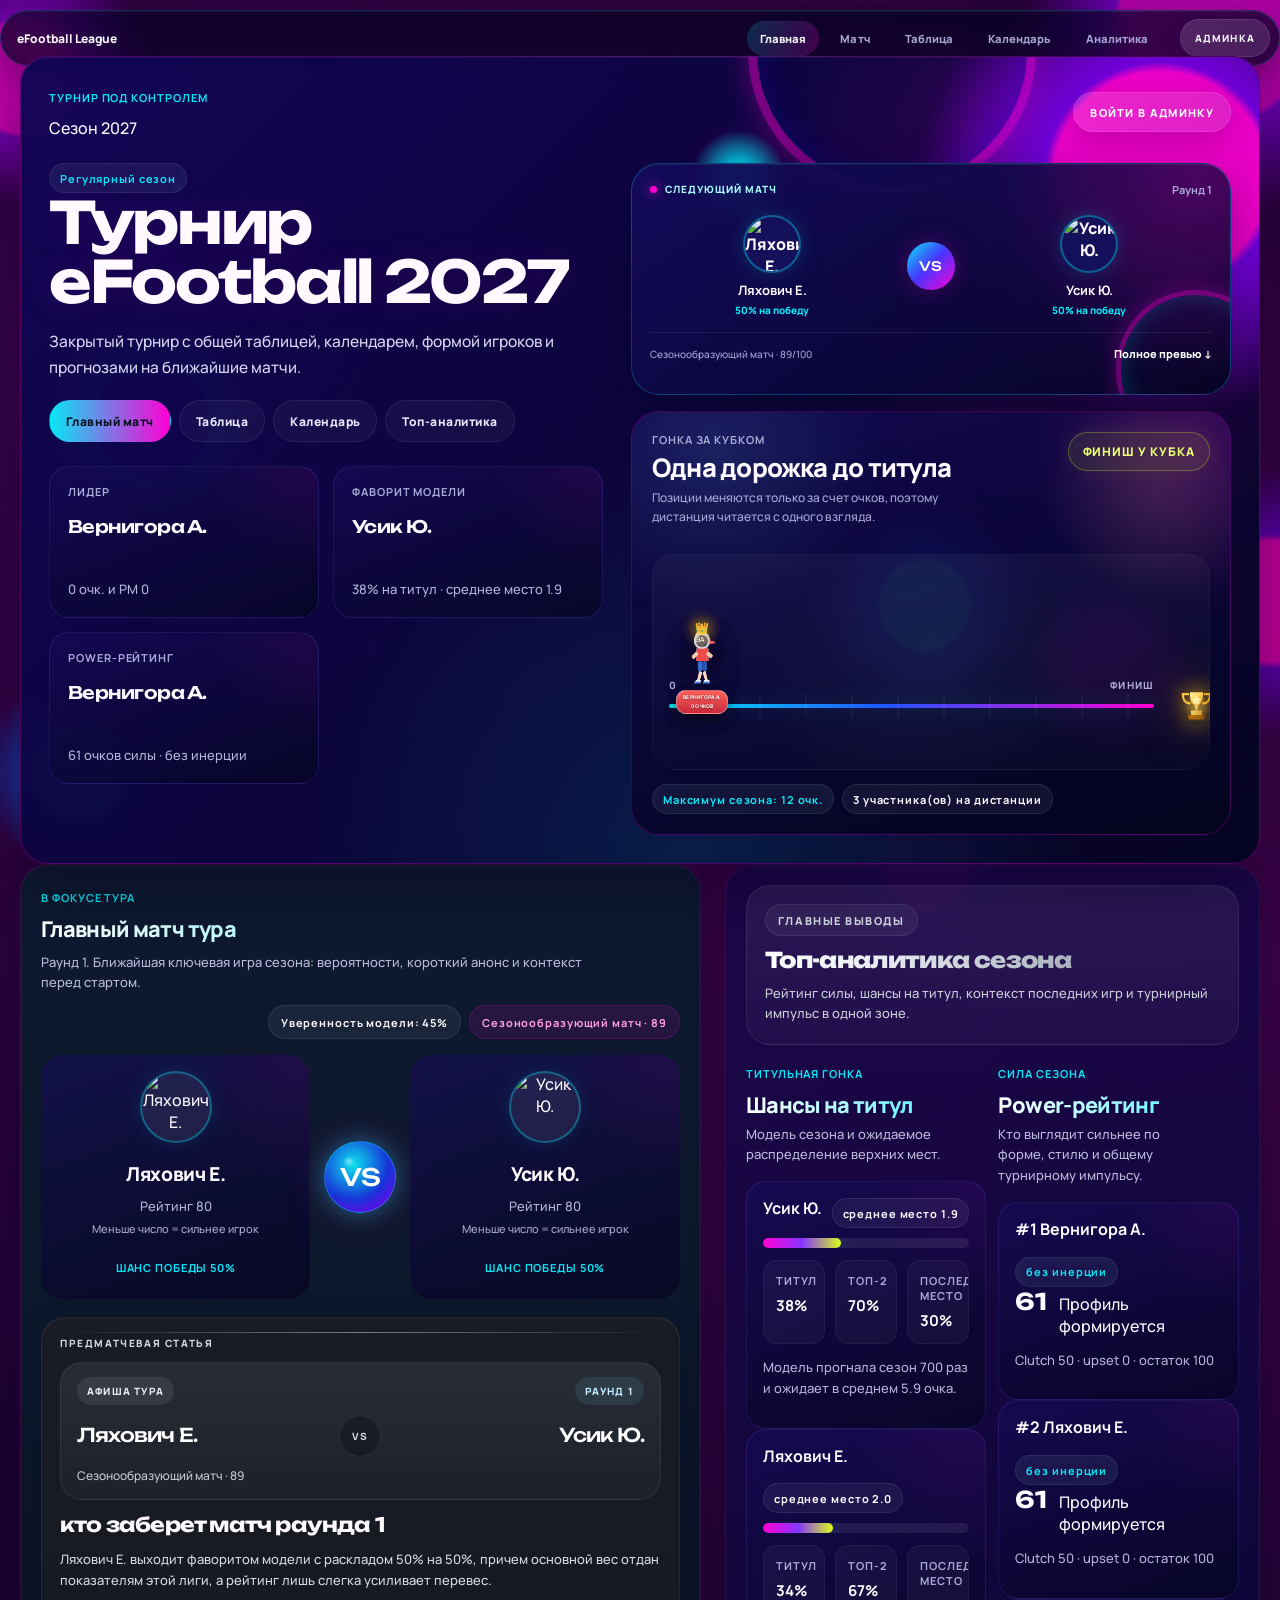
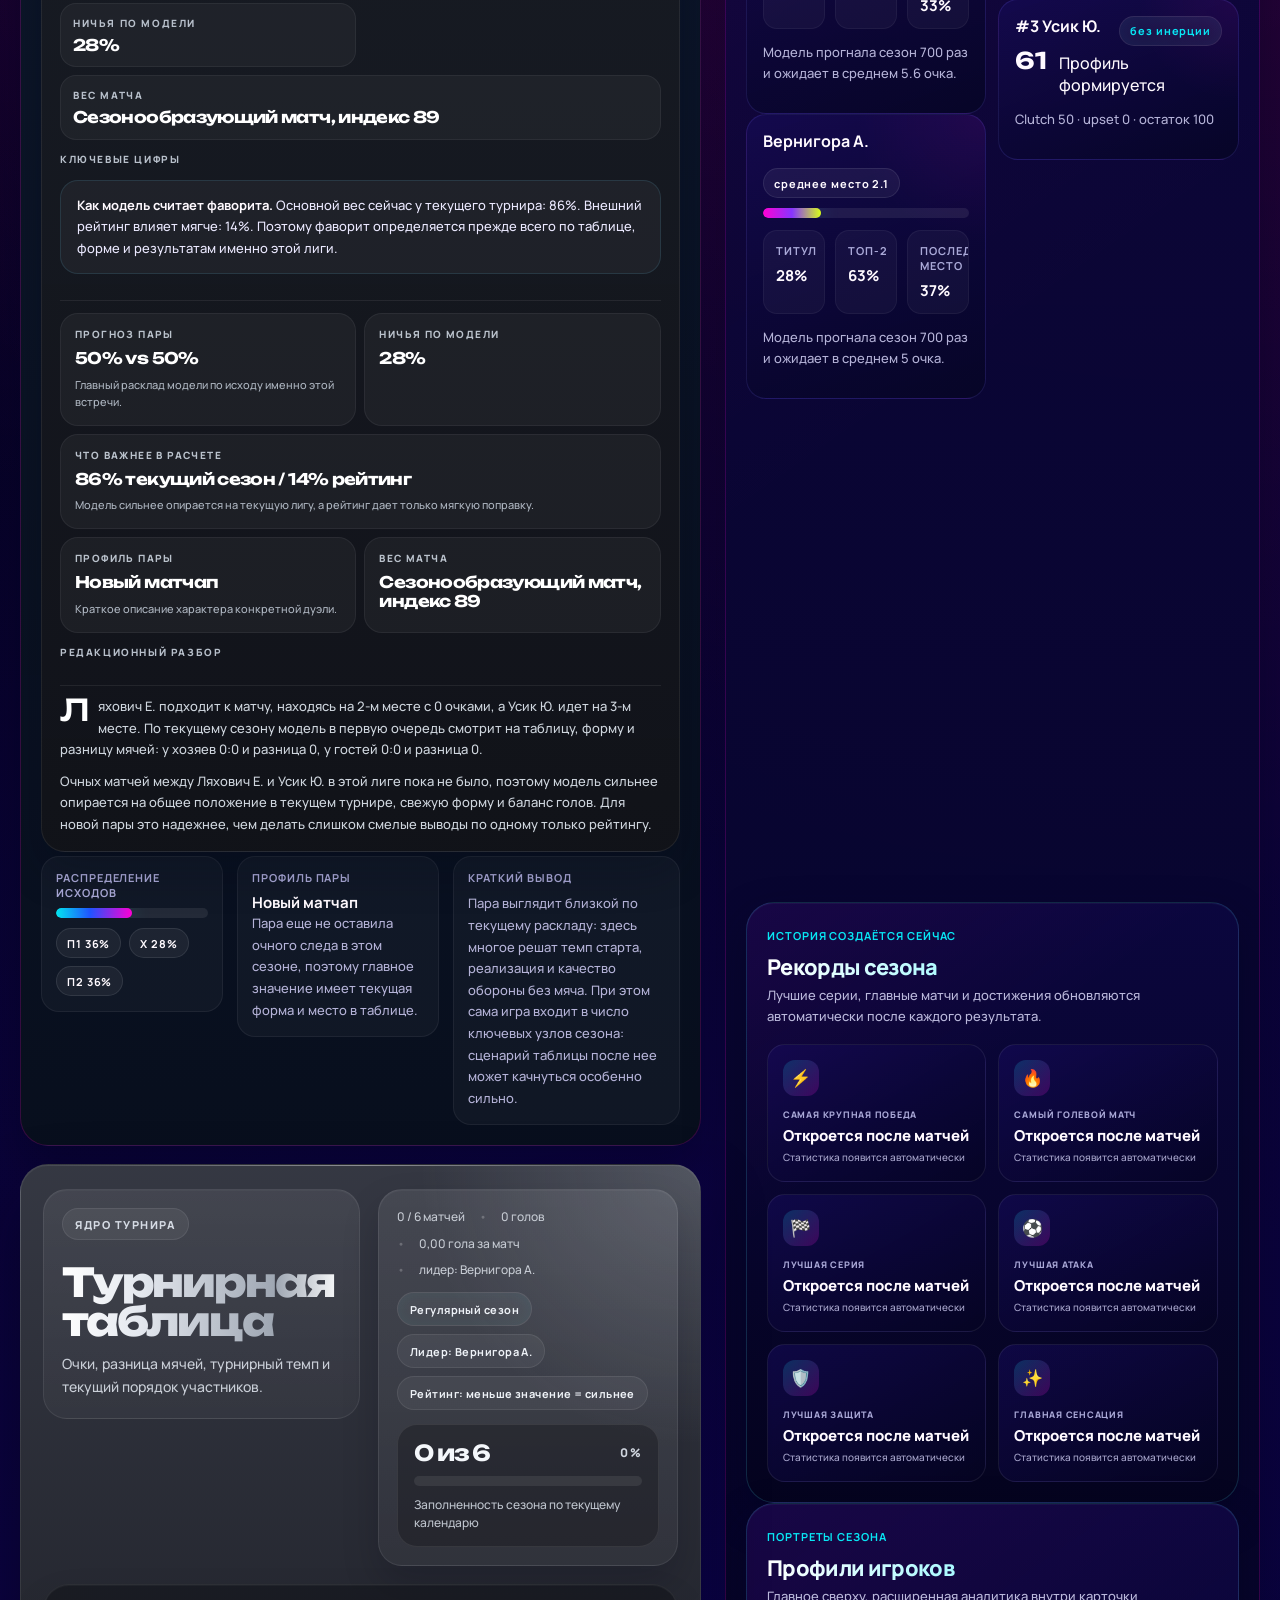
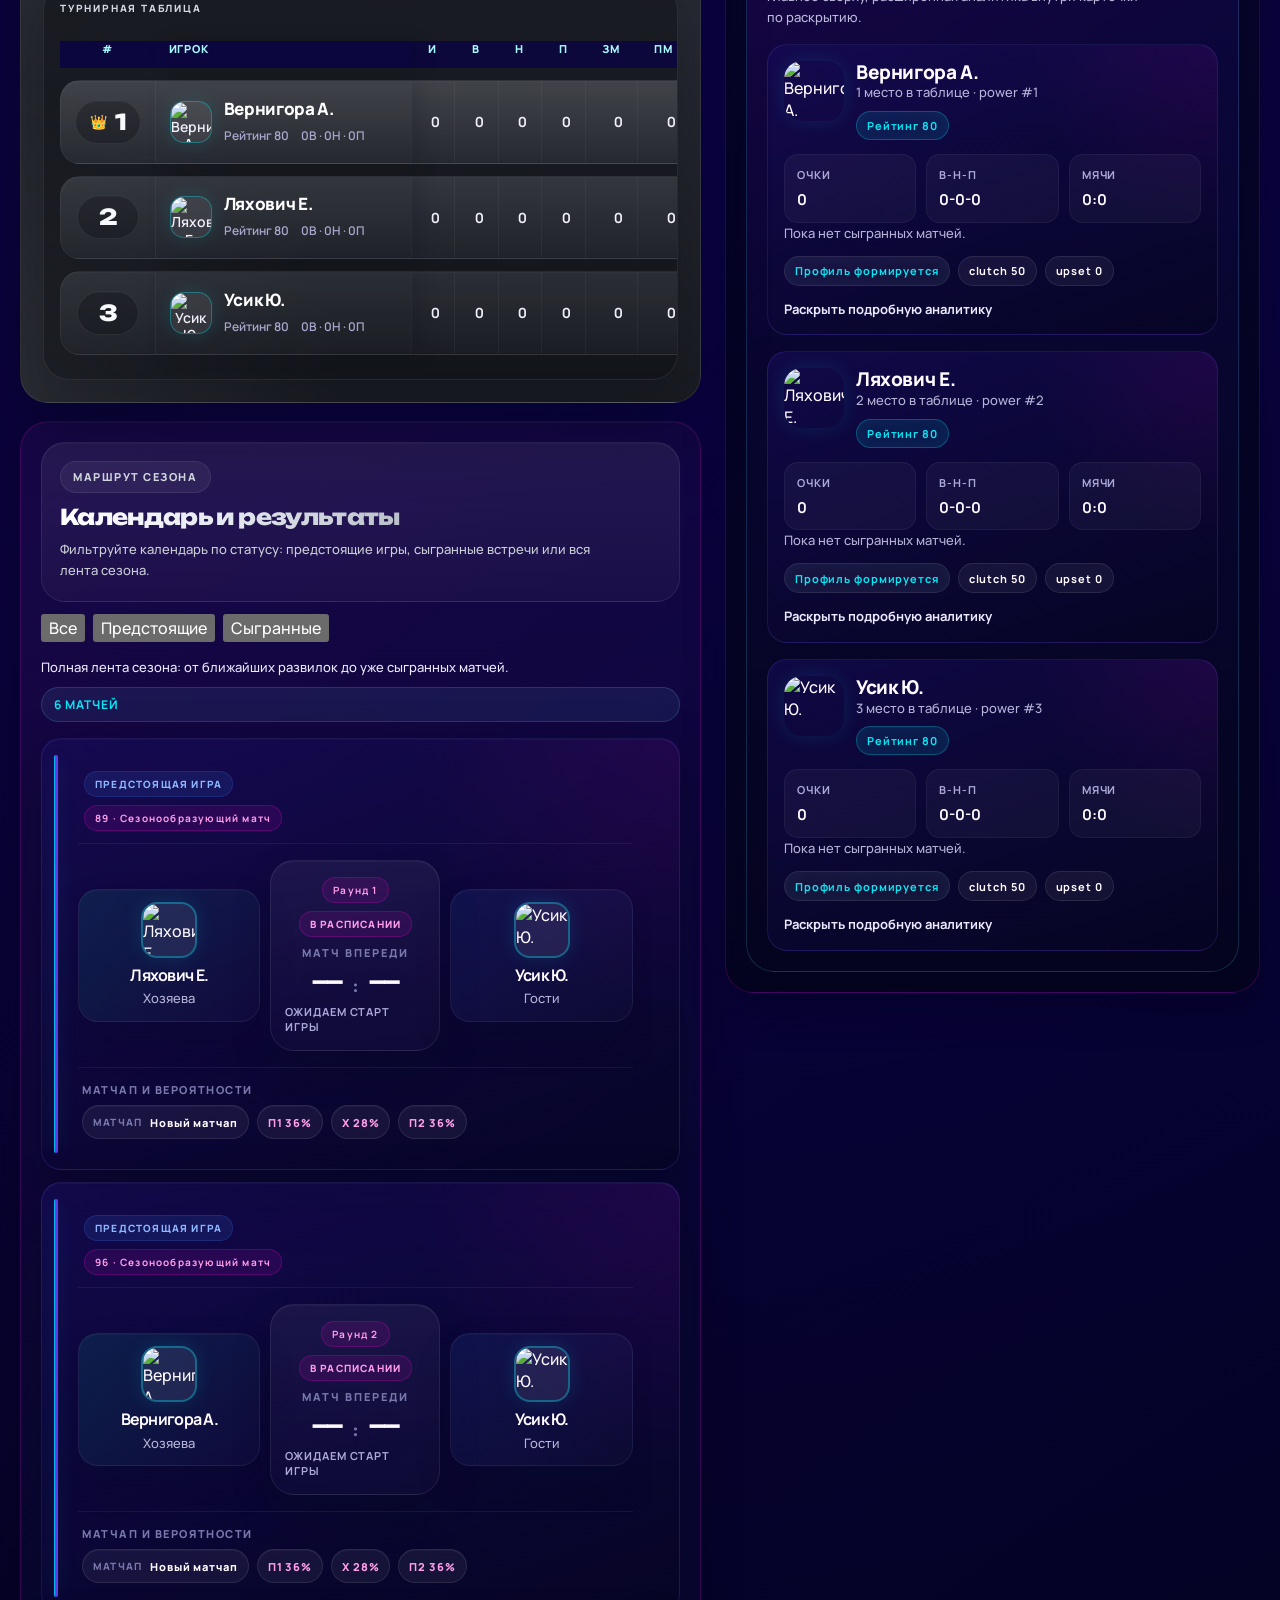
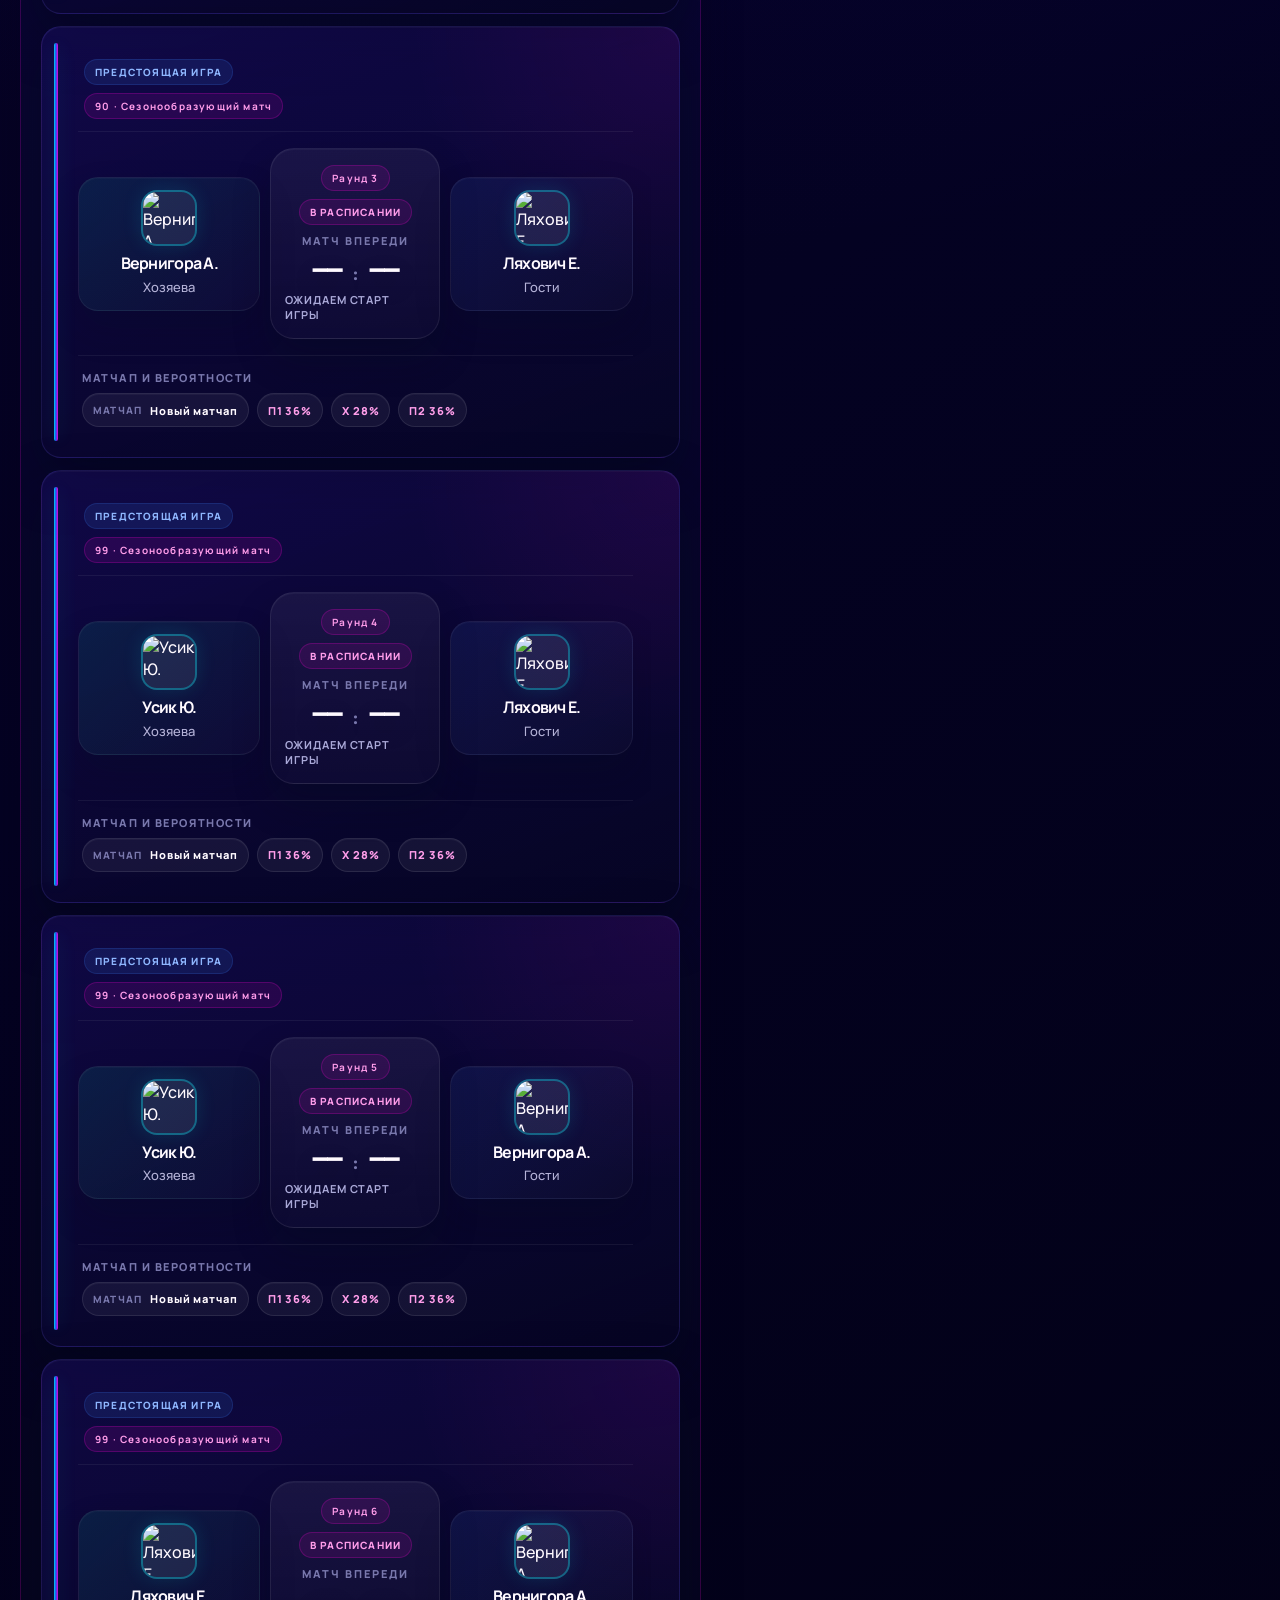
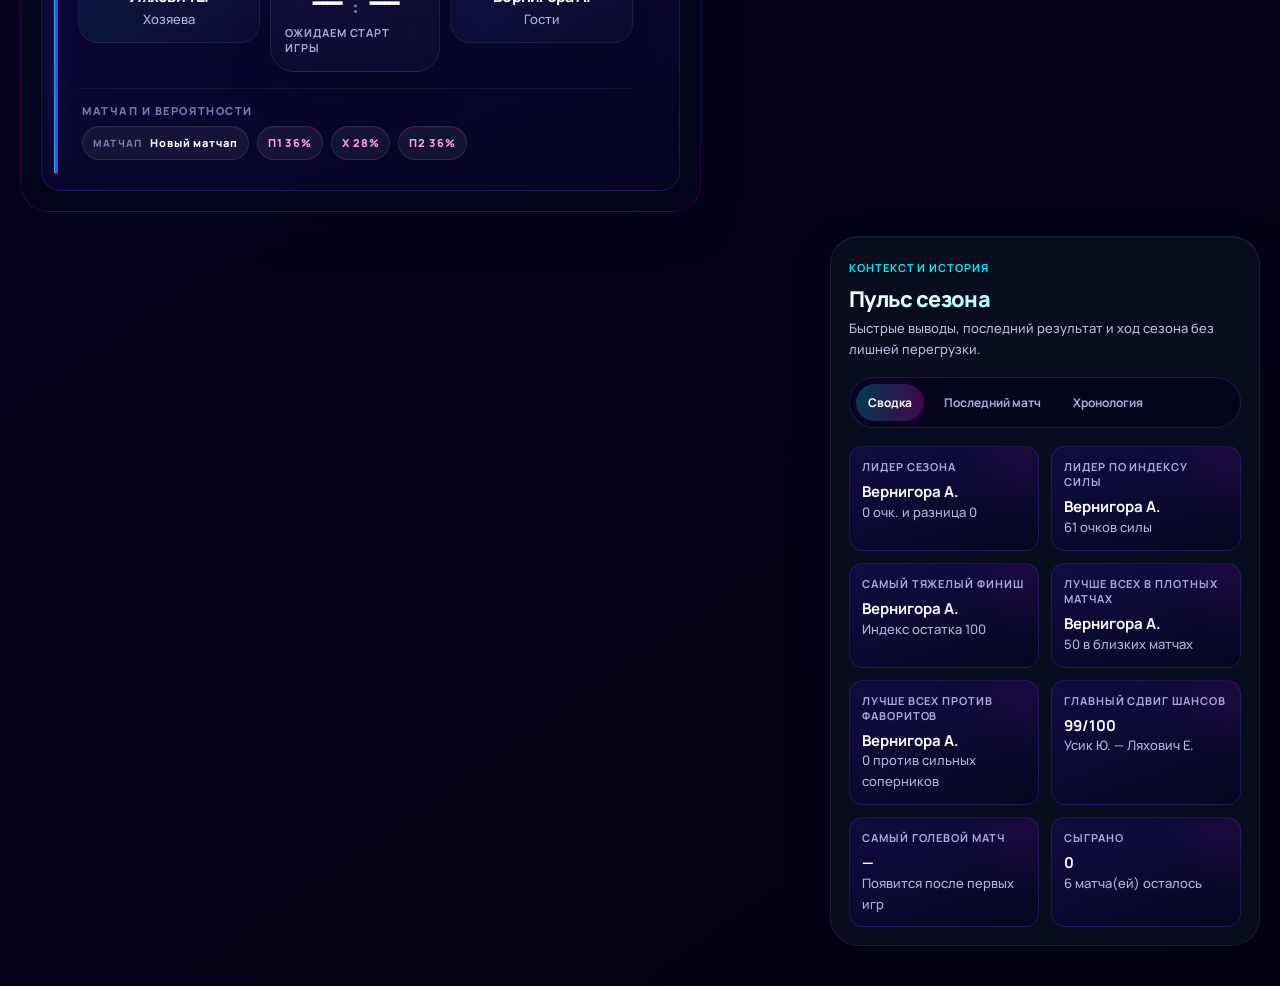
==== index.html @ e031ba51 "Обновить публичную страницу на новую логику синхронизации турнира" ====
<!DOCTYPE html>
<html lang="ru">
  <head>
    <meta charset="UTF-8" />
    <meta name="viewport" content="width=device-width, initial-scale=1.0" />
    <title>Турнир eFootball 2027</title>
    <meta
      name="description"
      content="Закрытая лига eFootball 2027: главный матч, таблица, календарь и ключевая аналитика в компактной публичной панели."
    />
    <link rel="canonical" href="https://yuraboo.github.io/efootball2026/" />
    <link rel="preconnect" href="https://fonts.googleapis.com" />
    <link rel="preconnect" href="https://fonts.gstatic.com" crossorigin />
    <link
      href="https://fonts.googleapis.com/css2?family=Manrope:wght@400;500;600;700;800&family=Unbounded:wght@500;600;700;800&display=swap"
      rel="stylesheet"
    />
    <link rel="stylesheet" href="./styles.css?v=32" />
    <link rel="stylesheet" href="./assets/race-overrides.css?v=2" />
    <link rel="stylesheet" href="./assets/standings-overrides.css?v=3" />
    <link rel="stylesheet" href="./assets/layout-fixes.css?v=5" />
    <link rel="stylesheet" href="./assets/match-redesign-overrides.css?v=6" />
    <link rel="stylesheet" href="./assets/neon-bubbles-theme.css?v=1" />
    <link rel="stylesheet" href="./assets/2026-enhancements.css?v=2" />
    <link rel="stylesheet" href="./assets/focus-priority-overrides.css?v=5" />
    <link rel="stylesheet" href="./assets/article-continuity-fixes.css?v=1" />
    <link rel="stylesheet" href="./assets/calendar-player-readability.css?v=4" />
    <link rel="stylesheet" href="./assets/layout-hotfix-20260823.css?v=4" />
    <link rel="stylesheet" href="./assets/mobile-only-hotfix-20260824.css?v=1" />
  </head>
  <body class="site-body">
    <div class="site-loader" id="site-loader" aria-live="polite">
      <div class="loader-core">
        <div class="loader-orbit" aria-hidden="true">
          <span class="loader-ball"></span>
          <span class="loader-ball"></span>
          <span class="loader-ball"></span>
        </div>
        <div class="loader-title">Загружаем турнир</div>
        <div class="loader-line" aria-hidden="true"></div>
      </div>
    </div>

    <div class="background-grid" aria-hidden="true"></div>
    <div class="background-gradient background-gradient-left" aria-hidden="true"></div>
    <div class="background-gradient background-gradient-right" aria-hidden="true"></div>
    <div class="background-stars" aria-hidden="true"></div>
    <div class="background-bubbles" aria-hidden="true">
      <span class="bubble bubble-a"></span>
      <span class="bubble bubble-b"></span>
      <span class="bubble bubble-c"></span>
      <span class="bubble bubble-d"></span>
      <span class="bubble bubble-e"></span>
      <span class="bubble bubble-f"></span>
      <span class="bubble bubble-g"></span>
    </div>

    <div class="floating-nav" aria-label="Быстрая навигация">
      <div class="nav-brand">
        <span class="nav-brand-mark">eFootball League</span>
      </div>
      <div class="nav-links">
        <a class="nav-link" href="#hero-next-match-card">Главная</a>
        <a class="nav-link" href="#next-match-panel">Матч</a>
        <a class="nav-link" href="#standings-section">Таблица</a>
        <a class="nav-link" href="#matches-panel">Календарь</a>
        <a class="nav-link" href="#analytics-section">Аналитика</a>
        <a class="nav-admin-link" href="./admin.html">Админка</a>
      </div>
      <div class="nav-progress" aria-hidden="true">
        <span class="nav-progress-fill"></span>
      </div>
    </div>

    <header class="hero-shell shell">
      <div class="hero-card hero-card-compact">
        <div class="hero-topline hero-topline-compact">
          <div>
            <div class="hero-kicker">Турнир под контролем</div>
            <div class="hero-season-pill">Сезон 2027</div>
          </div>
          <div class="hero-topline-actions">
            <a class="utility-link admin-entry-link" href="./admin.html">Войти в админку</a>
          </div>
        </div>

        <div class="hero-grid hero-grid-compact">
          <div class="hero-copy hero-copy-compact">
            <div class="hero-chip-row">
              <span class="section-chip">Регулярный сезон</span>
            </div>
            <h1 class="hero-title hero-title-compact">Турнир eFootball 2027</h1>
            <p class="hero-description hero-description-compact">
              Закрытый турнир с общей таблицей, календарем, формой игроков и прогнозами на ближайшие матчи.
            </p>
            <div class="hero-route-row">
              <a class="hero-route-chip hero-route-chip--primary" href="#next-match-panel">Главный матч</a>
              <a class="hero-route-chip" href="#standings-section">Таблица</a>
              <a class="hero-route-chip" href="#matches-panel">Календарь</a>
              <a class="hero-route-chip" href="#analytics-section">Топ-аналитика</a>
            </div>
            <div class="hero-stats hero-stats-tight" id="hero-stats"></div>
          </div>

          <div class="hero-side">
            <article class="hero-match-card" id="hero-next-match-card"></article>
            <div id="hero-race"></div>
          </div>
        </div>
      </div>
    </header>

    <main class="shell public-layout">
      <section class="main-column">
        <article class="panel panel-feature" id="next-match-panel"></article>

        <article class="panel panel-anchor" id="standings-section">
          <div class="panel-header panel-header-anchor">
            <div>
              <div class="panel-kicker">Ядро турнира</div>
              <h2 class="panel-title">Турнирная таблица</h2>
              <div class="panel-subtitle">
                Очки, разница мячей, турнирный темп и текущий порядок участников.
              </div>
            </div>
            <div class="table-context" id="table-context"></div>
          </div>

          <div class="table-wrap">
            <table class="standings-table">
              <thead>
                <tr>
                  <th scope="col">#</th>
                  <th scope="col">Игрок</th>
                  <th scope="col"><span class="standings-head-hint" tabindex="0" data-tooltip="Сыграно матчей">И</span></th>
                  <th scope="col"><span class="standings-head-hint" tabindex="0" data-tooltip="Победы">В</span></th>
                  <th scope="col"><span class="standings-head-hint" tabindex="0" data-tooltip="Ничьи">Н</span></th>
                  <th scope="col"><span class="standings-head-hint" tabindex="0" data-tooltip="Поражения">П</span></th>
                  <th scope="col"><span class="standings-head-hint" tabindex="0" data-tooltip="Забито мячей">ЗМ</span></th>
                  <th scope="col"><span class="standings-head-hint" tabindex="0" data-tooltip="Пропущено мячей">ПМ</span></th>
                  <th scope="col"><span class="standings-head-hint" tabindex="0" data-tooltip="Разница мячей">РМ</span></th>
                  <th scope="col"><span class="standings-head-hint" tabindex="0" data-tooltip="Очки">О</span></th>
                  <th scope="col"><span class="standings-head-hint" tabindex="0" data-tooltip="Форма за последние матчи">Форма</span></th>
                </tr>
              </thead>
              <tbody id="standings-body"></tbody>
            </table>
          </div>
        </article>

        <article class="panel panel-anchor" id="matches-panel">
          <div class="panel-header panel-header-anchor">
            <div>
              <div class="panel-kicker">Маршрут сезона</div>
              <h2 class="panel-title">Календарь и результаты</h2>
              <div class="panel-subtitle">
                Фильтруйте календарь по статусу: предстоящие игры, сыгранные встречи или вся лента сезона.
              </div>
            </div>
            <div class="segment-control" id="match-filter">
              <button class="segment-btn is-active" data-filter="all" type="button">Все</button>
              <button class="segment-btn" data-filter="scheduled" type="button">Предстоящие</button>
              <button class="segment-btn" data-filter="played" type="button">Сыгранные</button>
            </div>
          </div>

          <div class="matches-grid" id="matches-grid"></div>
        </article>
      </section>

      <section class="main-column secondary-column">
        <article class="panel panel-anchor" id="analytics-section">
          <div class="panel-header panel-header-anchor">
            <div>
              <div class="panel-kicker">Главные выводы</div>
              <h2 class="panel-title">Топ-аналитика сезона</h2>
              <div class="panel-subtitle">
                Рейтинг силы, шансы на титул, контекст последних игр и турнирный импульс в одной зоне.
              </div>
            </div>
          </div>

          <div class="analytics-priority-grid">
            <article class="analytic-hero-card" id="title-race-card"></article>
            <article class="analytic-hero-card" id="power-ranking-card"></article>
          </div>

          <section class="analytics-stream">
            <article class="panel panel-soft">
              <div class="panel-header compact-header">
                <div>
                  <div class="panel-kicker">Перед матчем</div>
                  <h3 class="panel-title panel-title-small">Предматчевая статья</h3>
                  <div class="panel-subtitle">Выделенный сюжет ближайшей игры с прогнозом, статистикой и контекстом.</div>
                </div>
              </div>
              <div id="preview-article-slot"></div>
            </article>

            <article class="panel panel-soft">
              <div class="panel-header compact-header">
                <div>
                  <div class="panel-kicker">Движение таблицы</div>
                  <h3 class="panel-title panel-title-small">Кто растёт, кто проседает</h3>
                  <div class="panel-subtitle">Кто поднялся, кто потерял место и с каким балансом идёт дальше.</div>
                </div>
              </div>
              <div class="movement-list" id="movement-list"></div>
            </article>
          </section>

          <article class="panel" id="records-section">
            <div class="panel-header">
              <div>
                <div class="panel-kicker">История создаётся сейчас</div>
                <h2 class="panel-title">Рекорды сезона</h2>
                <div class="panel-subtitle">Лучшие серии, главные матчи и достижения обновляются автоматически после каждого результата.</div>
              </div>
            </div>
            <div class="records-grid" id="records-grid"></div>
          </article>

          <article class="panel" id="players-section">
            <div class="panel-header">
              <div>
                <div class="panel-kicker">Портреты сезона</div>
                <h2 class="panel-title">Профили игроков</h2>
                <div class="panel-subtitle">
                  Главное сверху, расширенная аналитика внутри карточки по раскрытию.
                </div>
              </div>
            </div>
            <div class="players-grid" id="players-grid"></div>
          </article>
        </article>
      </section>

      <aside class="side-column">
        <article class="panel panel-soft guide-panel" id="analytics-guide-panel"></article>

        <article class="panel panel-soft">
          <div class="panel-header">
            <div>
              <div class="panel-kicker">Контекст и история</div>
              <h2 class="panel-title">Пульс сезона</h2>
              <div class="panel-subtitle">
                Быстрые выводы, последний результат и ход сезона без лишней перегрузки.
              </div>
            </div>
          </div>

          <div class="segmented segmented-wide" data-tabs="story">
            <button class="segmented-btn is-active" data-tab-target="insights" type="button">
              Сводка
            </button>
            <button class="segmented-btn" data-tab-target="last" type="button">
              Последний матч
            </button>
            <button class="segmented-btn" data-tab-target="timeline" type="button">
              Хронология
            </button>
          </div>

          <div class="tab-pane is-active" data-tab-pane="insights">
            <div class="grid-2 compact-grid" id="insights-grid"></div>
          </div>
          <div class="tab-pane" data-tab-pane="last" hidden>
            <div id="last-match"></div>
          </div>
          <div class="tab-pane" data-tab-pane="timeline" hidden>
            <div class="timeline" id="season-timeline"></div>
          </div>
        </article>
      </aside>
    </main>

    <script src="https://www.gstatic.com/firebasejs/10.12.5/firebase-app-compat.js"></script>
    <script src="https://www.gstatic.com/firebasejs/10.12.5/firebase-firestore-compat.js"></script>
    <script src="./assets/js/shared/league-core-a.js?v=27"></script>
    <script src="./assets/js/shared/league-core-b.js?v=25"></script>
    <script src="./assets/js/shared/league-core-c.js?v=27"></script>
    <script src="./assets/js/api-static.js?v=4"></script>
    <script src="./assets/js/public-static.js?v=32"></script>
    <script src="./assets/js/standings-overrides.js?v=1"></script>
    <script src="./assets/js/analytics-guide-overrides.js?v=1"></script>
    <script src="./assets/js/match-redesign-overrides.js?v=7"></script>
    <script src="./assets/js/2026-enhancements.js?v=2"></script>
    <script src="./assets/js/focus-priority-overrides.js?v=4"></script>
  </body>
</html>
---- styles.css ----
:root {
  --bg: #050812;
  --bg-2: #0a1222;
  --bg-3: #101b31;
  --panel-strong: rgba(10, 18, 34, 0.94);
  --panel: rgba(11, 20, 38, 0.86);
  --panel-soft: rgba(13, 24, 43, 0.72);
  --surface: rgba(255, 255, 255, 0.04);
  --surface-2: rgba(255, 255, 255, 0.06);
  --line: rgba(126, 171, 255, 0.12);
  --line-strong: rgba(126, 171, 255, 0.26);
  --text: #f5f8ff;
  --text-soft: #d9e4f8;
  --muted: #91a5c5;
  --muted-2: #72839f;
  --accent: #6fd7ff;
  --accent-2: #80a7ff;
  --gold: #ffcf70;
  --success: #57d8a2;
  --warning: #ffbd61;
  --danger: #ff7587;
  --radius-sm: 12px;
  --radius-md: 20px;
  --radius-lg: 28px;
  --shadow-lg: 0 28px 60px rgba(0, 0, 0, 0.26);
  --shadow-md: 0 18px 36px rgba(0, 0, 0, 0.18);
  --shadow-sm: 0 10px 20px rgba(0, 0, 0, 0.12);
  --font-title: "Unbounded", "Segoe UI", sans-serif;
  --font-body: "Manrope", "Segoe UI", sans-serif;
}

* {
  box-sizing: border-box;
}

html {
  color-scheme: dark;
  scroll-behavior: smooth;
}

body {
  margin: 0;
  min-height: 100vh;
  font-family: var(--font-body);
  font-weight: 500;
  color: var(--text);
  background:
    radial-gradient(circle at top left, rgba(128, 167, 255, 0.18), transparent 32%),
    radial-gradient(circle at 90% 10%, rgba(111, 215, 255, 0.14), transparent 24%),
    linear-gradient(180deg, #040812 0%, #07101d 42%, #03050b 100%);
}

a {
  color: inherit;
}

button,
input,
textarea {
  font: inherit;
}

img {
  display: block;
  max-width: 100%;
}

[hidden] {
  display: none !important;
}

.site-body::before {
  content: "";
  position: fixed;
  inset: 0;
  pointer-events: none;
  background:
    linear-gradient(rgba(255, 255, 255, 0.018) 1px, transparent 1px),
    linear-gradient(90deg, rgba(255, 255, 255, 0.018) 1px, transparent 1px);
  background-size: 32px 32px;
  mask-image: radial-gradient(circle at center, rgba(0, 0, 0, 0.8), transparent 90%);
  opacity: 0.24;
}

.shell {
  width: min(1240px, calc(100% - 40px));
  margin: 0 auto;
}

.hero {
  padding: 28px 0 20px;
}

.hero-card,
.panel,
.admin-card,
.login-card,
.admin-dirty-bar {
  border: 1px solid var(--line);
  border-radius: var(--radius-lg);
  box-shadow: var(--shadow-md);
}

.hero-card {
  position: relative;
  overflow: hidden;
  padding: 28px;
  background:
    linear-gradient(135deg, rgba(128, 167, 255, 0.16), transparent 42%),
    linear-gradient(180deg, rgba(8, 16, 31, 0.98), rgba(7, 12, 22, 0.98));
  box-shadow: var(--shadow-lg);
}

.hero-card::before {
  content: "";
  position: absolute;
  inset: 0;
  pointer-events: none;
  background:
    radial-gradient(circle at 90% 20%, rgba(255, 207, 112, 0.12), transparent 20%),
    radial-gradient(circle at 10% 0%, rgba(111, 215, 255, 0.14), transparent 24%);
}

.hero-topline {
  position: relative;
  z-index: 1;
  display: flex;
  align-items: center;
  justify-content: space-between;
  gap: 16px;
  margin-bottom: 24px;
}

.utility-link {
  display: inline-flex;
  align-items: center;
  gap: 8px;
  padding: 8px 12px;
  border-radius: 999px;
  text-decoration: none;
  color: var(--text-soft);
  background: rgba(255, 255, 255, 0.05);
  border: 1px solid rgba(255, 255, 255, 0.06);
  transition: background 0.18s ease, transform 0.18s ease, color 0.18s ease;
}

.utility-link:hover {
  transform: translateY(-1px);
  background: rgba(255, 255, 255, 0.08);
  color: var(--text);
}

.eyebrow,
.hero-kicker,
.panel-kicker,
.section-chip,
.trophy-pill,
.inline-status,
.badge,
.round-pill,
.impact-badge,
.chip,
.card-rating {
  letter-spacing: 0.08em;
}

.eyebrow {
  display: inline-flex;
  align-items: center;
  gap: 10px;
  padding: 7px 12px;
  border-radius: 999px;
  color: var(--accent);
  border: 1px solid var(--line-strong);
  background: rgba(111, 215, 255, 0.08);
  text-transform: uppercase;
  font-size: 11px;
  font-weight: 800;
}

.eyebrow::before {
  content: "";
  width: 8px;
  height: 8px;
  border-radius: 999px;
  background: currentColor;
  box-shadow: 0 0 16px rgba(111, 215, 255, 0.55);
}

.hero-grid {
  position: relative;
  z-index: 1;
  display: grid;
  grid-template-columns: minmax(0, 1.18fr) minmax(360px, 0.82fr);
  gap: 28px;
  align-items: start;
}

.hero-copy,
.hero-side,
.hero-race-wrap,
.main-column,
.side-column,
.stack,
.players-grid,
.matches-list,
.timeline,
.side-list,
.results-editor,
.players-editor {
  min-width: 0;
}

.hero-kicker,
.panel-kicker {
  display: inline-flex;
  align-items: center;
  gap: 8px;
  margin-bottom: 12px;
  color: var(--muted);
  text-transform: uppercase;
  font-size: 11px;
  font-weight: 700;
}

.hero-title {
  margin: 0;
  font-family: var(--font-title);
  font-size: clamp(42px, 6vw, 72px);
  line-height: 0.98;
  letter-spacing: -0.045em;
}

.hero-title span {
  display: block;
  margin-top: 10px;
  color: var(--accent-2);
  font-size: 0.92em;
}

.hero-description {
  max-width: 680px;
  margin: 18px 0 0;
  color: var(--text-soft);
  font-size: 16px;
  line-height: 1.72;
}

.hero-stats {
  display: grid;
  gap: 14px;
  margin-top: 24px;
}

.hero-stats-tight {
  grid-template-columns: repeat(auto-fit, minmax(210px, 1fr));
}

.stat-card,
.mini-card,
.list-card,
.player-card,
.match-card,
.timeline-item,
.editor-card,
.admin-action-card {
  border-radius: var(--radius-md);
  border: 1px solid rgba(255, 255, 255, 0.05);
  background: rgba(255, 255, 255, 0.03);
}

.stat-card {
  display: flex;
  flex-direction: column;
  gap: 10px;
  min-height: 176px;
  padding: 18px 18px 20px;
  background: linear-gradient(180deg, rgba(255, 255, 255, 0.05), rgba(255, 255, 255, 0.025));
}

.stat-label {
  margin-bottom: 8px;
  color: var(--muted);
  font-size: 11px;
  font-weight: 700;
  text-transform: uppercase;
  letter-spacing: 0.12em;
}

.stat-value {
  font-family: var(--font-title);
  max-width: 100%;
  overflow: hidden;
  white-space: nowrap;
  text-overflow: ellipsis;
  font-size: clamp(14px, 1.2vw, 22px);
  font-weight: 600;
  line-height: 1.08;
  letter-spacing: -0.045em;
}

.stat-note {
  margin-top: auto;
  color: var(--muted);
  font-size: 12px;
  line-height: 1.45;
}

.hero-side {
  display: grid;
  gap: 16px;
}

.race-card {
  position: relative;
  overflow: hidden;
  padding: 18px;
  border: 1px solid rgba(255, 255, 255, 0.06);
  border-radius: var(--radius-lg);
  background:
    linear-gradient(180deg, rgba(14, 23, 42, 0.96), rgba(8, 13, 24, 0.96));
}

.race-header {
  display: flex;
  align-items: flex-start;
  justify-content: space-between;
  gap: 16px;
  margin-bottom: 18px;
}

.race-title {
  margin: 0 0 6px;
  font-family: var(--font-title);
  font-size: 17px;
  font-weight: 600;
  line-height: 1.12;
  letter-spacing: -0.02em;
}

.race-copy {
  margin: 0;
  color: var(--muted);
  font-size: 11px;
  line-height: 1.5;
}

.trophy-pill {
  display: inline-flex;
  align-items: center;
  justify-content: center;
  padding: 10px 14px;
  border-radius: 999px;
  background: rgba(255, 207, 112, 0.1);
  border: 1px solid rgba(255, 207, 112, 0.24);
  color: var(--gold);
  font-size: 12px;
  font-weight: 800;
  text-transform: uppercase;
  white-space: nowrap;
}

.race-scene {
  position: relative;
  min-height: 314px;
  padding: 18px 98px 138px 14px;
}

.race-track-base {
  position: absolute;
  left: 14px;
  right: 88px;
  top: 114px;
  height: 8px;
  border-radius: 999px;
  background: linear-gradient(90deg, rgba(113, 215, 255, 0.16), rgba(128, 167, 255, 0.28));
  box-shadow:
    inset 0 0 0 1px rgba(255, 255, 255, 0.06),
    0 0 24px rgba(111, 215, 255, 0.1);
}

.race-track-base::before {
  content: "";
  position: absolute;
  inset: -12px 6px auto 6px;
  height: 30px;
  background:
    repeating-linear-gradient(
      90deg,
      transparent 0 24px,
      rgba(255, 255, 255, 0.06) 24px 26px
    );
  pointer-events: none;
}

.race-start-label,
.race-finish-label {
  position: absolute;
  top: 132px;
  font-size: 11px;
  color: var(--muted);
  text-transform: uppercase;
  font-weight: 700;
  letter-spacing: 0.1em;
}

.race-start-label {
  left: 14px;
}

.race-finish-zone {
  position: absolute;
  top: 66px;
  right: 12px;
  width: 66px;
  display: grid;
  justify-items: center;
  gap: 8px;
}

.race-finish-trophy {
  width: 56px;
  height: 56px;
  display: grid;
  place-items: center;
  border-radius: 18px;
  background: linear-gradient(180deg, rgba(255, 207, 112, 0.22), rgba(255, 207, 112, 0.08));
  border: 1px solid rgba(255, 207, 112, 0.24);
  box-shadow: 0 14px 24px rgba(255, 207, 112, 0.12);
  font-size: 28px;
}

.race-finish-label {
  position: static;
}

.race-runner {
  position: absolute;
  top: 42px;
  width: 96px;
  text-align: center;
  transform: translateX(-50%);
}

.race-runner-figure {
  position: relative;
  width: 58px;
  margin: 0 auto;
  padding-bottom: 56px;
  animation: race-bob 3.2s ease-in-out infinite;
  animation-delay: var(--runner-delay, 0s);
  transform: translateY(var(--figure-lift, 0px));
}

.race-runner-head {
  position: relative;
  z-index: 3;
}

.race-avatar {
  width: 38px;
  height: 38px;
  margin: 0 auto;
  border-radius: 999px;
  object-fit: cover;
  border: 2px solid color-mix(in srgb, var(--runner-color) 55%, white);
  box-shadow: 0 10px 18px rgba(0, 0, 0, 0.16);
}

.race-avatar.fallback,
.avatar.fallback,
.row-avatar.avatar.fallback {
  display: grid;
  place-items: center;
  background: linear-gradient(135deg, rgba(111, 215, 255, 0.7), rgba(128, 167, 255, 0.45));
  color: #04101d;
  font-family: var(--font-title);
}

.race-runner-torso {
  position: absolute;
  left: 50%;
  top: 32px;
  width: 24px;
  height: 28px;
  transform: translateX(-50%);
  border-radius: 14px 14px 10px 10px;
  background: linear-gradient(180deg, color-mix(in srgb, var(--runner-color) 80%, white), var(--runner-color));
  box-shadow: 0 0 0 1px rgba(255, 255, 255, 0.08);
}

.race-runner-torso::before,
.race-runner-torso::after,
.race-runner-legs::before,
.race-runner-legs::after {
  content: "";
  position: absolute;
  border-radius: 999px;
  background: color-mix(in srgb, var(--runner-color) 55%, white);
}

.race-runner-torso::before,
.race-runner-torso::after {
  top: 9px;
  width: 13px;
  height: 3px;
}

.race-runner-torso::before {
  right: 18px;
  transform: rotate(34deg);
  transform-origin: right center;
}

.race-runner-torso::after {
  left: 18px;
  transform: rotate(-34deg);
  transform-origin: left center;
}

.race-runner-legs {
  position: absolute;
  left: 50%;
  top: 58px;
  width: 24px;
  height: 18px;
  transform: translateX(-50%);
  filter: drop-shadow(0 2px 0 rgba(0, 0, 0, 0.14));
}

.race-runner-legs::before,
.race-runner-legs::after {
  bottom: 1px;
  width: 3px;
  height: 17px;
}

.race-runner-legs::before {
  left: 6px;
  transform: rotate(15deg);
  transform-origin: bottom center;
}

.race-runner-legs::after {
  right: 6px;
  transform: rotate(-15deg);
  transform-origin: bottom center;
}

.race-runner-caption {
  position: absolute;
  top: calc(118px + var(--caption-level, 0) * 24px);
  left: 50%;
  transform: translateX(-50%);
  width: 100%;
  padding: 7px 8px;
  border-radius: 12px;
  background: rgba(8, 15, 30, 0.9);
  border: 1px solid rgba(255, 255, 255, 0.07);
  box-shadow: var(--shadow-sm);
  animation: race-fade 3.2s ease-in-out infinite;
  animation-delay: var(--runner-delay, 0s);
}

.race-runner-name {
  font-size: 11px;
  font-weight: 800;
  line-height: 1.15;
}

.race-runner-meta {
  margin-top: 2px;
  color: var(--muted);
  font-size: 10px;
  line-height: 1.2;
}

.race-summary-list {
  display: grid;
  gap: 8px;
  margin-top: 6px;
}

.race-summary-item {
  display: grid;
  grid-template-columns: 10px auto 1fr;
  align-items: center;
  gap: 10px;
  padding: 8px 10px;
  border-radius: 14px;
  background: rgba(255, 255, 255, 0.03);
  border: 1px solid rgba(255, 255, 255, 0.05);
  color: var(--muted);
  font-size: 11px;
  line-height: 1.35;
}

.race-summary-item strong {
  color: var(--text);
  font-size: 11px;
  font-weight: 800;
}

.race-summary-dot {
  width: 10px;
  height: 10px;
  border-radius: 999px;
}

@keyframes race-bob {
  0%,
  100% {
    transform: translateY(var(--figure-lift, 0px));
  }

  50% {
    transform: translateY(calc(var(--figure-lift, 0px) - 4px));
  }
}

@keyframes race-fade {
  0%,
  100% {
    opacity: 0.95;
  }

  50% {
    opacity: 1;
  }
}

.race-card {
  position: relative;
  overflow: hidden;
  padding: 20px;
  border: 1px solid rgba(255, 255, 255, 0.06);
  border-radius: var(--radius-lg);
  background:
    linear-gradient(180deg, rgba(11, 20, 38, 0.98), rgba(7, 12, 24, 0.98));
}

.race-card--trophy::before {
  content: "";
  position: absolute;
  inset: 0;
  pointer-events: none;
  background:
    radial-gradient(circle at 88% 18%, rgba(255, 207, 112, 0.12), transparent 18%),
    radial-gradient(circle at 14% 10%, rgba(111, 215, 255, 0.12), transparent 26%);
}

.race-header,
.race-meta-row {
  position: relative;
  z-index: 1;
}

.race-header {
  align-items: flex-start;
  margin-bottom: 16px;
}

.race-title {
  margin: 0 0 8px;
  font-family: var(--font-body);
  font-size: clamp(24px, 2vw, 30px);
  font-weight: 800;
  line-height: 1.02;
  letter-spacing: -0.03em;
}

.race-copy {
  max-width: 38ch;
  margin: 0;
  color: var(--muted);
  font-size: 12px;
  line-height: 1.55;
}

.trophy-pill {
  color: var(--gold);
  background: rgba(255, 207, 112, 0.1);
  border-color: rgba(255, 207, 112, 0.2);
}

.trophy-race {
  position: relative;
  min-height: 228px;
  border-radius: 24px;
  overflow: hidden;
}

.race-backdrop {
  position: absolute;
  inset: 12px 0 0;
  border-radius: 22px;
  background:
    linear-gradient(180deg, rgba(255, 255, 255, 0.035), rgba(255, 255, 255, 0.015)),
    radial-gradient(circle at center, rgba(111, 215, 255, 0.05), transparent 56%);
  border: 1px solid rgba(255, 255, 255, 0.04);
}

.race-track {
  position: absolute;
  left: 3%;
  right: 10%;
  bottom: 62px;
  height: 4px;
  border-radius: 999px;
  background:
    linear-gradient(
      90deg,
      rgba(255, 255, 255, 0.72),
      rgba(255, 255, 255, 1)
    );
  box-shadow:
    0 0 7px rgba(255, 255, 255, 0.55),
    0 0 16px rgba(65, 160, 255, 0.22);
}

.race-track::before {
  content: "";
  position: absolute;
  inset: -10px 0 auto;
  height: 24px;
  background:
    repeating-linear-gradient(
      90deg,
      transparent 0 44px,
      rgba(255, 255, 255, 0.08) 44px 46px
    );
  pointer-events: none;
  opacity: 0.5;
}

.race-start-badge,
.race-goal-badge {
  position: absolute;
  bottom: 78px;
  color: var(--muted);
  font-size: 10px;
  font-weight: 800;
  text-transform: uppercase;
  letter-spacing: 0.12em;
}

.race-start-badge {
  left: 3%;
}

.race-goal-badge {
  right: 10%;
}

.runners-container {
  position: relative;
  min-height: 228px;
}

.runner {
  position: absolute;
  left: var(--runner-position, 3%);
  bottom: calc(60px + var(--lane-offset, 0px));
  width: 84px;
  display: flex;
  flex-direction: column;
  align-items: center;
  gap: 4px;
  transform: translateX(-50%);
  transition:
    left 900ms cubic-bezier(0.22, 1, 0.36, 1),
    filter 300ms ease,
    transform 300ms ease;
  z-index: 3;
}

.runner.is-leader {
  z-index: 12;
}

.runner-sprite {
  position: relative;
  width: 60px;
  height: 84px;
  display: grid;
  place-items: center;
  transform-origin: center bottom;
}

.runner-character {
  width: 60px;
  height: auto;
  filter: drop-shadow(0 14px 20px rgba(0, 0, 0, 0.24));
}

.runner-avatar-shell {
  position: absolute;
  top: 5px;
  left: 50%;
  width: 24px;
  height: 24px;
  transform: translateX(-50%);
  border-radius: 999px;
  overflow: hidden;
  border: 2px solid rgba(255, 255, 255, 0.72);
  box-shadow: 0 8px 18px rgba(0, 0, 0, 0.24);
  background: rgba(11, 20, 38, 0.6);
}

.runner-head-avatar {
  width: 100%;
  height: 100%;
  margin: 0;
  border: 0;
  border-radius: 999px;
  object-fit: cover;
}

.runner-head-avatar.fallback {
  width: 100%;
  height: 100%;
  margin: 0;
  border-radius: 999px;
  font-size: 10px;
}

.leader-crown {
  position: absolute;
  top: -10px;
  left: 50%;
  z-index: 2;
  transform: translateX(-50%);
  font-size: 16px;
  opacity: 0;
  transition: opacity 0.2s ease, transform 0.2s ease;
  filter: drop-shadow(0 0 8px rgba(255, 196, 0, 0.7));
}

.runner.is-leader .leader-crown {
  opacity: 1;
  transform: translateX(-50%) translateY(-2px);
}

.runner-label {
  min-width: 72px;
  max-width: 84px;
  padding: 5px 6px;
  border-radius: 12px;
  background: linear-gradient(180deg, var(--runner-accent), var(--runner-accent-2));
  border: 1px solid rgba(255, 255, 255, 0.26);
  box-shadow:
    0 12px 20px rgba(0, 0, 0, 0.18),
    0 0 18px var(--runner-glow);
  text-align: center;
}

.runner-name,
.runner-points {
  display: block;
  color: #ffffff;
  font-weight: 800;
  text-shadow: 0 1px 2px rgba(0, 0, 0, 0.38);
}

.runner-name {
  max-width: 100%;
  overflow: hidden;
  white-space: nowrap;
  text-overflow: ellipsis;
  font-size: 9px;
  letter-spacing: 0.03em;
}

.runner-points {
  margin-top: 2px;
  font-size: 8px;
  letter-spacing: 0.02em;
}

.runner.is-leader .runner-character {
  filter:
    drop-shadow(0 0 8px rgba(255, 204, 0, 0.85))
    drop-shadow(0 0 18px rgba(255, 179, 0, 0.5))
    drop-shadow(0 14px 20px rgba(0, 0, 0, 0.24));
}

.runner.is-leader .runner-label {
  transform: scale(1.05);
}

.runner.is-running .runner-sprite {
  animation: runner-bounce 260ms ease-in-out infinite alternate;
}

.runner.is-running .runner-label {
  animation: runner-label-pulse 260ms ease-in-out infinite alternate;
}

.trophy-anchor {
  position: absolute;
  right: 2%;
  bottom: 38px;
  z-index: 5;
}

.trophy-image {
  width: 78px;
  height: auto;
  animation: trophy-glow 1.8s ease-in-out infinite alternate;
  filter:
    drop-shadow(0 0 10px rgba(255, 196, 0, 0.9))
    drop-shadow(0 0 24px rgba(255, 170, 0, 0.5));
}

.race-meta-row {
  display: flex;
  flex-wrap: wrap;
  gap: 8px;
  margin-top: 14px;
}

@keyframes runner-bounce {
  from {
    transform: translateY(0) rotate(-2deg);
  }

  to {
    transform: translateY(-6px) rotate(2deg);
  }
}

@keyframes runner-label-pulse {
  from {
    transform: scale(1);
  }

  to {
    transform: scale(1.03);
  }
}

@keyframes trophy-glow {
  from {
    transform: scale(1);
    filter: drop-shadow(0 0 8px rgba(255, 196, 0, 0.65));
  }

  to {
    transform: scale(1.04);
    filter:
      drop-shadow(0 0 18px rgba(255, 196, 0, 1))
      drop-shadow(0 0 30px rgba(255, 170, 0, 0.5));
  }
}

.public-layout {
  display: grid;
  grid-template-columns: minmax(0, 1.44fr) minmax(320px, 0.8fr);
  gap: 20px;
  padding-bottom: 40px;
}

.main-column,
.side-column,
.stack {
  display: grid;
  gap: 20px;
}

.panel {
  padding: 22px;
  background: var(--panel);
}

.panel-feature {
  background:
    linear-gradient(180deg, rgba(12, 21, 40, 0.98), rgba(9, 15, 28, 0.96));
  box-shadow: var(--shadow-lg);
}

.panel-anchor {
  background:
    linear-gradient(180deg, rgba(13, 22, 42, 0.98), rgba(10, 16, 29, 0.96));
  box-shadow: var(--shadow-lg);
}

.panel-soft {
  background: var(--panel-soft);
}

.panel-header {
  display: flex;
  flex-wrap: wrap;
  align-items: flex-start;
  justify-content: space-between;
  gap: 14px;
  margin-bottom: 18px;
}

.panel-title {
  margin: 0;
  font-family: var(--font-body);
  font-size: clamp(21px, 2vw, 28px);
  font-weight: 800;
  line-height: 1.12;
  letter-spacing: -0.025em;
}

.panel-subtitle {
  margin-top: 6px;
  color: var(--muted);
  font-size: 13px;
  line-height: 1.55;
  max-width: 64ch;
}

.panel-header-anchor .panel-title {
  font-size: clamp(26px, 2.2vw, 34px);
  font-weight: 800;
}

.table-context {
  display: flex;
  flex-wrap: wrap;
  gap: 8px;
  justify-content: flex-end;
}

.table-wrap {
  overflow-x: auto;
  border-radius: var(--radius-md);
  padding: 6px 0 2px;
}

.standings-table {
  width: 100%;
  min-width: 720px;
  border-collapse: separate;
  border-spacing: 0 12px;
}

.standings-table th {
  padding: 0 12px 12px;
  text-align: left;
  color: var(--muted);
  font-size: 10px;
  font-weight: 700;
  text-transform: uppercase;
  letter-spacing: 0.14em;
}

.standings-table td {
  padding: 14px 12px;
  background: rgba(18, 29, 50, 0.78);
  border-top: 1px solid rgba(255, 255, 255, 0.05);
  border-bottom: 1px solid rgba(255, 255, 255, 0.05);
  font-size: 15px;
  line-height: 1.25;
}

.standings-table tbody tr td:first-child {
  border-top-left-radius: 16px;
  border-bottom-left-radius: 16px;
  border-left: 1px solid rgba(255, 255, 255, 0.05);
  font-family: var(--font-title);
  font-size: 17px;
  text-align: center;
}

.standings-table tbody tr td:last-child {
  border-top-right-radius: 16px;
  border-bottom-right-radius: 16px;
  border-right: 1px solid rgba(255, 255, 255, 0.05);
  text-align: right;
}

.standings-table td:nth-child(n + 3) {
  text-align: right;
  font-variant-numeric: tabular-nums;
  font-weight: 700;
}

.standings-table td + td {
  border-left: 1px solid rgba(255, 255, 255, 0.035);
}

.rank-top td {
  background: linear-gradient(90deg, rgba(255, 207, 112, 0.12), rgba(18, 29, 50, 0.78) 28%);
}

.rank-second td {
  background: linear-gradient(90deg, rgba(128, 167, 255, 0.12), rgba(18, 29, 50, 0.78) 28%);
}

.rank-third td {
  background: linear-gradient(90deg, rgba(87, 216, 162, 0.11), rgba(18, 29, 50, 0.78) 28%);
}

.player-row,
.player-card-top,
.score-line .left,
.editor-top {
  display: flex;
  align-items: center;
  gap: 12px;
  min-width: 0;
}

.row-avatar {
  width: 42px;
  height: 42px;
  border-radius: 14px;
  object-fit: cover;
  border: 1px solid rgba(255, 255, 255, 0.08);
  background: rgba(255, 255, 255, 0.08);
  flex: 0 0 42px;
}

.avatar {
  width: 72px;
  height: 72px;
  margin: 0 auto 10px;
  border-radius: 999px;
  object-fit: cover;
  border: 2px solid rgba(255, 255, 255, 0.08);
  background: rgba(255, 255, 255, 0.08);
}

.standings-cards {
  display: none;
}

.row-avatar.avatar.fallback {
  width: 42px;
  height: 42px;
  margin: 0;
  border-radius: 14px;
  font-size: 18px;
}

.standings-player-copy {
  min-width: 0;
}

.standings-player-name {
  display: block;
  margin-bottom: 4px;
  font-size: 17px;
  font-weight: 800;
  line-height: 1.15;
  letter-spacing: -0.02em;
}

.standings-player-meta {
  color: var(--muted);
  font-size: 12px;
  line-height: 1.35;
}

.standings-rank,
.standings-points {
  font-weight: 800;
}

.next-match-stage,
.next-match-footer {
  display: grid;
  gap: 18px;
}

.next-match {
  display: grid;
  grid-template-columns: minmax(0, 1fr) auto minmax(0, 1fr);
  gap: 16px;
  align-items: center;
}

.player-tile,
.player-card,
.editor-card,
.timeline-item,
.list-card {
  padding: 16px;
}

.player-tile {
  text-align: center;
  background: rgba(255, 255, 255, 0.03);
}

.player-name {
  font-size: 19px;
  font-weight: 800;
  line-height: 1.2;
  letter-spacing: -0.02em;
}

.player-meta,
.card-meta,
.editor-meta,
.note,
.field-note,
.admin-lead,
.admin-tip,
.admin-dirty-text {
  color: var(--muted);
  font-size: 13px;
  line-height: 1.55;
}

.rating-hint {
  display: inline-block;
  margin-top: 4px;
  color: var(--muted-2);
  font-size: 11px;
}

.chance {
  margin-top: 10px;
  color: var(--accent);
  font-size: 12px;
  font-weight: 700;
  text-transform: uppercase;
}

.vs-holder {
  display: grid;
  place-items: center;
}

.vs-circle {
  width: 72px;
  height: 72px;
  display: grid;
  place-items: center;
  border-radius: 999px;
  background: radial-gradient(circle, rgba(128, 167, 255, 0.3), rgba(8, 13, 24, 0.8));
  border: 1px solid rgba(255, 255, 255, 0.08);
  color: var(--accent-2);
  font-family: var(--font-title);
  font-size: 24px;
}

.feature-layout {
  min-width: 0;
}

.preview-article {
  padding: 18px;
  border-radius: var(--radius-md);
  border: 1px solid rgba(255, 255, 255, 0.06);
  background: linear-gradient(180deg, rgba(14, 23, 43, 0.96), rgba(8, 13, 23, 0.96));
}

.article-kicker {
  color: var(--accent);
  font-size: 11px;
  font-weight: 700;
  text-transform: uppercase;
}

.article-title {
  margin: 8px 0 8px;
  max-width: 18ch;
  font-family: var(--font-title);
  font-size: clamp(28px, 2.8vw, 38px);
  line-height: 1.02;
  letter-spacing: -0.03em;
}

.article-dek {
  margin: 0;
  color: var(--text-soft);
  font-size: 15px;
  line-height: 1.6;
}

.article-body {
  display: grid;
  gap: 10px;
  margin-top: 14px;
}

.article-body p {
  margin: 0;
  color: var(--muted);
  font-size: 13px;
  line-height: 1.65;
}

.metric-pill,
.card-stat,
.summary-card,
.mini-card,
.mini-card.compact {
  padding: 12px;
  border-radius: 14px;
  background: rgba(255, 255, 255, 0.04);
  border: 1px solid rgba(255, 255, 255, 0.05);
}

.match-preview-grid,
.card-stats,
.forecast-grid,
.admin-summary,
.admin-info-grid,
.grid-2,
.field-grid,
.editor-inputs,
.match-editor-score,
.admin-action-grid {
  display: grid;
  gap: 10px;
}

.match-preview-grid {
  grid-template-columns: repeat(3, minmax(0, 1fr));
  margin-top: 14px;
}

.forecast-grid {
  grid-template-columns: repeat(3, minmax(0, 1fr));
}

.metric-pill span {
  display: block;
  color: var(--muted);
  font-size: 10px;
  text-transform: uppercase;
}

.metric-pill strong,
.mini-card strong,
.summary-card strong,
.card-stat strong {
  display: block;
  margin-top: 6px;
  font-size: 15px;
  font-weight: 700;
}

.bar-track {
  width: 100%;
  height: 10px;
  overflow: hidden;
  border-radius: 999px;
  background: rgba(255, 255, 255, 0.08);
}

.bar-fill {
  height: 100%;
  border-radius: inherit;
  background: linear-gradient(90deg, var(--accent), var(--accent-2));
}

.bar-fill.alt {
  background: linear-gradient(90deg, var(--accent-2), var(--gold));
}

.chip-row,
.stack-inline,
.btn-row,
.table-context,
.list-head {
  display: flex;
  flex-wrap: wrap;
  gap: 8px;
}

.list-head {
  align-items: flex-start;
  justify-content: space-between;
}

.chip,
.badge,
.round-pill,
.impact-badge,
.section-chip,
.inline-status {
  display: inline-flex;
  align-items: center;
  justify-content: center;
  min-height: 30px;
  padding: 6px 10px;
  border-radius: 999px;
  font-size: 11px;
  font-weight: 700;
  border: 1px solid rgba(255, 255, 255, 0.06);
  background: rgba(255, 255, 255, 0.05);
}

.chip-accent,
.inline-status {
  color: var(--accent);
  background: rgba(111, 215, 255, 0.08);
  border-color: rgba(111, 215, 255, 0.14);
}

.badge-played,
.match-state-played,
.round-pill-played {
  color: var(--success);
  background: rgba(87, 216, 162, 0.1);
  border-color: rgba(87, 216, 162, 0.16);
}

.badge-scheduled,
.match-state-scheduled,
.round-pill-scheduled,
.impact-badge {
  color: var(--warning);
  background: rgba(255, 189, 97, 0.1);
  border-color: rgba(255, 189, 97, 0.16);
}

.impact-strong,
.section-chip-warn {
  color: #ffd5b1;
  background: rgba(255, 117, 135, 0.1);
  border-color: rgba(255, 117, 135, 0.18);
}

.players-grid {
  display: grid;
  grid-template-columns: repeat(2, minmax(0, 1fr));
  gap: 16px;
}

.player-card {
  background: linear-gradient(180deg, rgba(11, 20, 39, 0.92), rgba(8, 13, 24, 0.96));
}

.card-avatar {
  width: 60px;
  height: 60px;
  border-radius: 18px;
  object-fit: cover;
}

.card-rating {
  display: inline-flex;
  align-items: center;
  margin-top: 8px;
  padding: 6px 10px;
  border-radius: 999px;
  color: var(--accent);
  font-size: 11px;
  font-weight: 700;
  background: rgba(111, 215, 255, 0.08);
  border: 1px solid rgba(111, 215, 255, 0.14);
}

.card-stats {
  grid-template-columns: repeat(3, minmax(0, 1fr));
  margin-top: 14px;
}

.form-dots {
  display: flex;
  flex-wrap: wrap;
  gap: 8px;
  margin-top: 14px;
}

.form-dot {
  width: 28px;
  height: 28px;
  display: grid;
  place-items: center;
  border-radius: 999px;
  font-size: 11px;
  font-weight: 700;
}

.form-win {
  background: rgba(87, 216, 162, 0.14);
  color: var(--success);
}

.form-draw {
  background: rgba(255, 189, 97, 0.14);
  color: var(--warning);
}

.form-loss {
  background: rgba(255, 117, 135, 0.14);
  color: var(--danger);
}

.player-card details {
  margin-top: 14px;
}

.player-card summary {
  cursor: pointer;
  list-style: none;
  color: var(--text-soft);
  font-size: 13px;
  font-weight: 700;
}

.player-card summary::-webkit-details-marker {
  display: none;
}

.matches-list,
.side-list,
.timeline,
.players-editor,
.results-editor {
  display: grid;
  gap: 12px;
}

.match-card {
  display: grid;
  grid-template-columns: 1fr auto;
  gap: 14px;
  position: relative;
  overflow: hidden;
}

.match-card::before {
  content: "";
  position: absolute;
  inset: 0 auto 0 0;
  width: 3px;
  background: linear-gradient(180deg, var(--accent), var(--accent-2));
}

.match-card.played::before {
  background: linear-gradient(180deg, var(--success), #35bc83);
}

.match-card.scheduled::before {
  background: linear-gradient(180deg, var(--warning), #f58d42);
}

.match-card-top,
.score-lines,
.timeline-head,
.match-editor,
.admin-tip-list {
  display: grid;
  gap: 10px;
}

.score-line {
  display: flex;
  align-items: center;
  justify-content: space-between;
  gap: 14px;
}

.score-line .score,
.power-row strong {
  font-family: var(--font-title);
  font-size: 23px;
  letter-spacing: -0.02em;
}

.score-line .score {
  min-width: 28px;
  text-align: right;
}

.list-card {
  background: rgba(255, 255, 255, 0.03);
}

.list-card h4,
.timeline-item h4 {
  margin: 0 0 8px;
  font-size: 16px;
  line-height: 1.35;
}

.power-row {
  display: flex;
  align-items: baseline;
  justify-content: space-between;
  gap: 12px;
}

.grid-2 {
  grid-template-columns: repeat(2, minmax(0, 1fr));
}

.compact-grid .mini-card {
  padding: 12px;
}

.segmented {
  display: inline-grid;
  grid-template-columns: repeat(3, minmax(0, 1fr));
  gap: 6px;
  padding: 6px;
  margin-bottom: 18px;
  border-radius: 999px;
  background: rgba(255, 255, 255, 0.04);
  border: 1px solid rgba(255, 255, 255, 0.05);
}

.segmented-wide {
  width: 100%;
}

.segmented-btn {
  border: 0;
  border-radius: 999px;
  padding: 10px 12px;
  background: transparent;
  color: var(--muted);
  font-size: 12px;
  font-weight: 700;
  cursor: pointer;
  transition: color 0.18s ease, background 0.18s ease;
}

.segmented-btn.is-active,
.segmented-btn:hover {
  color: var(--text);
  background: rgba(255, 255, 255, 0.08);
}

.tab-pane[hidden] {
  display: none;
}

.empty {
  padding: 16px;
  border-radius: var(--radius-md);
  border: 1px dashed rgba(255, 255, 255, 0.12);
  color: var(--muted);
}

.admin-shell {
  padding: 24px 0 40px;
}

.admin-topbar {
  display: flex;
  align-items: flex-start;
  justify-content: space-between;
  gap: 18px;
  margin-bottom: 20px;
}

.admin-title {
  margin: 14px 0 8px;
  font-family: var(--font-title);
  font-size: clamp(30px, 3.8vw, 42px);
  line-height: 1.04;
  letter-spacing: -0.03em;
}

.admin-workspace {
  display: grid;
  grid-template-columns: 310px minmax(0, 1fr);
  gap: 20px;
}

.admin-sidebar,
.admin-main {
  display: grid;
  gap: 18px;
}

.admin-sidebar-card,
.admin-card {
  padding: 20px;
  background: var(--panel-strong);
}

.admin-steps {
  display: grid;
  gap: 8px;
  margin-top: 12px;
}

.admin-step {
  display: flex;
  align-items: center;
  min-height: 42px;
  padding: 0 14px;
  border-radius: 14px;
  text-decoration: none;
  background: rgba(255, 255, 255, 0.04);
  border: 1px solid rgba(255, 255, 255, 0.05);
  color: var(--text-soft);
  font-size: 13px;
  font-weight: 700;
  transition: background 0.18s ease, transform 0.18s ease;
}

.admin-step:hover {
  transform: translateY(-1px);
  background: rgba(255, 255, 255, 0.07);
}

.admin-summary-stack {
  grid-template-columns: repeat(2, minmax(0, 1fr));
}

.summary-card {
  padding: 14px;
}

.summary-card span {
  display: block;
  color: var(--muted);
  font-size: 11px;
  text-transform: uppercase;
}

.summary-card strong {
  font-family: var(--font-title);
  font-size: 24px;
}

.admin-tip-list {
  margin-top: 12px;
}

.admin-tip {
  padding: 12px 14px;
  border-radius: 14px;
  background: rgba(255, 255, 255, 0.04);
  border: 1px solid rgba(255, 255, 255, 0.05);
}

.admin-main {
  align-content: start;
}

.admin-notice,
.admin-dirty-bar {
  padding: 14px 18px;
  background: var(--panel-strong);
}

.admin-notice {
  font-size: 14px;
  font-weight: 700;
}

.admin-notice.success {
  color: #d8fff0;
  background: rgba(87, 216, 162, 0.1);
  border-color: rgba(87, 216, 162, 0.24);
}

.admin-notice.info {
  color: #e4f6ff;
  background: rgba(111, 215, 255, 0.1);
  border-color: rgba(111, 215, 255, 0.24);
}

.admin-notice.error {
  color: #ffe0e5;
  background: rgba(255, 117, 135, 0.12);
  border-color: rgba(255, 117, 135, 0.28);
}

.admin-dirty-bar {
  position: sticky;
  top: 14px;
  z-index: 20;
  display: flex;
  align-items: center;
  justify-content: space-between;
  gap: 18px;
}

.admin-dirty-bar strong {
  display: block;
  margin-bottom: 4px;
}

.admin-section {
  scroll-margin-top: 88px;
}

.section-head {
  display: flex;
  align-items: flex-start;
  justify-content: space-between;
  gap: 14px;
  margin-bottom: 16px;
}

.section-chip {
  color: var(--accent);
  background: rgba(111, 215, 255, 0.08);
  border-color: rgba(111, 215, 255, 0.14);
}

.section-inline-note {
  margin-bottom: 16px;
  padding: 12px 14px;
  border-radius: 14px;
  background: rgba(255, 255, 255, 0.04);
  border: 1px solid rgba(255, 255, 255, 0.05);
  color: var(--muted);
  font-size: 13px;
  line-height: 1.5;
}

.section-actions {
  display: flex;
  flex-wrap: wrap;
  gap: 12px;
  margin-top: 16px;
}

.field-grid,
.admin-summary,
.admin-action-grid,
.match-editor-score,
.editor-inputs {
  grid-template-columns: repeat(2, minmax(0, 1fr));
}

.field {
  display: grid;
  gap: 8px;
}

.field label {
  color: var(--muted);
  font-size: 12px;
  font-weight: 700;
}

.field input,
.field textarea {
  width: 100%;
  border: 1px solid rgba(255, 255, 255, 0.09);
  border-radius: 16px;
  padding: 14px 16px;
  color: var(--text);
  background: rgba(255, 255, 255, 0.04);
  outline: none;
  transition: border-color 0.18s ease, background 0.18s ease, box-shadow 0.18s ease;
}

.field input:focus,
.field textarea:focus {
  border-color: rgba(111, 215, 255, 0.35);
  background: rgba(255, 255, 255, 0.05);
  box-shadow: 0 0 0 4px rgba(111, 215, 255, 0.1);
}

.field textarea {
  min-height: 110px;
  resize: vertical;
}

.admin-action-grid {
  margin-top: 4px;
}

.admin-action-card {
  padding: 16px;
}

.admin-action-card strong {
  display: block;
  margin-bottom: 8px;
  font-size: 14px;
}

.admin-action-card p {
  margin: 0;
  color: var(--muted);
  font-size: 13px;
  line-height: 1.55;
}

.editor-card {
  background: rgba(255, 255, 255, 0.03);
}

.editor-top {
  justify-content: space-between;
  margin-bottom: 14px;
}

.editor-inputs {
  grid-template-columns: repeat(3, minmax(0, 1fr));
}

.match-editor-score {
  grid-template-columns: minmax(0, 1fr) 120px 120px;
  align-items: end;
}

.btn {
  display: inline-flex;
  align-items: center;
  justify-content: center;
  min-height: 46px;
  padding: 0 18px;
  border-radius: 16px;
  border: 0;
  cursor: pointer;
  font-size: 13px;
  font-weight: 800;
  text-decoration: none;
  transition: transform 0.18s ease, opacity 0.18s ease, background 0.18s ease;
}

.btn:hover {
  transform: translateY(-1px);
}

.btn:disabled {
  opacity: 0.72;
  transform: none;
  cursor: wait;
}

.btn-primary {
  color: #03111c;
  background: linear-gradient(90deg, var(--accent), var(--accent-2));
}

.btn-secondary {
  color: var(--text);
  background: rgba(255, 255, 255, 0.06);
  border: 1px solid rgba(255, 255, 255, 0.08);
}

.btn-ghost {
  color: var(--text-soft);
  background: transparent;
  border: 1px solid rgba(255, 255, 255, 0.08);
}

.btn-danger {
  color: #ffe2e6;
  background: rgba(255, 117, 135, 0.16);
  border: 1px solid rgba(255, 117, 135, 0.28);
}

.helper {
  margin-top: 12px;
  color: var(--muted);
  font-size: 12px;
}

.helper.error {
  color: #ffd0d7;
}

.helper.success {
  color: var(--success);
}

.login-shell {
  min-height: 100vh;
  display: grid;
  place-items: center;
  padding: 24px;
}

.login-card {
  width: min(460px, 100%);
  padding: 28px;
  background: var(--panel-strong);
}

@media (max-width: 1180px) {
  .hero-grid,
  .public-layout,
  .admin-workspace {
    grid-template-columns: 1fr;
  }

  .hero-stats-tight {
    grid-template-columns: repeat(2, minmax(0, 1fr));
  }

  .admin-sidebar {
    grid-template-columns: repeat(3, minmax(0, 1fr));
  }
}

@media (max-width: 980px) {
  .players-grid,
  .grid-2,
  .admin-summary,
  .field-grid,
  .admin-action-grid,
  .editor-inputs {
    grid-template-columns: 1fr;
  }

  .match-preview-grid,
  .forecast-grid {
    grid-template-columns: 1fr;
  }

  .match-editor-score {
    grid-template-columns: 1fr;
  }

  .hero-title {
    font-size: clamp(36px, 8vw, 52px);
  }
}

@media (max-width: 760px) {
  .shell {
    width: min(100% - 24px, 1240px);
  }

  .hero-card,
  .panel,
  .admin-card,
  .admin-dirty-bar {
    padding: 18px;
  }

  .hero-topline,
  .admin-topbar,
  .panel-header,
  .section-head,
  .race-header {
    flex-direction: column;
    align-items: flex-start;
  }

  .hero-stats-tight {
    grid-template-columns: 1fr;
  }

  .next-match,
  .match-card {
    grid-template-columns: 1fr;
  }

  .segmented {
    width: 100%;
  }

  .segmented-btn {
    padding-inline: 8px;
    font-size: 11px;
  }

  .race-scene {
    min-height: 352px;
    padding-right: 74px;
  }

  .race-track-base {
    right: 68px;
  }

  .race-finish-zone {
    right: 2px;
  }

  .race-summary-item {
    grid-template-columns: 10px 1fr;
  }

  .race-summary-item span:last-child {
    grid-column: 2;
  }

  .trophy-race {
    min-height: 220px;
  }

  .runner {
    width: 72px;
    bottom: calc(60px + var(--lane-offset, 0px));
  }

  .runner-sprite {
    width: 52px;
    height: 74px;
  }

  .runner-character {
    width: 52px;
  }

  .runner-avatar-shell {
    top: 4px;
    width: 21px;
    height: 21px;
  }

  .runner-label {
    min-width: 62px;
    max-width: 72px;
    padding: 4px 5px;
  }

  .runner-name {
    font-size: 8px;
  }

  .runner-points {
    font-size: 7px;
  }

  .trophy-image {
    width: 60px;
  }
}

@media (max-width: 640px) {
  .standings-table {
    display: none;
  }

  .standings-cards {
    display: grid;
    gap: 10px;
    margin-top: 10px;
  }

  .hero-description {
    font-size: 15px;
  }

  .player-name {
    font-size: 17px;
  }

  .article-title {
    font-size: 24px;
  }

  .admin-sidebar {
    grid-template-columns: 1fr;
  }

  .admin-dirty-bar {
    flex-direction: column;
    align-items: flex-start;
  }

  .race-header {
    margin-bottom: 12px;
  }

  .trophy-race {
    min-height: 196px;
  }

  .race-track {
    right: 12%;
    bottom: 54px;
  }

  .race-start-badge,
  .race-goal-badge {
    bottom: 70px;
    font-size: 9px;
  }

  .runner {
    width: 62px;
    bottom: calc(56px + var(--lane-offset, 0px));
  }

  .runner-sprite {
    width: 44px;
    height: 64px;
  }

  .runner-character {
    width: 44px;
  }

  .runner-avatar-shell {
    top: 4px;
    width: 18px;
    height: 18px;
  }

  .runner-label {
    min-width: 56px;
    max-width: 62px;
    padding: 4px 5px;
    border-radius: 10px;
  }

  .runner-name,
  .runner-points {
    font-size: 7px;
  }

  .trophy-anchor {
    bottom: 34px;
  }

  .trophy-image {
    width: 52px;
  }
}

@media (prefers-reduced-motion: reduce) {
  .runner,
  .runner-sprite,
  .runner-label,
  .trophy-image {
    animation: none !important;
    transition: none !important;
  }
}
---- assets/race-overrides.css ----
.runner {
  bottom: calc(56px + var(--lane-offset, 0px));
  width: 56px;
}

.runner-sprite {
  width: 40px;
  height: 56px;
}

.runner-character {
  width: 40px;
}

.runner-avatar-shell {
  top: 3px;
  width: 16px;
  height: 16px;
}

.runner-head-avatar.fallback {
  font-size: 7px;
}

.leader-crown {
  top: -8px;
  font-size: 11px;
}

.runner-label {
  min-width: 52px;
  max-width: 52px;
  padding: 3px 4px;
  border-radius: 10px;
  box-shadow: 0 8px 14px rgba(0, 0, 0, 0.18);
}

.runner-name {
  font-size: 5px;
}

.runner-points {
  font-size: 5px;
}

.trophy-anchor {
  right: -1%;
  bottom: 44px;
}

.trophy-image {
  width: 39px;
}

.runner.is-leader .runner-character {
  filter: drop-shadow(0 10px 16px rgba(0, 0, 0, 0.22));
}

.runner.is-leader .runner-label {
  transform: none;
}

@media (max-width: 760px) {
  .runner {
    width: 50px;
    bottom: calc(56px + var(--lane-offset, 0px));
  }

  .runner-sprite {
    width: 36px;
    height: 50px;
  }

  .runner-character {
    width: 36px;
  }

  .runner-avatar-shell {
    top: 3px;
    width: 14px;
    height: 14px;
  }

  .runner-label {
    min-width: 46px;
    max-width: 46px;
    padding: 3px 4px;
  }

  .runner-name,
  .runner-points {
    font-size: 5px;
  }

  .trophy-image {
    width: 32px;
  }
}

@media (max-width: 640px) {
  .runner {
    width: 44px;
    bottom: calc(52px + var(--lane-offset, 0px));
  }

  .runner-sprite {
    width: 30px;
    height: 42px;
  }

  .runner-character {
    width: 30px;
  }

  .runner-avatar-shell {
    top: 2px;
    width: 12px;
    height: 12px;
  }

  .runner-label {
    min-width: 40px;
    max-width: 40px;
    padding: 2px 3px;
    border-radius: 9px;
  }

  .runner-name,
  .runner-points {
    font-size: 4px;
  }

  .trophy-anchor {
    right: -1%;
    bottom: 32px;
  }

  .trophy-image {
    width: 28px;
  }
}
---- assets/standings-overrides.css ----
#standings-section {
  position: relative;
  overflow: hidden;
  padding: 24px 22px 22px;
  border: 1px solid rgba(255, 255, 255, 0.08);
  background:
    radial-gradient(circle at 100% 0%, rgba(214, 221, 232, 0.18), transparent 26%),
    radial-gradient(circle at 0% 100%, rgba(150, 156, 166, 0.12), transparent 30%),
    linear-gradient(180deg, rgba(55, 58, 67, 0.96), rgba(25, 27, 33, 0.98));
  box-shadow:
    0 28px 64px rgba(3, 6, 12, 0.34),
    inset 0 1px 0 rgba(255, 255, 255, 0.06);
}

#standings-section::before {
  content: "";
  position: absolute;
  inset: 0 0 auto;
  height: 1px;
  background: linear-gradient(90deg, transparent, rgba(255, 255, 255, 0.55), transparent);
  opacity: 0.72;
}

.panel-header-anchor {
  display: grid;
  grid-template-columns: minmax(0, 1.04fr) minmax(300px, 0.96fr);
  align-items: start;
  gap: 18px;
  margin-bottom: 18px;
}

.panel-header-anchor > div:first-child {
  padding: 18px 18px 20px;
  border-radius: 24px;
  border: 1px solid rgba(255, 255, 255, 0.08);
  background: linear-gradient(180deg, rgba(255, 255, 255, 0.075), rgba(255, 255, 255, 0.035));
  box-shadow: inset 0 1px 0 rgba(255, 255, 255, 0.03);
}

.panel-header-anchor .panel-kicker {
  display: inline-flex;
  align-items: center;
  min-height: 32px;
  padding: 0 12px;
  border-radius: 999px;
  border: 1px solid rgba(255, 255, 255, 0.08);
  background: rgba(255, 255, 255, 0.06);
  color: #d5dbe4;
  font-size: 11px;
  font-weight: 800;
  letter-spacing: 0.14em;
  text-transform: uppercase;
}

.panel-header-anchor .panel-title {
  margin-top: 12px;
  font-family: var(--font-title);
  font-size: clamp(36px, 3.1vw, 46px);
  line-height: 0.98;
  letter-spacing: -0.055em;
  background: linear-gradient(92deg, #ffffff 0%, #e4e8ef 28%, #9ea6b2 76%, #ffffff 100%);
  -webkit-background-clip: text;
  background-clip: text;
  -webkit-text-fill-color: transparent;
}

.panel-header-anchor .panel-subtitle {
  max-width: 54ch;
  margin-top: 10px;
  color: #c9ced7;
  font-size: 14px;
  line-height: 1.65;
}

.table-context {
  width: auto;
  min-width: 0;
}

.standings-overview {
  display: grid;
  gap: 14px;
  padding: 18px;
  border-radius: 24px;
  border: 1px solid rgba(255, 255, 255, 0.08);
  background:
    linear-gradient(180deg, rgba(255, 255, 255, 0.085), rgba(255, 255, 255, 0.045));
  box-shadow:
    0 18px 36px rgba(4, 7, 14, 0.18),
    inset 0 1px 0 rgba(255, 255, 255, 0.04);
}

.standings-overview-main {
  display: grid;
  gap: 12px;
}

.standings-summary-line {
  display: flex;
  flex-wrap: wrap;
  gap: 8px 14px;
  color: #c7ccd4;
  font-size: 12px;
  line-height: 1.55;
}

.standings-summary-line span {
  display: inline-flex;
  align-items: center;
}

.standings-summary-line span + span::before {
  content: "•";
  margin-right: 14px;
  color: rgba(255, 255, 255, 0.22);
}

.standings-chip-row {
  display: flex;
  flex-wrap: wrap;
  gap: 8px;
}

.standings-chip-row .chip,
.standings-chip-row .inline-status {
  display: inline-flex;
  align-items: center;
  min-height: 34px;
  padding: 0 12px;
  border-radius: 999px;
  border: 1px solid rgba(255, 255, 255, 0.08);
  background: rgba(255, 255, 255, 0.055);
  color: #eef2f7;
  font-size: 11px;
  font-weight: 700;
  letter-spacing: 0.04em;
}

.standings-progress {
  display: grid;
  gap: 10px;
  padding: 14px 16px;
  border-radius: 20px;
  border: 1px solid rgba(255, 255, 255, 0.08);
  background: rgba(15, 17, 22, 0.34);
}

.standings-progress-top {
  display: flex;
  align-items: center;
  justify-content: space-between;
  gap: 12px;
}

.standings-progress-top strong {
  color: #f4f7fb;
  font-family: var(--font-title);
  font-size: 22px;
  letter-spacing: -0.05em;
}

.standings-progress-top span {
  color: #d0d6df;
  font-size: 12px;
  font-weight: 800;
  letter-spacing: 0.12em;
  text-transform: uppercase;
}

.standings-progress-track {
  overflow: hidden;
  height: 10px;
  border-radius: 999px;
  background: rgba(255, 255, 255, 0.08);
}

.standings-progress-bar {
  height: 100%;
  border-radius: inherit;
  background: linear-gradient(90deg, #ffffff, #cfd6df 42%, #8f98a6 100%);
  transition: width 220ms ease;
}

.standings-progress-note {
  color: #bfc5ce;
  font-size: 12px;
  line-height: 1.5;
}

.table-wrap {
  position: relative;
  overflow-x: auto;
  padding: 16px 16px 12px;
  border-radius: 26px;
  border: 1px solid rgba(255, 255, 255, 0.08);
  background:
    linear-gradient(180deg, rgba(17, 19, 25, 0.6), rgba(8, 10, 14, 0.38));
  box-shadow:
    inset 0 1px 0 rgba(255, 255, 255, 0.03),
    0 18px 36px rgba(4, 6, 12, 0.16);
}

.table-wrap::before {
  content: "ТУРНИРНАЯ ТАБЛИЦА";
  display: block;
  margin: 0 0 14px;
  color: #d4dae4;
  font-size: 10px;
  font-weight: 800;
  letter-spacing: 0.18em;
  text-transform: uppercase;
}

.standings-table {
  width: 100%;
  min-width: 1040px;
  border-collapse: separate;
  border-spacing: 0 12px;
}

.standings-table th {
  padding: 0 14px 12px;
  color: #b9c0cb;
  font-size: 10px;
  font-weight: 800;
  letter-spacing: 0.16em;
  text-transform: uppercase;
  text-align: center;
}

.standings-table th:nth-child(2) {
  text-align: left;
}

.standings-table td {
  padding: 16px 14px;
  background: linear-gradient(180deg, rgba(255, 255, 255, 0.08), rgba(255, 255, 255, 0.045));
  color: #f4f7fb;
  font-size: 14px;
  font-weight: 600;
  text-align: center;
  box-shadow:
    inset 0 1px 0 rgba(255, 255, 255, 0.025),
    inset 0 -1px 0 rgba(0, 0, 0, 0.1);
}

.standings-table tbody tr td:first-child {
  border-radius: 20px 0 0 20px;
}

.standings-table tbody tr td:last-child {
  border-radius: 0 20px 20px 0;
}

.standings-table td + td {
  border-left: 1px solid rgba(255, 255, 255, 0.045);
}

.standings-table tbody tr {
  animation: fade-rise 180ms ease both;
  animation-delay: calc(var(--row-index, 0) * 30ms);
}

.standings-table tbody tr:hover td,
.standings-table tbody tr:focus-within td {
  background: linear-gradient(180deg, rgba(255, 255, 255, 0.11), rgba(255, 255, 255, 0.065));
  transform: translateY(-1px);
}

.standings-table tbody tr.rank-top td {
  background: linear-gradient(180deg, rgba(250, 252, 255, 0.18), rgba(158, 168, 183, 0.11));
}

.standings-table tbody tr.rank-second td {
  background: linear-gradient(180deg, rgba(224, 233, 244, 0.14), rgba(141, 152, 168, 0.09));
}

.standings-table tbody tr.rank-third td {
  background: linear-gradient(180deg, rgba(205, 214, 224, 0.12), rgba(120, 128, 140, 0.08));
}

.standings-place-cell {
  width: 84px;
}

.standings-rank-badge {
  display: inline-flex;
  align-items: center;
  justify-content: center;
  gap: 8px;
  min-height: 44px;
  min-width: 62px;
  padding: 0 14px;
  border-radius: 999px;
  border: 1px solid rgba(255, 255, 255, 0.08);
  background: rgba(10, 12, 17, 0.3);
  box-shadow: inset 0 1px 0 rgba(255, 255, 255, 0.03);
}

.standings-rank {
  color: #f7f9fc;
  font-family: var(--font-title);
  font-size: 22px;
  line-height: 1;
  letter-spacing: -0.06em;
}

.standings-rank-crown {
  font-size: 14px;
  line-height: 1;
}

.player-row {
  display: flex;
  align-items: center;
  gap: 12px;
}

.standings-player-copy {
  display: grid;
  gap: 5px;
  min-width: 0;
  text-align: left;
}

.standings-player-name {
  display: block;
  color: #ffffff;
  font-size: 17px;
  font-weight: 800;
  line-height: 1.18;
}

.standings-player-meta {
  display: flex;
  flex-wrap: wrap;
  gap: 6px 12px;
  color: #c0c7d1;
  font-size: 12px;
  line-height: 1.4;
}

.standings-goal-diff {
  display: inline-flex;
  align-items: center;
  justify-content: center;
  min-height: 34px;
  min-width: 54px;
  padding: 0 10px;
  border-radius: 999px;
  border: 1px solid rgba(255, 255, 255, 0.08);
  background: rgba(10, 12, 17, 0.26);
  font-weight: 800;
}

.standings-goal-diff.is-positive {
  color: #bff5d3;
}

.standings-goal-diff.is-negative {
  color: #ffc0ca;
}

.standings-goal-diff.is-neutral {
  color: #d8dee8;
}

.standings-form-cell {
  min-width: 160px;
}

.standings-form {
  display: flex;
  flex-wrap: wrap;
  align-items: center;
  justify-content: center;
  gap: 6px;
}

.standings-form-dot {
  display: inline-flex;
  align-items: center;
  justify-content: center;
  width: 26px;
  height: 26px;
  border-radius: 999px;
  font-size: 10px;
  font-weight: 800;
  border: 1px solid rgba(255, 255, 255, 0.06);
  background: rgba(10, 12, 17, 0.28);
}

.standings-form-dot.is-empty {
  color: #98a0ac;
}

.standings-points-cell {
  min-width: 92px;
  background: linear-gradient(135deg, rgba(255, 255, 255, 0.15), rgba(143, 152, 166, 0.1));
}

.standings-points {
  display: block;
  color: #ffffff;
  font-family: var(--font-title);
  font-size: 30px;
  line-height: 1;
  letter-spacing: -0.07em;
}

.standings-points-note {
  display: inline-block;
  margin-top: 5px;
  color: #c0c7d1;
  font-size: 11px;
  font-weight: 800;
  letter-spacing: 0.12em;
  text-transform: uppercase;
}

.standings-mobile-card {
  display: grid;
  gap: 14px;
  padding: 16px;
  border-radius: 22px;
  border: 1px solid rgba(255, 255, 255, 0.08);
  background:
    linear-gradient(180deg, rgba(255, 255, 255, 0.085), rgba(255, 255, 255, 0.045));
  box-shadow:
    0 16px 36px rgba(2, 10, 24, 0.22),
    inset 0 1px 0 rgba(255, 255, 255, 0.03);
}

.standings-mobile-top {
  display: grid;
  grid-template-columns: auto 1fr auto;
  gap: 12px;
  align-items: center;
}

.standings-mobile-rank {
  display: inline-flex;
  align-items: center;
  justify-content: center;
  min-width: 42px;
  min-height: 42px;
  border-radius: 14px;
  background: rgba(255, 255, 255, 0.08);
  color: var(--text);
  font-family: var(--font-title);
  font-size: 22px;
  font-weight: 700;
}

.standings-mobile-player {
  display: flex;
  align-items: center;
  gap: 12px;
  min-width: 0;
}

.standings-mobile-player strong {
  display: block;
  color: var(--text);
  font-size: 16px;
  line-height: 1.25;
}

.standings-mobile-subline,
.standings-mobile-meta,
.standings-mobile-rating {
  color: #c2c9d2;
  font-size: 12px;
  line-height: 1.5;
}

.standings-mobile-points {
  text-align: right;
}

.standings-mobile-points strong {
  display: block;
  color: #ffffff;
  font-family: var(--font-title);
  font-size: 28px;
  line-height: 1;
  letter-spacing: -0.07em;
}

.standings-mobile-points span {
  color: #c4cad3;
  font-size: 11px;
  font-weight: 800;
  letter-spacing: 0.12em;
  text-transform: uppercase;
}

@media (max-width: 1120px) {
  .panel-header-anchor {
    grid-template-columns: 1fr;
    align-items: start;
  }

  .table-context {
    width: 100%;
  }

  .standings-table {
    min-width: 960px;
  }

  .standings-table th,
  .standings-table td {
    padding-left: 10px;
    padding-right: 10px;
  }

  .row-avatar,
  .row-avatar.avatar.fallback {
    width: 48px;
    height: 48px;
    flex-basis: 48px;
  }

  .standings-form {
    gap: 5px;
    min-width: 122px;
  }

  .standings-form-dot {
    width: 24px;
    height: 24px;
    font-size: 9px;
  }
}

@media (max-width: 768px) {
  .standings-table {
    display: none;
  }

  .standings-cards {
    display: grid;
    gap: 12px;
    margin-top: 8px;
  }

  #standings-section {
    padding: 20px 16px;
  }

  .panel-header-anchor {
    gap: 14px;
    margin-bottom: 14px;
  }

  .panel-header-anchor > div:first-child,
  .standings-overview,
  .table-wrap {
    padding: 16px;
    border-radius: 22px;
  }

  .panel-header-anchor .panel-title {
    font-size: 32px;
  }

  .panel-header-anchor .panel-subtitle {
    font-size: 14px;
  }

  .standings-summary-line {
    font-size: 11px;
    gap: 6px 12px;
  }

  .standings-summary-line span + span::before {
    margin-right: 12px;
  }

  .standings-chip-row {
    gap: 7px;
  }

  .standings-progress {
    padding: 12px 14px;
  }

  .standings-mobile-player {
    gap: 10px;
  }

  .standings-mobile-rank {
    font-size: 20px;
  }

  .row-avatar,
  .row-avatar.avatar.fallback {
    width: 46px;
    height: 46px;
    flex-basis: 46px;
  }

  .standings-mobile-player strong {
    font-size: 15px;
  }

  .standings-form {
    justify-content: flex-start;
  }

  .standings-form-dot {
    width: 22px;
    height: 22px;
  }
}

@media (max-width: 640px) {
  #standings-section {
    padding: 18px 14px;
  }

  .standings-cards {
    gap: 10px;
  }

  .panel-header-anchor .panel-title {
    font-size: 28px;
  }

  .standings-mobile-card {
    gap: 12px;
    padding: 14px;
    border-radius: 20px;
  }

  .standings-mobile-top {
    grid-template-columns: auto 1fr;
    gap: 10px;
  }

  .standings-mobile-rank {
    min-width: 38px;
    min-height: 38px;
    border-radius: 12px;
    font-size: 18px;
  }

  .standings-mobile-player {
    gap: 9px;
  }

  .standings-mobile-player strong {
    font-size: 14px;
  }

  .standings-summary-line {
    gap: 6px 10px;
  }

  .standings-summary-line span + span::before {
    margin-right: 10px;
  }

  .standings-progress {
    padding: 11px 12px;
  }
}

@media (prefers-reduced-motion: reduce) {
  .standings-table tbody tr {
    animation: none;
    opacity: 1;
    transform: none;
  }

  .standings-table tbody tr:hover td,
  .standings-table tbody tr:focus-within td {
    transform: none;
  }

  .standings-progress-bar {
    transition: none;
  }
}
---- assets/layout-fixes.css ----
.public-layout {
  grid-template-columns: minmax(0, 1fr) minmax(320px, 430px);
  align-items: start;
}

.main-column,
.side-column,
.stack,
.next-match-stage,
.next-match-footer {
  display: flex;
  flex-direction: column;
}

.main-column,
.side-column {
  min-width: 0;
  width: 100%;
}

.main-column > *,
.side-column > * {
  width: 100%;
  min-width: 0;
  max-width: 100%;
}

.side-column {
  width: 100%;
  max-width: 430px;
  justify-self: end;
}

.next-match,
.feature-layout,
.preview-article,
.list-card {
  min-width: 0;
  max-width: 100%;
}

.list-card {
  overflow: hidden;
}

.score-line .left {
  padding-left: 10px;
}

.segmented {
  display: grid;
  width: 100%;
  max-width: 100%;
  min-width: 0;
}

.segmented-btn {
  min-width: 0;
  overflow: hidden;
  white-space: nowrap;
  text-overflow: ellipsis;
}

.guide-panel {
  overflow: hidden;
}

.guide-lead {
  padding: 14px 16px;
  border-radius: 18px;
  border: 1px solid rgba(111, 215, 255, 0.12);
  background: rgba(111, 215, 255, 0.06);
  color: var(--text-soft);
  font-size: 13px;
  line-height: 1.65;
}

.guide-lead strong {
  color: var(--text);
}

.guide-grid {
  display: grid;
  grid-template-columns: repeat(2, minmax(0, 1fr));
  gap: 10px;
  margin-top: 14px;
}

.glossary-list {
  display: grid;
  gap: 10px;
  margin-top: 14px;
}

.glossary-item {
  border-radius: 18px;
  border: 1px solid rgba(255, 255, 255, 0.05);
  background: rgba(255, 255, 255, 0.03);
  padding: 0 14px;
}

.glossary-item summary {
  display: flex;
  align-items: flex-start;
  justify-content: space-between;
  gap: 14px;
  padding: 14px 0;
  cursor: pointer;
  list-style: none;
}

.glossary-item summary::-webkit-details-marker {
  display: none;
}

.glossary-term {
  color: var(--text);
  font-size: 14px;
  font-weight: 800;
  line-height: 1.3;
}

.glossary-short {
  margin-top: 4px;
  color: var(--muted);
  font-size: 12px;
  line-height: 1.5;
}

.glossary-toggle {
  flex: 0 0 auto;
  color: var(--accent);
  font-size: 11px;
  font-weight: 800;
  letter-spacing: 0.08em;
  text-transform: uppercase;
}

.glossary-body {
  padding: 0 0 14px;
  color: var(--text-soft);
  font-size: 13px;
  line-height: 1.6;
}

.metric-help {
  display: block;
  margin-top: 8px;
  color: var(--muted);
  font-size: 11px;
  font-style: normal;
  font-weight: 500;
  line-height: 1.5;
  letter-spacing: normal;
  text-transform: none;
}

@media (max-width: 1180px) {
  .public-layout {
    grid-template-columns: 1fr;
  }

  .main-column,
  .side-column {
    width: 100%;
    max-width: 100%;
  }

  .side-column {
    max-width: none;
    justify-self: stretch;
  }
}

@media (max-width: 980px) {
  .guide-grid {
    grid-template-columns: 1fr;
  }
}

@media (max-width: 760px) {
  .public-layout {
    grid-template-columns: 1fr;
    gap: 20px;
  }

  .main-column,
  .side-column {
    max-width: 100%;
  }

  .side-column {
    max-width: none;
  }

  .guide-lead {
    padding: 13px 14px;
    font-size: 12px;
  }

  .glossary-item {
    padding: 0 12px;
  }

  .glossary-item summary {
    gap: 12px;
  }
}

@media (max-width: 640px) {
  .hero-actions,
  .btn-row {
    display: grid;
    grid-template-columns: 1fr;
    width: 100%;
  }

  .jump-nav {
    display: grid;
    grid-template-columns: repeat(2, minmax(0, 1fr));
    gap: 8px;
    width: 100%;
    padding: 10px;
  }

  .jump-link {
    min-height: 40px;
    padding: 0 10px;
    font-size: 11px;
  }

  .hero-description,
  .panel-subtitle {
    max-width: none;
  }

  .segmented {
    grid-template-columns: 1fr;
    gap: 8px;
    margin-bottom: 18px;
    padding: 8px;
    border-radius: 24px;
  }

  .segmented-btn {
    min-height: 44px;
    padding-inline: 14px;
    font-size: 11px;
    line-height: 1.25;
    letter-spacing: 0.05em;
    white-space: normal;
    text-align: center;
  }
}

@media (max-width: 520px) {
  .public-layout {
    gap: 16px;
    padding-bottom: 24px;
  }

  .hero-card,
  .panel {
    padding: 18px 16px;
  }

  .hero-title {
    font-size: clamp(30px, 10vw, 40px);
  }

  .hero-title span {
    margin-top: 10px;
  }

  .hero-description {
    margin-top: 16px;
    font-size: 14px;
    line-height: 1.6;
  }

  .panel-title {
    font-size: clamp(26px, 7vw, 34px);
  }

  .panel-subtitle {
    font-size: 14px;
    line-height: 1.55;
  }

  .jump-nav {
    grid-template-columns: 1fr;
  }
}

@media (max-width: 430px) {
  .shell {
    width: min(100% - 16px, 1280px);
  }

  .hero-card,
  .panel {
    padding: 16px 14px;
    border-radius: 20px;
  }

  .hero,
  .panel-header {
    gap: 12px;
  }

  .hero-topline,
  .panel-header,
  .race-header {
    gap: 10px;
  }

  .eyebrow,
  .hero-kicker,
  .panel-kicker {
    font-size: 10px;
  }

  .hero-title {
    font-size: clamp(28px, 10vw, 36px);
  }

  .panel-title {
    font-size: clamp(23px, 7vw, 30px);
  }

  .hero-description,
  .panel-subtitle,
  .guide-lead,
  .glossary-body {
    font-size: 13px;
    line-height: 1.5;
  }

  .main-column,
  .side-column,
  .stack,
  .matches-list,
  .timeline,
  .side-list,
  .players-grid {
    gap: 14px;
  }

  .jump-link,
  .segmented-btn {
    min-height: 38px;
    font-size: 10px;
  }
}
---- assets/match-redesign-overrides.css ----
.matches-headline {
  display: flex;
  align-items: flex-start;
  justify-content: space-between;
  gap: 16px;
  padding: 0 2px 4px;
}

.matches-note {
  margin: 0;
  max-width: 760px;
  color: var(--muted);
  font-size: 13px;
  line-height: 1.6;
}

.matches-count {
  flex-shrink: 0;
  display: inline-flex;
  align-items: center;
  min-height: 36px;
  padding: 0 14px;
  border-radius: 999px;
  border: 1px solid rgba(255, 255, 255, 0.08);
  background: rgba(255, 255, 255, 0.04);
  color: var(--text);
  font-size: 12px;
  font-weight: 800;
  letter-spacing: 0.08em;
  text-transform: uppercase;
}

.match-card {
  position: relative;
  overflow: hidden;
  padding: 0;
  border: 1px solid rgba(255, 255, 255, 0.07);
  background:
    radial-gradient(circle at 0% 0%, rgba(59, 130, 246, 0.16), transparent 32%),
    radial-gradient(circle at 100% 18%, rgba(0, 229, 168, 0.08), transparent 26%),
    linear-gradient(180deg, rgba(12, 22, 42, 0.98), rgba(9, 16, 31, 0.98));
  box-shadow:
    0 22px 54px rgba(3, 8, 20, 0.4),
    inset 0 1px 0 rgba(255, 255, 255, 0.03);
}

.match-card-shell {
  display: grid;
  position: relative;
  z-index: 1;
  gap: 24px;
  width: 100%;
  padding: 30px 30px 26px 42px;
}

.match-card::before {
  content: "";
  position: absolute;
  inset: 16px auto 16px 12px;
  z-index: 0;
  width: 4px;
  border-radius: 999px;
  background: linear-gradient(180deg, var(--accent), var(--accent-2));
  opacity: 0.96;
}

.match-card.played::before {
  background: linear-gradient(180deg, var(--success), #1fb573);
}

.match-card.scheduled::before {
  background: linear-gradient(180deg, var(--warning), #f0a022);
}

.match-card-top,
.score-lines,
.timeline-head,
.match-editor,
.admin-tip-list {
  display: grid;
  gap: 10px;
}

.match-card-top {
  grid-template-columns: minmax(0, 1fr) auto;
  align-items: center;
  gap: 16px;
  padding: 0 0 16px 8px;
  border-bottom: 1px solid rgba(255, 255, 255, 0.06);
}

.match-card-top-left,
.match-card-top-right {
  display: flex;
  flex-wrap: wrap;
  align-items: center;
  gap: 10px;
}

.match-card-top-right {
  justify-content: flex-end;
  gap: 8px;
  max-width: min(100%, 380px);
  justify-self: end;
}

.match-card-stage {
  display: inline-flex;
  align-items: center;
  min-height: 26px;
  padding: 0 10px;
  border-radius: 999px;
  color: #8fb7ff;
  font-size: 10px;
  font-weight: 800;
  letter-spacing: 0.12em;
  text-transform: uppercase;
  background: rgba(59, 130, 246, 0.12);
  border: 1px solid rgba(59, 130, 246, 0.18);
}

.match-card-body {
  display: grid;
  grid-template-columns: minmax(190px, 220px) minmax(280px, 1fr) minmax(190px, 220px);
  align-items: center;
  justify-content: center;
  gap: 18px;
  padding: 0 8px;
}

.match-card-team {
  min-width: 0;
}

.match-card-player {
  display: grid;
  justify-items: center;
  align-content: center;
  gap: 12px;
  min-width: 0;
  min-height: 148px;
  padding: 18px 18px;
  border-radius: 24px;
  border: 1px solid rgba(255, 255, 255, 0.06);
  background: rgba(255, 255, 255, 0.028);
  box-shadow:
    inset 0 1px 0 rgba(255, 255, 255, 0.025),
    0 18px 36px rgba(2, 10, 25, 0.18);
}

.match-card-team-home .match-card-player {
  background:
    linear-gradient(135deg, rgba(0, 229, 168, 0.1), rgba(255, 255, 255, 0.02));
}

.match-card-team-away .match-card-player {
  background:
    linear-gradient(135deg, rgba(59, 130, 246, 0.1), rgba(255, 255, 255, 0.02));
}

.match-card-copy {
  min-width: 0;
  display: grid;
  gap: 4px;
  justify-items: center;
  text-align: center;
  width: 100%;
}

.match-card-team-away .match-card-copy {
  text-align: center;
}

.match-card-team strong {
  display: block;
  max-width: 100%;
  font-size: clamp(18px, 1.55vw, 23px);
  line-height: 1.12;
  letter-spacing: -0.045em;
  white-space: nowrap;
  overflow: hidden;
  text-overflow: ellipsis;
}

.match-card .row-avatar {
  width: 72px;
  height: 72px;
  border-radius: 22px;
  border-width: 2px;
}

.match-card-center {
  display: grid;
  gap: 14px;
  justify-items: center;
  min-height: 224px;
  padding: 24px 22px;
  border-radius: 32px;
  border: 1px solid rgba(255, 255, 255, 0.08);
  background:
    linear-gradient(180deg, rgba(255, 255, 255, 0.055), rgba(255, 255, 255, 0.018));
  box-shadow:
    0 20px 36px rgba(2, 10, 24, 0.28),
    inset 0 1px 0 rgba(255, 255, 255, 0.04);
}

.match-card-center-top {
  display: flex;
  flex-wrap: wrap;
  align-items: center;
  justify-content: center;
  gap: 8px;
}

.match-card-center-label {
  color: var(--muted-2);
  font-size: 11px;
  font-weight: 800;
  letter-spacing: 0.18em;
  text-transform: uppercase;
}

.match-result-badge {
  display: inline-flex;
  align-items: center;
  min-height: 26px;
  padding: 0 10px;
  border-radius: 999px;
  border: 1px solid transparent;
  font-size: 10px;
  font-weight: 800;
  letter-spacing: 0.12em;
  text-transform: uppercase;
}

.match-card .round-pill,
.match-card .impact-badge {
  min-height: 26px;
  padding: 0 10px;
  font-size: 10px;
  letter-spacing: 0.12em;
}

.match-card .impact-badge {
  max-width: 100%;
  text-align: center;
}

.match-card-score-big {
  display: flex;
  align-items: baseline;
  justify-content: center;
  gap: 14px;
  font-family: var(--font-title);
  line-height: 1;
}

.match-card-score-big span {
  font-size: clamp(44px, 4vw, 68px);
  letter-spacing: -0.04em;
  text-shadow: 0 10px 24px rgba(4, 12, 30, 0.26);
}

.match-card-score-big small {
  color: var(--muted-2);
  font-size: 22px;
}

.match-card-center-subtitle {
  color: var(--muted);
  font-size: 12px;
  font-weight: 700;
  letter-spacing: 0.08em;
  text-transform: uppercase;
}

.match-card-footer {
  display: grid;
  gap: 12px;
  padding-top: 18px;
  border-top: 1px solid rgba(255, 255, 255, 0.06);
}

.match-card-footer-label {
  color: var(--muted-2);
  font-size: 11px;
  font-weight: 800;
  letter-spacing: 0.14em;
  text-transform: uppercase;
  padding: 0 4px;
}

.match-card-meta {
  margin-top: 0;
  padding: 0 4px;
  gap: 10px;
}

.match-card-meta .chip {
  min-height: 46px;
  padding: 0 20px;
  font-size: 13px;
  font-weight: 800;
  border-width: 1px;
  box-shadow: inset 0 1px 0 rgba(255, 255, 255, 0.04);
}

.chip-matchup {
  color: var(--text);
  background: rgba(255, 255, 255, 0.055);
  border-color: rgba(255, 255, 255, 0.08);
}

.chip-prefix {
  margin-right: 8px;
  color: var(--muted-2);
  font-size: 10px;
  font-weight: 800;
  letter-spacing: 0.12em;
  text-transform: uppercase;
}

.chip-win {
  color: var(--success);
  background: rgba(87, 216, 162, 0.12);
  border-color: rgba(87, 216, 162, 0.22);
}

.chip-draw {
  color: var(--warning);
  background: rgba(255, 189, 97, 0.12);
  border-color: rgba(255, 189, 97, 0.22);
}

.chip-loss {
  color: var(--danger);
  background: rgba(255, 117, 135, 0.12);
  border-color: rgba(255, 117, 135, 0.22);
}

.match-card-note {
  margin: 0;
  padding: 16px 18px 18px;
  border: 1px solid rgba(255, 255, 255, 0.065);
  border-radius: 18px;
  background:
    linear-gradient(180deg, rgba(255, 255, 255, 0.035), rgba(255, 255, 255, 0.02));
  color: var(--text-soft);
}

.match-card-note-label {
  margin-bottom: 8px;
  color: var(--accent-2);
  font-size: 11px;
  font-weight: 800;
  letter-spacing: 0.14em;
  text-transform: uppercase;
}

.match-card-note p {
  margin: 0;
  color: var(--text-soft);
  font-size: 13px;
  line-height: 1.72;
}

@media (max-width: 1280px) {
  .match-card-shell {
    padding: 28px 24px 24px 36px;
  }

  .match-card-top {
    grid-template-columns: 1fr;
    align-items: flex-start;
    gap: 12px;
  }

  .match-card-top-right {
    justify-content: flex-start;
    justify-self: auto;
    max-width: 100%;
  }

  .match-card-body {
    grid-template-columns: minmax(170px, 200px) minmax(240px, 1fr) minmax(170px, 200px);
    gap: 16px;
    padding: 0 4px;
  }

  .match-card-player {
    min-height: 136px;
    padding: 16px;
  }

  .match-card-team strong {
    font-size: clamp(17px, 1.65vw, 21px);
  }

  .match-card-score-big span {
    font-size: clamp(40px, 3.6vw, 58px);
  }
}

@media (max-width: 1120px) {
  .match-card-body {
    grid-template-columns: 1fr;
    gap: 14px;
  }

  .match-card-center {
    min-height: 180px;
  }
}

@media (max-width: 760px) {
  .matches-headline {
    gap: 10px;
    padding-bottom: 0;
  }

  .matches-count {
    width: 100%;
    justify-content: center;
  }

  .match-card-top,
  .match-card-body {
    grid-template-columns: 1fr;
  }

  .match-card-shell {
    padding: 18px 14px 16px 24px;
    gap: 14px;
  }

  .match-card::before {
    inset: 12px auto 12px 7px;
    width: 3px;
  }

  .match-card-top {
    gap: 10px;
    padding: 0 0 10px 4px;
  }

  .match-card-top-left,
  .match-card-top-right,
  .match-card-center-top {
    gap: 8px;
  }

  .match-card-top-right {
    justify-content: flex-start;
    max-width: 100%;
    width: 100%;
    justify-self: auto;
  }

  .match-card .round-pill,
  .match-card .impact-badge,
  .match-result-badge,
  .match-card-stage {
    min-height: 24px;
    padding: 0 9px;
    font-size: 9px;
    letter-spacing: 0.08em;
  }

  .match-card-center {
    min-height: 0;
    padding: 18px 14px;
    border-radius: 24px;
  }

  .match-card-body {
    gap: 12px;
    padding: 0 2px;
  }

  .match-card-player {
    min-height: 0;
    gap: 10px;
    padding: 14px 12px;
    border-radius: 20px;
  }

  .match-card .row-avatar {
    width: 60px;
    height: 60px;
    border-radius: 18px;
  }

  .match-card-team strong {
    font-size: 17px;
    line-height: 1.18;
    white-space: normal;
    overflow: visible;
    text-overflow: clip;
  }

  .match-card-copy {
    gap: 6px;
  }

  .match-card-score-big {
    gap: 10px;
  }

  .match-card-score-big span {
    font-size: 32px;
  }

  .match-card-score-big small {
    font-size: 18px;
  }

  .match-card-center-subtitle,
  .match-card-footer-label,
  .match-card-note-label {
    font-size: 10px;
  }

  .match-card-footer {
    gap: 10px;
    padding-top: 14px;
  }

  .match-card-meta {
    display: grid;
    grid-template-columns: repeat(3, minmax(0, 1fr));
    margin-left: 0;
    padding: 0;
    gap: 8px;
  }

  .match-card-meta .chip {
    width: 100%;
    min-width: 0;
    min-height: 38px;
    justify-content: center;
    padding: 0 12px;
    font-size: 11px;
  }

  .chip-matchup {
    grid-column: 1 / -1;
  }

  .chip-prefix {
    display: block;
    margin: 0 0 2px;
    font-size: 9px;
  }

  .match-card-note {
    margin-left: 0;
    padding: 12px 13px 14px;
    border-radius: 16px;
  }
}

@media (max-width: 640px) {
  .matches-note {
    font-size: 12px;
    line-height: 1.55;
  }

  .match-card-body {
    gap: 10px;
  }

  .match-card-center {
    order: -1;
  }

  .match-card-team-home {
    order: 1;
  }

  .match-card-team-away {
    order: 2;
  }

  .match-card-player {
    grid-template-columns: auto minmax(0, 1fr);
    align-items: center;
    justify-items: start;
    gap: 12px;
    text-align: left;
  }

  .match-card-copy,
  .match-card-team-away .match-card-copy {
    justify-items: start;
    text-align: left;
  }

  .match-card-team strong {
    font-size: 16px;
  }

  .match-card-meta {
    grid-template-columns: repeat(2, minmax(0, 1fr));
  }
}

@media (max-width: 520px) {
  .match-card-shell {
    padding: 16px 12px 14px 18px;
  }

  .match-card::before {
    inset: 10px auto 10px 5px;
  }

  .match-card-player {
    gap: 10px;
    padding: 12px 10px;
  }

  .match-card .row-avatar {
    width: 54px;
    height: 54px;
    border-radius: 16px;
  }

  .match-card-center {
    padding: 16px 12px;
  }

  .match-card-center-label {
    font-size: 10px;
    text-align: center;
    letter-spacing: 0.14em;
  }

  .match-card-score-big span {
    font-size: 28px;
  }

  .match-card-meta {
    grid-template-columns: 1fr;
  }
}

@media (max-width: 430px) {
  .match-card-shell {
    gap: 12px;
    padding: 14px 10px 12px 16px;
  }

  .match-card-top {
    padding-left: 2px;
  }

  .match-card-player {
    grid-template-columns: 48px minmax(0, 1fr);
    gap: 9px;
    padding: 11px 9px;
  }

  .match-card .row-avatar {
    width: 48px;
    height: 48px;
    border-radius: 14px;
  }

  .match-card-team strong {
    font-size: 15px;
  }

  .match-card-center {
    gap: 10px;
    padding: 14px 10px;
    border-radius: 20px;
  }

  .match-card-score-big {
    gap: 8px;
  }

  .match-card-score-big span {
    font-size: 24px;
  }

  .match-card-score-big small {
    font-size: 15px;
  }

  .match-card-center-subtitle {
    font-size: 9px;
    text-align: center;
  }

  .match-card-meta .chip {
    min-height: 34px;
    padding: 0 10px;
    font-size: 10px;
  }

  .match-card-note {
    padding: 10px 11px 12px;
  }

  .match-card-note p {
    font-size: 12px;
    line-height: 1.55;
  }
}
---- assets/neon-bubbles-theme.css ----
/* eFootball neon bubble theme — inspired by the supplied reference */
:root {
  --bg: #030319;
  --bg-2: #07052b;
  --bg-3: #0d0751;
  --panel-strong: rgba(8, 5, 45, 0.93);
  --panel: rgba(10, 7, 55, 0.82);
  --panel-soft: rgba(13, 8, 67, 0.7);
  --surface: rgba(255, 255, 255, 0.055);
  --surface-2: rgba(255, 255, 255, 0.09);
  --line: rgba(52, 226, 255, 0.17);
  --line-strong: rgba(255, 0, 211, 0.46);
  --text: #fffaff;
  --text-soft: #ebe9ff;
  --muted: #aaa9d8;
  --muted-2: #7978ad;
  --accent: #08e7f5;
  --accent-2: #ff00d4;
  --gold: #d8ff18;
  --success: #16f1c1;
  --warning: #ff9eea;
  --danger: #ff3f91;
  --shadow-lg: 0 30px 85px rgba(1, 0, 25, 0.55), 0 0 44px rgba(255, 0, 212, 0.09);
  --shadow-md: 0 18px 44px rgba(1, 0, 25, 0.42);
  --shadow-sm: 0 10px 24px rgba(1, 0, 25, 0.3);
}

html { color-scheme: dark; }

body.site-body,
body {
  position: relative;
  overflow-x: hidden;
  background:
    radial-gradient(circle at 8% 4%, rgba(240, 0, 255, 0.2), transparent 25%),
    radial-gradient(circle at 94% 13%, rgba(255, 0, 193, 0.18), transparent 24%),
    radial-gradient(circle at 52% 45%, rgba(22, 0, 184, 0.25), transparent 42%),
    linear-gradient(145deg, #020215 0%, #090329 40%, #040222 68%, #020112 100%);
  background-attachment: fixed;
}

.site-body::before {
  content: "";
  position: fixed;
  z-index: -2;
  inset: -6%;
  pointer-events: none;
  opacity: .82;
  background:
    radial-gradient(circle at 7% 13%, #ff03d7 0 3.5%, #8d00d9 3.8%, transparent 8%),
    radial-gradient(circle at 90% 8%, #e900d4 0 6%, #8400e4 6.3%, transparent 12%),
    radial-gradient(circle at 83% 35%, #03dbe9 0 2.4%, #0066f7 2.8%, transparent 5.8%),
    radial-gradient(circle at 16% 47%, #0503b9 0 4.2%, #04dff0 4.5%, transparent 8.4%),
    radial-gradient(circle at 94% 65%, #fb00bd 0 4%, #6200c9 4.5%, transparent 9%),
    radial-gradient(circle at 11% 82%, #00e1e8 0 3%, #0055d8 3.3%, transparent 6.5%),
    radial-gradient(circle at 70% 91%, #ff00d4 0 3.2%, #4900a9 3.7%, transparent 7.2%);
  filter: blur(.2px) saturate(1.28);
  animation: neonBubbleDrift 20s ease-in-out infinite alternate;
  mask-image: none;
}

.site-body::after {
  content: "";
  position: fixed;
  z-index: -1;
  inset: 0;
  pointer-events: none;
  background:
    radial-gradient(circle at 14% 21%, rgba(255,255,255,.9) 0 .18%, rgba(0,231,245,.8) .22%, transparent .8%),
    radial-gradient(circle at 76% 15%, rgba(255,255,255,.85) 0 .15%, rgba(255,0,212,.7) .2%, transparent .7%),
    radial-gradient(circle at 86% 52%, rgba(0,231,245,.65) 0 .3%, transparent 1.1%),
    radial-gradient(circle at 29% 72%, rgba(255,0,212,.65) 0 .25%, transparent 1%),
    linear-gradient(rgba(255,255,255,.014) 1px, transparent 1px),
    linear-gradient(90deg, rgba(255,255,255,.014) 1px, transparent 1px);
  background-size: auto, auto, auto, auto, 42px 42px, 42px 42px;
  opacity: .8;
}

@keyframes neonBubbleDrift {
  from { transform: translate3d(-1%, -1%, 0) scale(1); }
  to { transform: translate3d(1.5%, 1%, 0) scale(1.04); }
}

.hero { padding-top: 24px; }

.hero-card,
.panel,
.admin-card,
.login-card,
.admin-dirty-bar {
  border-color: rgba(79, 223, 255, .17);
  background:
    linear-gradient(145deg, rgba(255, 0, 212, .055), transparent 35%),
    linear-gradient(180deg, rgba(12, 7, 64, .91), rgba(5, 4, 31, .94));
  box-shadow: var(--shadow-md), inset 0 1px 0 rgba(255,255,255,.045);
  backdrop-filter: blur(22px) saturate(1.2);
}

.hero-card {
  isolation: isolate;
  border-color: rgba(255, 0, 212, .26);
  background:
    radial-gradient(circle at 88% 18%, rgba(255, 0, 212, .2), transparent 27%),
    radial-gradient(circle at 54% 100%, rgba(0, 225, 241, .11), transparent 38%),
    linear-gradient(135deg, rgba(18, 5, 86, .97), rgba(4, 4, 33, .97));
  box-shadow: var(--shadow-lg), inset 0 1px 0 rgba(255,255,255,.065);
}

.hero-card::before {
  z-index: -1;
  inset: 0;
  opacity: .9;
  background:
    radial-gradient(circle at 92% 15%, #ff00d4 0 8%, #7800e8 8.7%, transparent 18%),
    radial-gradient(circle at 73% 68%, #02dce8 0 4%, #003ee8 4.6%, transparent 10%),
    radial-gradient(circle at 88% 76%, #fb19e2 0 2.8%, transparent 7%),
    radial-gradient(circle at 58% 15%, rgba(0,222,244,.9) 0 1.8%, transparent 4.8%);
  filter: drop-shadow(0 0 20px rgba(255,0,212,.22));
}

.hero-card::after {
  content: "";
  position: absolute;
  z-index: -1;
  width: 270px;
  aspect-ratio: 1;
  right: 18%;
  top: -150px;
  border-radius: 50%;
  border: 9px solid rgba(255, 0, 212, .82);
  box-shadow: 0 0 28px rgba(255,0,212,.62), inset 0 0 34px rgba(17,0,255,.4);
  opacity: .55;
}

.hero-title span,
.panel-title,
.admin-title {
  background: linear-gradient(100deg, #fff 0%, #65f6ff 42%, #ff3edb 76%, #fff 100%);
  background-size: 180% auto;
  -webkit-background-clip: text;
  background-clip: text;
  color: transparent;
}

.hero-title { text-shadow: 0 0 36px rgba(255, 0, 212, .12); }

.eyebrow,
.hero-kicker,
.panel-kicker,
.article-kicker,
.chance,
.section-chip,
.card-rating,
.chip-accent,
.inline-status {
  color: var(--accent);
}

.eyebrow,
.chip-accent,
.inline-status,
.section-chip,
.card-rating {
  border-color: rgba(0, 231, 245, .28);
  background: rgba(0, 231, 245, .085);
  box-shadow: inset 0 0 18px rgba(0, 231, 245, .055);
}

.eyebrow::before {
  background: #ff15dc;
  box-shadow: 0 0 7px #ff15dc, 0 0 20px #ff00d4;
}

.utility-link,
.segmented,
.chip,
.badge,
.round-pill,
.impact-badge,
.section-chip,
.inline-status {
  border-color: rgba(255, 255, 255, .09);
  background-color: rgba(255, 255, 255, .055);
}

.panel-feature,
.panel-anchor {
  border-color: rgba(255, 0, 212, .18);
}

.panel,
.stat-card,
.mini-card,
.list-card,
.player-card,
.match-card,
.timeline-item,
.editor-card,
.admin-action-card,
.player-tile,
.preview-article,
.race-card {
  transition: transform .22s ease, border-color .22s ease, box-shadow .22s ease, background .22s ease;
}

.stat-card:hover,
.mini-card:hover,
.list-card:hover,
.player-card:hover,
.match-card:hover,
.timeline-item:hover {
  transform: translateY(-3px);
  border-color: rgba(0, 231, 245, .3);
  box-shadow: 0 16px 34px rgba(0,0,30,.34), 0 0 22px rgba(0,231,245,.07);
}

.stat-card,
.mini-card,
.list-card,
.player-card,
.match-card,
.timeline-item,
.editor-card,
.admin-action-card,
.player-tile,
.preview-article {
  border-color: rgba(116, 107, 255, .16);
  background:
    radial-gradient(circle at 100% 0, rgba(255,0,212,.075), transparent 35%),
    linear-gradient(160deg, rgba(23, 12, 91, .58), rgba(6, 5, 35, .78));
}

.race-card {
  border-color: rgba(255, 0, 212, .22);
  background:
    radial-gradient(circle at 94% 8%, rgba(255, 0, 212, .17), transparent 24%),
    linear-gradient(165deg, rgba(18, 8, 81, .91), rgba(4, 4, 30, .95));
}

.race-track-base,
.race-track,
.bar-fill,
.match-card::before {
  background: linear-gradient(90deg, #02e5ef, #2154ff 45%, #ff00d4) !important;
  box-shadow: 0 0 22px rgba(0, 231, 245, .22);
}

.bar-fill.alt {
  background: linear-gradient(90deg, #ff00d4, #8735ff, #d8ff18) !important;
}

.trophy-pill {
  color: #e9ff71;
  border-color: rgba(216,255,24,.28);
  background: rgba(216,255,24,.08);
  box-shadow: 0 0 22px rgba(216,255,24,.08);
}

.vs-circle {
  color: white;
  border-color: rgba(0,231,245,.4);
  background:
    radial-gradient(circle at 34% 28%, rgba(255,255,255,.48), transparent 8%),
    radial-gradient(circle at 40% 32%, #0be2ee, #1736d8 55%, #6f00e8 85%);
  box-shadow: 0 0 25px rgba(0,231,245,.38), 0 0 46px rgba(255,0,212,.2);
}

.btn {
  position: relative;
  overflow: hidden;
  border-radius: 999px;
}

.btn-primary {
  color: #fff;
  background: linear-gradient(100deg, #0acfe7, #5137ff 48%, #ff00c8);
  box-shadow: 0 8px 26px rgba(255,0,212,.2);
}

.btn-secondary {
  color: #fff;
  border-color: rgba(255,0,212,.34);
  background: linear-gradient(100deg, rgba(18,216,235,.13), rgba(255,0,212,.16));
  box-shadow: inset 0 0 20px rgba(255,0,212,.06), 0 8px 25px rgba(0,0,20,.22);
}

.btn-primary:hover,
.btn-secondary:hover {
  box-shadow: 0 10px 30px rgba(255,0,212,.3), 0 0 24px rgba(0,231,245,.16);
}

.segmented {
  border-color: rgba(121, 95, 255, .2);
  background: rgba(4, 3, 30, .62);
}

.segmented-btn.is-active,
.segmented-btn:hover {
  color: #fff;
  background: linear-gradient(100deg, rgba(0,231,245,.24), rgba(255,0,212,.25));
  box-shadow: 0 0 20px rgba(255,0,212,.08);
}

.standings-table thead th {
  color: #a8faff;
  background: rgba(11, 7, 62, .92);
  border-color: rgba(0,231,245,.12);
}

.standings-table tbody tr:hover td {
  background-color: rgba(255,0,212,.08);
}

.rank-top td {
  background: linear-gradient(90deg, rgba(216,255,24,.13), rgba(18,9,77,.78) 30%);
}
.rank-second td {
  background: linear-gradient(90deg, rgba(0,231,245,.12), rgba(18,9,77,.78) 30%);
}
.rank-third td {
  background: linear-gradient(90deg, rgba(255,0,212,.12), rgba(18,9,77,.78) 30%);
}

.row-avatar,
.card-avatar,
.avatar {
  border-color: rgba(0,231,245,.34);
  box-shadow: 0 0 20px rgba(0,231,245,.12);
}

.form-win { background: rgba(0,231,191,.16); color: #22ffd1; }
.form-draw { background: rgba(255,0,212,.15); color: #ff9cea; }
.form-loss { background: rgba(255,63,145,.17); color: #ff7aac; }

.badge-played,
.match-state-played,
.round-pill-played {
  color: #21ffd2;
  background: rgba(0,231,191,.1);
  border-color: rgba(0,231,191,.22);
}

.badge-scheduled,
.match-state-scheduled,
.round-pill-scheduled,
.impact-badge {
  color: #ff9dea;
  background: rgba(255,0,212,.1);
  border-color: rgba(255,0,212,.22);
}

.field input:focus,
.field textarea:focus {
  border-color: rgba(0,231,245,.52);
  box-shadow: 0 0 0 4px rgba(0,231,245,.09), 0 0 22px rgba(255,0,212,.08);
}

@media (max-width: 760px) {
  .site-body::before { opacity: .6; }
  .hero-card::after {
    width: 180px;
    right: -55px;
    top: -80px;
    border-width: 6px;
  }
  .hero-card::before {
    background:
      radial-gradient(circle at 94% 13%, #ff00d4 0 6%, #7800e8 6.7%, transparent 14%),
      radial-gradient(circle at 82% 75%, #02dce8 0 3.8%, #003ee8 4.5%, transparent 9%);
  }
}

@media (prefers-reduced-motion: reduce) {
  .site-body::before { animation: none; }
}
---- assets/2026-enhancements.css ----
/* 2026 interaction and data-storytelling layer */
:root {
  --nav-height: 66px;
  --ease-out: cubic-bezier(.2,.8,.2,1);
}

.site-loader {
  position: fixed;
  z-index: 9999;
  inset: 0;
  display: grid;
  place-items: center;
  background:
    radial-gradient(circle at 30% 20%, rgba(255,0,212,.24), transparent 28%),
    radial-gradient(circle at 70% 80%, rgba(0,231,245,.2), transparent 30%),
    #030319;
  transition: opacity .6s var(--ease-out), visibility .6s;
}
.site-loader.is-hidden { opacity: 0; visibility: hidden; pointer-events: none; }
.loader-core { display: grid; place-items: center; gap: 22px; text-align: center; }
.loader-orbit { position: relative; width: 108px; height: 108px; }
.loader-ball {
  position: absolute; border-radius: 50%;
  box-shadow: 0 0 26px currentColor;
  animation: loaderFloat 1.5s ease-in-out infinite alternate;
}
.loader-ball:nth-child(1) { width: 62px; height: 62px; inset: 23px; color:#ff00d4; background:radial-gradient(circle at 30% 25%,#fff,#ff1bd9 18%,#7b00e8 72%); }
.loader-ball:nth-child(2) { width: 28px; height: 28px; left:-4px; top:12px; color:#08e7f5; background:radial-gradient(circle at 30% 25%,#fff,#08e7f5 24%,#1745f3 78%); animation-delay:-.45s; }
.loader-ball:nth-child(3) { width: 20px; height: 20px; right:0; bottom:8px; color:#08e7f5; background:#08e7f5; animation-delay:-.8s; }
.loader-title { font-family:var(--font-title); font-size:13px; letter-spacing:.12em; text-transform:uppercase; }
.loader-line { width:180px; height:3px; overflow:hidden; border-radius:99px; background:rgba(255,255,255,.08); }
.loader-line::before { content:""; display:block; width:45%; height:100%; background:linear-gradient(90deg,#08e7f5,#ff00d4); box-shadow:0 0 14px #ff00d4; animation:loaderLine 1.1s ease-in-out infinite; }
@keyframes loaderFloat { to { transform:translateY(-9px) scale(1.05); } }
@keyframes loaderLine { from{transform:translateX(-110%)} to{transform:translateX(270%)} }

.floating-nav-wrap {
  position: sticky;
  z-index: 100;
  top: 10px;
  width: min(1240px, calc(100% - 40px));
  height: 0;
  margin: 0 auto;
  pointer-events: none;
}
.floating-nav {
  pointer-events: auto;
  transform: translateY(10px);
  display:flex; align-items:center; justify-content:space-between; gap:14px;
  min-height:56px; padding:7px 9px 7px 16px;
  border:1px solid rgba(0,231,245,.18);
  border-radius:999px;
  background:rgba(5,3,35,.73);
  box-shadow:0 12px 36px rgba(0,0,25,.38),inset 0 1px 0 rgba(255,255,255,.06);
  backdrop-filter:blur(24px) saturate(1.35);
}
.nav-brand { display:flex; align-items:center; gap:9px; color:#fff; font-weight:800; font-size:12px; text-decoration:none; white-space:nowrap; }
.nav-brand-dot { width:10px; height:10px; border-radius:50%; background:#ff00d4; box-shadow:0 0 13px #ff00d4,0 0 24px rgba(255,0,212,.55); }
.nav-links { display:flex; align-items:center; gap:2px; }
.nav-link { padding:10px 13px; border-radius:999px; color:var(--muted); font-size:11px; font-weight:800; text-decoration:none; transition:.2s var(--ease-out); }
.nav-link:hover,.nav-link.is-active { color:#fff; background:linear-gradient(100deg,rgba(0,231,245,.17),rgba(255,0,212,.2)); box-shadow:inset 0 0 14px rgba(255,255,255,.035); }
.nav-progress { position:absolute; left:22px; right:22px; bottom:-1px; height:2px; overflow:hidden; border-radius:99px; }
.nav-progress span { display:block; width:var(--scroll-progress,0%); height:100%; background:linear-gradient(90deg,#08e7f5,#ff00d4); box-shadow:0 0 12px #ff00d4; }

.hero { scroll-margin-top:90px; padding-top:92px; }
.hero-grid { grid-template-columns:minmax(0,.96fr) minmax(400px,1.04fr); }
.hero-title { font-size:clamp(38px,5vw,64px); }
.hero-side { align-content:start; }

.hero-match-card {
  position:relative; overflow:hidden; min-height:232px; padding:18px;
  border:1px solid rgba(0,231,245,.24); border-radius:var(--radius-lg);
  background:
    radial-gradient(circle at 95% 5%,rgba(255,0,212,.22),transparent 34%),
    linear-gradient(145deg,rgba(20,10,92,.94),rgba(5,4,35,.96));
  box-shadow:0 18px 45px rgba(0,0,30,.38),inset 0 1px 0 rgba(255,255,255,.06);
}
.hero-match-card::after { content:""; position:absolute; right:-46px; bottom:-56px; width:150px; aspect-ratio:1; border-radius:50%; border:5px solid rgba(255,0,212,.38); box-shadow:0 0 25px rgba(255,0,212,.3),inset 0 0 24px rgba(0,231,245,.2); pointer-events:none; }
.hero-match-top { position:relative; z-index:1; display:flex; justify-content:space-between; gap:12px; align-items:flex-start; }
.live-label { display:inline-flex;align-items:center;gap:8px;color:#a9fbff;font-size:10px;font-weight:800;letter-spacing:.1em;text-transform:uppercase; }
.live-label::before { content:"";width:7px;height:7px;border-radius:50%;background:#ff00d4;box-shadow:0 0 12px #ff00d4;animation:livePulse 1.7s ease-in-out infinite; }
@keyframes livePulse { 50%{opacity:.35;transform:scale(.75)} }
.hero-round { color:var(--muted);font-size:11px;font-weight:700; }
.hero-duel { position:relative;z-index:1;display:grid;grid-template-columns:1fr auto 1fr;align-items:center;gap:12px;margin-top:18px; }
.hero-duelist { min-width:0;text-align:center; }
.hero-duelist img,.hero-duelist .fallback { width:58px;height:58px;margin:0 auto 8px;border-radius:50%;object-fit:cover;border:2px solid rgba(0,231,245,.38);box-shadow:0 0 20px rgba(0,231,245,.18);display:grid;place-items:center;background:#15105a;font-weight:800; }
.hero-duelist strong { display:block;overflow:hidden;text-overflow:ellipsis;white-space:nowrap;font-size:13px; }
.hero-duelist span { display:block;margin-top:4px;color:var(--accent);font-size:10px;font-weight:800; }
.hero-vs { width:48px;height:48px;display:grid;place-items:center;border-radius:50%;font-family:var(--font-title);font-size:13px;background:linear-gradient(135deg,#08e7f5,#4735ff 48%,#ff00d4);box-shadow:0 0 25px rgba(255,0,212,.25); }
.hero-match-actions { position:relative;z-index:1;display:flex;justify-content:space-between;gap:10px;align-items:center;margin-top:15px;padding-top:13px;border-top:1px solid rgba(255,255,255,.07); }
.hero-match-actions span { color:var(--muted);font-size:10px; }
.hero-match-actions a { color:#fff;font-size:11px;font-weight:800;text-decoration:none; }

.modern-story-grid { display:grid;grid-template-columns:minmax(0,1.2fr) minmax(320px,.8fr);gap:18px; }
.story-panel { position:relative;overflow:hidden; }
.story-panel::before { content:"";position:absolute;width:180px;aspect-ratio:1;right:-80px;top:-90px;border-radius:50%;background:radial-gradient(circle at 30% 25%,rgba(255,255,255,.35),rgba(255,0,212,.23) 20%,rgba(64,0,216,.06) 66%,transparent 70%);pointer-events:none; }
.scenario-tabs { display:grid;grid-template-columns:repeat(3,1fr);gap:8px;margin-top:18px; }
.scenario-tab { min-height:42px;padding:7px 10px;border:1px solid rgba(255,255,255,.08);border-radius:14px;background:rgba(255,255,255,.045);color:var(--muted);font-size:11px;font-weight:800;cursor:pointer;transition:.2s var(--ease-out); }
.scenario-tab:hover,.scenario-tab.is-active { color:#fff;border-color:rgba(255,0,212,.3);background:linear-gradient(110deg,rgba(0,231,245,.15),rgba(255,0,212,.19));box-shadow:0 0 20px rgba(255,0,212,.08); }
.scenario-stage { min-height:180px;margin-top:12px;padding:17px;border:1px solid rgba(0,231,245,.14);border-radius:20px;background:rgba(3,3,28,.48); }
.scenario-result-head { display:flex;justify-content:space-between;gap:12px;align-items:flex-start; }
.scenario-score { font-family:var(--font-title);font-size:26px;background:linear-gradient(90deg,#08e7f5,#ff00d4);-webkit-background-clip:text;background-clip:text;color:transparent; }
.scenario-impact { display:grid;grid-template-columns:repeat(2,minmax(0,1fr));gap:10px;margin-top:14px; }
.scenario-player { padding:12px;border-radius:15px;background:rgba(255,255,255,.045); }
.scenario-player span { display:block;color:var(--muted);font-size:10px;text-transform:uppercase;letter-spacing:.08em; }
.scenario-player strong { display:block;margin-top:5px;font-size:15px; }
.scenario-player em { display:block;margin-top:4px;color:var(--accent);font-size:11px;font-style:normal; }
.scenario-note { margin:13px 0 0;color:var(--muted);font-size:12px;line-height:1.55; }

.movement-list { display:grid;gap:9px;margin-top:16px; }
.movement-row { display:grid;grid-template-columns:auto 1fr auto;align-items:center;gap:11px;padding:11px;border-radius:15px;background:rgba(255,255,255,.04);border:1px solid rgba(255,255,255,.055); }
.movement-rank { width:31px;height:31px;display:grid;place-items:center;border-radius:10px;background:rgba(0,231,245,.1);color:var(--accent);font-family:var(--font-title);font-size:11px; }
.movement-name strong { display:block;font-size:12px; }
.movement-name span { display:block;margin-top:3px;color:var(--muted);font-size:10px; }
.movement-delta { min-width:46px;text-align:right;font-weight:800;font-size:12px; }
.movement-delta.up{color:#17efc2}.movement-delta.down{color:#ff5ca0}.movement-delta.same{color:var(--muted)}

.records-grid { display:grid;grid-template-columns:repeat(3,minmax(0,1fr));gap:11px;margin-top:17px; }
.record-card { position:relative;overflow:hidden;min-height:138px;padding:15px;border:1px solid rgba(255,255,255,.075);border-radius:18px;background:linear-gradient(150deg,rgba(24,12,98,.5),rgba(5,4,34,.72));transition:.22s var(--ease-out); }
.record-card:hover { transform:translateY(-3px);border-color:rgba(0,231,245,.27);box-shadow:0 15px 30px rgba(0,0,25,.28); }
.record-icon { width:36px;height:36px;display:grid;place-items:center;border-radius:12px;background:linear-gradient(135deg,rgba(0,231,245,.18),rgba(255,0,212,.2));font-size:17px; }
.record-label { margin-top:12px;color:var(--muted);font-size:9px;font-weight:800;letter-spacing:.09em;text-transform:uppercase; }
.record-value { margin-top:5px;font-size:15px;font-weight:800;line-height:1.25; }
.record-note { margin-top:5px;color:var(--muted);font-size:10px;line-height:1.4; }

.reveal-item { opacity:0;transform:translateY(22px) scale(.985);transition:opacity .65s var(--ease-out),transform .65s var(--ease-out); }
.reveal-item.is-visible { opacity:1;transform:none; }
.panel { scroll-margin-top:92px; }

.table-wrap { scrollbar-color:rgba(0,231,245,.6) rgba(255,255,255,.05);scrollbar-width:thin; }
.table-wrap::-webkit-scrollbar{height:8px}.table-wrap::-webkit-scrollbar-track{background:rgba(255,255,255,.04);border-radius:99px}.table-wrap::-webkit-scrollbar-thumb{background:linear-gradient(90deg,#08e7f5,#ff00d4);border-radius:99px}
.standings-table th:first-child,.standings-table td:first-child{position:sticky;left:0;z-index:3}
.standings-table th:nth-child(2),.standings-table td:nth-child(2){position:sticky;left:54px;z-index:3;box-shadow:10px 0 18px rgba(2,1,24,.14)}
.standings-table thead th:first-child,.standings-table thead th:nth-child(2){z-index:4;background:#0b073e}
.standings-table tbody td:first-child,.standings-table tbody td:nth-child(2){background:#0b0836}

@supports (animation-timeline:view()) {
  .record-card { animation:cardArrival linear both;animation-timeline:view();animation-range:entry 0% entry 70%; }
  @keyframes cardArrival { from{opacity:.15;transform:translateY(20px) scale(.97)} to{opacity:1;transform:none} }
}

@media(max-width:1180px){
  .hero-grid,.modern-story-grid{grid-template-columns:1fr}
  .hero-side{grid-template-columns:repeat(2,minmax(0,1fr));align-items:start}
}
@media(max-width:820px){
  .floating-nav-wrap{top:auto;bottom:10px;width:calc(100% - 20px)}
  .floating-nav{padding:6px 7px;justify-content:center}
  .nav-brand,.nav-progress{display:none}
  .nav-links{width:100%;justify-content:space-between}
  .nav-link{flex:1;padding:10px 4px;text-align:center;font-size:9px}
  .hero{padding-top:24px;padding-bottom:74px}
  .records-grid{grid-template-columns:repeat(2,minmax(0,1fr))}
  .hero-side{grid-template-columns:1fr}
}
@media(max-width:560px){
  .records-grid,.scenario-impact{grid-template-columns:1fr}
  .scenario-tabs{grid-template-columns:1fr}
  .hero-match-card{min-height:220px}
  .hero-duelist img,.hero-duelist .fallback{width:50px;height:50px}
  .records-grid{grid-template-columns:1fr}
}

@media(prefers-reduced-motion:reduce){
  .loader-ball,.loader-line::before,.live-label::before{animation:none!important}
  .reveal-item{opacity:1;transform:none;transition:none}
  *{scroll-behavior:auto!important}
}


/* Performance and typography refinement */
body.site-body,
body {
  background-attachment: scroll;
  text-rendering: optimizeLegibility;
  -webkit-font-smoothing: antialiased;
  -moz-osx-font-smoothing: grayscale;
}

.site-body::before {
  animation: none !important;
  filter: none !important;
  transform: none !important;
  opacity: .7;
}

.hero-card,
.panel,
.admin-card,
.login-card,
.admin-dirty-bar {
  backdrop-filter: none;
  -webkit-backdrop-filter: none;
}

.floating-nav {
  backdrop-filter: blur(14px) saturate(1.18);
  -webkit-backdrop-filter: blur(14px) saturate(1.18);
}

.hero-card,
.panel {
  box-shadow: 0 16px 38px rgba(1,0,25,.34), inset 0 1px 0 rgba(255,255,255,.04);
}

.hero-card {
  box-shadow: 0 24px 58px rgba(1,0,25,.43), 0 0 32px rgba(255,0,212,.065), inset 0 1px 0 rgba(255,255,255,.05);
}

.hero-title {
  max-width: 11ch;
  font-size: clamp(38px,4.65vw,58px);
  line-height: 1.01;
  letter-spacing: -.04em;
  text-wrap: balance;
}

.hero-description {
  max-width: 620px;
  font-size: 15.5px;
  line-height: 1.68;
  color: #d7d5ef;
  text-wrap: pretty;
}

.panel-title {
  font-size: clamp(23px,2.15vw,29px);
  line-height: 1.14;
  letter-spacing: -.03em;
  text-wrap: balance;
}

.article-title {
  max-width: 22ch;
  font-size: clamp(27px,2.45vw,34px);
  line-height: 1.09;
  letter-spacing: -.027em;
  text-wrap: balance;
}

.panel-subtitle {
  max-width: 68ch;
  color: #bbb9dc;
  font-size: 14px;
  line-height: 1.58;
  text-wrap: pretty;
}

.hero-kicker,
.panel-kicker,
.stat-label,
.article-kicker,
.record-label {
  letter-spacing: .085em;
}

.stat-card {
  min-height: 152px;
  padding: 17px 18px;
}

.stat-value {
  font-size: clamp(16px,1.35vw,21px);
  line-height: 1.16;
  letter-spacing: -.03em;
}

.stat-note,
.note,
.player-meta,
.card-meta {
  color: #b5b3d8;
  font-size: 12.5px;
  line-height: 1.56;
}

.article-dek {
  color: #dedcf2;
  font-size: 15px;
  line-height: 1.66;
  text-wrap: pretty;
}

.article-body p {
  color: #b8b6d9;
  font-size: 13.5px;
  line-height: 1.72;
  text-wrap: pretty;
}

.preview-article {
  padding: 20px;
}

.metric-pill span,
.summary-card span,
.card-stat span {
  color: #aaa8ce;
  font-size: 10.5px;
}

.metric-pill strong,
.mini-card strong,
.summary-card strong,
.card-stat strong {
  line-height: 1.32;
}

.nav-link {
  font-size: 11.25px;
  letter-spacing: .01em;
}

.standings-table th {
  color: #c7faff;
  font-size: 11px;
  letter-spacing: .07em;
}

.standings-table td {
  color: #f0effa;
}

.standings-player-meta,
.rating-hint,
.record-note,
.movement-name span,
.scenario-note {
  color: #aaa8ce;
}

.record-value {
  line-height: 1.32;
}

@supports (animation-timeline:view()) {
  .record-card {
    animation: none;
  }
}

@media (hover:none), (pointer:coarse) {
  .stat-card:hover,
  .mini-card:hover,
  .list-card:hover,
  .player-card:hover,
  .match-card:hover,
  .timeline-item:hover,
  .record-card:hover {
    transform: none;
    box-shadow: none;
  }
}

@media(max-width:760px) {
  .floating-nav {
    backdrop-filter: blur(10px);
    -webkit-backdrop-filter: blur(10px);
  }
  .hero-title {
    max-width: 100%;
    font-size: clamp(35px,12vw,49px);
  }
  .panel-title {
    font-size: clamp(22px,7vw,27px);
  }
  .article-title {
    font-size: clamp(25px,7.4vw,30px);
  }
  .panel-subtitle {
    font-size: 13.5px;
  }
  .hero-description {
    font-size: 15px;
  }
}

@media(prefers-reduced-transparency:reduce) {
  .floating-nav {
    backdrop-filter: none;
    -webkit-backdrop-filter: none;
    background: rgba(5,3,35,.97);
  }
}
---- assets/focus-priority-overrides.css ----
.utility-link {
  color: var(--accent);
  background: rgba(111, 215, 255, 0.08);
  border: 1px solid rgba(111, 215, 255, 0.16);
  font-size: 12px;
  font-weight: 800;
  letter-spacing: 0.08em;
  text-transform: uppercase;
}

.hero-topline-actions {
  display: inline-flex;
  align-items: center;
  gap: 10px;
  flex-wrap: wrap;
  justify-content: flex-end;
}

.nav-admin-link,
.admin-entry-link {
  display: inline-flex;
  align-items: center;
  justify-content: center;
  min-height: 40px;
  padding: 0 16px;
  border-radius: 999px;
  border: 1px solid rgba(255, 255, 255, 0.1);
  background: linear-gradient(90deg, rgba(255, 255, 255, 0.14), rgba(177, 188, 201, 0.16));
  color: #f7fbff;
  font-size: 11px;
  font-weight: 800;
  letter-spacing: 0.12em;
  text-decoration: none;
  text-transform: uppercase;
  box-shadow: 0 10px 24px rgba(6, 10, 18, 0.16);
  transition: transform 0.18s ease, background 0.18s ease, border-color 0.18s ease;
}

.nav-admin-link:hover,
.admin-entry-link:hover {
  transform: translateY(-1px);
  background: linear-gradient(90deg, rgba(255, 255, 255, 0.2), rgba(198, 207, 218, 0.22));
  border-color: rgba(255, 255, 255, 0.16);
}

.nav-admin-link {
  margin-left: 10px;
  min-height: 38px;
  padding: 0 14px;
  font-size: 10px;
}

.hero-route-row {
  display: flex;
  flex-wrap: wrap;
  gap: 10px;
  margin-top: 20px;
}

.hero-route-chip {
  display: inline-flex;
  align-items: center;
  justify-content: center;
  min-height: 42px;
  padding: 0 16px;
  border-radius: 999px;
  border: 1px solid rgba(255, 255, 255, 0.08);
  background: rgba(255, 255, 255, 0.04);
  color: var(--text-soft);
  font-size: 12px;
  font-weight: 800;
  letter-spacing: 0.04em;
  text-decoration: none;
  transition: transform 0.18s ease, background 0.18s ease, color 0.18s ease;
}

.hero-route-chip:hover {
  transform: translateY(-1px);
  background: rgba(255, 255, 255, 0.08);
  color: var(--text);
}

.hero-route-chip--primary {
  color: #04101d;
  background: linear-gradient(90deg, var(--accent), var(--accent-2));
  border-color: transparent;
}

.public-layout {
  grid-template-columns: minmax(0, 1.62fr) minmax(280px, 0.62fr);
  gap: 18px;
}

.main-column,
.side-column,
.secondary-flow {
  gap: 18px;
}

.side-column {
  align-content: start;
}

.guide-panel {
  display: none;
}

.panel-feature {
  padding: 26px;
  background: linear-gradient(180deg, rgba(14, 26, 48, 0.99), rgba(8, 15, 29, 0.98));
}

.secondary-flow .panel,
.side-column .panel {
  padding: 18px;
  background: rgba(9, 17, 33, 0.82);
  border-color: rgba(126, 171, 255, 0.1);
}

.secondary-flow .panel-title,
.side-column .panel-title {
  font-size: clamp(20px, 1.7vw, 24px);
}

.secondary-flow .panel-subtitle,
.side-column .panel-subtitle {
  max-width: 58ch;
  font-size: 12px;
}

.next-match-stage,
.next-match-footer {
  gap: 16px;
}

.next-match-stage {
  grid-template-columns: minmax(0, 1.14fr) minmax(280px, 0.86fr);
  align-items: stretch;
}

.next-match-footer {
  grid-template-columns: repeat(3, minmax(0, 1fr));
  align-items: start;
}

.player-tile {
  min-height: 100%;
  padding: 18px 16px;
}

.feature-layout,
.preview-article {
  height: 100%;
}

.article-title {
  max-width: 16ch;
  font-size: clamp(24px, 2.3vw, 32px);
}

.article-body p:nth-child(n + 3) {
  display: none;
}

.matches-list,
.side-list,
.timeline {
  gap: 10px;
}

.match-card {
  padding: 14px;
}

.next-match-note-card {
  min-height: 100%;
  padding: 14px 16px;
  border-radius: 14px;
  background: rgba(255, 255, 255, 0.04);
  border: 1px solid rgba(255, 255, 255, 0.05);
}

.next-match-note-card .stat-note {
  margin-top: 0;
}

#next-match-panel.focus-priority-panel {
  padding: 24px;
}

.focus-priority-panel .panel-header {
  display: grid;
  grid-template-columns: minmax(0, 1fr) auto;
  gap: 16px;
  align-items: start;
}

.focus-priority-panel .panel-title {
  font-size: clamp(30px, 3.1vw, 42px);
  line-height: 0.98;
  letter-spacing: -0.05em;
}

.focus-priority-panel .panel-subtitle {
  max-width: 54ch;
  margin-top: 10px;
  font-size: 14px;
  line-height: 1.65;
}

.focus-priority-panel .stack-inline {
  gap: 8px;
  justify-content: flex-end;
}

.focus-priority-panel .badge,
.focus-priority-panel .impact-badge {
  min-height: 34px;
  padding: 0 12px;
  font-size: 11px;
}

.next-match-stage,
.next-match-footer {
  display: grid;
}

.focus-priority-panel .next-match-stage {
  grid-template-columns: minmax(0, 1.02fr) minmax(280px, 0.98fr);
  gap: 18px;
  margin-top: 6px;
  align-items: start;
}

.focus-priority-panel .next-match-footer {
  grid-template-columns: minmax(0, 0.9fr) minmax(0, 1fr) minmax(0, 1.12fr);
  gap: 14px;
  margin-top: 4px;
}

.focus-priority-panel .next-match,
.focus-priority-panel .feature-layout,
.focus-priority-panel .preview-article {
  min-height: 0;
  height: auto;
  align-self: start;
}

.focus-priority-panel .next-match {
  align-items: start;
}

.focus-priority-panel .player-tile {
  min-height: 0;
  height: auto;
  display: grid;
  align-content: start;
  gap: 10px;
  padding: 16px 14px;
  border-radius: 22px;
}

.focus-priority-panel .player-name {
  font-size: clamp(19px, 1.8vw, 24px);
}

.focus-priority-panel .player-meta {
  font-size: 13px;
  line-height: 1.55;
}

.focus-priority-panel .chance {
  margin-top: 4px;
  padding: 8px 10px;
  font-size: 11px;
  letter-spacing: 0.08em;
}

.focus-priority-panel .preview-article {
  position: relative;
  display: grid;
  gap: 14px;
  padding: 22px 22px 20px;
  border-radius: 28px;
  border: 1px solid rgba(255, 255, 255, 0.07);
  background:
    linear-gradient(180deg, rgba(26, 29, 37, 0.92), rgba(17, 19, 25, 0.98));
  box-shadow:
    0 20px 42px rgba(3, 8, 20, 0.24),
    inset 0 1px 0 rgba(255, 255, 255, 0.04);
}

.focus-priority-panel .preview-article::before {
  content: "";
  position: absolute;
  inset: 14px 14px auto;
  height: 1px;
  background: linear-gradient(90deg, transparent, rgba(255, 255, 255, 0.42), transparent);
}

.focus-priority-panel .article-kicker {
  color: #d2d8e1;
  font-size: 10px;
  font-weight: 800;
  letter-spacing: 0.16em;
}

.feature-duel-banner {
  display: grid;
  gap: 12px;
  margin-top: 2px;
  padding: 16px 18px;
  border-radius: 22px;
  border: 1px solid rgba(255, 255, 255, 0.07);
  background:
    linear-gradient(180deg, rgba(255, 255, 255, 0.075), rgba(255, 255, 255, 0.03));
}

.feature-duel-topline {
  display: flex;
  align-items: center;
  justify-content: space-between;
  gap: 10px;
}

.feature-duel-tag,
.feature-duel-round {
  display: inline-flex;
  align-items: center;
  min-height: 28px;
  padding: 0 10px;
  border-radius: 999px;
  color: #e8edf4;
  font-size: 10px;
  font-weight: 800;
  letter-spacing: 0.12em;
  text-transform: uppercase;
}

.feature-duel-tag {
  background: rgba(255, 255, 255, 0.08);
}

.feature-duel-round {
  background: rgba(111, 215, 255, 0.1);
  color: #bfefff;
}

.feature-duel-line {
  display: grid;
  grid-template-columns: minmax(0, 1fr) auto minmax(0, 1fr);
  align-items: center;
  gap: 12px;
}

.feature-duel-player {
  color: #ffffff;
  font-family: var(--font-title);
  font-size: clamp(22px, 2vw, 28px);
  line-height: 1.04;
  letter-spacing: -0.05em;
}

.feature-duel-player--away {
  text-align: right;
}

.feature-duel-separator {
  display: inline-flex;
  align-items: center;
  justify-content: center;
  width: 48px;
  height: 48px;
  border-radius: 999px;
  border: 1px solid rgba(255, 255, 255, 0.08);
  background: rgba(10, 12, 17, 0.34);
  color: #cfd6e0;
  font-size: 11px;
  font-weight: 800;
  letter-spacing: 0.18em;
  text-transform: uppercase;
}

.feature-duel-subline {
  color: #c3cad4;
  font-size: 12px;
  line-height: 1.55;
}

.focus-priority-panel .article-title {
  max-width: 24ch;
  margin: 2px 0 0;
  font-size: clamp(22px, 2vw, 28px);
  line-height: 1.1;
  letter-spacing: -0.04em;
}

.focus-priority-panel .article-dek {
  max-width: 62ch;
  font-size: 14px;
  line-height: 1.72;
  color: #d4dae3;
}

.feature-article-meta-strip {
  display: grid;
  grid-template-columns: repeat(3, minmax(0, 1fr));
  gap: 8px;
}

.feature-article-meta-item {
  display: grid;
  gap: 6px;
  padding: 12px 13px;
  border-radius: 16px;
  border: 1px solid rgba(255, 255, 255, 0.06);
  background: rgba(255, 255, 255, 0.04);
}

.feature-article-meta-item span,
.feature-article-grid-label,
.feature-article-body-label {
  color: #b8c0cb;
  font-size: 10px;
  font-weight: 800;
  letter-spacing: 0.16em;
  text-transform: uppercase;
}

.feature-article-meta-item strong {
  color: #ffffff;
  font-family: var(--font-title);
  font-size: 18px;
  line-height: 1.12;
  letter-spacing: -0.04em;
}

.focus-priority-panel .guide-lead {
  margin-top: 2px;
  padding: 14px 16px;
  border-radius: 18px;
  background: rgba(255, 255, 255, 0.045);
}

.focus-priority-panel .match-preview-grid {
  grid-template-columns: repeat(2, minmax(0, 1fr));
  gap: 10px;
  padding-top: 12px;
  border-top: 1px solid rgba(255, 255, 255, 0.07);
}

.focus-priority-panel .match-preview-grid .metric-pill:nth-child(4),
.focus-priority-panel .match-preview-grid .metric-pill:nth-child(5),
.focus-priority-panel .metric-pill.metric-pill-secondary {
  display: none;
}

.focus-priority-panel .metric-pill {
  min-height: 0;
  padding: 13px 14px;
  border-radius: 18px;
  border: 1px solid rgba(255, 255, 255, 0.06);
  background: rgba(255, 255, 255, 0.045);
}

.focus-priority-panel .metric-pill span {
  color: #bac2cc;
  font-size: 10px;
  font-weight: 800;
  letter-spacing: 0.14em;
}

.focus-priority-panel .metric-pill strong {
  margin-top: 8px;
  color: #ffffff;
  font-family: var(--font-title);
  font-size: 18px;
  line-height: 1.15;
  letter-spacing: -0.04em;
}

.focus-priority-panel .metric-help {
  margin-top: 8px;
  color: #aeb6c1;
  font-size: 11px;
  line-height: 1.55;
}

.focus-priority-panel .article-body {
  display: grid;
  gap: 12px;
  padding-top: 12px;
  border-top: 1px solid rgba(255, 255, 255, 0.07);
}

.focus-priority-panel .article-body p {
  margin: 0;
  color: #cfd6de;
  font-size: 13px;
  line-height: 1.76;
}

.focus-priority-panel .article-body p:first-child::first-letter {
  float: left;
  margin: 4px 8px 0 0;
  color: #ffffff;
  font-family: var(--font-title);
  font-size: 34px;
  line-height: 0.82;
}

.focus-priority-panel .article-body p:nth-child(n + 3) {
  display: none;
}

.focus-priority-panel .next-match-footer > div,
.focus-priority-panel .mini-card,
.focus-priority-panel .next-match-note-card {
  min-height: 100%;
  padding: 16px 16px 18px;
  border-radius: 18px;
  border: 1px solid rgba(255, 255, 255, 0.06);
  background: rgba(255, 255, 255, 0.035);
}

.focus-priority-panel .chip-row {
  gap: 8px;
}

.focus-priority-panel .stat-note {
  font-size: 13px;
  line-height: 1.66;
}

#matches-panel {
  padding: 22px;
}

#matches-panel .panel-subtitle {
  max-width: 58ch;
}

#matches-panel .segmented {
  margin-bottom: 18px;
}

.matches-list,
.side-list,
.timeline {
  gap: 14px;
}

.matches-headline {
  align-items: center;
  gap: 12px;
  padding: 0 0 2px;
}

.matches-note {
  max-width: 60ch;
  font-size: 13px;
  line-height: 1.55;
}

.matches-count {
  min-height: 32px;
  padding: 0 12px;
}

.match-card-shell {
  gap: 18px;
  padding: 22px 22px 20px 30px;
}

.match-card-top {
  gap: 12px;
  padding: 0 0 12px 6px;
}

.match-card-body {
  grid-template-columns: minmax(156px, 188px) minmax(220px, 1fr) minmax(156px, 188px);
  gap: 12px;
  padding: 0 4px;
}

.match-card-player {
  min-height: 118px;
  padding: 14px 12px;
  gap: 10px;
  border-radius: 20px;
}

.match-card .row-avatar {
  width: 60px;
  height: 60px;
  border-radius: 18px;
}

.match-card-team strong {
  font-size: clamp(17px, 1.45vw, 21px);
}

.match-card-center {
  min-height: 160px;
  gap: 10px;
  padding: 18px 16px;
  border-radius: 24px;
}

.match-card-score-big {
  gap: 10px;
}

.match-card-score-big span {
  font-size: clamp(34px, 3.1vw, 52px);
}

.match-card-score-big small {
  font-size: 18px;
}

.match-card-center-subtitle {
  font-size: 11px;
}

.match-card-footer {
  gap: 10px;
  padding-top: 14px;
}

.match-card-meta {
  gap: 8px;
}

.match-card-meta .chip {
  min-height: 40px;
  padding: 0 14px;
  font-size: 12px;
}

.match-card-note {
  padding: 12px 14px 14px;
}

.match-card-note p {
  font-size: 12px;
  line-height: 1.58;
}

@media (max-width: 1180px) {
  .next-match-stage,
  .next-match-footer {
    grid-template-columns: 1fr;
  }

  .focus-priority-panel .panel-header {
    grid-template-columns: 1fr;
  }

  .focus-priority-panel .stack-inline {
    justify-content: flex-start;
  }

  .focus-priority-panel .next-match-stage,
  .focus-priority-panel .next-match-footer {
    grid-template-columns: 1fr;
  }
}

@media (max-width: 760px) {
  .hero-topline-actions {
    width: 100%;
    justify-content: flex-start;
  }

  .nav-admin-link {
    margin-left: 0;
  }

  .hero-route-chip {
    flex: 1 1 calc(50% - 6px);
  }

  .feature-duel-line,
  .feature-article-meta-strip,
  .focus-priority-panel .match-preview-grid {
    grid-template-columns: 1fr;
  }

  .feature-duel-player,
  .feature-duel-player--away {
    text-align: left;
  }

  .feature-duel-separator {
    width: 42px;
    height: 42px;
  }

  .matches-headline {
    align-items: flex-start;
  }
}
---- assets/article-continuity-fixes.css ----
.feature-duel-banner {
  padding: 14px 16px 12px;
}

.feature-duel-line {
  display: flex;
  align-items: center;
  justify-content: space-between;
  gap: 8px;
  flex-wrap: nowrap;
}

.feature-duel-player {
  min-width: 0;
  white-space: nowrap;
  word-break: keep-all;
  overflow-wrap: normal;
  font-size: clamp(18px, 1.45vw, 22px);
  line-height: 1.04;
  letter-spacing: -0.04em;
}

.feature-duel-player--home {
  text-align: left;
}

.feature-duel-player--away {
  text-align: right;
}

.feature-duel-separator {
  flex: 0 0 40px;
  width: 40px;
  height: 40px;
  font-size: 10px;
  letter-spacing: 0.14em;
}

.focus-priority-panel .article-title {
  font-size: clamp(20px, 1.8vw, 25px);
  line-height: 1.08;
}

@media (max-width: 760px) {
  .feature-duel-banner {
    padding: 13px 14px 12px;
  }

  .feature-duel-line {
    gap: 7px;
  }

  .feature-duel-player {
    font-size: 17px;
  }

  .feature-duel-separator {
    flex-basis: 36px;
    width: 36px;
    height: 36px;
    font-size: 9px;
  }
}

@media (max-width: 430px) {
  .feature-duel-player {
    font-size: 15px;
  }

  .feature-duel-separator {
    flex-basis: 32px;
    width: 32px;
    height: 32px;
  }
}
---- assets/calendar-player-readability.css ----
.matches-grid {
  display: grid;
  gap: 12px;
}

.matches-grid .matches-headline {
  display: flex;
  flex-wrap: wrap;
  align-items: center;
  justify-content: space-between;
  gap: 10px 14px;
  margin-bottom: 2px;
}

.matches-grid .matches-note {
  color: var(--text-soft);
  font-size: 13px;
  line-height: 1.5;
}

.matches-grid .matches-count {
  display: inline-flex;
  align-items: center;
  padding: 8px 12px;
  border-radius: 999px;
  color: var(--accent);
  background: rgba(111, 215, 255, 0.08);
  border: 1px solid rgba(111, 215, 255, 0.16);
  font-size: 12px;
  font-weight: 700;
}

.players-grid {
  grid-template-columns: repeat(auto-fit, minmax(280px, 1fr));
  gap: 18px;
}

.player-card {
  padding: 18px 18px 20px;
}

.player-card-top {
  align-items: flex-start;
}

.player-card .card-meta,
.player-card .stat-note,
.player-card summary {
  line-height: 1.5;
}

.player-card .chip-row {
  row-gap: 8px;
}

.player-card details .mini-card {
  background: rgba(255, 255, 255, 0.035);
}

@media (max-width: 900px) {
  .matches-grid .matches-headline {
    align-items: flex-start;
  }

  .players-grid {
    grid-template-columns: 1fr;
  }
}

@media (max-width: 760px) {
  .hero-grid {
    grid-template-columns: 1fr;
    gap: 16px;
  }

  .hero-copy,
  .hero-side,
  .hero-match-card,
  #hero-next-match-card {
    min-width: 0;
  }

  .hero-title {
    font-size: clamp(34px, 11vw, 46px);
  }

  .hero-description {
    font-size: 14px;
    line-height: 1.6;
  }

  .hero-stats-tight {
    grid-template-columns: 1fr;
  }

  .stat-value {
    white-space: normal;
    overflow: visible;
    text-overflow: clip;
  }

  .hero-duel {
    grid-template-columns: 1fr;
    gap: 12px;
  }

  .hero-duelist {
    min-width: 0;
  }

  .hero-duelist strong,
  .hero-match-actions span,
  .hero-match-actions a {
    overflow-wrap: anywhere;
  }

  .hero-vs {
    justify-self: start;
  }

  .hero-match-actions {
    gap: 10px;
    flex-wrap: wrap;
  }

  .floating-nav {
    width: min(100%, 100vw - 24px);
    gap: 10px;
    padding: 12px 14px;
  }

  .nav-links {
    width: 100%;
    flex-wrap: wrap;
    gap: 8px;
  }

  .nav-link,
  .nav-admin-link {
    flex: 1 1 calc(50% - 4px);
    justify-content: center;
    min-width: 0;
  }

  .nav-brand {
    width: 100%;
  }

  .nav-progress {
    display: none;
  }

  .public-layout {
    grid-template-columns: minmax(0, 1fr) !important;
    gap: 16px;
  }

  .main-column,
  .secondary-column,
  .side-column,
  .secondary-flow {
    display: grid;
    grid-template-columns: minmax(0, 1fr);
    gap: 16px;
    min-width: 0;
  }

  .hero-card,
  .panel,
  .panel-feature,
  #matches-panel,
  #next-match-panel.focus-priority-panel {
    padding: 18px 16px;
  }

  .hero-topline,
  .hero-topline-actions,
  .panel-header,
  .panel-header-anchor {
    gap: 10px;
  }

  .panel-header-anchor {
    grid-template-columns: 1fr;
    align-items: flex-start;
  }

  .hero-route-row,
  .segment-control,
  .segmented {
    width: 100%;
  }

  .segment-control,
  .segmented {
    flex-wrap: wrap;
    gap: 8px;
  }

  .segment-btn,
  .segmented-btn {
    flex: 1 1 calc(50% - 4px);
    min-width: 0;
  }

  .next-match-stage,
  .next-match-footer,
  .focus-priority-panel .next-match-stage,
  .focus-priority-panel .next-match-footer,
  .feature-duel-line,
  .feature-article-meta-strip,
  .focus-priority-panel .match-preview-grid {
    grid-template-columns: 1fr !important;
  }

  .feature-duel-topline {
    align-items: flex-start;
    flex-wrap: wrap;
  }

  .feature-duel-player,
  .feature-duel-player--away {
    text-align: left;
    font-size: clamp(18px, 6.2vw, 24px);
    word-break: break-word;
  }

  .feature-duel-separator {
    width: 40px;
    height: 40px;
    margin: 0;
  }

  .focus-priority-panel .article-title,
  .article-title {
    max-width: none;
  }

  .matches-grid,
  .matches-list,
  .players-grid,
  .match-card,
  .match-card-shell,
  .match-card-body,
  .match-card-player,
  .match-card-copy,
  .match-card-meta {
    min-width: 0;
  }

  .match-card {
    overflow: hidden;
  }

  .match-card-body,
  .match-card-top {
    grid-template-columns: 1fr !important;
  }

  .match-card-body {
    width: 100%;
    gap: 10px;
  }

  .match-card-center {
    gap: 8px;
    padding: 14px 12px;
  }

  .match-card-center-subtitle {
    display: none;
  }

  .match-card-score-big span {
    font-size: 28px;
  }

  .match-card-score-big small {
    font-size: 16px;
  }

  .match-card-top-right,
  .match-card-top-left {
    width: 100%;
    max-width: 100%;
  }

  .match-card-meta {
    grid-template-columns: repeat(3, minmax(0, 1fr));
    gap: 6px;
  }

  .match-card-meta .chip {
    width: 100%;
    white-space: normal;
    text-align: center;
    min-height: 34px;
    padding: 6px 8px;
    font-size: 10px;
  }

  .match-card-team strong {
    white-space: normal;
    overflow-wrap: anywhere;
  }

  .player-card {
    padding: 16px;
  }

  .player-card-top {
    gap: 12px;
  }

  .player-card .chip-row {
    gap: 8px;
  }
}

@media (max-width: 520px) {
  .match-card-body {
    grid-template-columns: repeat(2, minmax(0, 1fr)) !important;
    align-items: stretch;
  }

  .match-card-center {
    grid-column: 1 / -1;
    order: -1;
  }

  .match-card-player {
    grid-template-columns: 42px minmax(0, 1fr);
    align-items: center;
    justify-items: start;
    gap: 8px;
    padding: 10px 9px;
    text-align: left;
  }

  .match-card-copy,
  .match-card-team-away .match-card-copy {
    justify-items: start;
    text-align: left;
  }

  .match-card .row-avatar {
    width: 42px;
    height: 42px;
    border-radius: 12px;
  }

  .match-card-team strong {
    font-size: 14px;
    line-height: 1.16;
  }

  .match-card-meta {
    grid-template-columns: repeat(2, minmax(0, 1fr));
  }

  .chip-matchup {
    grid-column: 1 / -1;
  }

  .hero-match-actions {
    flex-direction: column;
    align-items: flex-start;
  }

  .floating-nav {
    padding: 10px 12px;
  }

  .nav-link,
  .nav-admin-link,
  .segment-btn,
  .segmented-btn,
  .hero-route-chip {
    flex: 1 1 100%;
  }

  .hero-card,
  .panel,
  .panel-feature,
  #matches-panel,
  #next-match-panel.focus-priority-panel {
    padding: 16px 14px;
  }

  .focus-priority-panel .preview-article,
  .feature-duel-banner,
  .match-card-note {
    padding-left: 14px;
    padding-right: 14px;
  }
}
---- assets/layout-hotfix-20260823.css ----
.public-layout {
  grid-template-columns: minmax(0, 1.22fr) minmax(340px, 0.78fr);
  gap: 24px;
  align-items: start;
}

.public-layout > * {
  width: 100%;
  min-width: 0;
}

.public-layout > .main-column,
.public-layout > .secondary-column,
.public-layout > .side-column {
  min-width: 0;
}

.public-layout > .secondary-column {
  grid-column: 2;
  display: grid;
  align-content: start;
  gap: 20px;
}

.public-layout > .side-column {
  grid-column: 1 / -1;
  display: grid;
  gap: 20px;
  align-content: start;
}

.main-column,
.secondary-column,
.side-column,
.analytics-stream,
#analytics-section,
#matches-panel,
#next-match-panel,
#players-section,
#records-section {
  min-width: 0;
}

.panel,
.list-card,
.mini-card,
.metric-pill,
.player-card,
.match-card,
.match-card-shell,
.preview-article,
.feature-duel-banner,
.next-match-note-card,
#title-race-card,
#power-ranking-card,
#analytics-section,
#matches-panel,
#players-section,
#preview-article-slot {
  overflow: hidden;
  box-sizing: border-box;
}

#analytics-section,
#matches-panel,
#players-section,
#records-section,
#next-match-panel.focus-priority-panel {
  padding: 20px;
}

#analytics-section .panel-header,
#analytics-section .panel-header.panel-header-anchor,
#matches-panel .panel-header,
#matches-panel .panel-header.panel-header-anchor,
#players-section .panel-header,
#records-section .panel-header,
.focus-priority-panel .panel-header,
.compact-header {
  display: grid;
  grid-template-columns: 1fr;
  align-items: flex-start;
  gap: 12px;
  margin-bottom: 16px;
}

#analytics-section .panel-title,
#matches-panel .panel-title,
#players-section .panel-title,
#records-section .panel-title,
.focus-priority-panel .panel-title,
.panel-title-small,
#title-race-card .panel-title,
#power-ranking-card .panel-title {
  margin: 0;
  max-width: none;
  font-size: clamp(20px, 1.8vw, 30px);
  line-height: 1.12;
  letter-spacing: -0.03em;
  text-wrap: pretty;
  overflow-wrap: break-word;
}

#analytics-section .panel-subtitle,
#matches-panel .panel-subtitle,
#players-section .panel-subtitle,
#records-section .panel-subtitle,
.side-column .panel-subtitle,
.focus-priority-panel .panel-subtitle,
.focus-priority-panel .article-dek,
.matches-note,
.card-meta,
.stat-note,
.note {
  max-width: none;
  font-size: 13px;
  line-height: 1.6;
  overflow-wrap: break-word;
}

#matches-panel .segment-control,
#matches-panel #match-filter,
.segmented,
.hero-route-row,
.hero-topline-actions,
.nav-links,
.player-card .chip-row,
.focus-priority-panel .chip-row,
.focus-priority-panel .stack-inline {
  display: flex;
  flex-wrap: wrap;
  gap: 8px;
  min-width: 0;
}

#matches-panel .segment-btn,
.segmented-btn,
.hero-route-chip,
.nav-link,
.nav-admin-link,
.chip,
.badge,
.round-pill,
.impact-badge {
  min-width: 0;
  white-space: normal;
  text-align: center;
}

#matches-panel .matches-headline {
  display: grid;
  grid-template-columns: 1fr;
  gap: 10px;
  align-items: start;
}

.focus-priority-panel .panel-title {
  font-size: clamp(24px, 2.3vw, 36px);
}

.focus-priority-panel .next-match-stage {
  display: grid;
  grid-template-columns: 1fr;
  gap: 18px;
}

.focus-priority-panel .next-match {
  gap: 14px;
  align-items: stretch;
}

.focus-priority-panel .next-match,
.focus-priority-panel .feature-layout,
.focus-priority-panel .preview-article {
  height: auto;
  min-width: 0;
  max-width: 100%;
  align-self: start;
}

.focus-priority-panel .feature-layout,
.focus-priority-panel .preview-article,
.feature-duel-banner {
  position: relative;
  inset: auto;
  transform: none;
  margin: 0;
}

.focus-priority-panel .player-tile {
  min-height: 0;
  padding: 16px 14px;
  display: grid;
  align-content: start;
  gap: 10px;
}

.focus-priority-panel .player-name,
.player-name,
.standings-player-name,
.match-card-team strong,
.feature-duel-player,
.feature-article-meta-item strong,
.focus-priority-panel .metric-pill strong,
.player-card summary,
.player-card strong,
.list-card h4,
.power-row strong {
  overflow-wrap: break-word;
  word-break: normal;
  hyphens: none;
}

.focus-priority-panel .player-name {
  font-size: clamp(18px, 1.5vw, 23px);
  line-height: 1.16;
}

.feature-duel-banner {
  gap: 10px;
  padding: 14px 16px;
}

.feature-duel-topline {
  display: flex;
  align-items: center;
  justify-content: space-between;
  gap: 8px;
  flex-wrap: wrap;
}

.feature-duel-line {
  display: grid;
  grid-template-columns: minmax(0, 1fr) auto minmax(0, 1fr);
  align-items: center;
  gap: 10px;
}

.feature-duel-player {
  font-size: clamp(19px, 1.45vw, 24px);
  line-height: 1.1;
  text-wrap: balance;
}

.feature-duel-player--away {
  text-align: right;
}

.feature-duel-separator {
  width: 42px;
  height: 42px;
  font-size: 10px;
}

.focus-priority-panel .preview-article {
  display: grid;
  gap: 12px;
  padding: 18px 18px 16px;
  border-radius: 24px;
}

.focus-priority-panel .article-title {
  max-width: none;
  font-size: clamp(20px, 1.55vw, 26px);
  line-height: 1.14;
}

.feature-article-meta-strip {
  display: grid;
  grid-template-columns: repeat(2, minmax(0, 1fr));
  gap: 8px;
}

.feature-article-meta-item {
  padding: 12px;
}

.feature-article-meta-item:last-child {
  grid-column: 1 / -1;
}

.focus-priority-panel .match-preview-grid {
  display: grid;
  grid-template-columns: repeat(2, minmax(0, 1fr));
  gap: 8px;
}

.focus-priority-panel .metric-pill,
.focus-priority-panel .next-match-footer > div,
.focus-priority-panel .mini-card,
.focus-priority-panel .next-match-note-card {
  min-height: 0;
  padding: 13px 14px 15px;
}

.focus-priority-panel .metric-pill strong,
.feature-article-meta-item strong {
  font-size: 16px;
  line-height: 1.16;
}

.focus-priority-panel .match-preview-grid .metric-pill:nth-child(3) {
  grid-column: 1 / -1;
}

.focus-priority-panel .article-body {
  gap: 10px;
  padding-top: 10px;
}

.focus-priority-panel .article-body p {
  font-size: 13px;
  line-height: 1.66;
}

.focus-priority-panel .article-body p:first-child::first-letter {
  font-size: 30px;
  margin: 2px 8px 0 0;
}

#analytics-section .analytics-priority-grid,
#records-section .records-grid,
.side-column .grid-2.compact-grid {
  display: grid;
  grid-template-columns: repeat(2, minmax(0, 1fr));
  gap: 12px;
}

#players-section .players-grid {
  display: grid;
  grid-template-columns: 1fr;
  gap: 16px;
}

.player-card {
  padding: 16px;
}

.player-card-top {
  display: flex;
  align-items: flex-start;
  gap: 12px;
}

.player-card .card-stats,
.player-card details .stack {
  min-width: 0;
}

.player-card .card-stats {
  display: grid;
  grid-template-columns: repeat(3, minmax(0, 1fr));
  gap: 10px;
}

.player-card details {
  min-width: 0;
}

.player-card summary {
  line-height: 1.45;
}

.match-card-shell {
  gap: 16px;
  padding: 18px 18px 16px 22px;
}

.match-card-top,
.match-card-footer,
.match-card-meta {
  gap: 8px;
}

.match-card-body {
  display: grid;
  grid-template-columns: minmax(140px, 1fr) minmax(180px, 0.92fr) minmax(140px, 1fr);
  gap: 10px;
  padding: 0;
}

.match-card-player {
  min-height: 108px;
  padding: 12px 10px;
  gap: 8px;
}

.match-card .row-avatar {
  width: 56px;
  height: 56px;
  border-radius: 16px;
}

.match-card-team strong {
  font-size: clamp(16px, 1.2vw, 19px);
  line-height: 1.16;
}

.match-card-center {
  min-height: 148px;
  gap: 8px;
  padding: 16px 14px;
}

.match-card-score-big span {
  font-size: clamp(28px, 2.2vw, 42px);
}

.match-card-score-big small {
  font-size: 16px;
}

.match-card-meta .chip {
  min-height: 34px;
  padding: 6px 10px;
  font-size: 11px;
}

@media (max-width: 1480px) {
  .public-layout {
    grid-template-columns: minmax(0, 1.12fr) minmax(320px, 0.88fr);
  }

  #analytics-section .panel-title,
  #matches-panel .panel-title,
  #players-section .panel-title,
  #records-section .panel-title,
  .focus-priority-panel .panel-title {
    font-size: clamp(19px, 1.7vw, 27px);
  }

  .match-card-body {
    grid-template-columns: minmax(128px, 1fr) minmax(170px, 0.92fr) minmax(128px, 1fr);
  }
}

@media (max-width: 1260px) {
  .public-layout {
    grid-template-columns: 1fr;
    gap: 20px;
  }

  .public-layout > .secondary-column,
  .public-layout > .side-column {
    grid-column: 1;
  }

  #analytics-section .analytics-priority-grid,
  #records-section .records-grid,
  .side-column .grid-2.compact-grid {
    grid-template-columns: 1fr;
  }
}

@media (max-width: 900px) {
  .match-card-body,
  .focus-priority-panel .next-match-footer,
  .player-card .card-stats {
    grid-template-columns: 1fr;
  }

  .match-card-center {
    min-height: 0;
  }
}

@media (max-width: 760px) {
  .public-layout {
    grid-template-columns: minmax(0, 1fr) !important;
    gap: 16px;
  }

  .public-layout > .main-column,
  .public-layout > .secondary-column,
  .public-layout > .side-column {
    grid-column: 1 !important;
    width: 100% !important;
  }

  .main-column,
  .secondary-column,
  .side-column {
    display: grid;
    grid-template-columns: minmax(0, 1fr) !important;
    gap: 16px;
  }

  #analytics-section,
  #matches-panel,
  #players-section,
  #records-section,
  #next-match-panel.focus-priority-panel,
  .panel,
  .panel-feature {
    padding: 16px 14px;
  }

  #analytics-section .panel-title,
  #matches-panel .panel-title,
  #players-section .panel-title,
  #records-section .panel-title,
  .focus-priority-panel .panel-title,
  .panel-title-small {
    font-size: clamp(18px, 6.6vw, 24px);
    max-width: none;
  }

  #analytics-section .panel-subtitle,
  #matches-panel .panel-subtitle,
  #players-section .panel-subtitle,
  #records-section .panel-subtitle,
  .focus-priority-panel .panel-subtitle,
  .focus-priority-panel .article-dek,
  .matches-note,
  .card-meta,
  .stat-note,
  .note {
    font-size: 12px;
    line-height: 1.56;
  }

  .focus-priority-panel .next-match-stage,
  .focus-priority-panel .next-match-footer,
  .feature-article-meta-strip,
  .focus-priority-panel .match-preview-grid,
  #analytics-section .analytics-priority-grid,
  #records-section .records-grid,
  #players-section .players-grid,
  .side-column .grid-2.compact-grid,
  .player-card .card-stats,
  .match-card-body,
  .match-card-top {
    grid-template-columns: 1fr !important;
  }

  .focus-priority-panel .preview-article,
  .feature-duel-banner,
  .player-card,
  .match-card-shell,
  .match-card-note {
    padding-left: 14px;
    padding-right: 14px;
  }

  .feature-duel-line {
    grid-template-columns: 1fr !important;
    gap: 8px;
  }

  .feature-duel-player,
  .feature-duel-player--away {
    text-align: left;
    font-size: clamp(17px, 5.6vw, 21px);
  }

  .feature-duel-separator {
    justify-self: start;
    width: 36px;
    height: 36px;
  }

  .match-card-meta {
    display: grid;
    grid-template-columns: repeat(2, minmax(0, 1fr));
    gap: 6px;
  }

  .chip-matchup,
  .focus-priority-panel .match-preview-grid .metric-pill:nth-child(3) {
    grid-column: 1 / -1;
  }

  .focus-priority-panel .article-body p:nth-child(n + 2) {
    display: none;
  }
}

@media (max-width: 520px) {
  .segment-btn,
  .segmented-btn,
  .hero-route-chip,
  .nav-link,
  .nav-admin-link {
    flex: 1 1 100%;
  }

  .match-card-meta,
  .feature-article-meta-strip,
  .focus-priority-panel .match-preview-grid {
    grid-template-columns: 1fr !important;
  }
}
---- assets/mobile-only-hotfix-20260824.css ----
@media (max-width: 760px) {
  html,
  body {
    overflow-x: hidden;
  }

  .site-body,
  .shell,
  .hero-grid,
  .hero-copy,
  .hero-side,
  .public-layout,
  .main-column,
  .secondary-column,
  .side-column,
  .panel,
  .panel-feature,
  .panel-soft,
  #next-match-panel,
  #matches-panel,
  #analytics-section,
  #players-section,
  #records-section,
  .matches-grid,
  .match-card,
  .match-card-shell,
  .match-card-body,
  .match-card-player,
  .match-card-copy,
  .match-card-center,
  .match-card-meta,
  .player-card,
  .player-card-top,
  .player-card .card-stats,
  .player-card details,
  .player-card details .stack,
  .preview-article,
  .feature-layout,
  .feature-duel-banner,
  .feature-duel-line,
  .feature-article-meta-strip,
  .focus-priority-panel .next-match,
  .focus-priority-panel .next-match-stage,
  .focus-priority-panel .next-match-footer,
  .focus-priority-panel .match-preview-grid {
    min-width: 0;
    max-width: 100%;
    box-sizing: border-box;
  }

  .floating-nav {
    width: min(100%, calc(100vw - 20px));
    padding: 10px 12px;
  }

  .nav-links,
  .hero-route-row,
  .segment-control,
  .segmented,
  #matches-panel #match-filter {
    width: 100%;
    display: flex;
    flex-wrap: wrap;
    gap: 8px;
  }

  .nav-link,
  .nav-admin-link,
  .hero-route-chip,
  .segment-btn,
  .segmented-btn {
    flex: 1 1 100%;
    min-height: 40px;
    min-width: 0;
    white-space: normal;
    text-align: center;
  }

  .hero-title {
    font-size: clamp(28px, 10vw, 40px);
    line-height: 1.04;
  }

  .hero-description,
  .panel-subtitle,
  .matches-note,
  .card-meta,
  .stat-note,
  .note,
  .focus-priority-panel .article-dek,
  .focus-priority-panel .panel-subtitle {
    font-size: 12px;
    line-height: 1.56;
    max-width: none;
  }

  .panel-title,
  .panel-title-small,
  .focus-priority-panel .panel-title,
  .focus-priority-panel .article-title,
  .player-name,
  .standings-player-name,
  .match-card-team strong,
  .feature-duel-player,
  .feature-article-meta-item strong,
  .focus-priority-panel .metric-pill strong,
  .player-card summary,
  .player-card strong,
  .list-card h4,
  .power-row strong {
    overflow-wrap: break-word;
    word-break: normal;
    hyphens: none;
  }

  .focus-priority-panel .panel-title,
  .panel-title,
  .panel-title-small {
    font-size: clamp(18px, 6.4vw, 24px);
    line-height: 1.14;
    max-width: none;
  }

  .focus-priority-panel .next-match,
  .focus-priority-panel .next-match-stage,
  .focus-priority-panel .next-match-footer,
  .feature-duel-line,
  .feature-article-meta-strip,
  .focus-priority-panel .match-preview-grid,
  .player-card .card-stats,
  .match-card-body,
  .match-card-top {
    grid-template-columns: 1fr !important;
  }

  .focus-priority-panel .player-tile,
  .focus-priority-panel .preview-article,
  .feature-duel-banner,
  .player-card,
  .match-card-shell,
  .match-card-note,
  .match-card-center {
    padding-left: 14px;
    padding-right: 14px;
  }

  .feature-duel-player,
  .feature-duel-player--away {
    text-align: left;
    font-size: clamp(17px, 5.4vw, 21px);
    line-height: 1.14;
  }

  .feature-duel-separator {
    justify-self: start;
    width: 36px;
    height: 36px;
  }

  .player-card {
    padding-top: 14px;
    padding-bottom: 14px;
  }

  .player-card-top {
    gap: 10px;
  }

  .player-card .chip-row,
  .focus-priority-panel .chip-row,
  .match-card-meta {
    display: grid;
    grid-template-columns: 1fr 1fr;
    gap: 6px;
  }

  .chip-matchup,
  .focus-priority-panel .match-preview-grid .metric-pill:nth-child(3) {
    grid-column: 1 / -1;
  }

  .match-card .row-avatar {
    width: 42px;
    height: 42px;
    border-radius: 12px;
  }

  .match-card-player {
    grid-template-columns: 42px minmax(0, 1fr);
    align-items: center;
    justify-items: start;
    gap: 8px;
    padding: 10px 0;
    text-align: left;
  }

  .match-card-copy,
  .match-card-team-away .match-card-copy {
    justify-items: start;
    text-align: left;
  }

  .match-card-team strong {
    font-size: 14px;
    line-height: 1.16;
  }

  .match-card-score-big span {
    font-size: 28px;
  }

  .match-card-score-big small {
    font-size: 16px;
  }

  .match-card-center-subtitle {
    display: none;
  }

  .matches-grid .matches-headline {
    display: grid;
    grid-template-columns: 1fr;
    gap: 8px;
    align-items: start;
  }

  .matches-grid .matches-count {
    justify-self: start;
  }
}

@media (max-width: 520px) {
  .player-card .chip-row,
  .focus-priority-panel .chip-row,
  .match-card-meta,
  .feature-article-meta-strip,
  .focus-priority-panel .match-preview-grid {
    grid-template-columns: 1fr !important;
  }
}
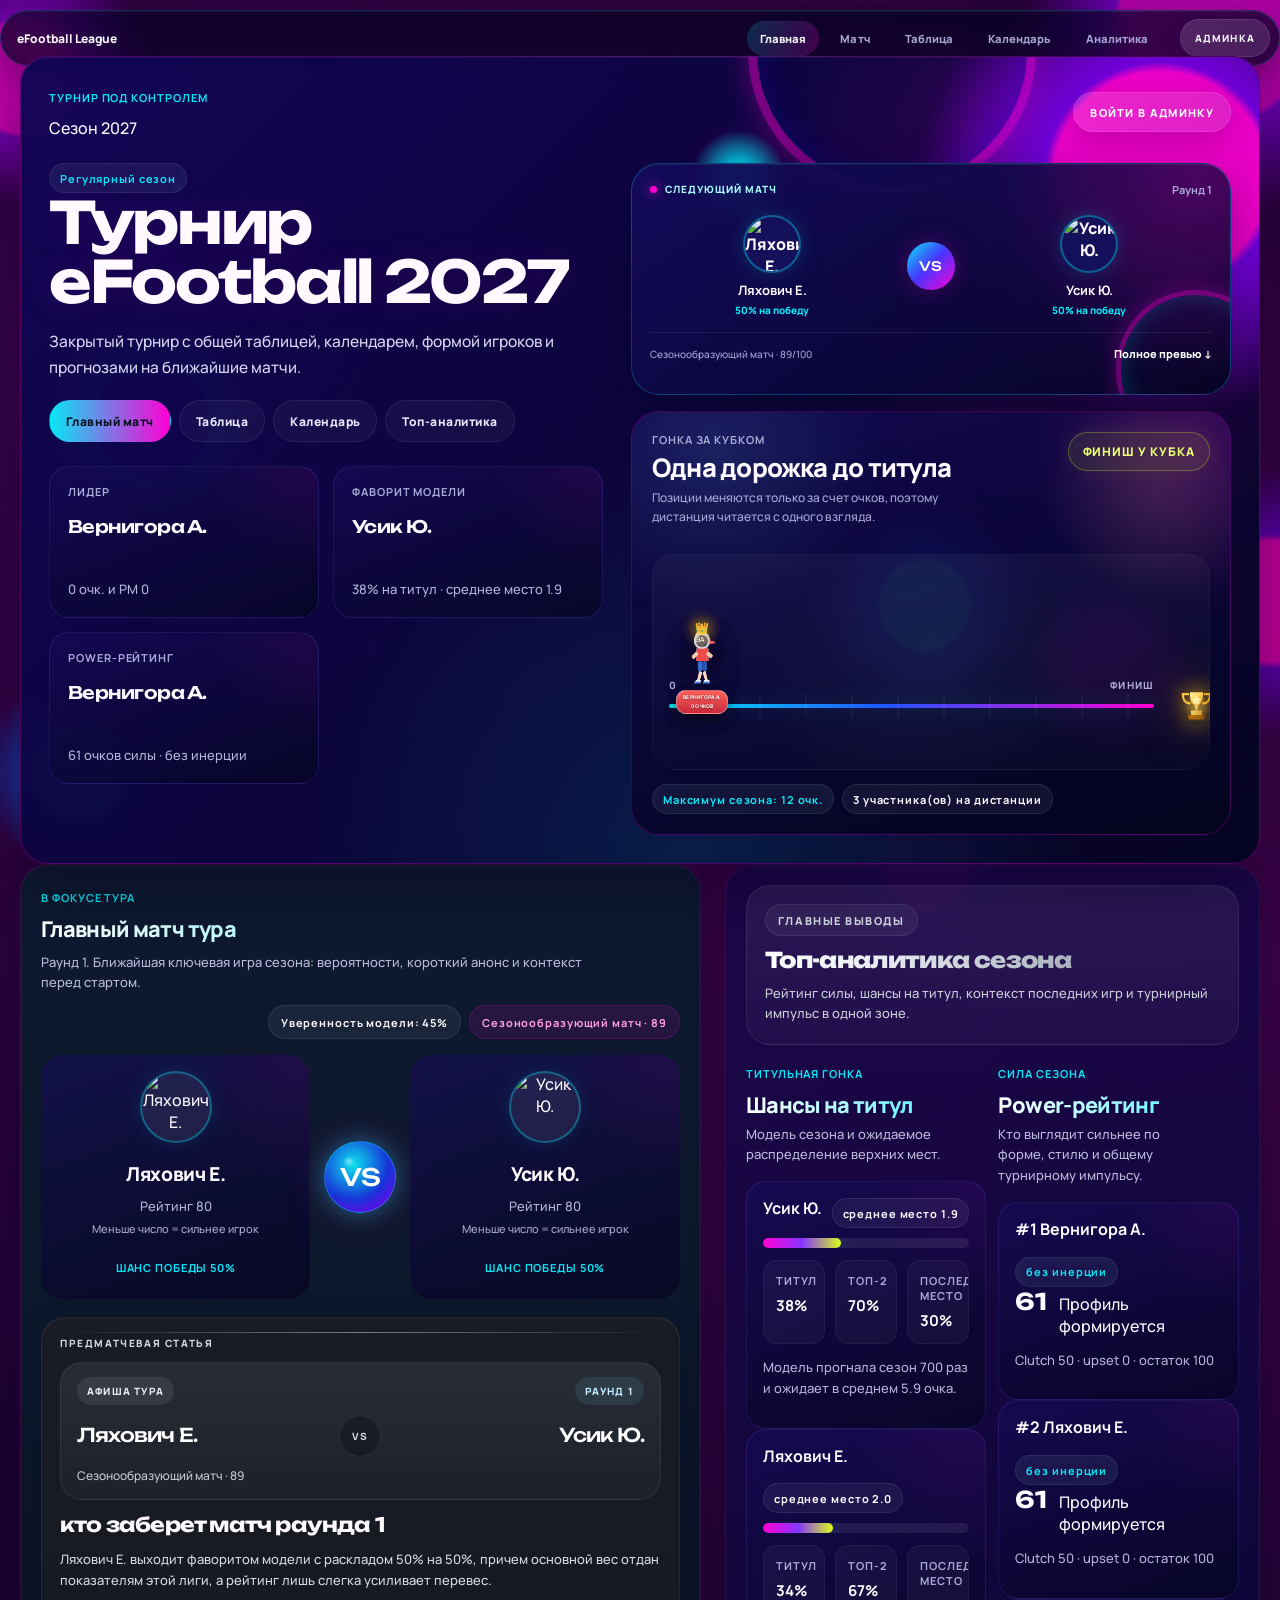
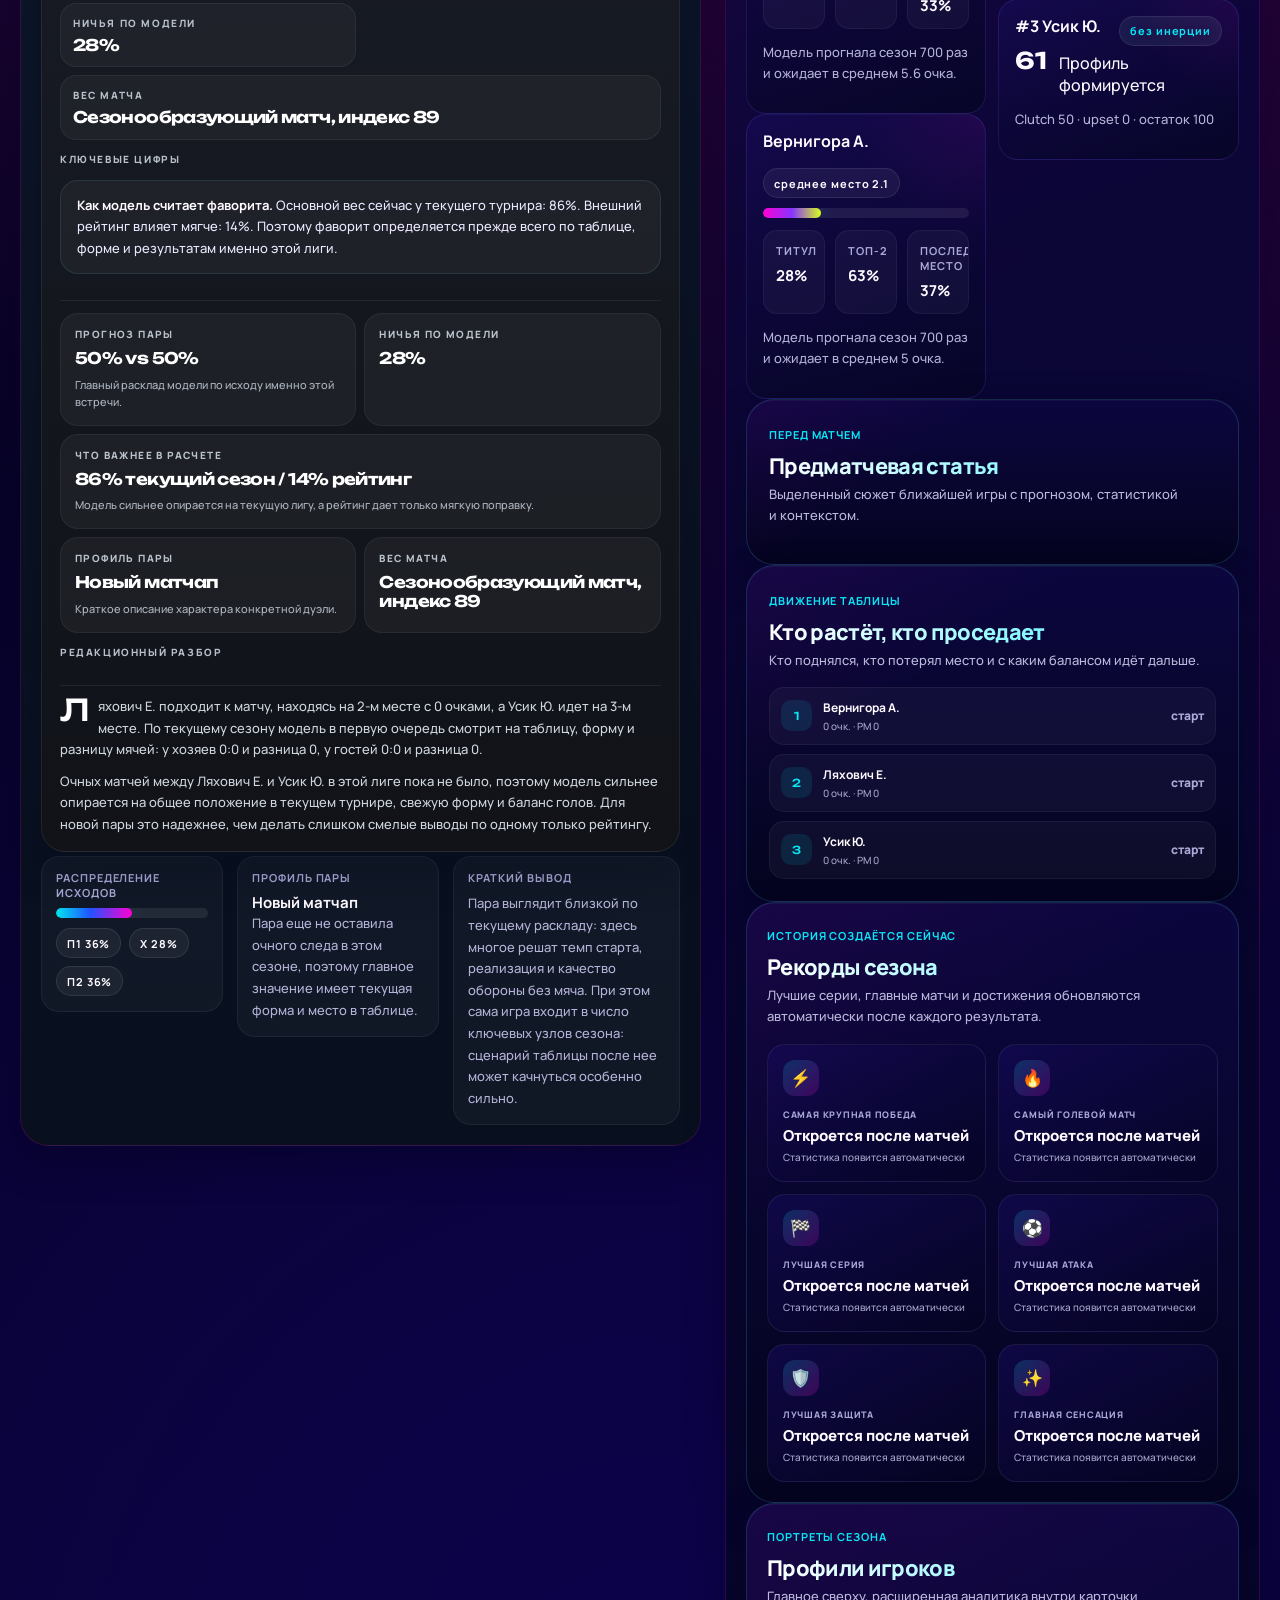
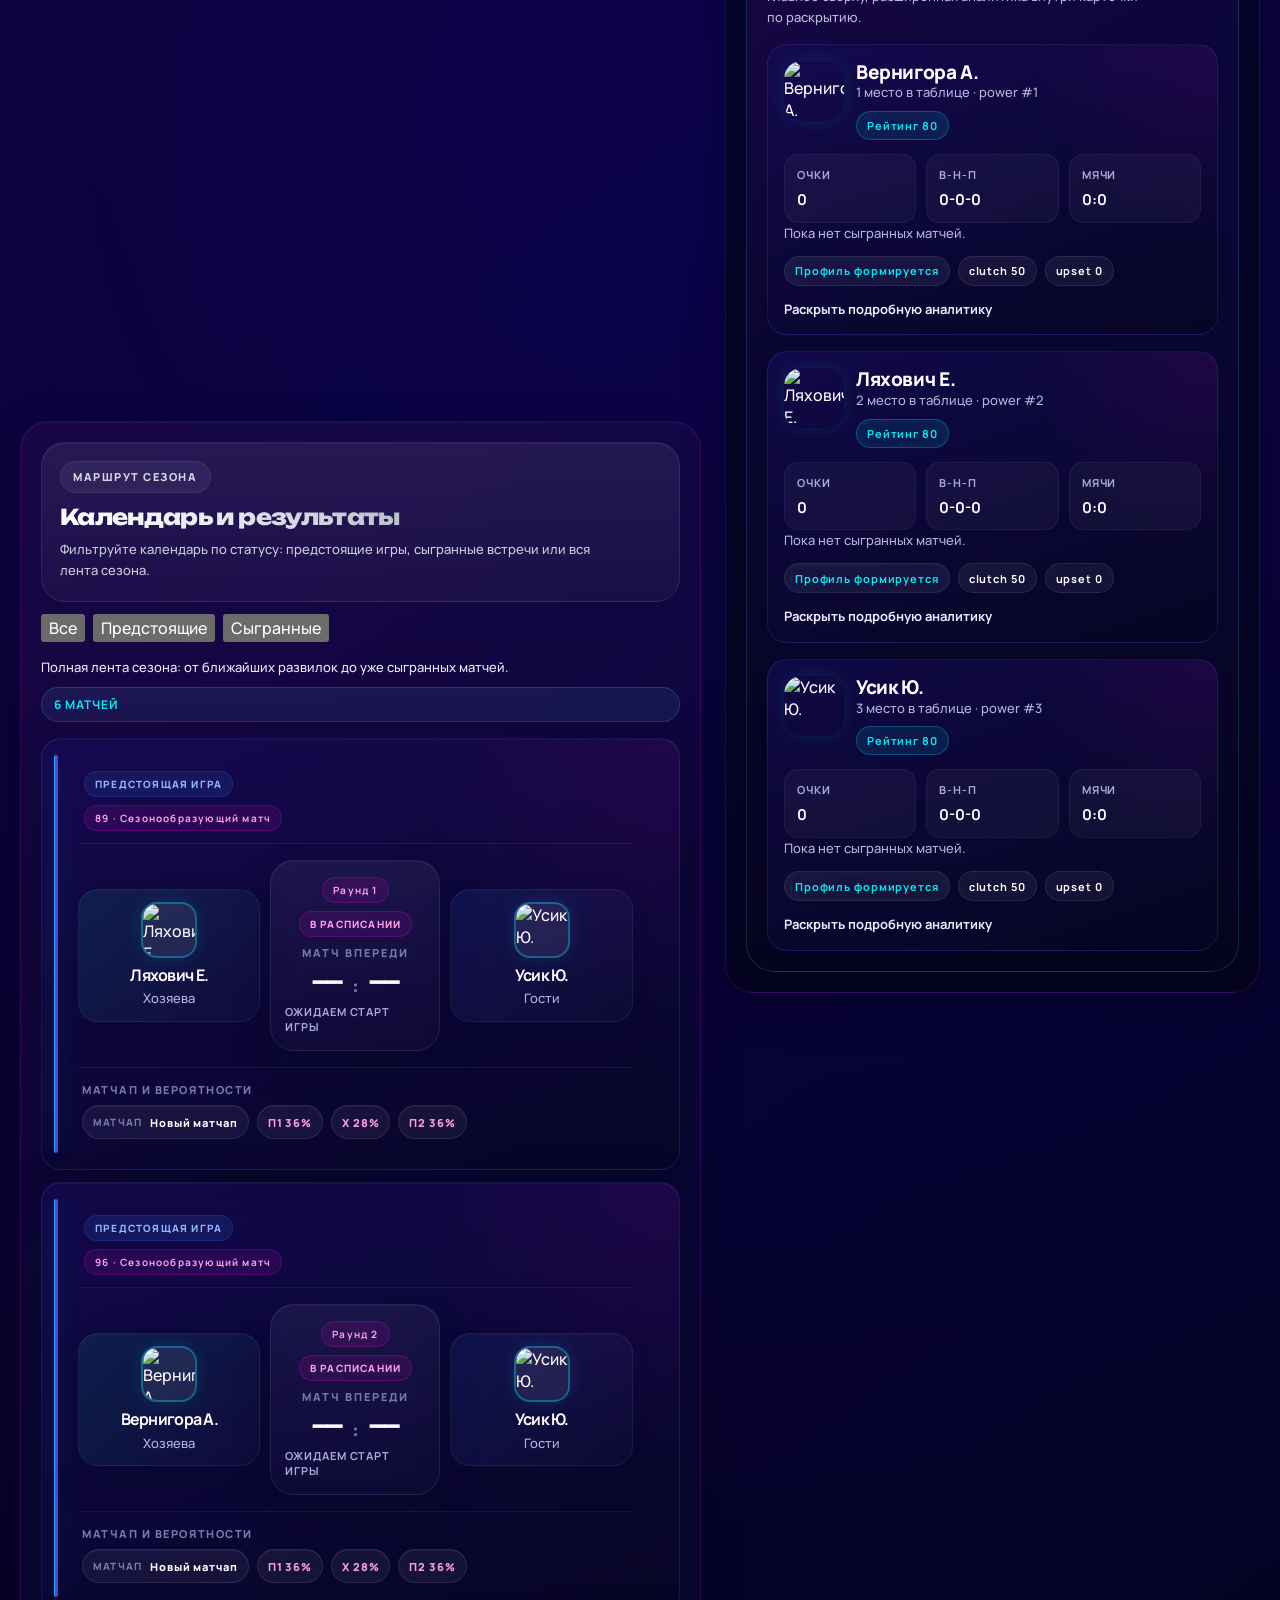
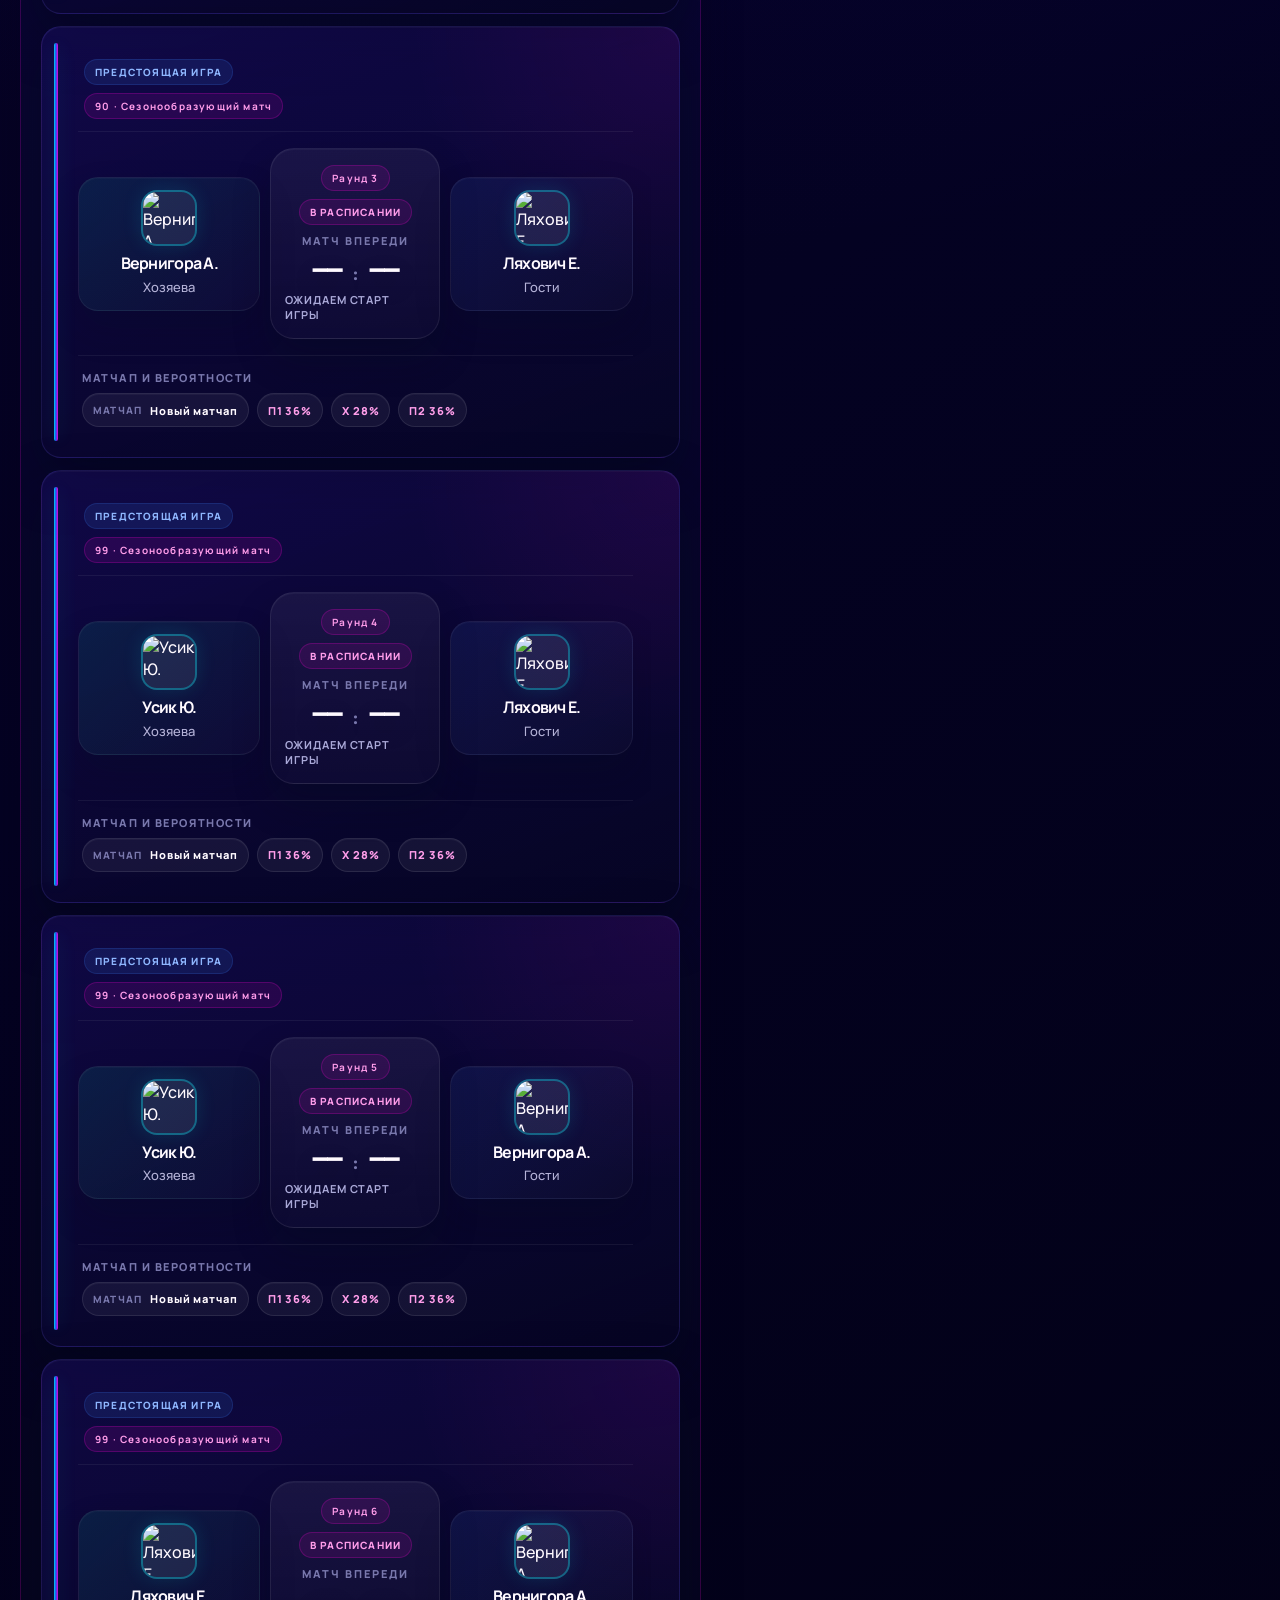
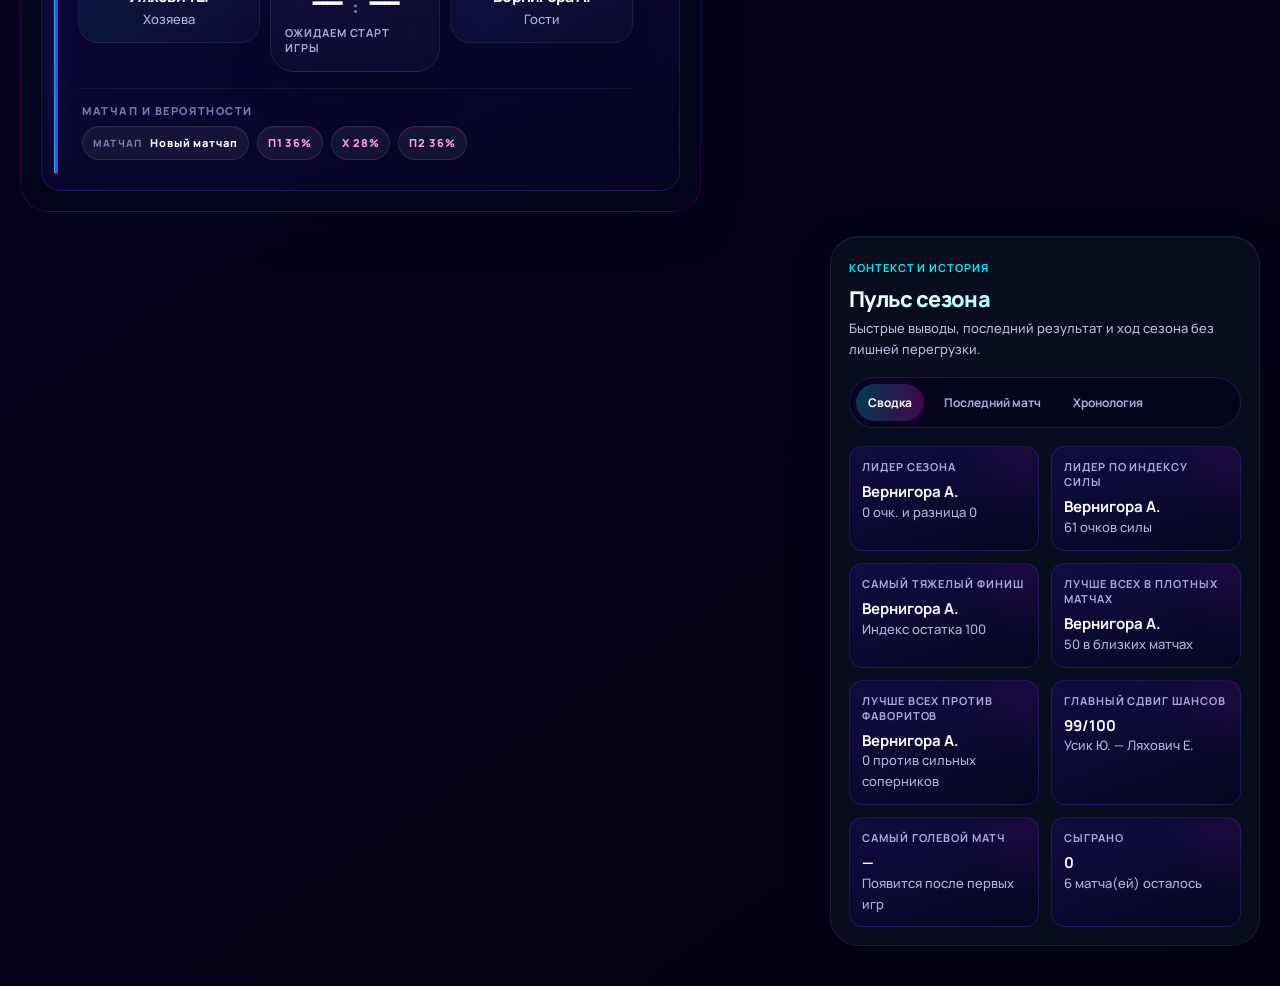
==== commit d53c5bad: "Обновить кэш публичной страницы на новую синхронизацию" ====
--- a/index.html
+++ b/index.html
@@ -279,7 +279,7 @@
     <script src="./assets/js/shared/league-core-a.js?v=27"></script>
     <script src="./assets/js/shared/league-core-b.js?v=25"></script>
     <script src="./assets/js/shared/league-core-c.js?v=27"></script>
-    <script src="./assets/js/api-static.js?v=4"></script>
+    <script src="./assets/js/api-static.js?v=5"></script>
     <script src="./assets/js/public-static.js?v=32"></script>
     <script src="./assets/js/standings-overrides.js?v=1"></script>
     <script src="./assets/js/analytics-guide-overrides.js?v=1"></script>
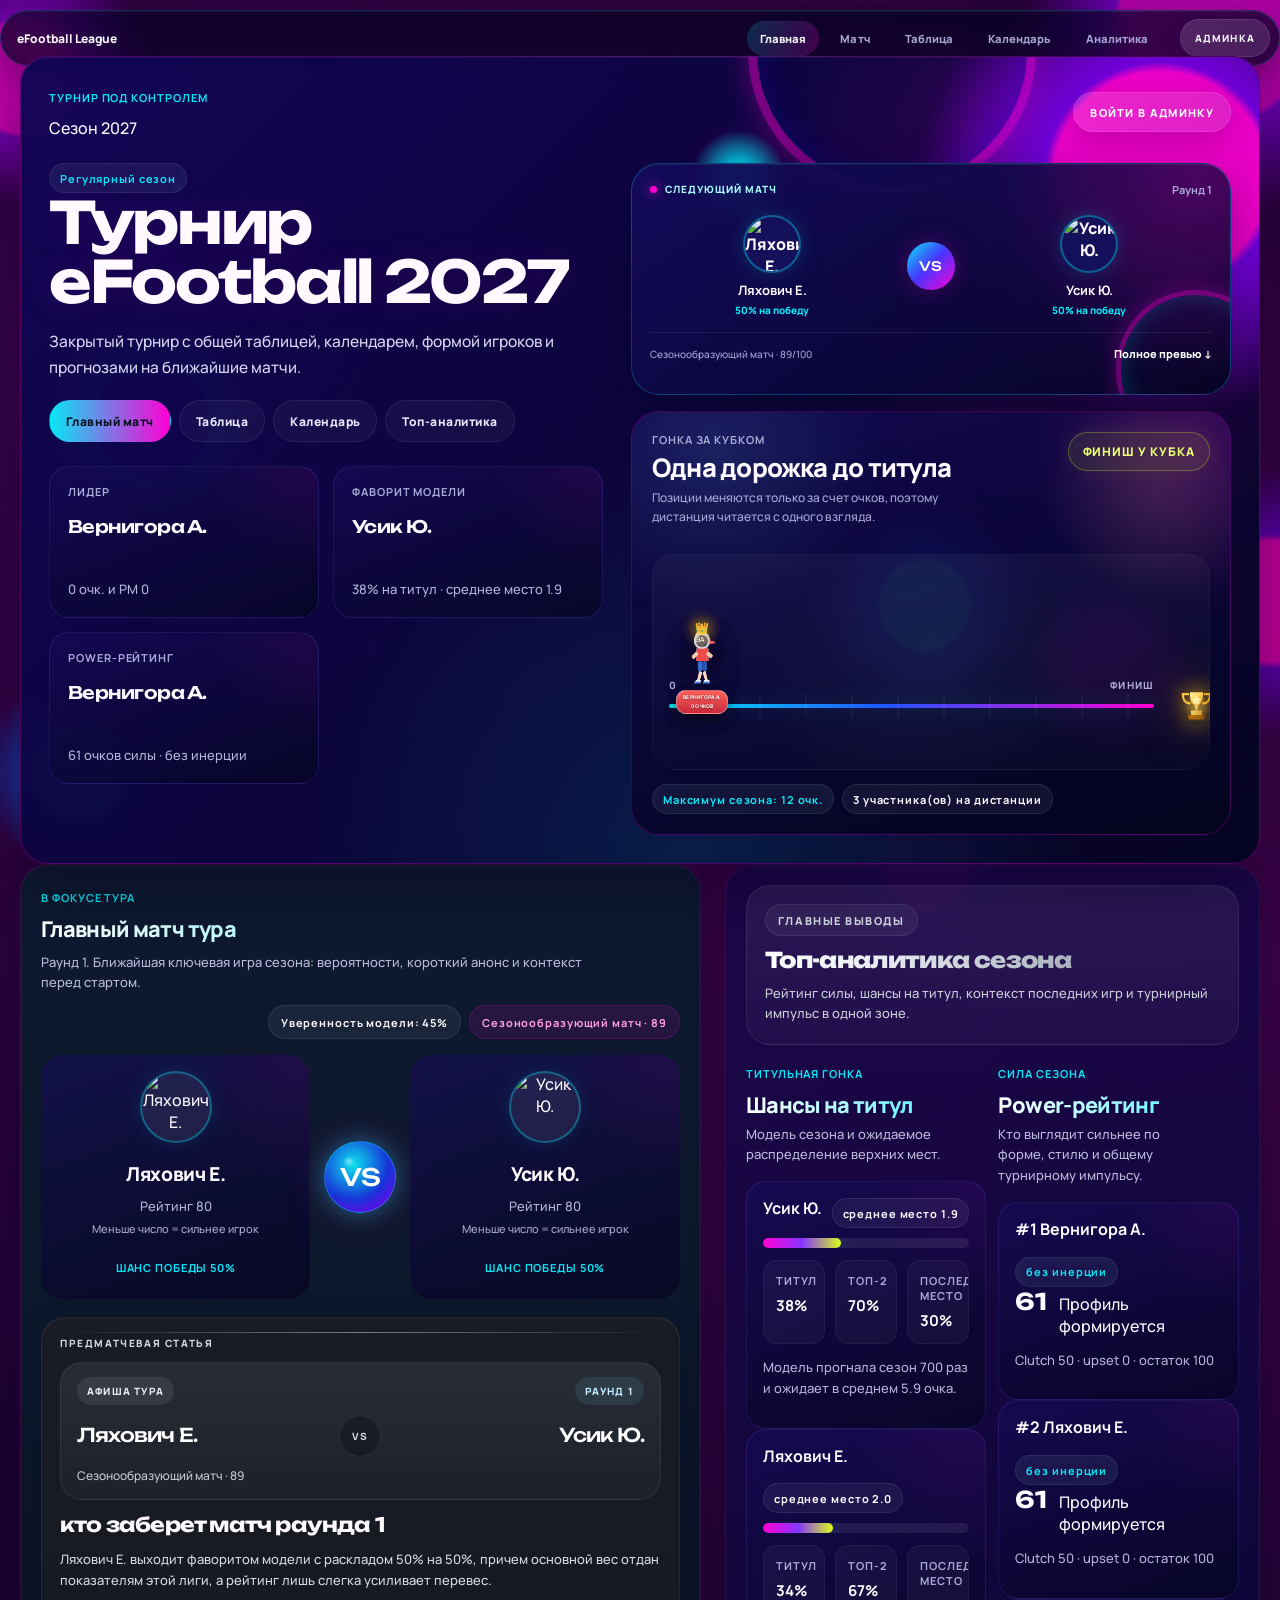
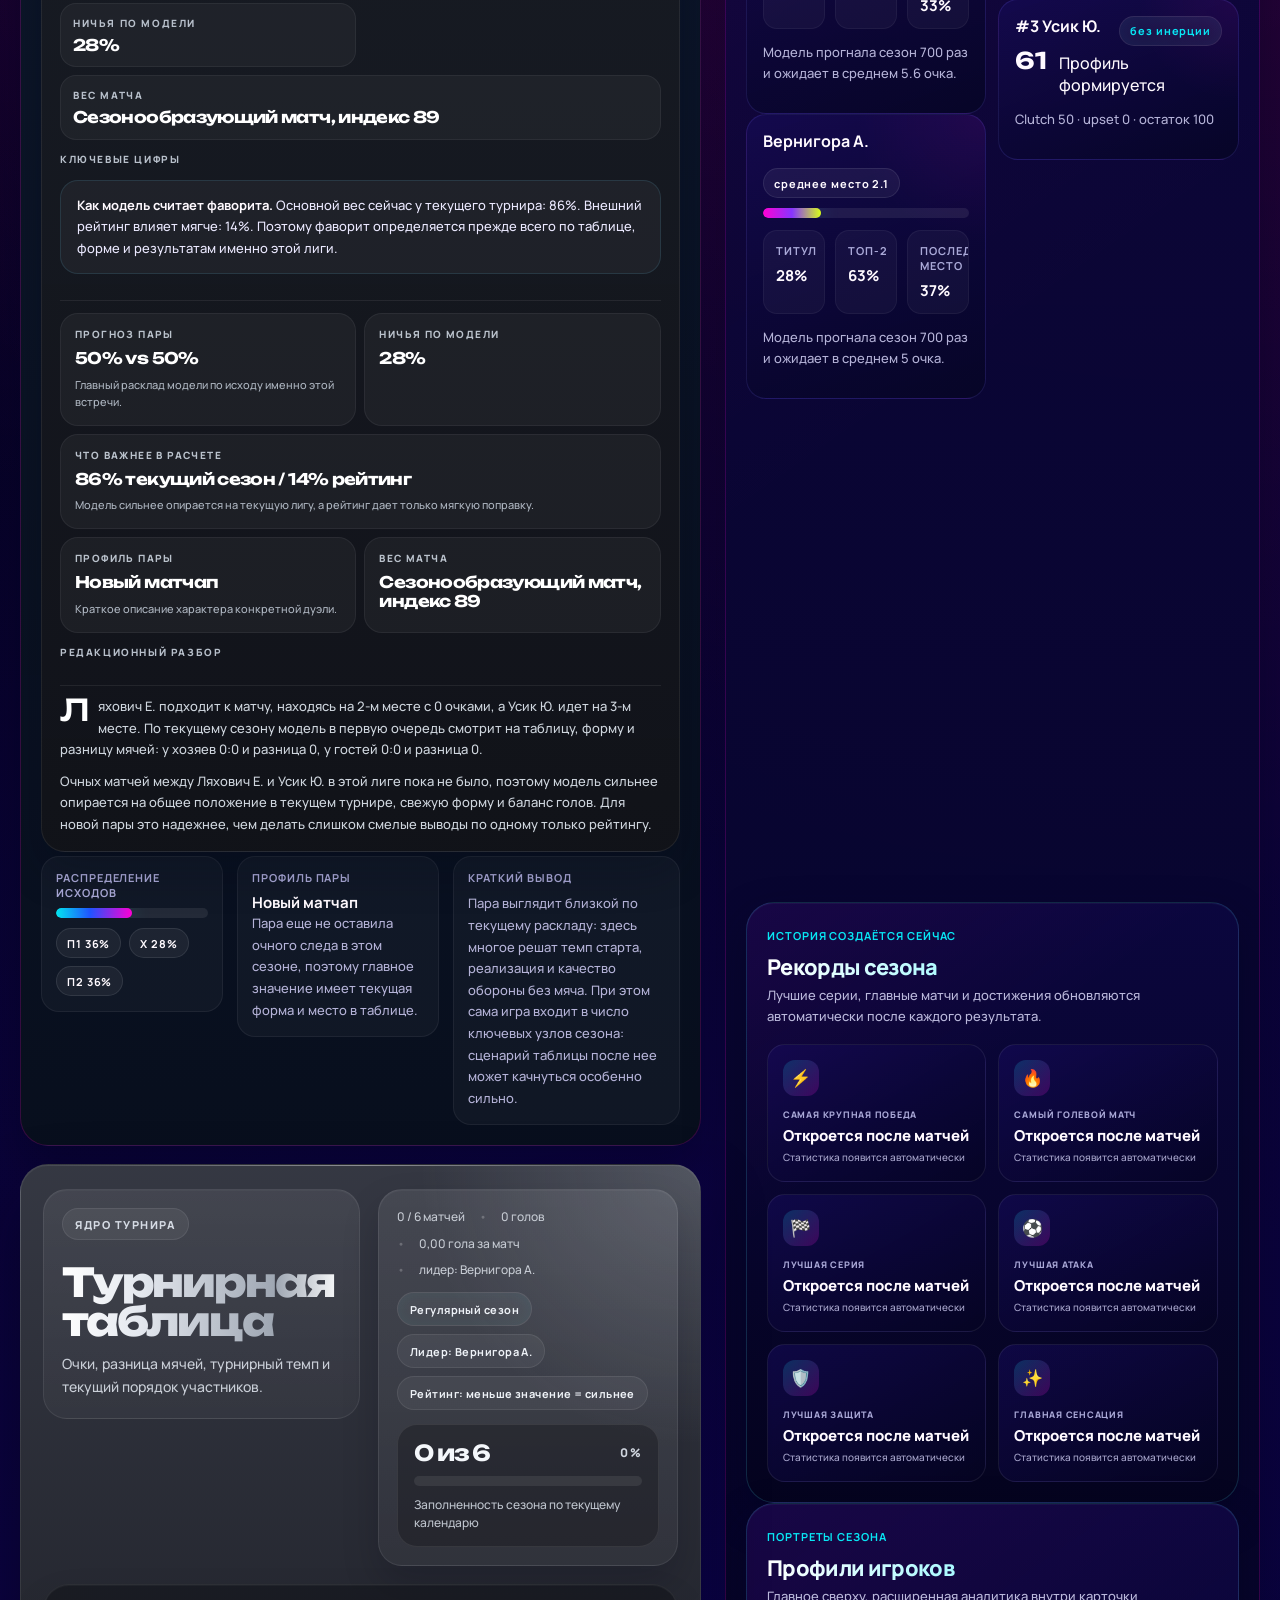
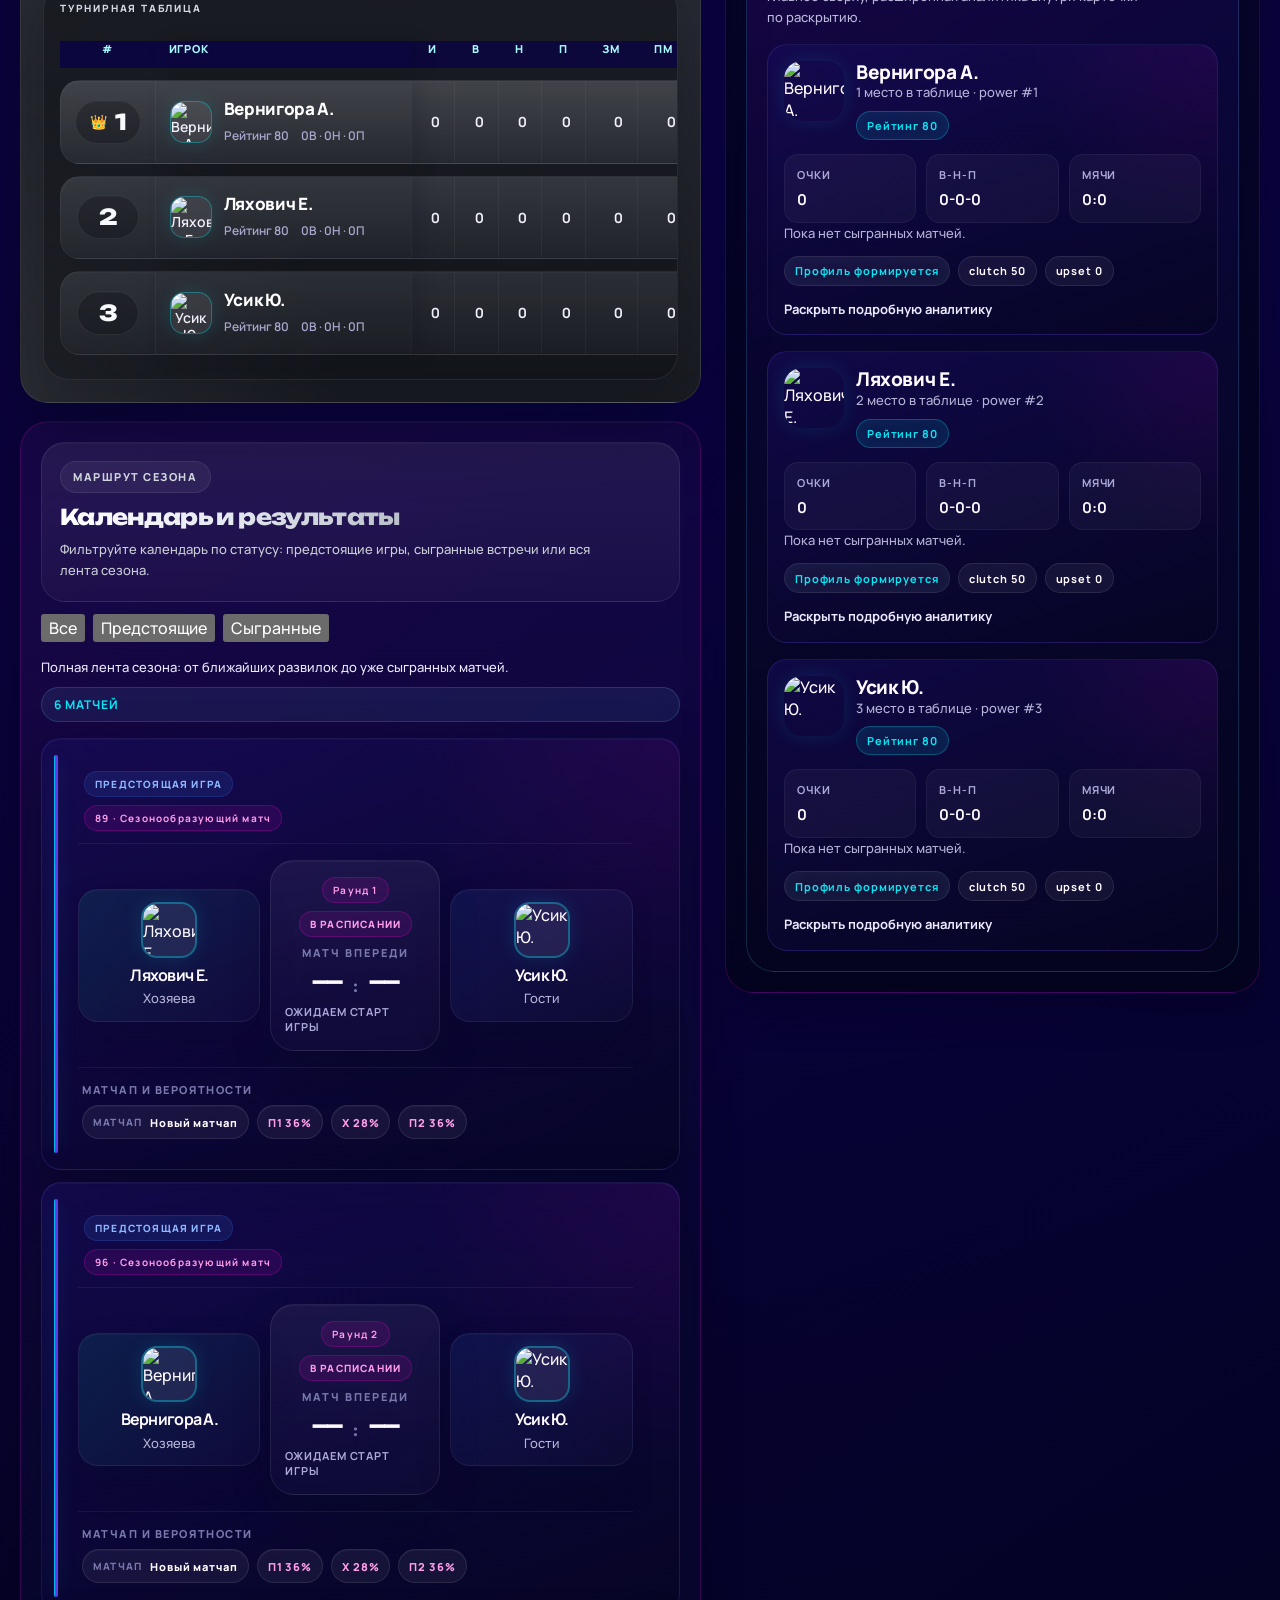
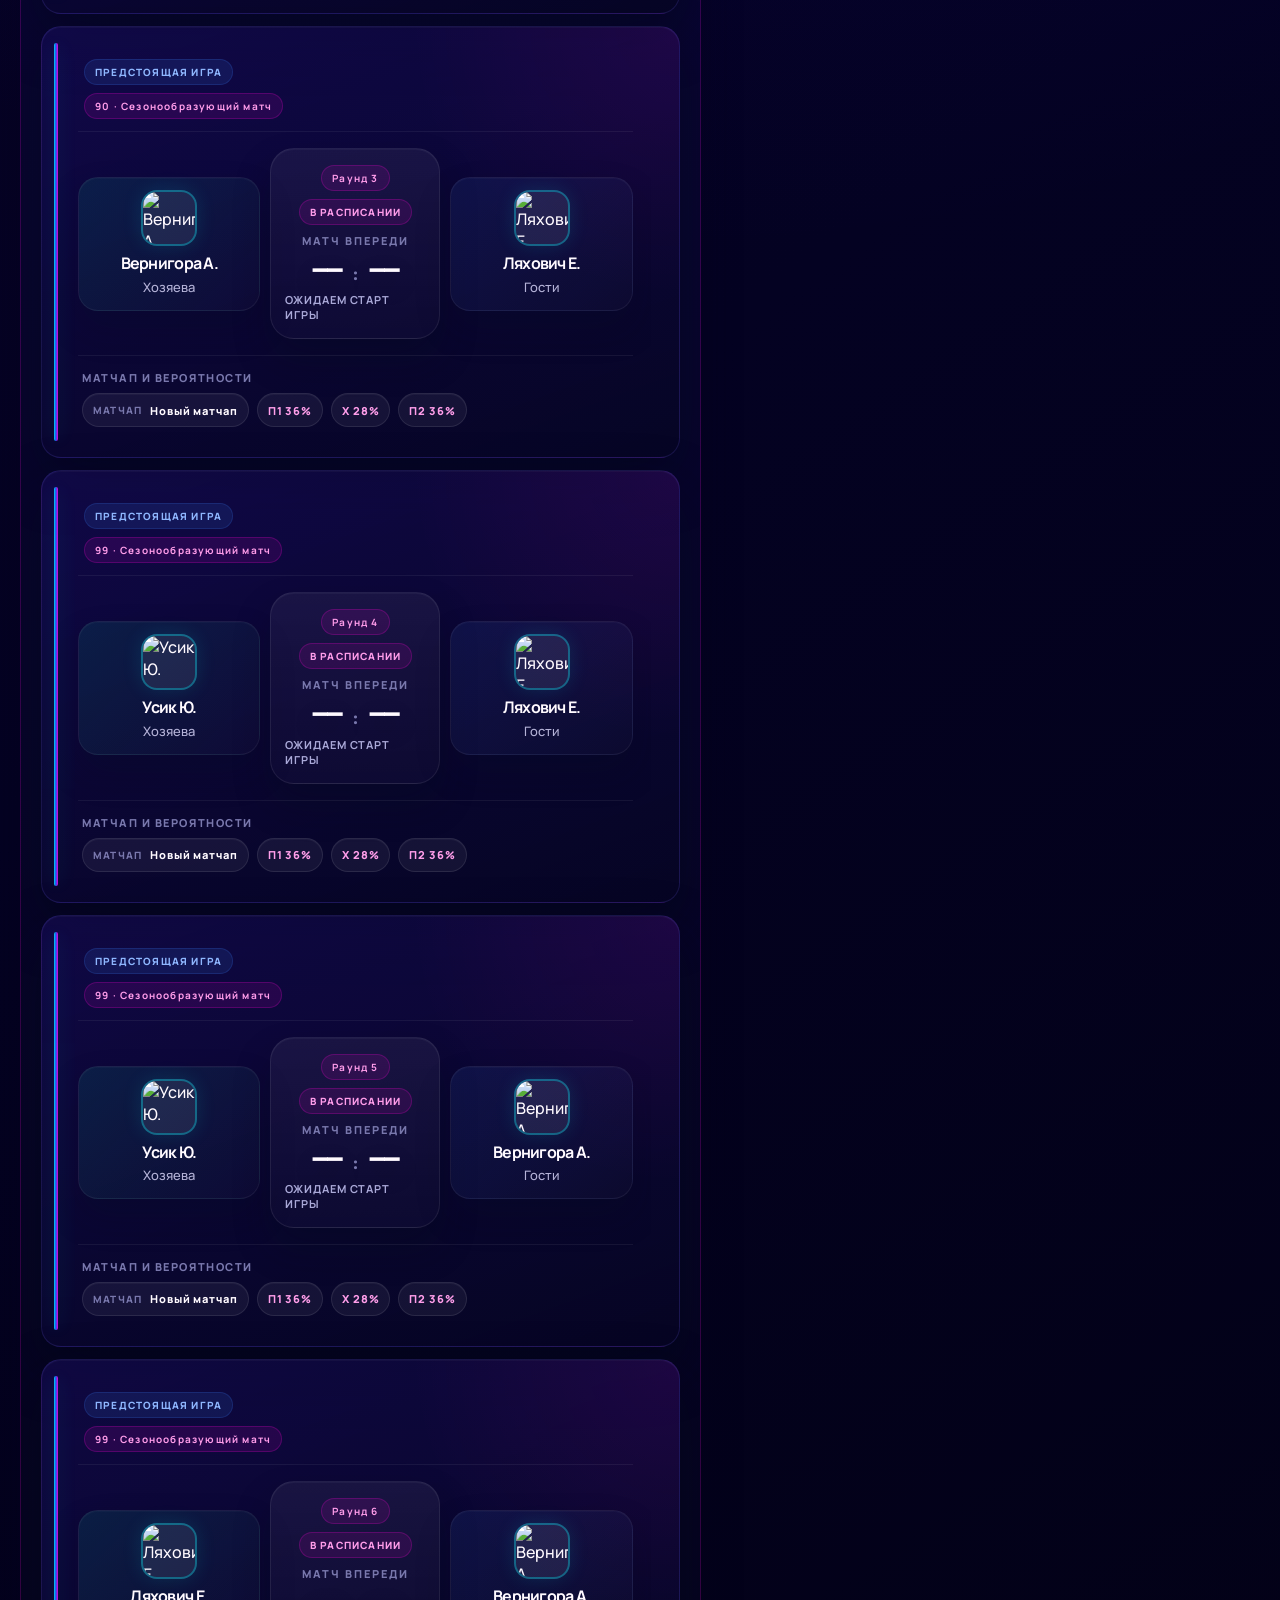
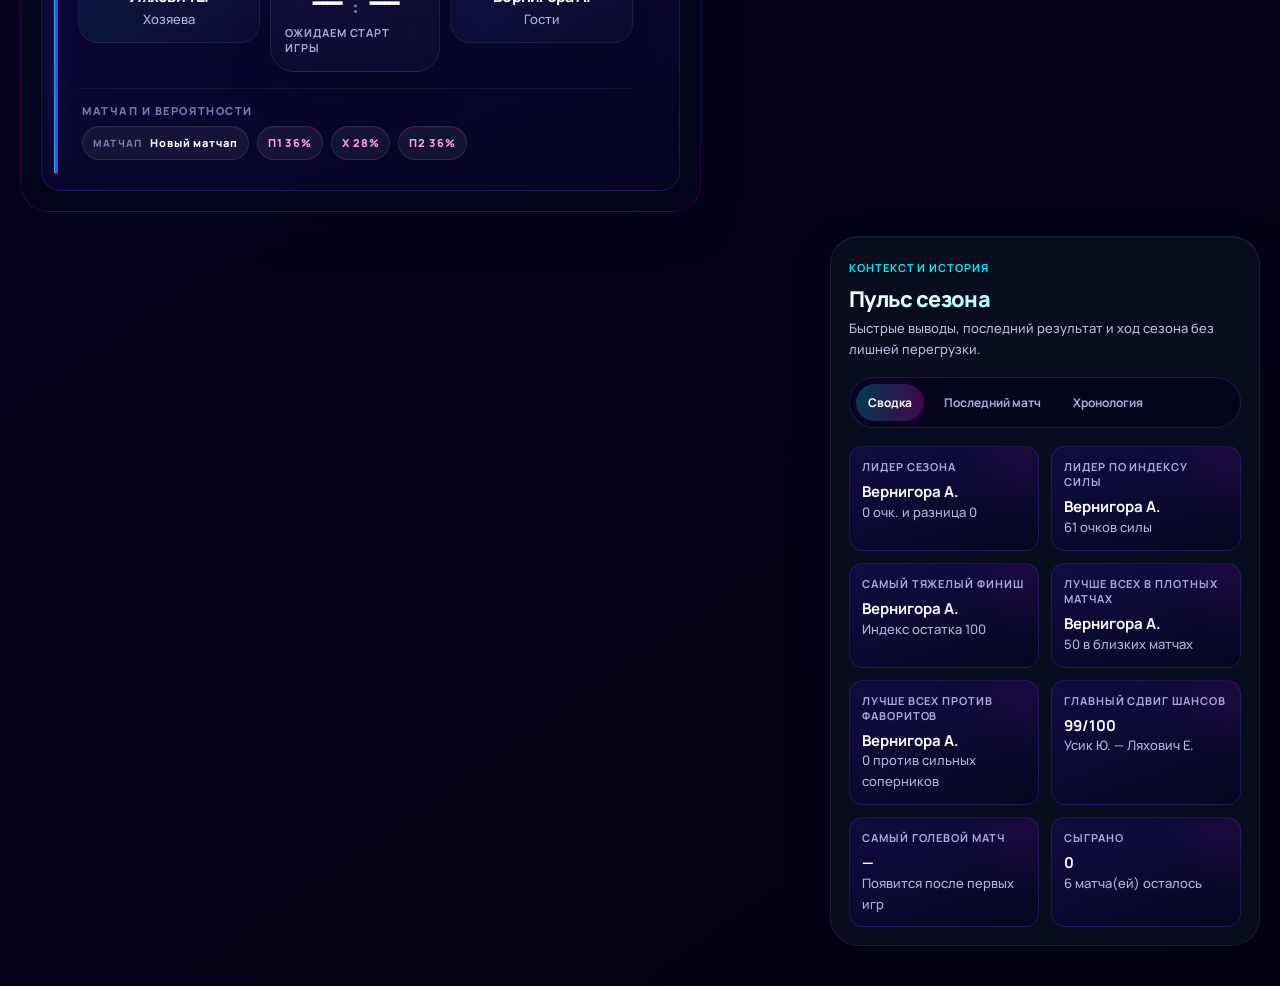
==== commit 6eacc085: "Обновить кэш публичной страницы после привязки к Firestore tournament/state" ====
--- a/index.html
+++ b/index.html
@@ -279,7 +279,7 @@
     <script src="./assets/js/shared/league-core-a.js?v=27"></script>
     <script src="./assets/js/shared/league-core-b.js?v=25"></script>
     <script src="./assets/js/shared/league-core-c.js?v=27"></script>
-    <script src="./assets/js/api-static.js?v=5"></script>
+    <script src="./assets/js/api-static.js?v=6"></script>
     <script src="./assets/js/public-static.js?v=32"></script>
     <script src="./assets/js/standings-overrides.js?v=1"></script>
     <script src="./assets/js/analytics-guide-overrides.js?v=1"></script>
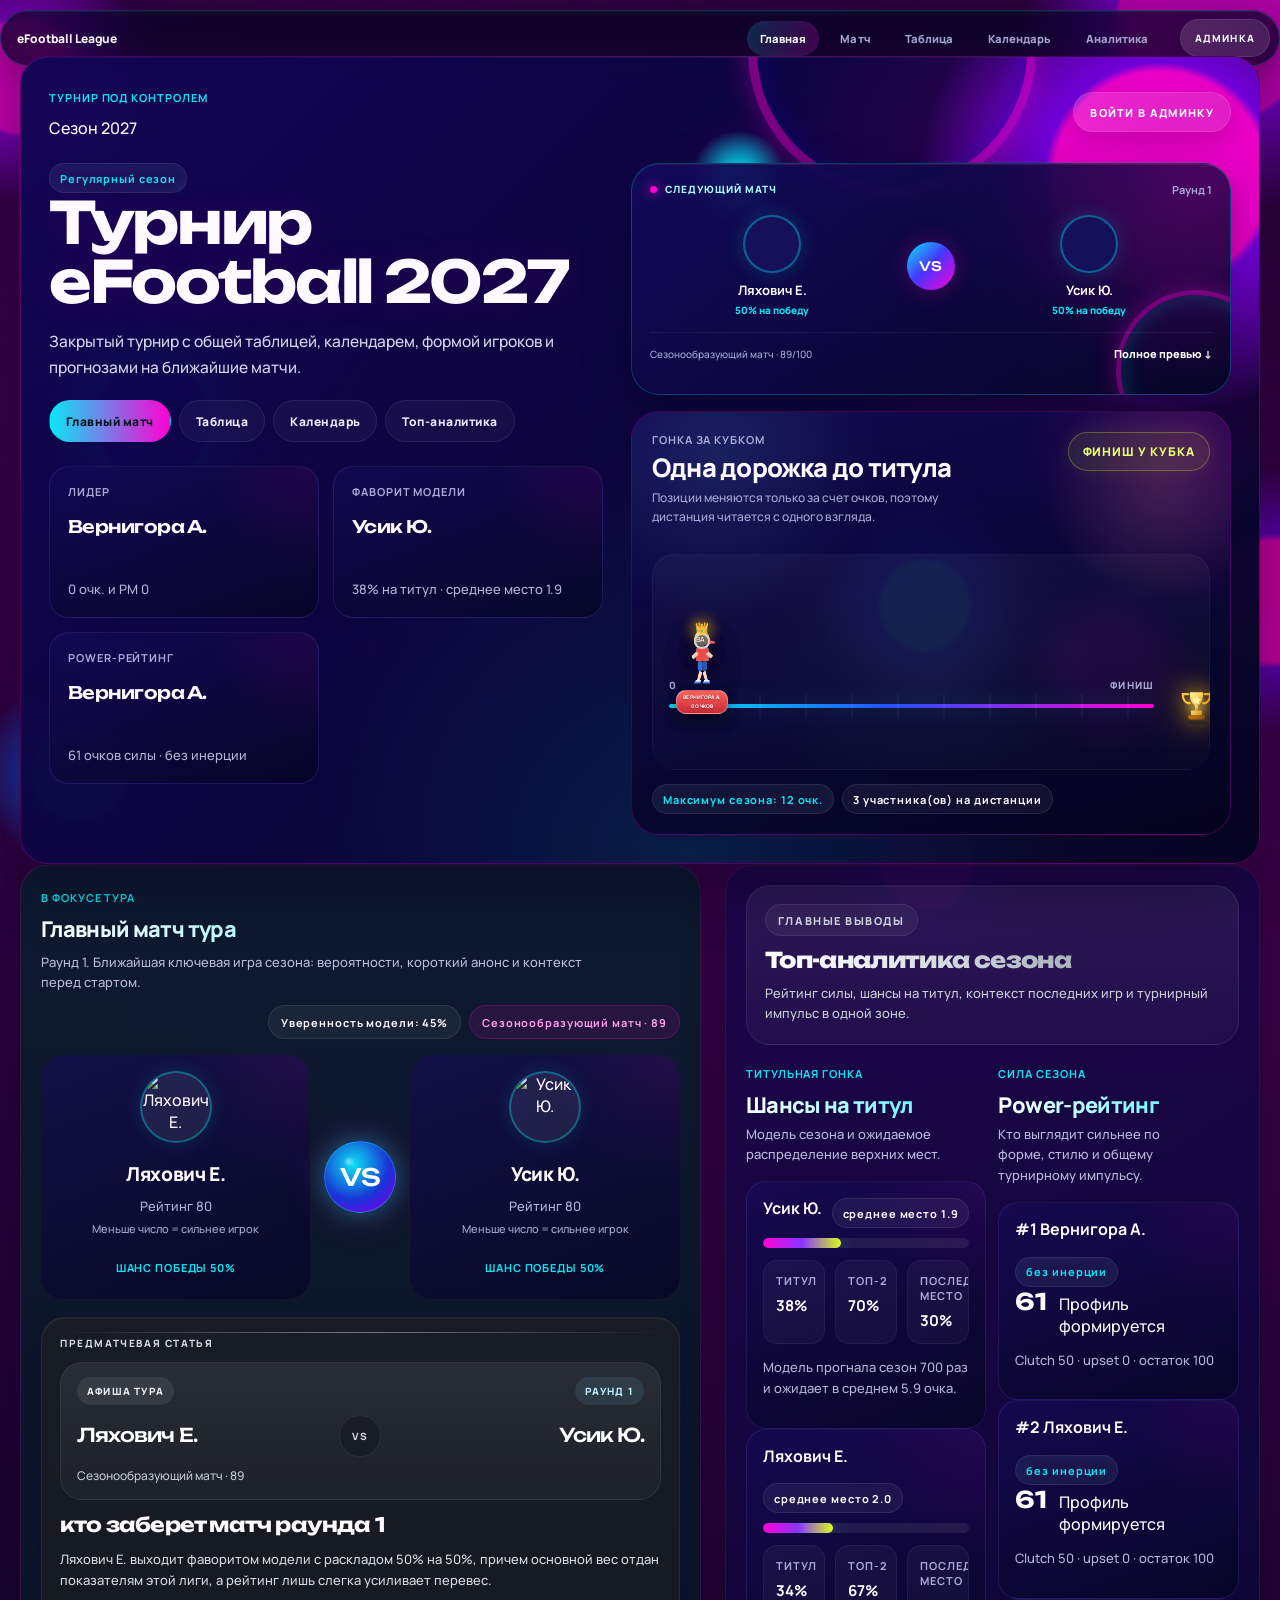
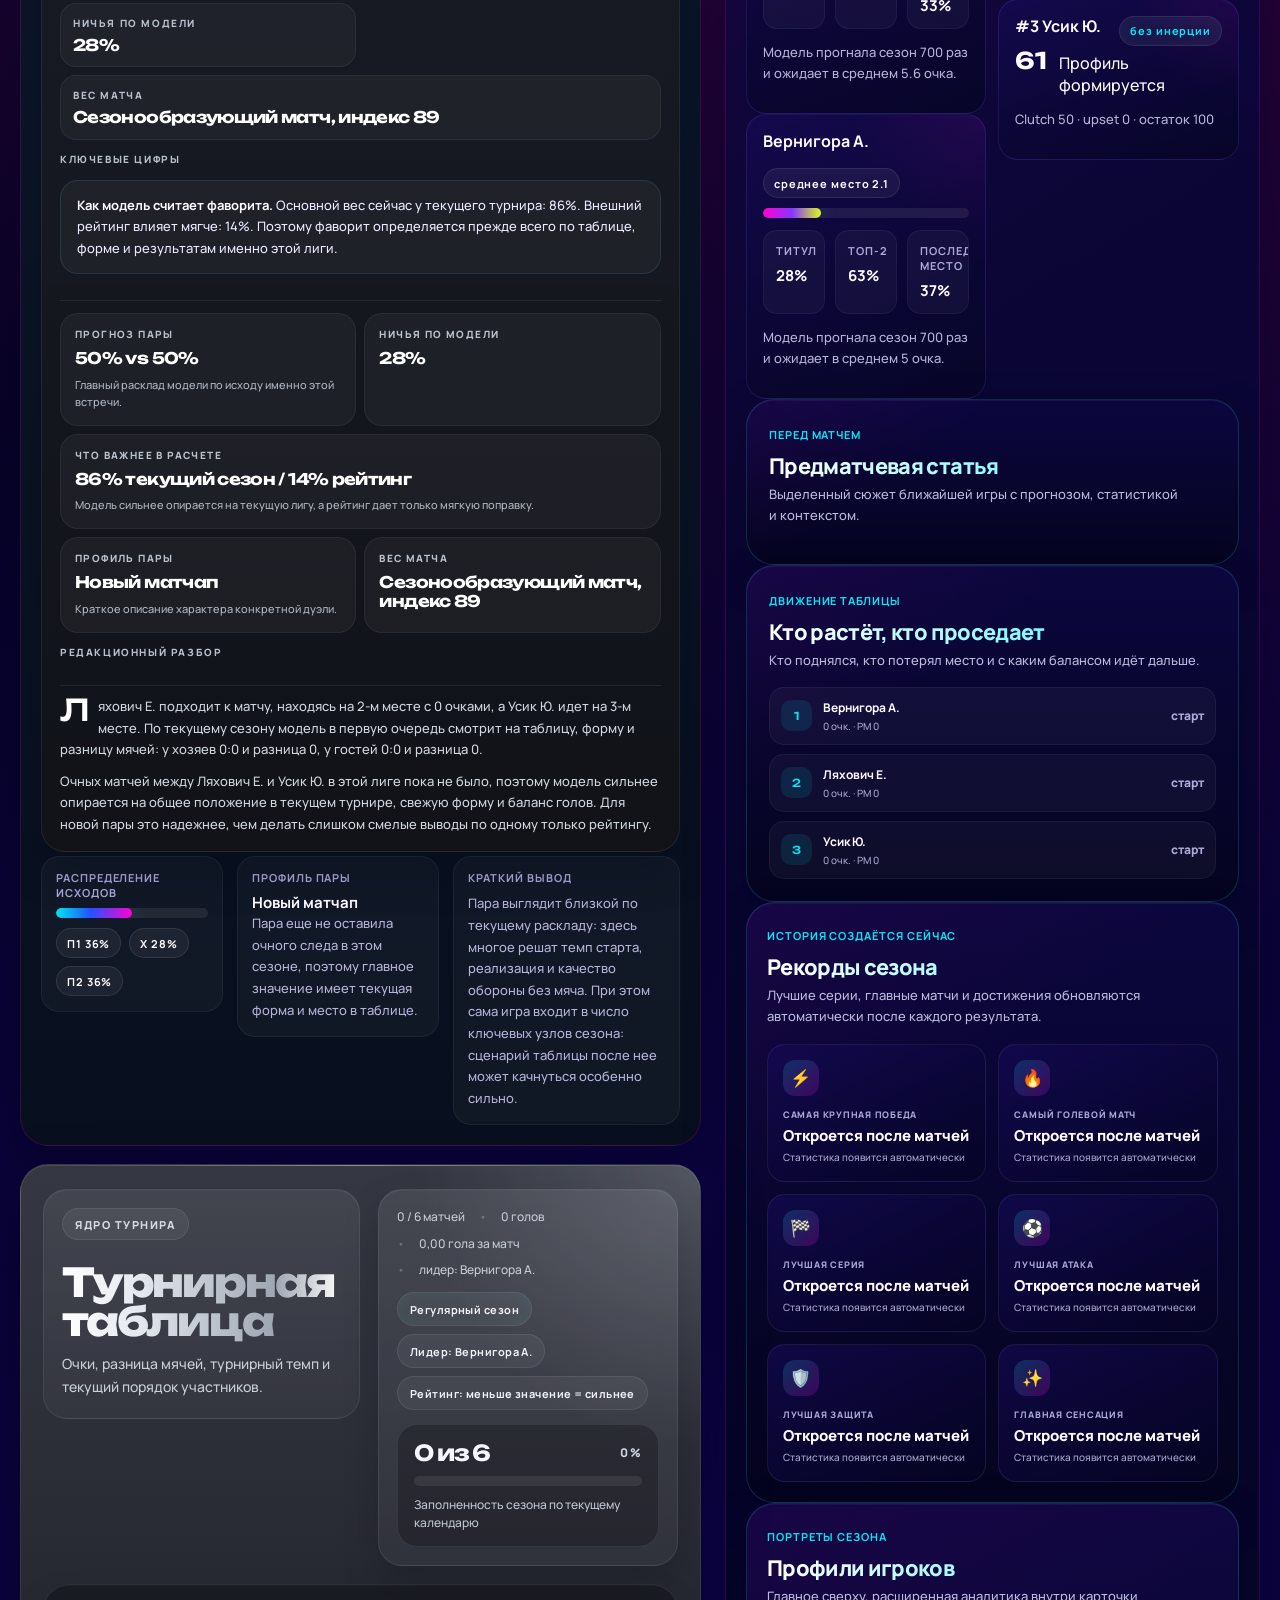
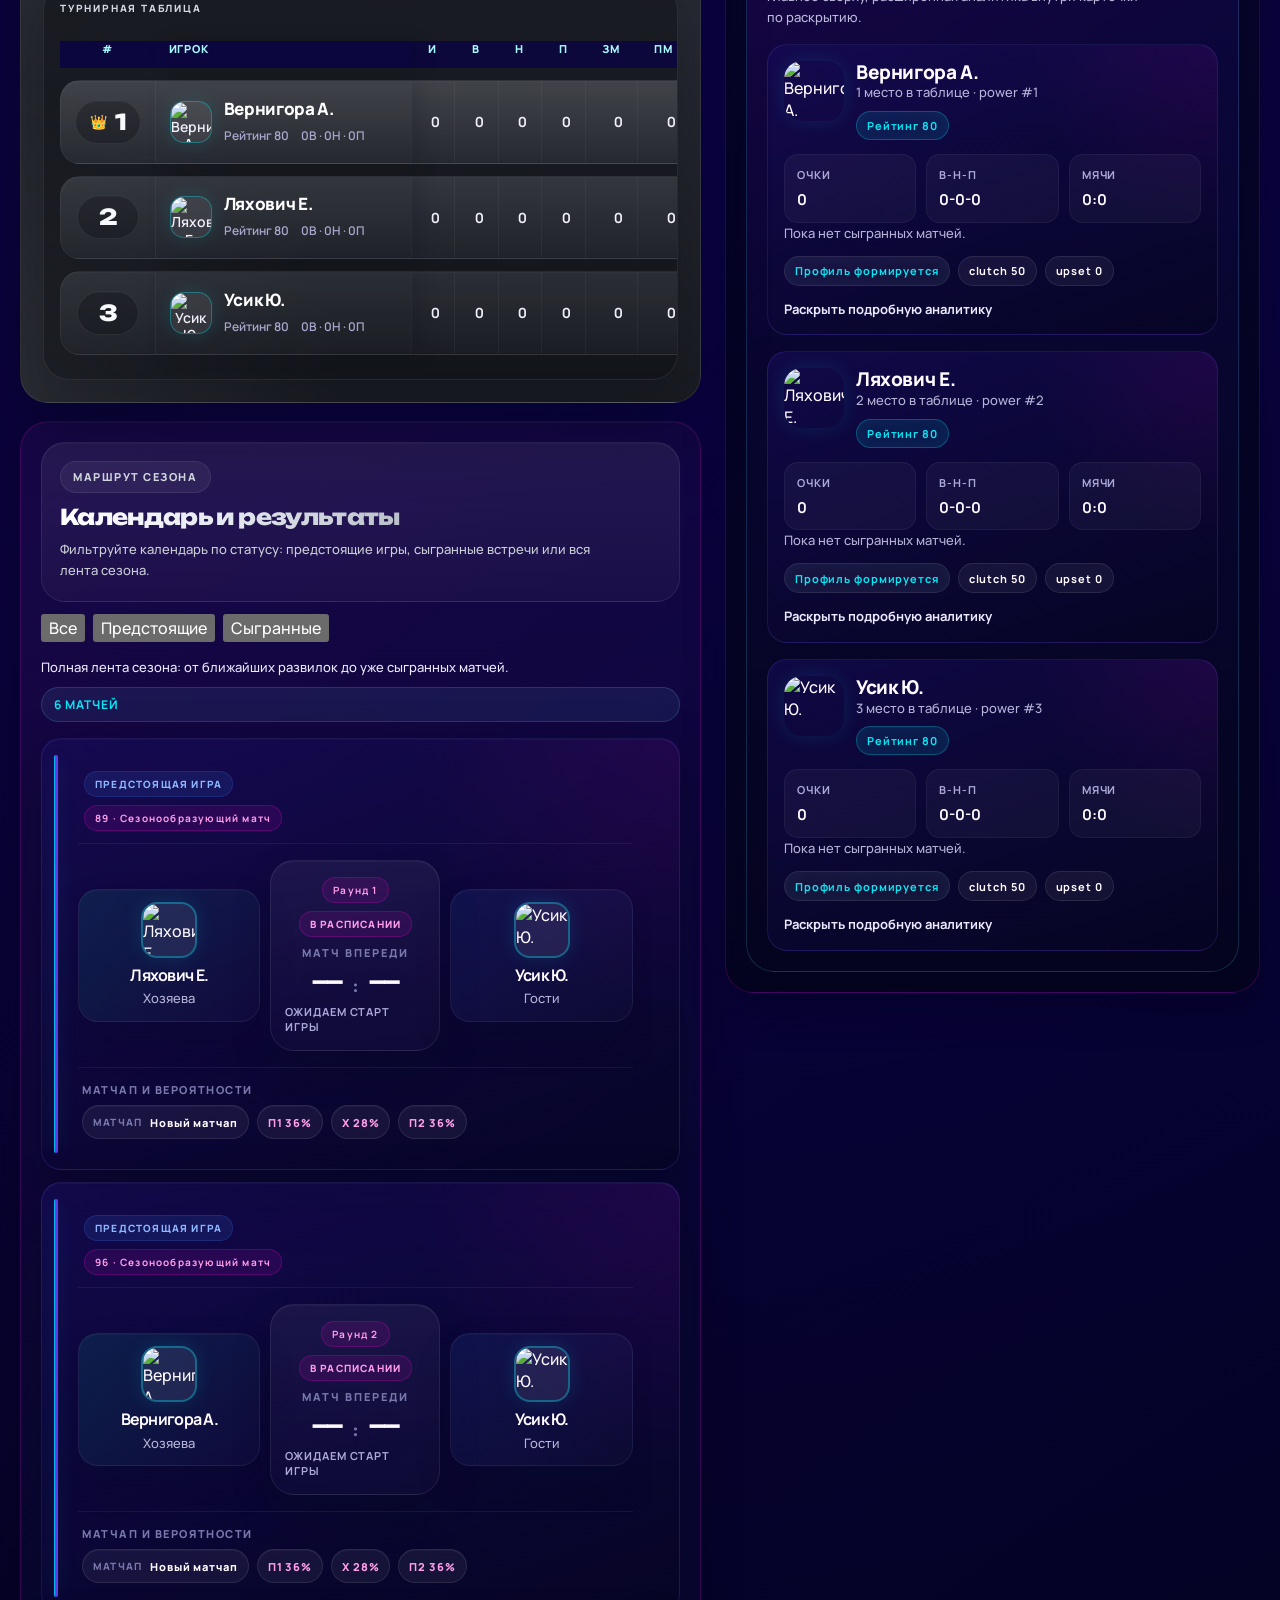
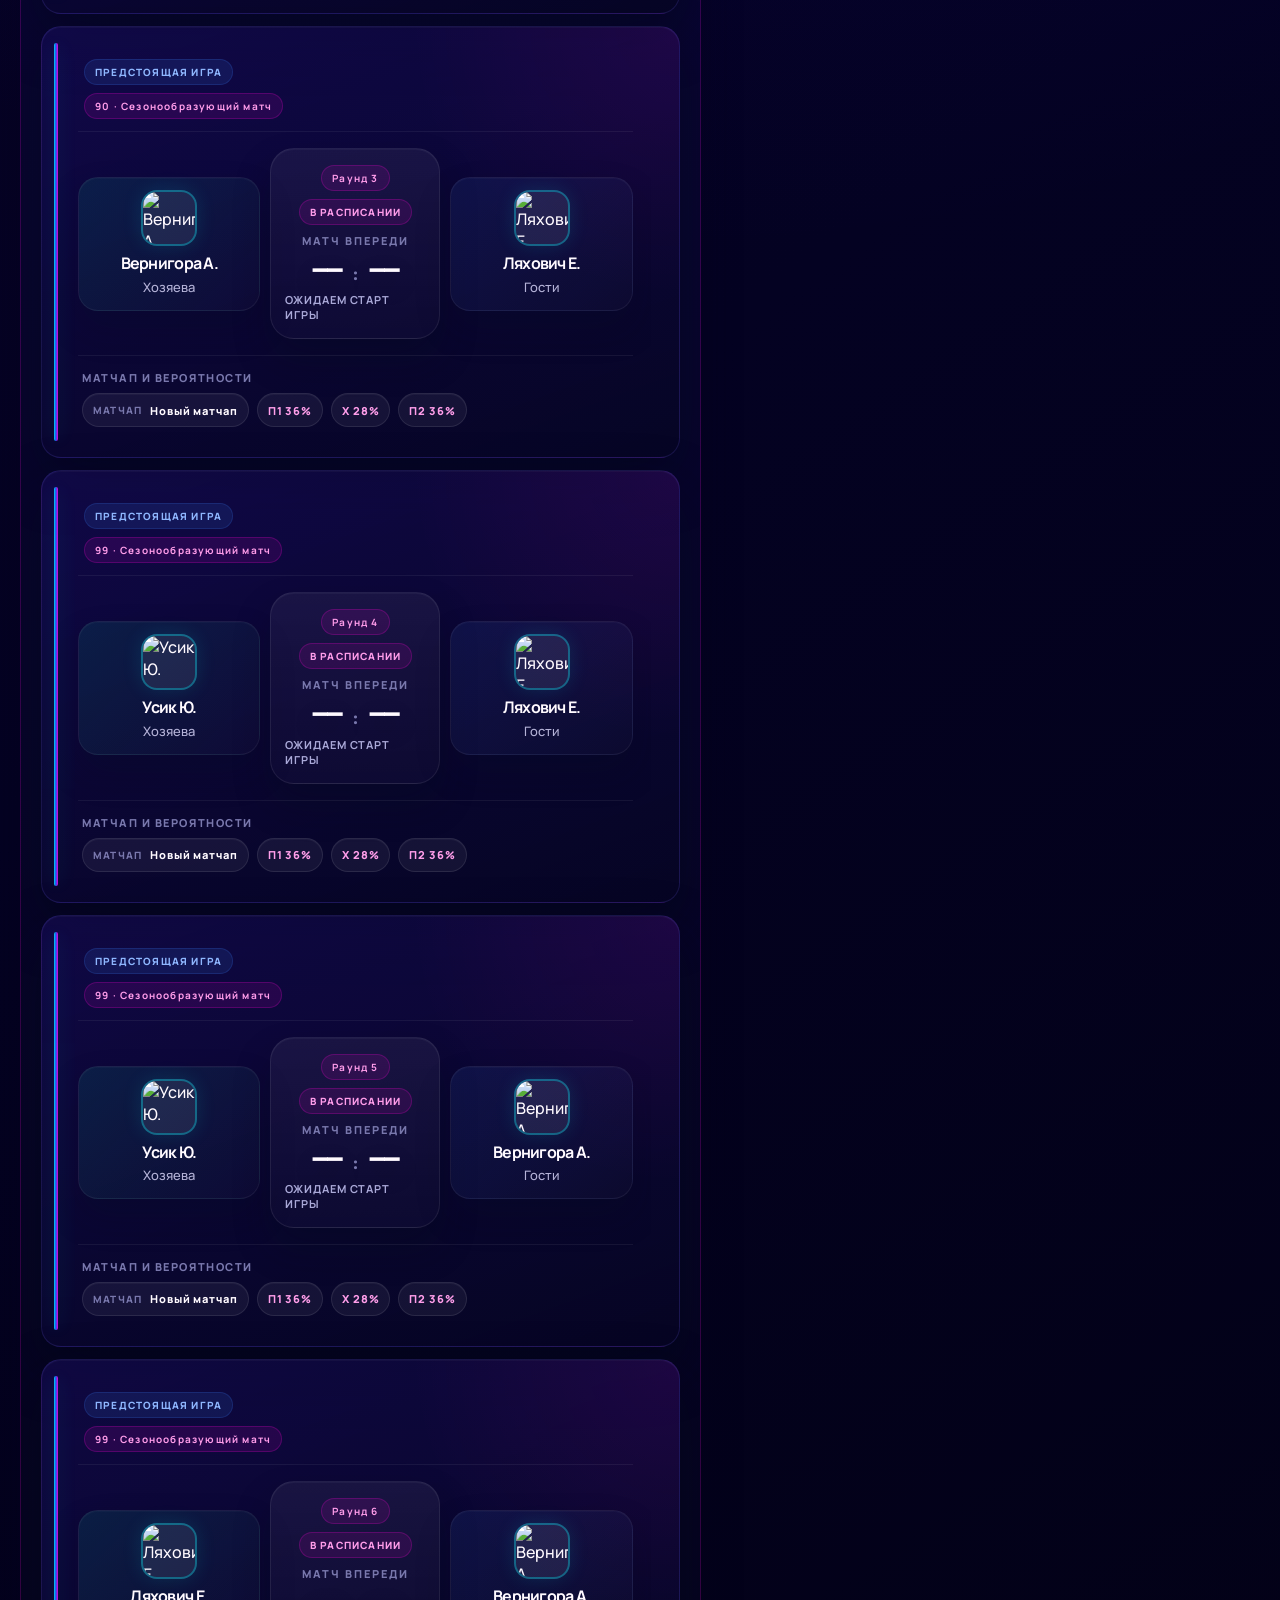
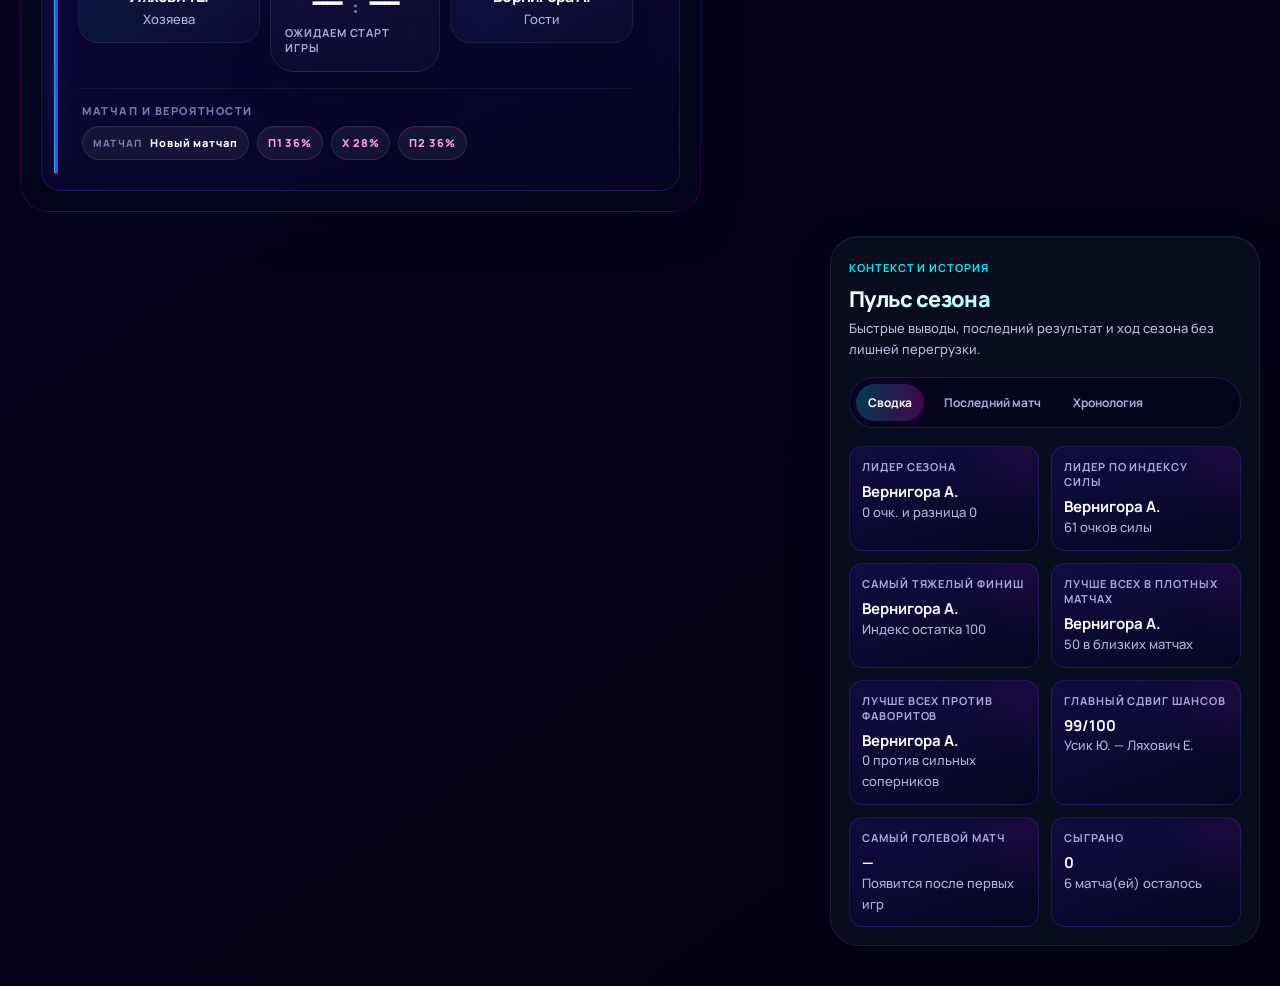
==== commit 65e820b4: "Поднять кэш-версию api-static до v8" ====
--- a/index.html
+++ b/index.html
@@ -279,7 +279,7 @@
     <script src="./assets/js/shared/league-core-a.js?v=27"></script>
     <script src="./assets/js/shared/league-core-b.js?v=25"></script>
     <script src="./assets/js/shared/league-core-c.js?v=27"></script>
-    <script src="./assets/js/api-static.js?v=6"></script>
+    <script src="./assets/js/api-static.js?v=8"></script>
     <script src="./assets/js/public-static.js?v=32"></script>
     <script src="./assets/js/standings-overrides.js?v=1"></script>
     <script src="./assets/js/analytics-guide-overrides.js?v=1"></script>
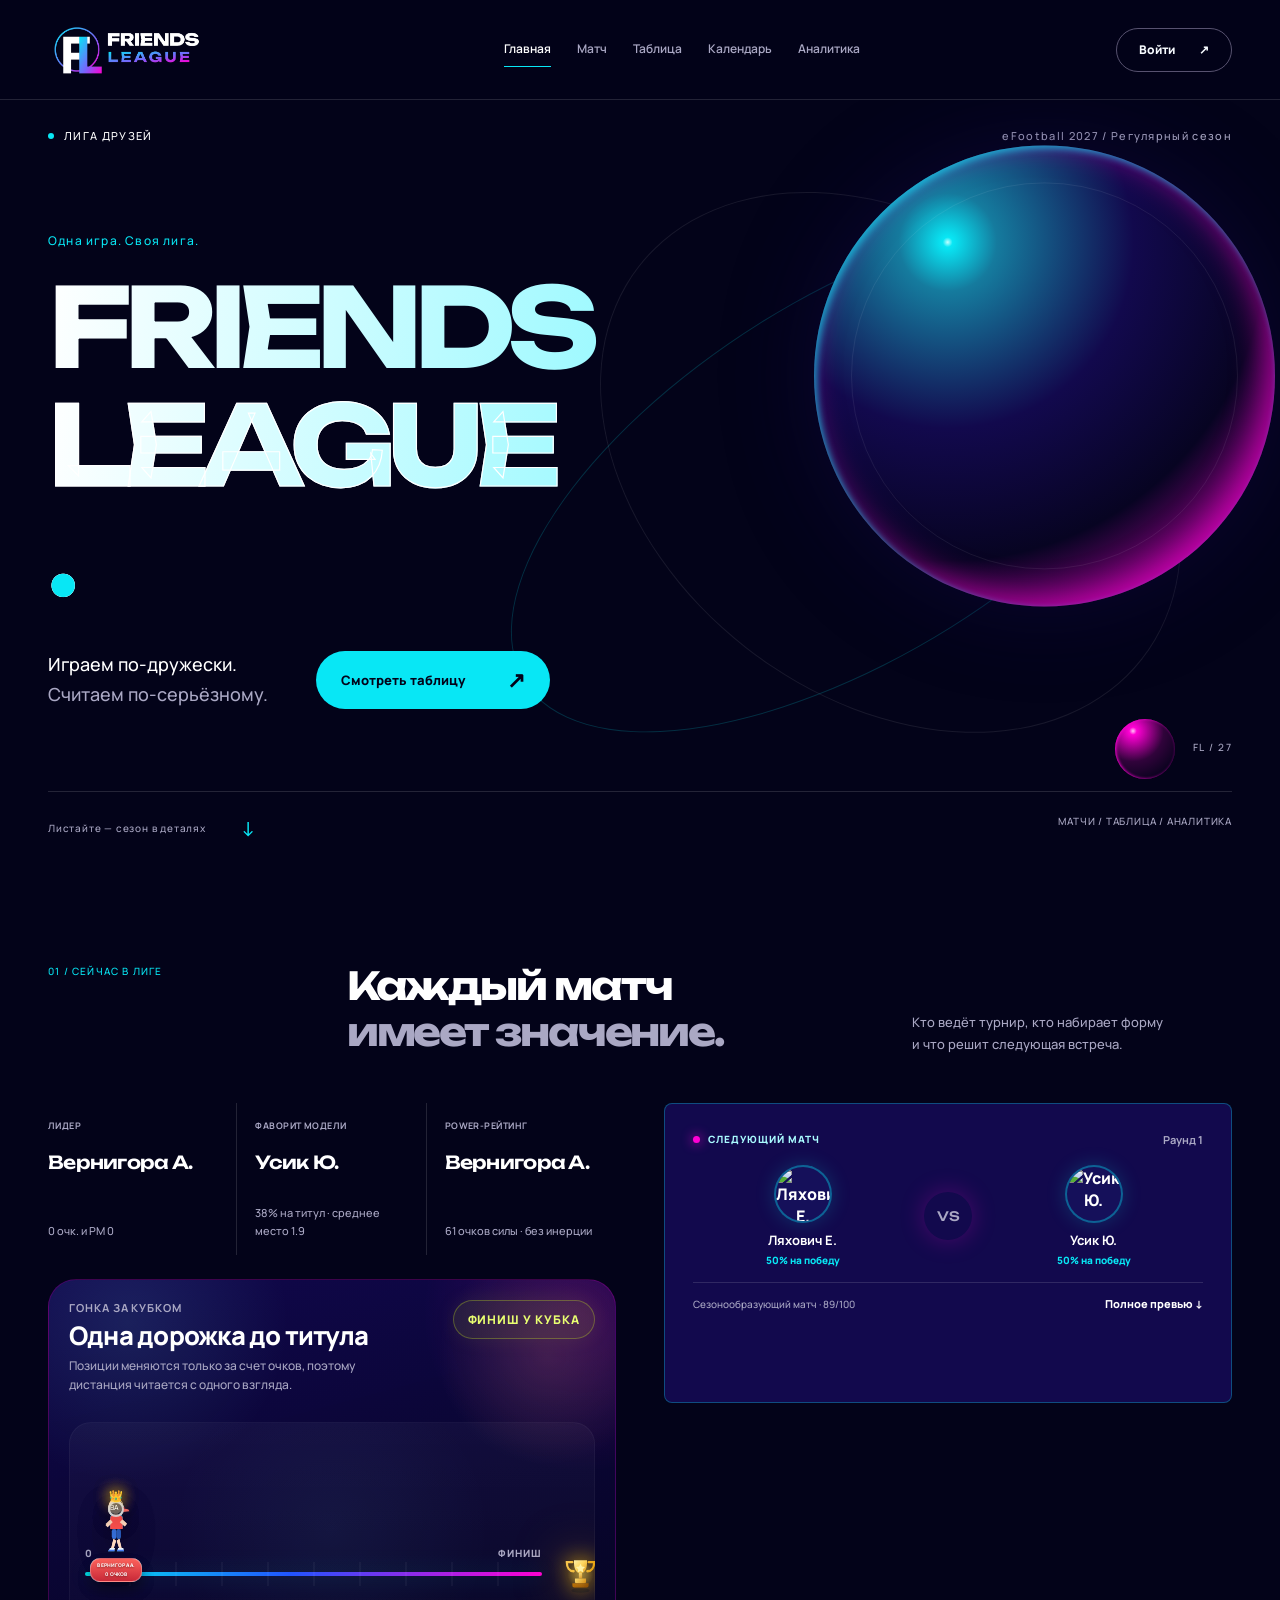
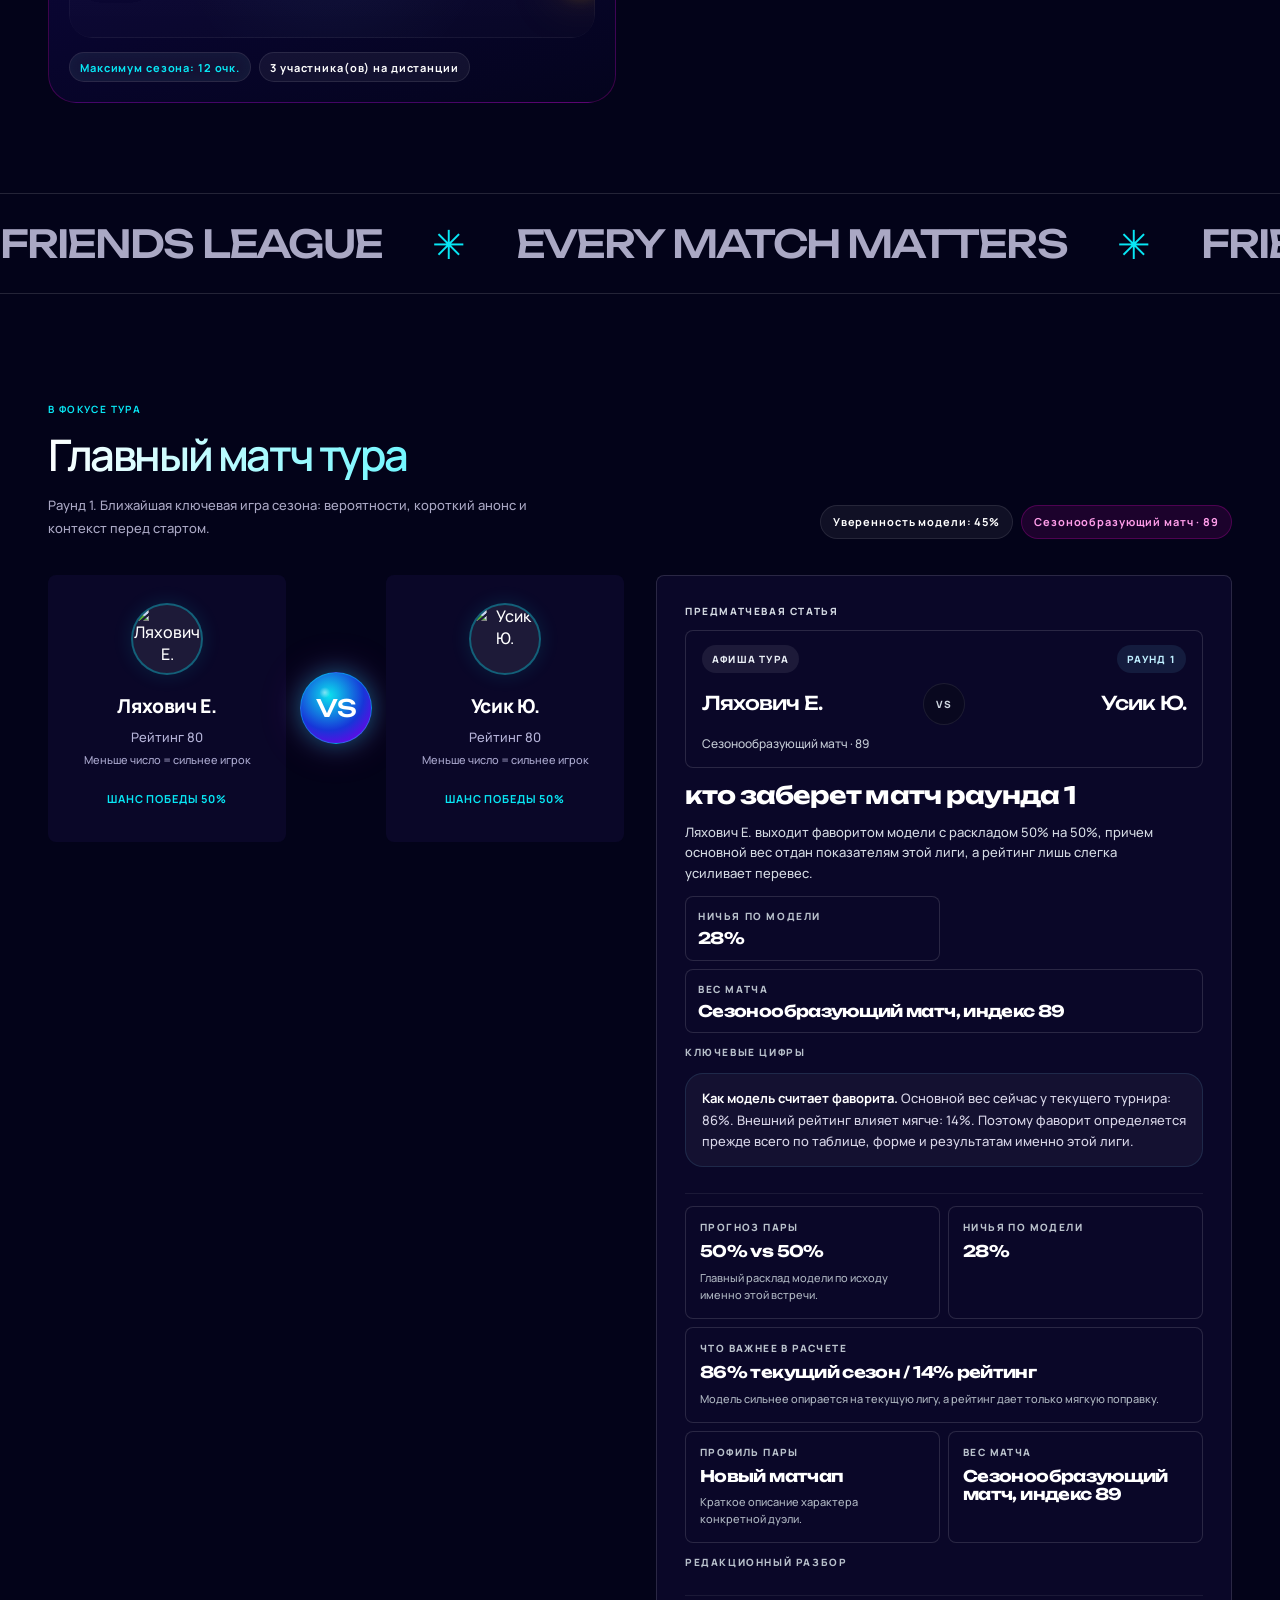
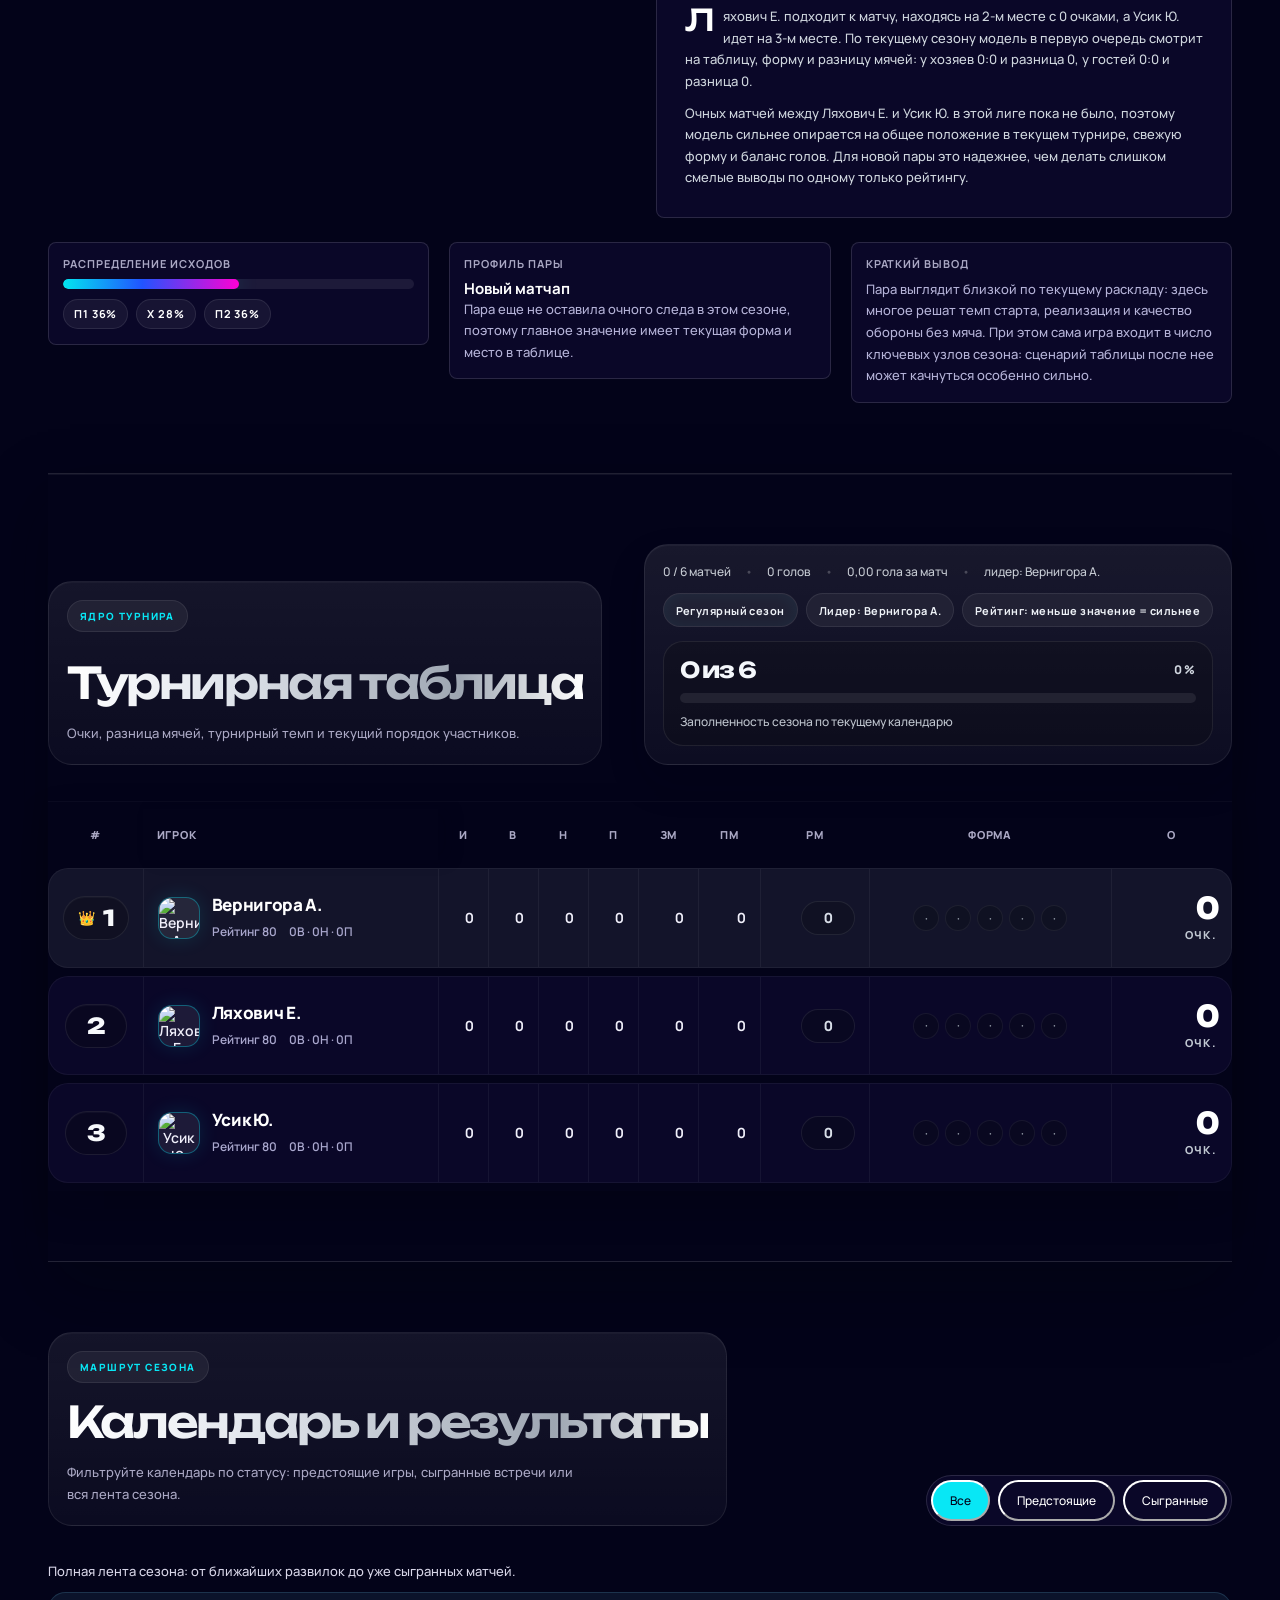
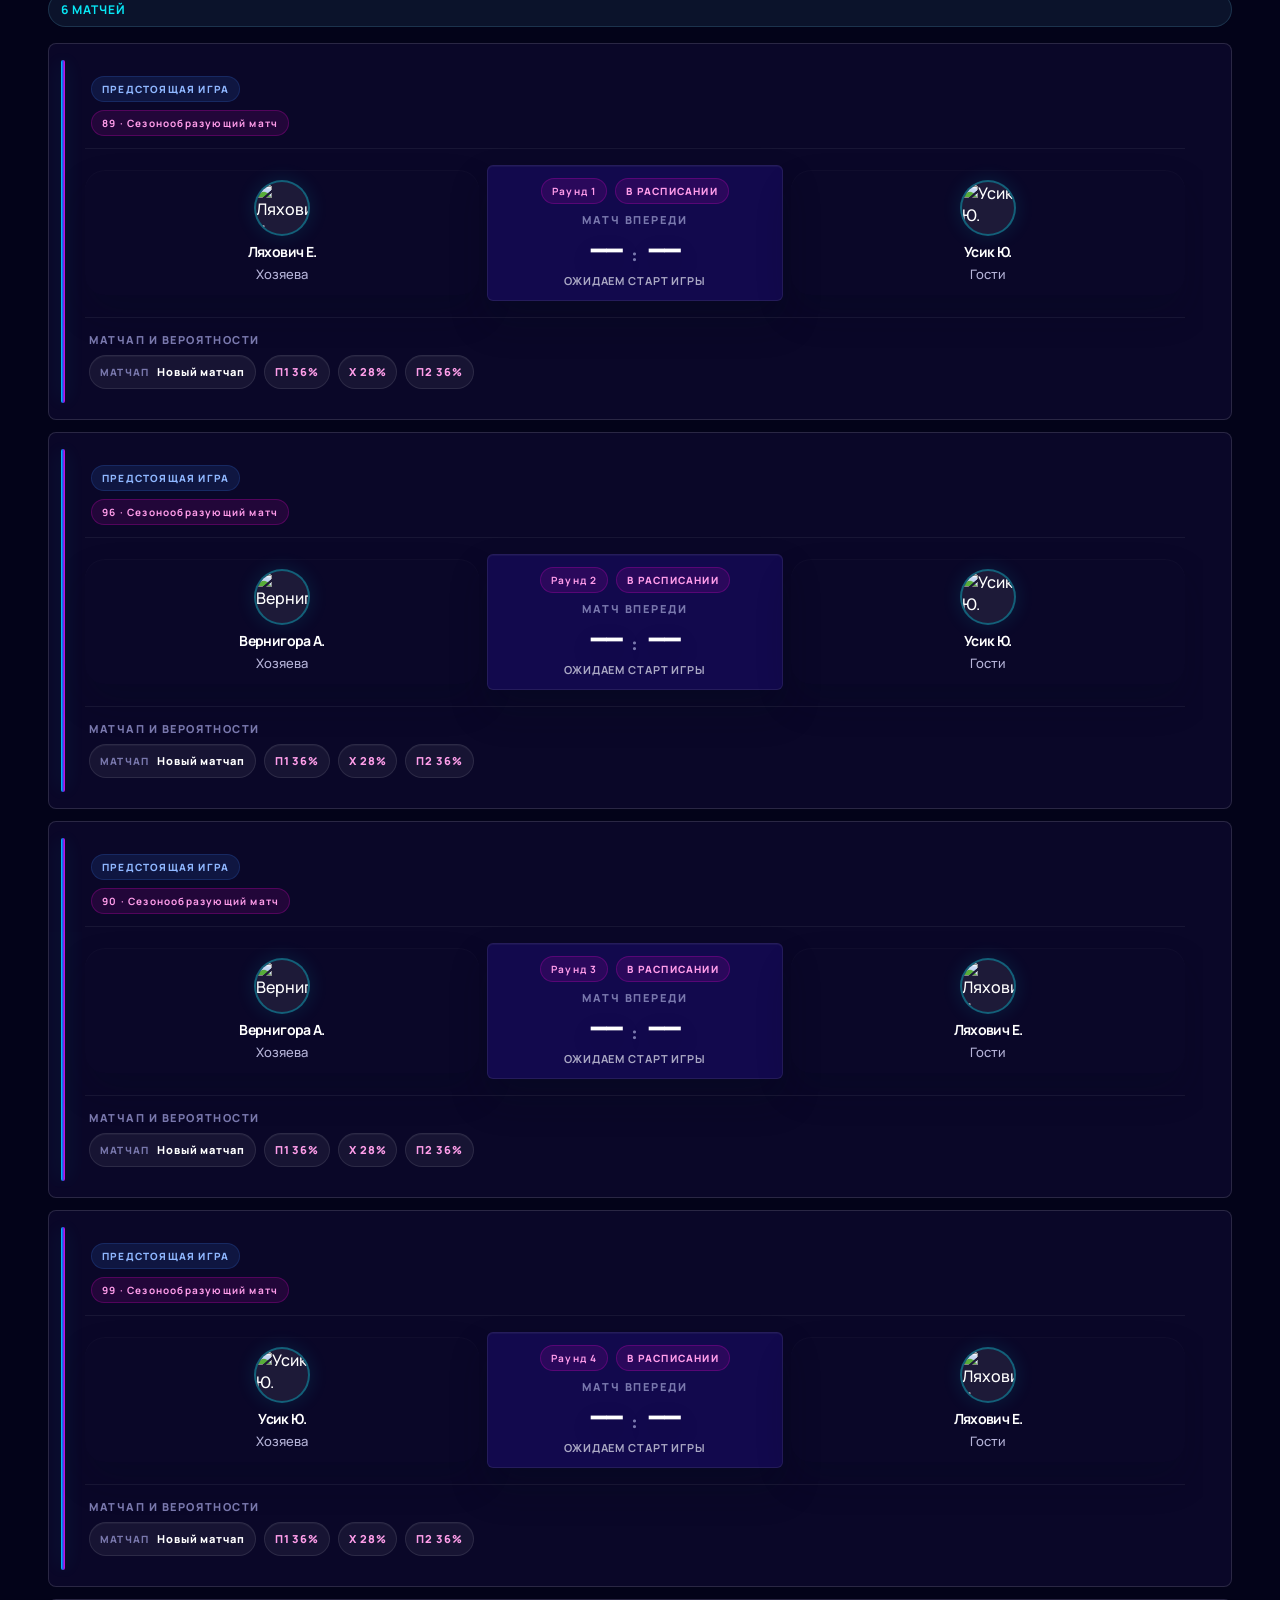
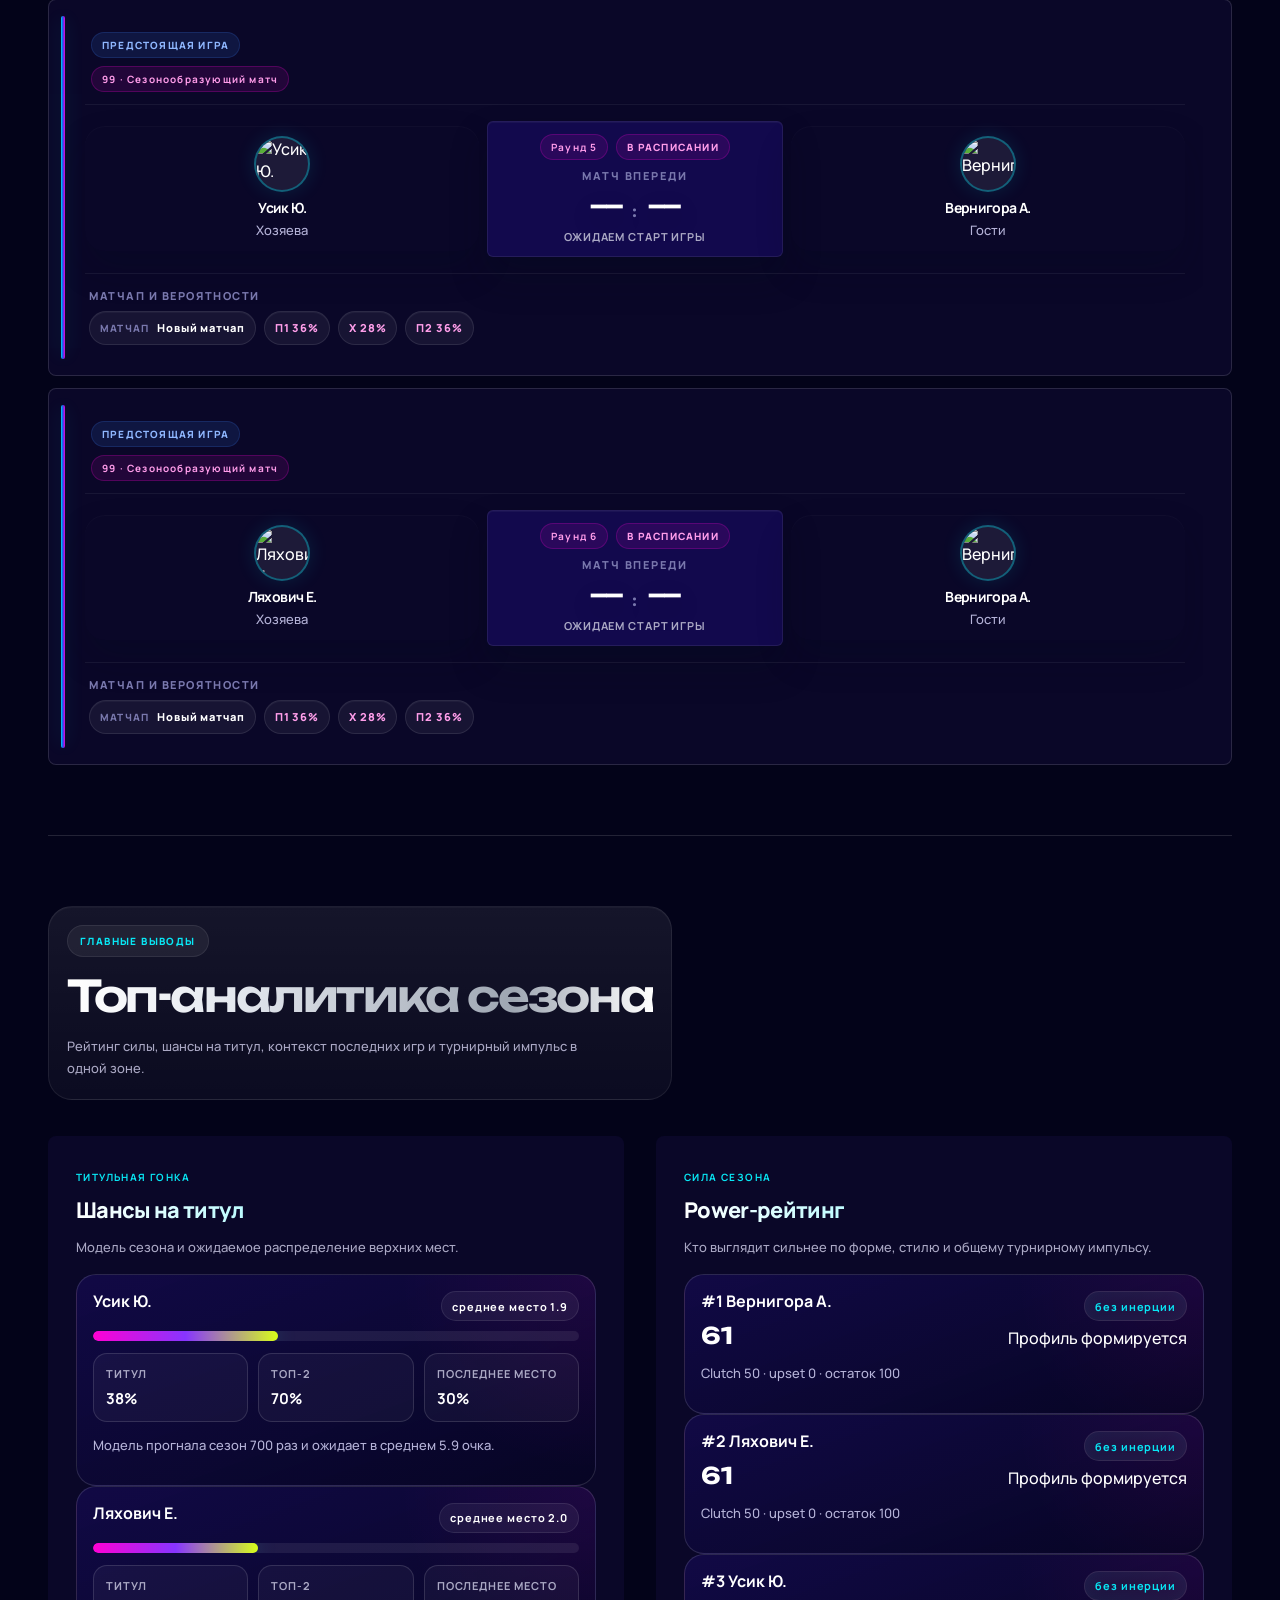
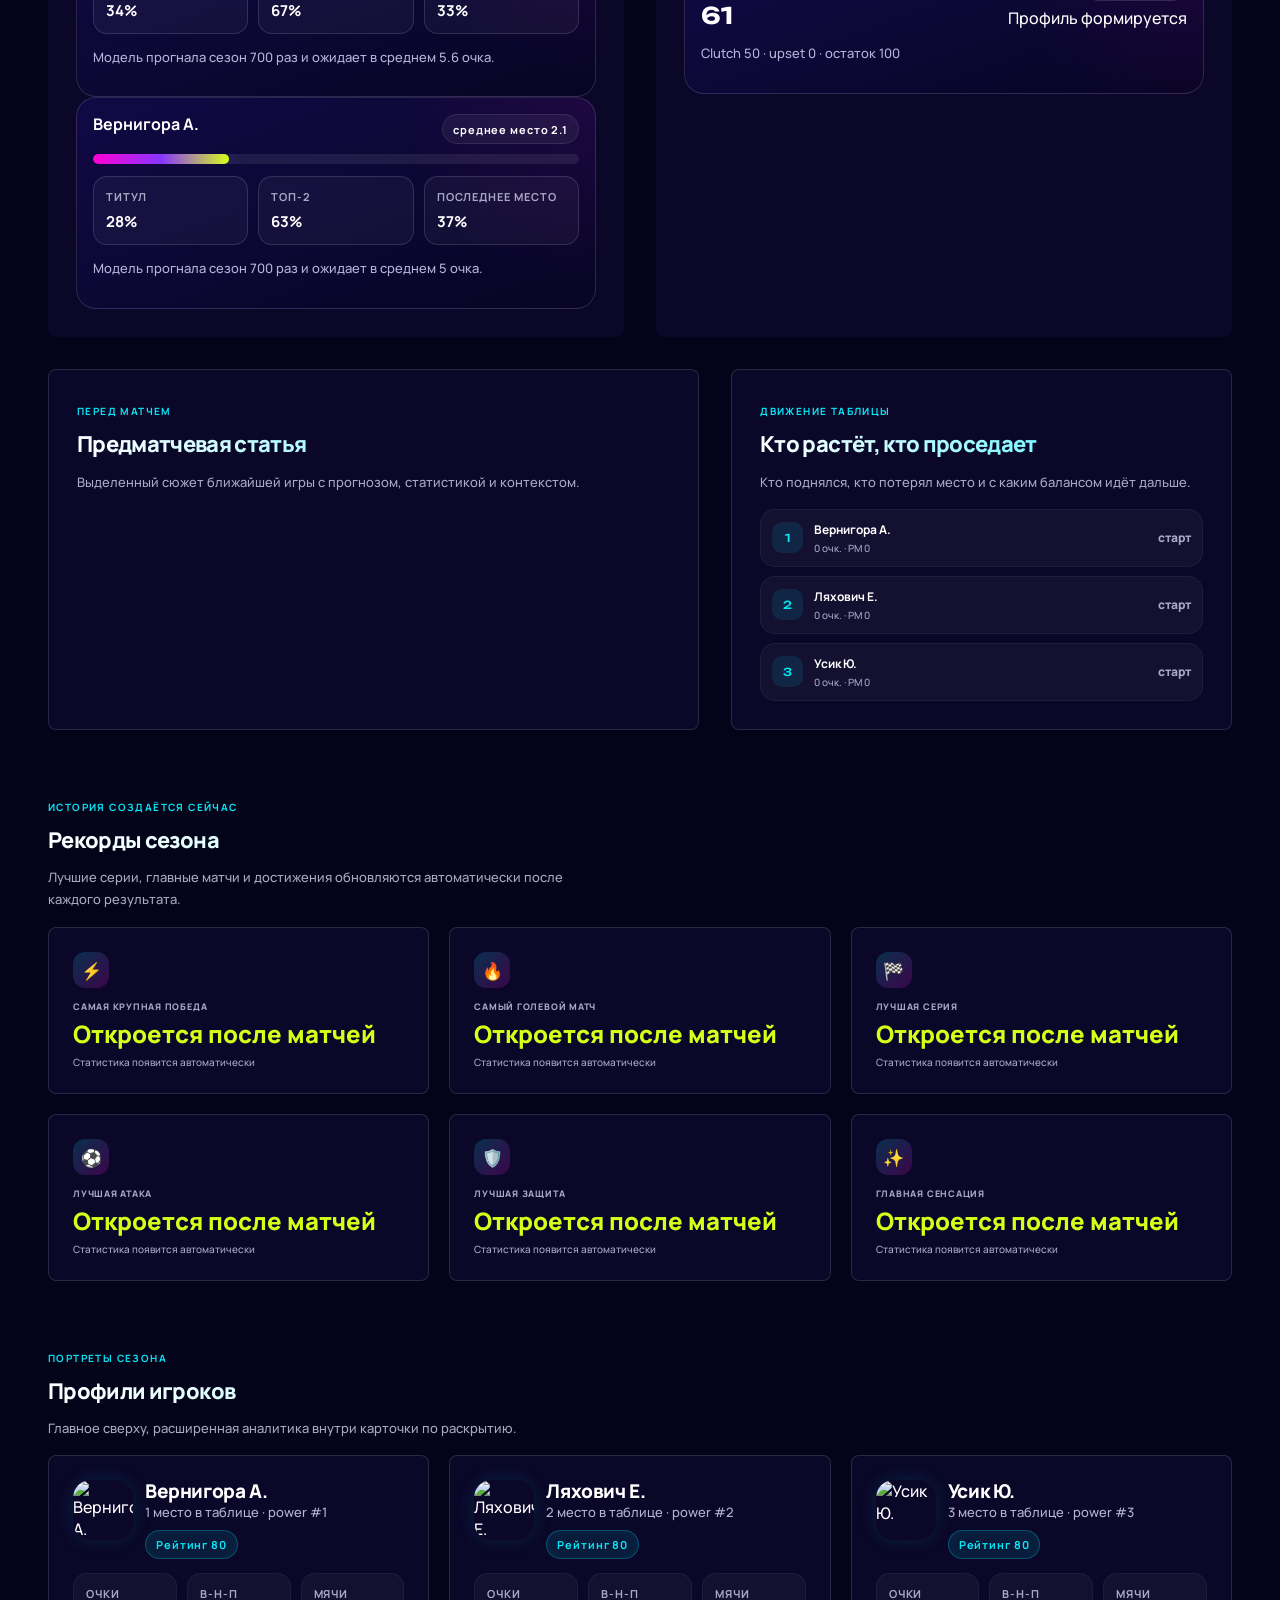
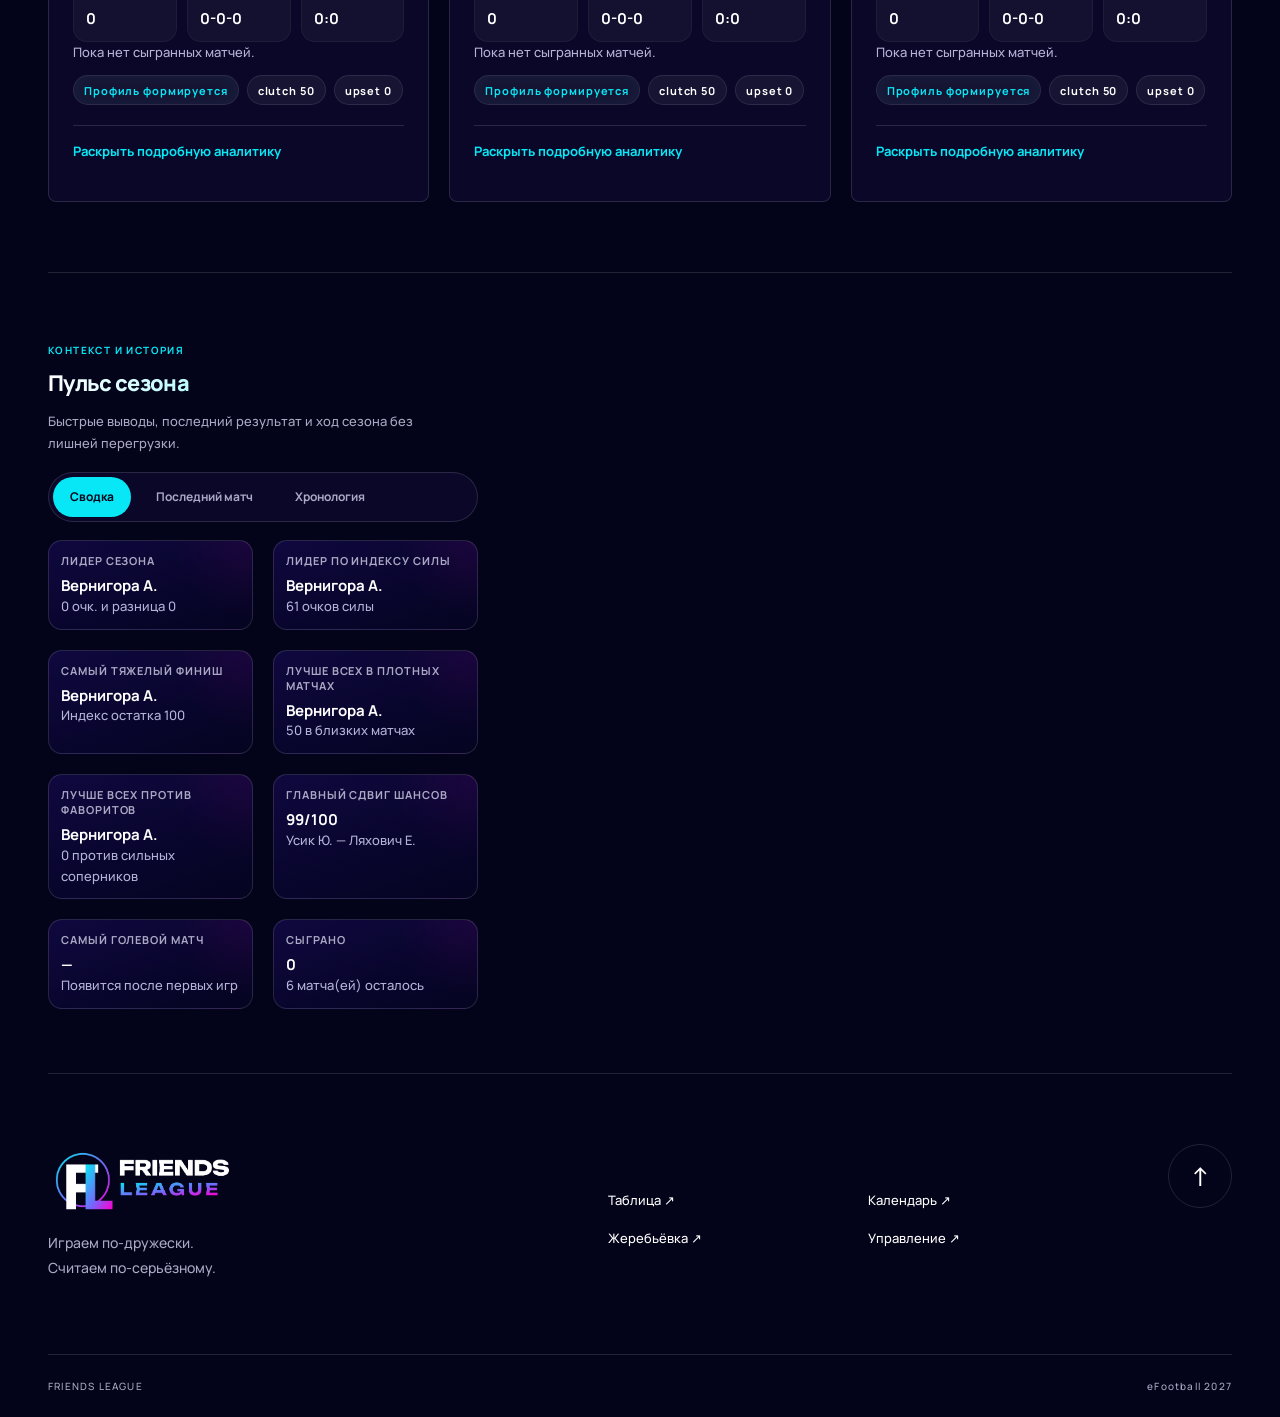
==== commit 83f2f3f3: "Redesign Friends League with brandbook identity and layered scroll motion" ====
--- a/index.html
+++ b/index.html
@@ -3,10 +3,10 @@
   <head>
     <meta charset="UTF-8" />
     <meta name="viewport" content="width=device-width, initial-scale=1.0" />
-    <title>Турнир eFootball 2027</title>
+    <title>Friends League — eFootball 2027</title>
     <meta
       name="description"
-      content="Закрытая лига eFootball 2027: главный матч, таблица, календарь и ключевая аналитика в компактной публичной панели."
+      content="Friends League. Играем по-дружески. Считаем по-серьёзному. Таблица, календарь и аналитика eFootball 2027."
     />
     <link rel="canonical" href="https://yuraboo.github.io/efootball2026/" />
     <link rel="preconnect" href="https://fonts.googleapis.com" />
@@ -27,8 +27,10 @@
     <link rel="stylesheet" href="./assets/calendar-player-readability.css?v=4" />
     <link rel="stylesheet" href="./assets/layout-hotfix-20260823.css?v=4" />
     <link rel="stylesheet" href="./assets/mobile-only-hotfix-20260824.css?v=1" />
+    <link rel="icon" type="image/png" href="./assets/media/brand/fl-monogram.png" />
+    <link rel="stylesheet" href="./assets/friends-league.css?v=1" />
   </head>
-  <body class="site-body">
+  <body class="site-body friends-league">
     <div class="site-loader" id="site-loader" aria-live="polite">
       <div class="loader-core">
         <div class="loader-orbit" aria-hidden="true">
@@ -41,6 +43,7 @@
       </div>
     </div>
 
+    <a class="fl-skip" href="#standings-section">Перейти к таблице</a>
     <div class="background-grid" aria-hidden="true"></div>
     <div class="background-gradient background-gradient-left" aria-hidden="true"></div>
     <div class="background-gradient background-gradient-right" aria-hidden="true"></div>
@@ -55,60 +58,51 @@
       <span class="bubble bubble-g"></span>
     </div>
 
-    <div class="floating-nav" aria-label="Быстрая навигация">
-      <div class="nav-brand">
-        <span class="nav-brand-mark">eFootball League</span>
-      </div>
+    <nav class="floating-nav" aria-label="Быстрая навигация">
+      <a class="nav-brand" href="#league-home" aria-label="Friends League — главная">
+        <img src="./assets/media/brand/friends-league.png" alt="Friends League" width="240" height="72" />
+      </a>
       <div class="nav-links">
-        <a class="nav-link" href="#hero-next-match-card">Главная</a>
+        <a class="nav-link" href="#league-home">Главная</a>
         <a class="nav-link" href="#next-match-panel">Матч</a>
         <a class="nav-link" href="#standings-section">Таблица</a>
         <a class="nav-link" href="#matches-panel">Календарь</a>
         <a class="nav-link" href="#analytics-section">Аналитика</a>
-        <a class="nav-admin-link" href="./admin.html">Админка</a>
-      </div>
-      <div class="nav-progress" aria-hidden="true">
-        <span class="nav-progress-fill"></span>
-      </div>
-    </div>
-
-    <header class="hero-shell shell">
-      <div class="hero-card hero-card-compact">
-        <div class="hero-topline hero-topline-compact">
-          <div>
-            <div class="hero-kicker">Турнир под контролем</div>
-            <div class="hero-season-pill">Сезон 2027</div>
-          </div>
-          <div class="hero-topline-actions">
-            <a class="utility-link admin-entry-link" href="./admin.html">Войти в админку</a>
+      </div>
+      <a class="nav-admin-link" href="./admin.html">Войти <span aria-hidden="true">↗</span></a>
+      <div class="nav-progress" aria-hidden="true"><span class="nav-progress-fill"></span></div>
+    </nav>
+
+    <header class="hero-shell shell" id="league-home">
+      <div class="hero-card fl-hero">
+        <div class="fl-hero-meta"><span><i></i> ЛИГА ДРУЗЕЙ</span><span>eFootball 2027 / Регулярный сезон</span></div>
+        <div class="fl-hero-stage">
+          <div class="fl-art" aria-hidden="true">
+            <div class="fl-orbit fl-orbit-one"></div><div class="fl-orbit fl-orbit-two"></div>
+            <div class="fl-orb-position"><div class="fl-orb"></div></div>
+            <div class="fl-satellite"></div><span class="fl-art-coordinate">FL / 27</span>
+          </div>
+          <div class="hero-copy fl-hero-copy">
+            <div class="fl-overline">Одна игра. Своя лига.</div>
+            <h1 class="hero-title"><span>FRIENDS</span><span class="fl-outline">LEAGUE<span class="fl-title-dot">.</span></span></h1>
+            <div class="fl-hero-bottom">
+              <p class="hero-description">Играем по-дружески.<br><span>Считаем по-серьёзному.</span></p>
+              <a class="fl-primary" href="#standings-section">Смотреть таблицу <span aria-hidden="true">↗</span></a>
+            </div>
           </div>
         </div>
-
-        <div class="hero-grid hero-grid-compact">
-          <div class="hero-copy hero-copy-compact">
-            <div class="hero-chip-row">
-              <span class="section-chip">Регулярный сезон</span>
-            </div>
-            <h1 class="hero-title hero-title-compact">Турнир eFootball 2027</h1>
-            <p class="hero-description hero-description-compact">
-              Закрытый турнир с общей таблицей, календарем, формой игроков и прогнозами на ближайшие матчи.
-            </p>
-            <div class="hero-route-row">
-              <a class="hero-route-chip hero-route-chip--primary" href="#next-match-panel">Главный матч</a>
-              <a class="hero-route-chip" href="#standings-section">Таблица</a>
-              <a class="hero-route-chip" href="#matches-panel">Календарь</a>
-              <a class="hero-route-chip" href="#analytics-section">Топ-аналитика</a>
-            </div>
-            <div class="hero-stats hero-stats-tight" id="hero-stats"></div>
-          </div>
-
-          <div class="hero-side">
-            <article class="hero-match-card" id="hero-next-match-card"></article>
-            <div id="hero-race"></div>
-          </div>
-        </div>
+        <div class="fl-hero-foot"><a href="#fl-season">Листайте — сезон в деталях <span aria-hidden="true">↓</span></a><span>МАТЧИ / ТАБЛИЦА / АНАЛИТИКА</span></div>
       </div>
     </header>
+
+    <section class="fl-season shell" id="fl-season" aria-label="Обзор сезона">
+      <div class="fl-section-intro"><span class="fl-section-index">01 / СЕЙЧАС В ЛИГЕ</span><h2>Каждый матч<br><span>имеет значение.</span></h2><p>Кто ведёт турнир, кто набирает форму<br>и что решит следующая встреча.</p></div>
+      <div class="fl-season-grid">
+        <div class="fl-season-overview"><div class="hero-stats" id="hero-stats"></div><div id="hero-race"></div></div>
+        <div class="hero-side"><article class="hero-match-card" id="hero-next-match-card"></article></div>
+      </div>
+    </section>
+    <div class="fl-marquee" aria-hidden="true"><div><span>FRIENDS LEAGUE</span><b>✳</b><span>EVERY MATCH MATTERS</span><b>✳</b><span>FRIENDS LEAGUE</span><b>✳</b><span>EVERY MATCH MATTERS</span><b>✳</b></div></div>
 
     <main class="shell public-layout">
       <section class="main-column">
@@ -274,6 +268,13 @@
       </aside>
     </main>
 
+    <footer class="fl-footer shell">
+      <div><img src="./assets/media/brand/friends-league.png" alt="Friends League" width="240" height="72" /><p>Играем по-дружески.<br>Считаем по-серьёзному.</p></div>
+      <div class="fl-footer-links"><a href="#standings-section">Таблица ↗</a><a href="#matches-panel">Календарь ↗</a><a href="./draw/">Жеребьёвка ↗</a><a href="./admin.html">Управление ↗</a></div>
+      <a class="fl-back-top" href="#league-home" aria-label="В начало страницы">↑</a>
+      <div class="fl-footer-bottom"><span>FRIENDS LEAGUE</span><span>eFootball 2027</span></div>
+    </footer>
+    <script defer src="./assets/js/friends-league-motion.js?v=1"></script>
     <script src="https://www.gstatic.com/firebasejs/10.12.5/firebase-app-compat.js"></script>
     <script src="https://www.gstatic.com/firebasejs/10.12.5/firebase-firestore-compat.js"></script>
     <script src="./assets/js/shared/league-core-a.js?v=27"></script>
--- a/assets/friends-league.css
+++ b/assets/friends-league.css
@@ -0,0 +1,192 @@
+/* Friends League: brandbook palette and typography, Refero editorial scale.
+   Presentation only. Existing render targets and tournament code are retained. */
+:root { --bg:#030319; --bg-2:#12094d; --bg-3:#12094d; --accent:#08e7f5; --accent-2:#ff00d4; --gold:#d8ff18; --success:#d8ff18; --text:#fff; --text-soft:#d8d6e8; --muted:#aaa8c4; --line:rgba(255,255,255,.13); --line-strong:rgba(8,231,245,.4); --fl-ease:cubic-bezier(.16,1,.3,1); }
+body.friends-league { background:#030319; overflow-x:clip; }
+.friends-league::before,.friends-league::after,.friends-league > .background-gradient,.friends-league > .background-stars,.friends-league > .background-bubbles { display:none; }
+.friends-league > .background-grid { opacity:.08; pointer-events:none; }
+.friends-league .shell { width:min(1440px,calc(100% - 96px)); }
+.friends-league :is(a,button,summary):focus-visible { outline:2px solid #08e7f5; outline-offset:5px; }
+.fl-skip { position:fixed;top:8px;left:16px;z-index:10000;padding:12px 20px;background:#08e7f5;color:#030319;transform:translateY(-160%); }
+.fl-skip:focus { transform:none; }
+.friends-league .floating-nav { position:sticky;top:0;left:auto;transform:none;width:100%;max-width:none;margin:0;min-height:100px;padding:16px 48px;display:flex;gap:32px;justify-content:space-between;border:0;border-bottom:1px solid var(--line);border-radius:0;background:rgba(3,3,25,.93);box-shadow:none;backdrop-filter:blur(18px);z-index:100; }
+.friends-league .nav-brand { flex:0 0 200px; }
+.friends-league .nav-brand img { width:200px;height:60px;object-fit:contain; }
+.friends-league .nav-links { gap:26px;flex-wrap:nowrap; }
+.friends-league .nav-link { position:relative;min-height:44px;padding:12px 0;border:0;border-radius:0;background:none;box-shadow:none;font-size:12px;font-weight:600;letter-spacing:0;text-transform:none;color:#aaa8c4;white-space:nowrap; }
+.friends-league .nav-link:hover,.friends-league .nav-link.is-active { color:#fff;background:none;box-shadow:none; }
+.friends-league .nav-link::after { content:'';position:absolute;bottom:5px;left:0;right:0;height:1px;background:#08e7f5;transform:scaleX(0);transform-origin:left;transition:transform .4s var(--fl-ease); }
+.friends-league .nav-link:hover::after,.friends-league .nav-link.is-active::after { transform:scaleX(1); }
+.friends-league .nav-admin-link { flex:none;min-height:44px;gap:24px;border:1px solid #57526f;border-radius:40px;background:none;box-shadow:none;margin:0;padding:0 22px;text-transform:none;letter-spacing:0;font-size:12px; }
+.friends-league .nav-admin-link:hover { border-color:#08e7f5;background:#12094d; }
+.friends-league .nav-progress { bottom:-1px;height:2px;background:none; }
+.friends-league .nav-progress-fill { background:#08e7f5;box-shadow:none; }
+.friends-league .hero-shell { padding:0;scroll-margin-top:100px; }
+.friends-league .fl-hero { position:relative;padding:0;overflow:visible;border:0;border-radius:0;box-shadow:none;background:none;backdrop-filter:none; }
+.friends-league .fl-hero::before,.friends-league .fl-hero::after { display:none; }
+.fl-hero-meta { display:flex;align-items:center;justify-content:space-between;gap:20px;padding:28px 0;font-size:11px;letter-spacing:.12em;color:#aaa8c4; }
+.fl-hero-meta > span:first-child { color:#fff;display:flex;align-items:center;gap:10px; }
+.fl-hero-meta i { width:6px;height:6px;border-radius:50%;background:#08e7f5; }
+.fl-hero-stage { position:relative;isolation:isolate;min-height:620px;display:flex;align-items:center;padding:40px 0 60px; }
+.friends-league .fl-hero-copy { width:100%;max-width:none;position:relative;z-index:2; }
+.fl-overline { color:#08e7f5;font-size:12px;letter-spacing:.1em;margin-bottom:24px; }
+.friends-league .hero-title { display:block;font-family:var(--font-title);font-size:clamp(62px,9.35vw,150px);font-weight:700;line-height:.98;letter-spacing:-.075em;margin:0;max-width:none;background:none;color:#fff;-webkit-text-fill-color:initial;text-shadow:none; }
+.hero-title > span { display:block; }
+.friends-league .hero-title .fl-outline { color:transparent;-webkit-text-stroke:1.2px #fff; }
+.friends-league .hero-title .fl-title-dot { -webkit-text-stroke:0;color:#08e7f5; }
+.fl-hero-bottom { margin-top:42px;display:flex;gap:48px;align-items:center; }
+.friends-league .hero-description { margin:0;font-size:18px;line-height:1.65;color:#fff;max-width:none; }
+.hero-description span { color:#aaa8c4; }
+.fl-primary { display:inline-flex;justify-content:space-between;align-items:center;gap:42px;border-radius:40px;padding:18px 25px;text-decoration:none;background:#08e7f5;color:#030319;font-size:13px;font-weight:800;transition:transform .35s var(--fl-ease),box-shadow .35s; }
+.fl-primary span { font-size:22px;line-height:1;transition:transform .35s; }
+.fl-primary:hover { transform:translateY(-4px);box-shadow:0 0 28px #08e7f530; }
+.fl-primary:hover span { transform:translate(3px,-3px); }
+.fl-art { position:absolute;inset:0 0 0 40%;z-index:0;pointer-events:none; }
+.fl-orb-position { position:absolute;width:clamp(300px,36vw,570px);aspect-ratio:1;right:-6%;top:2%;transform:translate3d(0,var(--fl-orb-y,0px),0); }
+.fl-orb { width:100%;height:100%;border-radius:50%;background:radial-gradient(circle at 29% 21%,#c6ffff 0%,#08e7f5 1%,#157b9e 10%,#12094d 38%,#070422 65%,#ff00d4 97%);box-shadow:inset 3px 3px 7px #08e7f5a0,inset -9px -7px 32px #ff00d490,0 0 90px #12094d70;animation:fl-orb-breathe 9s ease-in-out infinite alternate; }
+.fl-orb::after { content:'';position:absolute;inset:8%;border-radius:50%;border:1px solid #ffffff12; }
+.fl-orbit { position:absolute;width:110%;height:58%;top:20%;left:-8%;border:1px solid #08e7f530;border-radius:50%;transform:rotate(-32deg); }
+.fl-orbit-two { width:90%;height:76%;left:7%;top:9%;border-color:#ffffff15;transform:rotate(38deg); }
+.fl-satellite { position:absolute;right:8%;bottom:2%;width:60px;height:60px;border-radius:50%;background:radial-gradient(circle at 30% 20%,#ffc9f6,#ff00d4 6%,#31033b 48%,#030319 85%);box-shadow:inset 1px 0 3px #ff00d4;animation:fl-satellite 10s ease-in-out infinite alternate; }
+.fl-art-coordinate { position:absolute;right:0;bottom:6%;font-size:10px;letter-spacing:.15em;color:#aaa8c4; }
+.fl-hero-foot { display:flex;justify-content:space-between;gap:20px;border-top:1px solid var(--line);padding:22px 0;font-size:10px;letter-spacing:.08em;color:#aaa8c4; }
+.fl-hero-foot a { text-decoration:none;display:flex;gap:35px;align-items:center; }
+.fl-hero-foot a span { color:#08e7f5;font-size:20px;animation:fl-scroll-cue 2s ease-in-out infinite; }
+.fl-season { padding:100px 0 90px;scroll-margin-top:110px; }
+.fl-section-intro { display:grid;grid-template-columns:1fr 2fr 1.2fr;gap:32px;align-items:end;margin-bottom:48px; }
+.fl-section-index { align-self:start;color:#08e7f5;font-size:10px;letter-spacing:.12em;line-height:1.7; }
+.fl-section-intro h2 { margin:0;font-family:var(--font-title);font-size:clamp(26px,3vw,44px);line-height:1.2;letter-spacing:-.055em; }
+.fl-section-intro h2 span { color:#aaa8c4; }
+.fl-section-intro p { font-size:13px;line-height:1.7;margin:0;color:#aaa8c4; }
+.fl-season-grid { display:grid;grid-template-columns:1fr 1fr;gap:48px;align-items:start; }
+.fl-season-overview { min-width:0; }
+.friends-league .hero-stats { display:grid;grid-template-columns:repeat(3,minmax(0,1fr));gap:0;margin:0 0 24px; }
+.friends-league .hero-stats .stat-card { border:0;border-radius:0;background:none;box-shadow:none;padding:16px 18px 16px 0;border-right:1px solid var(--line); }
+.friends-league .hero-stats .stat-card + .stat-card { padding-left:18px; }
+.friends-league .hero-stats .stat-card:last-child { border:0; }
+.friends-league .hero-stats .stat-value { font-size:18px;line-height:1.4;letter-spacing:-.04em;color:#fff; }
+.friends-league .hero-stats .stat-label { color:#aaa8c4;letter-spacing:.05em;font-size:9px; }
+.friends-league .hero-stats .stat-note { font-size:11px;line-height:1.6;color:#aaa8c4; }
+.friends-league .hero-side { display:block; }
+.friends-league .hero-match-card { min-height:300px;padding:28px;border:1px solid #08e7f54d;border-radius:8px;background:#12094d;box-shadow:none; }
+.friends-league .hero-match-card::before,.friends-league .hero-match-card::after { display:none; }
+.friends-league .hero-duelist img,.friends-league .hero-duelist .fallback { border-radius:50%; }
+.friends-league .hero-vs { background:none;border:0;color:#aaa8c4; }
+.friends-league .hero-match-actions { border-top-color:#ffffff20; }
+.fl-marquee { overflow:hidden;border-block:1px solid var(--line);padding:22px 0;color:#aaa8c4; }
+.fl-marquee > div { display:flex;align-items:center;gap:50px;width:max-content;animation:fl-marquee 35s linear infinite; }
+.fl-marquee span { font-family:var(--font-title);font-size:clamp(24px,3vw,44px);letter-spacing:-.05em;white-space:nowrap; }
+.fl-marquee b { color:#08e7f5;font-size:40px;font-weight:400; }
+.friends-league .public-layout { display:flex;flex-direction:column;gap:0;padding-top:32px;padding-bottom:0; }
+.friends-league .main-column,.friends-league .secondary-column,.friends-league .side-column { display:flex;flex-direction:column;gap:0;width:100%; }
+.friends-league .public-layout > .secondary-column,.friends-league .public-layout > .side-column { display:flex; }
+.friends-league :is(.panel,.preview-article,.player-card,.match-card,.analytic-hero-card,.list-card,.mini-card,.metric-pill,.record-card) { box-shadow:none;backdrop-filter:none;border-color:var(--line); }
+.friends-league .panel::before,.friends-league .panel::after { display:none; }
+.friends-league :is(#next-match-panel.focus-priority-panel,#standings-section,#matches-panel,#analytics-section) { padding:70px 0;border:0;border-bottom:1px solid var(--line);border-radius:0;background:transparent!important;overflow:visible;scroll-margin-top:100px; }
+.friends-league :is(#analytics-section,#matches-panel,#next-match-panel) > .panel-header,.friends-league #standings-section > .panel-header { display:flex;justify-content:space-between;align-items:flex-end;gap:32px;margin-bottom:36px; }
+.friends-league :is(#analytics-section,#matches-panel,#next-match-panel,#standings-section) > .panel-header .panel-title { font-size:clamp(26px,3.4vw,50px);line-height:1.15;letter-spacing:-.055em;font-weight:600;max-width:24ch; }
+.friends-league .panel-kicker { color:#08e7f5;font-size:10px;letter-spacing:.14em;margin-bottom:14px; }
+.friends-league .panel-subtitle { color:#aaa8c4;font-size:13px!important;line-height:1.7!important;max-width:65ch!important;margin-top:14px; }
+.friends-league .focus-priority-panel .next-match-stage { grid-template-columns:minmax(0,1fr) minmax(0,1fr);gap:32px; }
+.friends-league .focus-priority-panel .next-match-footer { grid-template-columns:repeat(3,minmax(0,1fr));gap:20px;margin-top:24px; }
+.friends-league :is(.focus-priority-panel .player-tile,.focus-priority-panel .preview-article,.feature-duel-banner,.next-match-note-card,.focus-priority-panel .next-match-footer > div,.focus-priority-panel .metric-pill,.feature-article-meta-item) { background:#0a0728!important;border-radius:8px;border-color:var(--line);box-shadow:none; }
+.friends-league .focus-priority-panel .preview-article { padding:28px; }
+.friends-league .focus-priority-panel .article-title { font-size:24px; }
+.friends-league .focus-priority-panel .preview-article::before { display:none; }
+.friends-league .focus-priority-panel .player-tile { padding:28px 18px; }
+.friends-league .standings-table { border-spacing:0 8px; }
+.friends-league #standings-section .table-wrap { background:none!important;border:0;border-radius:0;padding:0; }
+.friends-league #standings-section .table-wrap::before { display:none; }
+.friends-league .standings-table th { background:transparent!important;color:#aaa8c4;border:0;font-size:11px;padding-block:18px; }
+.friends-league .standings-table td { background:#0a0728!important;border-color:#ffffff0d!important;padding-block:24px;box-shadow:none!important; }
+.friends-league .standings-table tbody tr:first-child td { background:#13142a!important; }
+.friends-league .standings-table tbody tr:first-child td:first-child { color:#d8ff18; }
+.friends-league .standings-table tbody tr { transition:transform .3s var(--fl-ease); }
+.friends-league .standings-table tbody tr:hover { transform:translateX(4px); }
+.friends-league #matches-panel .matches-list { display:grid;grid-template-columns:repeat(2,minmax(0,1fr));gap:20px; }
+.friends-league .match-card { background:#0a0728!important;border-radius:8px;transition:border-color .3s,transform .4s var(--fl-ease); }
+.friends-league .match-card:hover { transform:translateY(-4px);border-color:#08e7f54d; }
+.friends-league .match-card-body { grid-template-columns:minmax(0,1fr) minmax(90px,.75fr) minmax(0,1fr);gap:8px; }
+.friends-league .match-card-player { background:none;border:0;padding:10px 0; }
+.friends-league .match-card-center { background:#12094d;border-radius:6px;min-height:120px;padding:12px 8px; }
+.friends-league .match-card-team strong { font-size:14px; }
+.friends-league .match-card-score-big span { font-size:30px; }
+.friends-league .match-card .row-avatar { border-radius:50%; }
+.friends-league .segment-control,.friends-league .segmented { border-radius:40px;background:#0a0728;border:1px solid var(--line);padding:4px; }
+.friends-league :is(.segment-btn,.segmented-btn) { border-radius:30px;background:transparent;box-shadow:none;font-size:12px;min-height:40px;padding:10px 17px; }
+.friends-league :is(.segment-btn,.segmented-btn).is-active { background:#08e7f5;color:#030319;box-shadow:none; }
+.friends-league #analytics-section .analytics-priority-grid { grid-template-columns:repeat(2,minmax(0,1fr));gap:32px;margin-bottom:32px; }
+.friends-league #analytics-section :is(.analytic-hero-card,.panel-soft) { background:#0a0728!important;border-radius:8px;padding:28px; }
+.friends-league #analytics-section .analytics-stream { display:grid;grid-template-columns:1.3fr 1fr;gap:32px; }
+.friends-league #analytics-section .analytics-stream .panel-title { font-size:22px; }
+.friends-league #analytics-section #records-section,.friends-league #analytics-section #players-section { background:none!important;border:0;border-radius:0;padding:64px 0 0; }
+.friends-league #records-section .records-grid { grid-template-columns:repeat(3,minmax(0,1fr));gap:20px; }
+.friends-league .record-card { background:#0a0728;border-radius:8px;padding:24px; }
+.friends-league .record-value { color:#d8ff18;font-size:24px; }
+.friends-league #players-section .players-grid { grid-template-columns:repeat(3,minmax(0,1fr));gap:20px; }
+.friends-league .player-card { background:#0a0728!important;border-radius:8px;padding:24px; }
+.friends-league .player-card .card-stats { grid-template-columns:repeat(3,minmax(0,1fr)); }
+.friends-league .player-card details { border-top:1px solid var(--line);margin-top:20px; }
+.friends-league .player-card summary { padding-block:16px;color:#08e7f5; }
+.friends-league .side-column > .panel:not(.guide-panel) { background:none;border:0;border-radius:0;padding:64px 0; }
+.friends-league .side-column .grid-2.compact-grid { grid-template-columns:repeat(2,minmax(0,1fr));gap:20px; }
+.friends-league .reveal-item { opacity:1;transform:none;transition:none; }
+.fl-enter { animation:fl-enter .85s var(--fl-ease) both; }
+.fl-footer { display:grid;grid-template-columns:1fr 1fr auto;gap:60px;padding:70px 0 24px;border-top:1px solid var(--line); }
+.fl-footer img { width:240px;height:72px;object-fit:contain; }
+.fl-footer p { font-size:14px;line-height:1.8;color:#aaa8c4; }
+.fl-footer-links { display:grid;grid-template-columns:1fr 1fr;gap:20px;align-content:center; }
+.fl-footer-links a { text-decoration:none;font-size:13px; }
+.fl-footer-links a:hover { color:#08e7f5; }
+.fl-back-top { width:64px;height:64px;border:1px solid var(--line);border-radius:50%;display:grid;place-items:center;text-decoration:none;font-size:26px; }
+.fl-back-top:hover { background:#08e7f5;color:#030319; }
+.fl-footer-bottom { grid-column:1/-1;display:flex;justify-content:space-between;border-top:1px solid var(--line);padding-top:24px;color:#aaa8c4;font-size:10px;letter-spacing:.12em; }
+@keyframes fl-enter { from { opacity:.2;transform:translateY(32px); } to { opacity:1;transform:none; } }
+@keyframes fl-orb-breathe { to { transform:rotate(-8deg) scale(1.035); } }
+@keyframes fl-satellite { to { transform:translate(-25px,-32px); } }
+@keyframes fl-scroll-cue { 50% { transform:translateY(5px); } }
+@keyframes fl-marquee { to { transform:translateX(-50%); } }
+@media(min-width:1000px) { .fl-hero-copy .fl-overline { animation:fl-enter 1s var(--fl-ease) both; } .hero-title > span { animation:fl-enter 1.15s var(--fl-ease) both; } .hero-title > span:nth-child(2) { animation-delay:.12s; } .fl-hero-bottom { animation:fl-enter 1.3s .2s var(--fl-ease) both; } }
+@media(max-width:1100px) { .friends-league .floating-nav { gap:20px;padding-inline:32px; } .friends-league .nav-links { gap:16px; } .friends-league .shell { width:calc(100% - 64px); } .fl-hero-stage { min-height:540px; } .fl-section-intro { grid-template-columns:1fr 2fr; } .fl-section-intro p { grid-column:2; } .fl-season-grid { gap:24px; } .friends-league #players-section .players-grid { grid-template-columns:1fr; } .friends-league .focus-priority-panel .next-match-stage { grid-template-columns:1fr; } }
+@media(max-width:760px) {
+ .friends-league .shell { width:calc(100% - 36px); }
+ .friends-league .floating-nav { display:grid;grid-template-columns:1fr auto;gap:4px 16px;padding:8px 18px;min-height:112px; }
+ .friends-league .nav-brand { width:160px; } .friends-league .nav-brand img { width:160px;height:48px; }
+ .friends-league .nav-admin-link { grid-column:2;grid-row:1;min-height:36px;padding:0 16px;gap:18px; }
+ .friends-league .nav-links { grid-column:1/-1;grid-row:2;display:flex;justify-content:space-between;gap:16px;overflow-x:auto;flex-wrap:nowrap; }
+ .friends-league .nav-link { flex:0 0 auto;font-size:11px;padding:10px 0;min-height:40px; }
+ .fl-hero-meta { align-items:flex-start;font-size:9px;padding:22px 0;letter-spacing:.05em; }
+ .fl-hero-meta > span:last-child { max-width:145px;text-align:right;line-height:1.6; }
+ .fl-hero-stage { min-height:570px;padding:125px 0 40px;align-items:flex-end; }
+ .friends-league .hero-title { font-size:clamp(40px,11.7vw,85px);letter-spacing:-.065em;line-height:1.07; }
+ .fl-overline { font-size:10px;margin-bottom:20px; }
+ .fl-art { inset:0 0 0 10%;opacity:.8; }
+ .fl-orb-position { width:280px;right:-8px;top:-3px; }
+ .fl-orbit { width:105%;height:40%;top:10%;left:0; }
+ .fl-orbit-two { width:75%;height:55%;top:1%;left:20%; }
+ .fl-satellite { right:5%;bottom:27%;width:32px;height:32px; }
+ .fl-art-coordinate { display:none; }
+ .fl-hero-bottom { flex-direction:column;align-items:flex-start;gap:24px;margin-top:28px; }
+ .friends-league .hero-description { font-size:15px; }
+ .fl-primary { padding:15px 22px;font-size:12px; }
+ .fl-hero-foot { font-size:9px;padding:18px 0; } .fl-hero-foot > span { display:none; }
+ .fl-season { padding:64px 0; } .fl-section-intro { grid-template-columns:1fr;gap:20px;margin-bottom:32px; } .fl-section-intro p { grid-column:1; }
+ .fl-section-intro h2 { font-size:30px; } .fl-season-grid { grid-template-columns:1fr;gap:24px; }
+ .friends-league .hero-stats .stat-value { font-size:13px; } .friends-league .hero-stats .stat-note { font-size:10px; }
+ .friends-league .hero-match-card { padding:20px;min-height:280px; }
+ .friends-league :is(#next-match-panel.focus-priority-panel,#standings-section,#matches-panel,#analytics-section) { padding:48px 0;scroll-margin-top:122px; }
+ .friends-league :is(#analytics-section,#matches-panel,#next-match-panel,#standings-section) > .panel-header { display:flex;flex-direction:column;align-items:flex-start;gap:20px; }
+ .friends-league :is(#analytics-section,#matches-panel,#next-match-panel,#standings-section) > .panel-header .panel-title { font-size:26px;max-width:none; }
+ .friends-league .focus-priority-panel .next-match-footer,.friends-league #matches-panel .matches-list,.friends-league #analytics-section .analytics-priority-grid,.friends-league #analytics-section .analytics-stream,.friends-league #records-section .records-grid { grid-template-columns:1fr;gap:20px; }
+ .friends-league .focus-priority-panel .preview-article { padding:20px; }
+ .friends-league .match-card-body { grid-template-columns:minmax(0,1fr) 80px minmax(0,1fr)!important; }
+ .friends-league .match-card-team strong { font-size:12px; } .friends-league .match-card-center { min-height:100px; } .friends-league .match-card-score-big span { font-size:23px; }
+ .friends-league .match-card .row-avatar { width:44px;height:44px; }
+ .friends-league .match-card-shell { padding:18px 12px; }
+ .friends-league :is(.segment-btn,.segmented-btn) { flex:1 1 auto;padding:10px 12px;font-size:11px; }
+ .friends-league #matches-panel #match-filter { width:100%;gap:0; }
+ .friends-league .standings-table td { padding-block:18px; }
+ .friends-league #analytics-section :is(.analytic-hero-card,.panel-soft) { padding:20px; }
+ .friends-league .side-column .grid-2.compact-grid { grid-template-columns:1fr; }
+ .fl-footer { grid-template-columns:1fr auto;gap:32px;padding-top:48px; }.fl-footer-links { grid-column:1/-1;grid-row:2; }.fl-back-top { width:48px;height:48px; }.fl-footer img { width:200px;height:60px; }
+}
+@media(prefers-reduced-motion:reduce) { html { scroll-behavior:auto!important; } .friends-league *, .friends-league *::before,.friends-league *::after { animation:none!important;transition:none!important; } .fl-orb-position { transform:none!important; } }
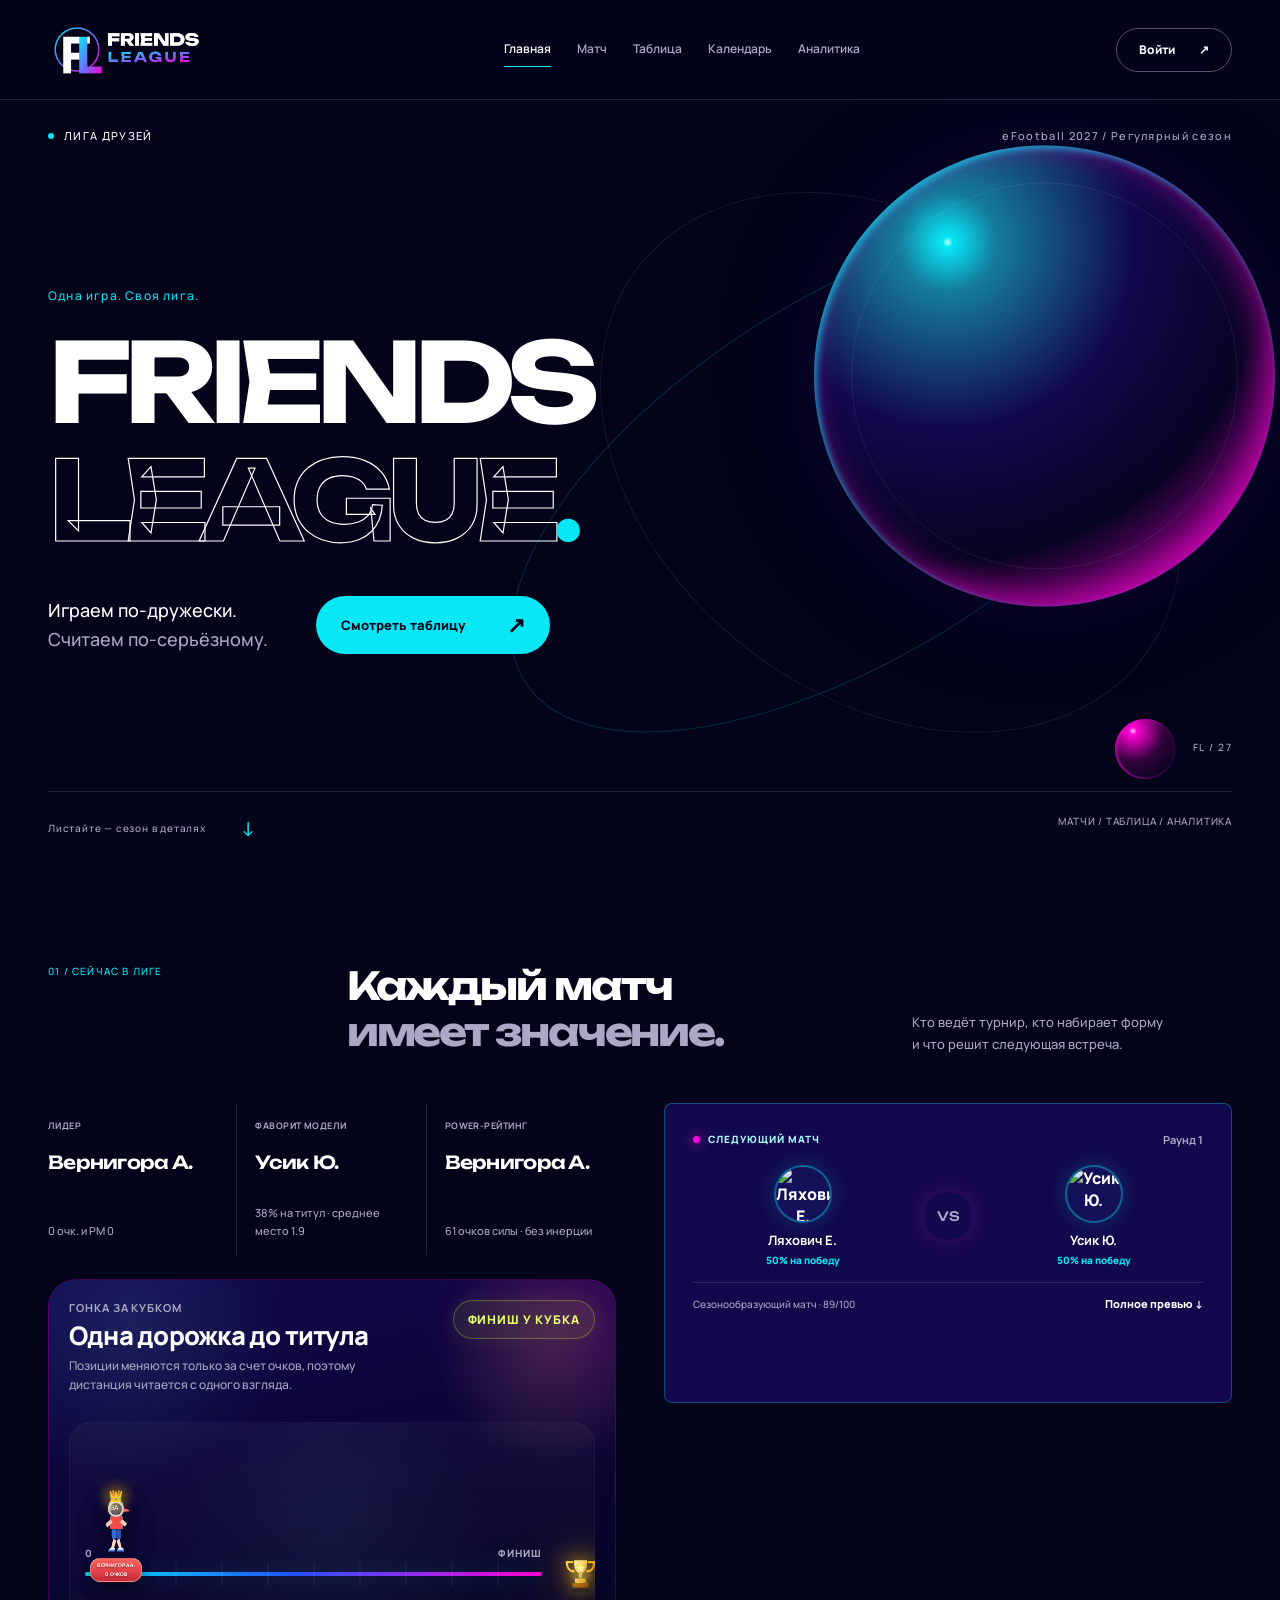
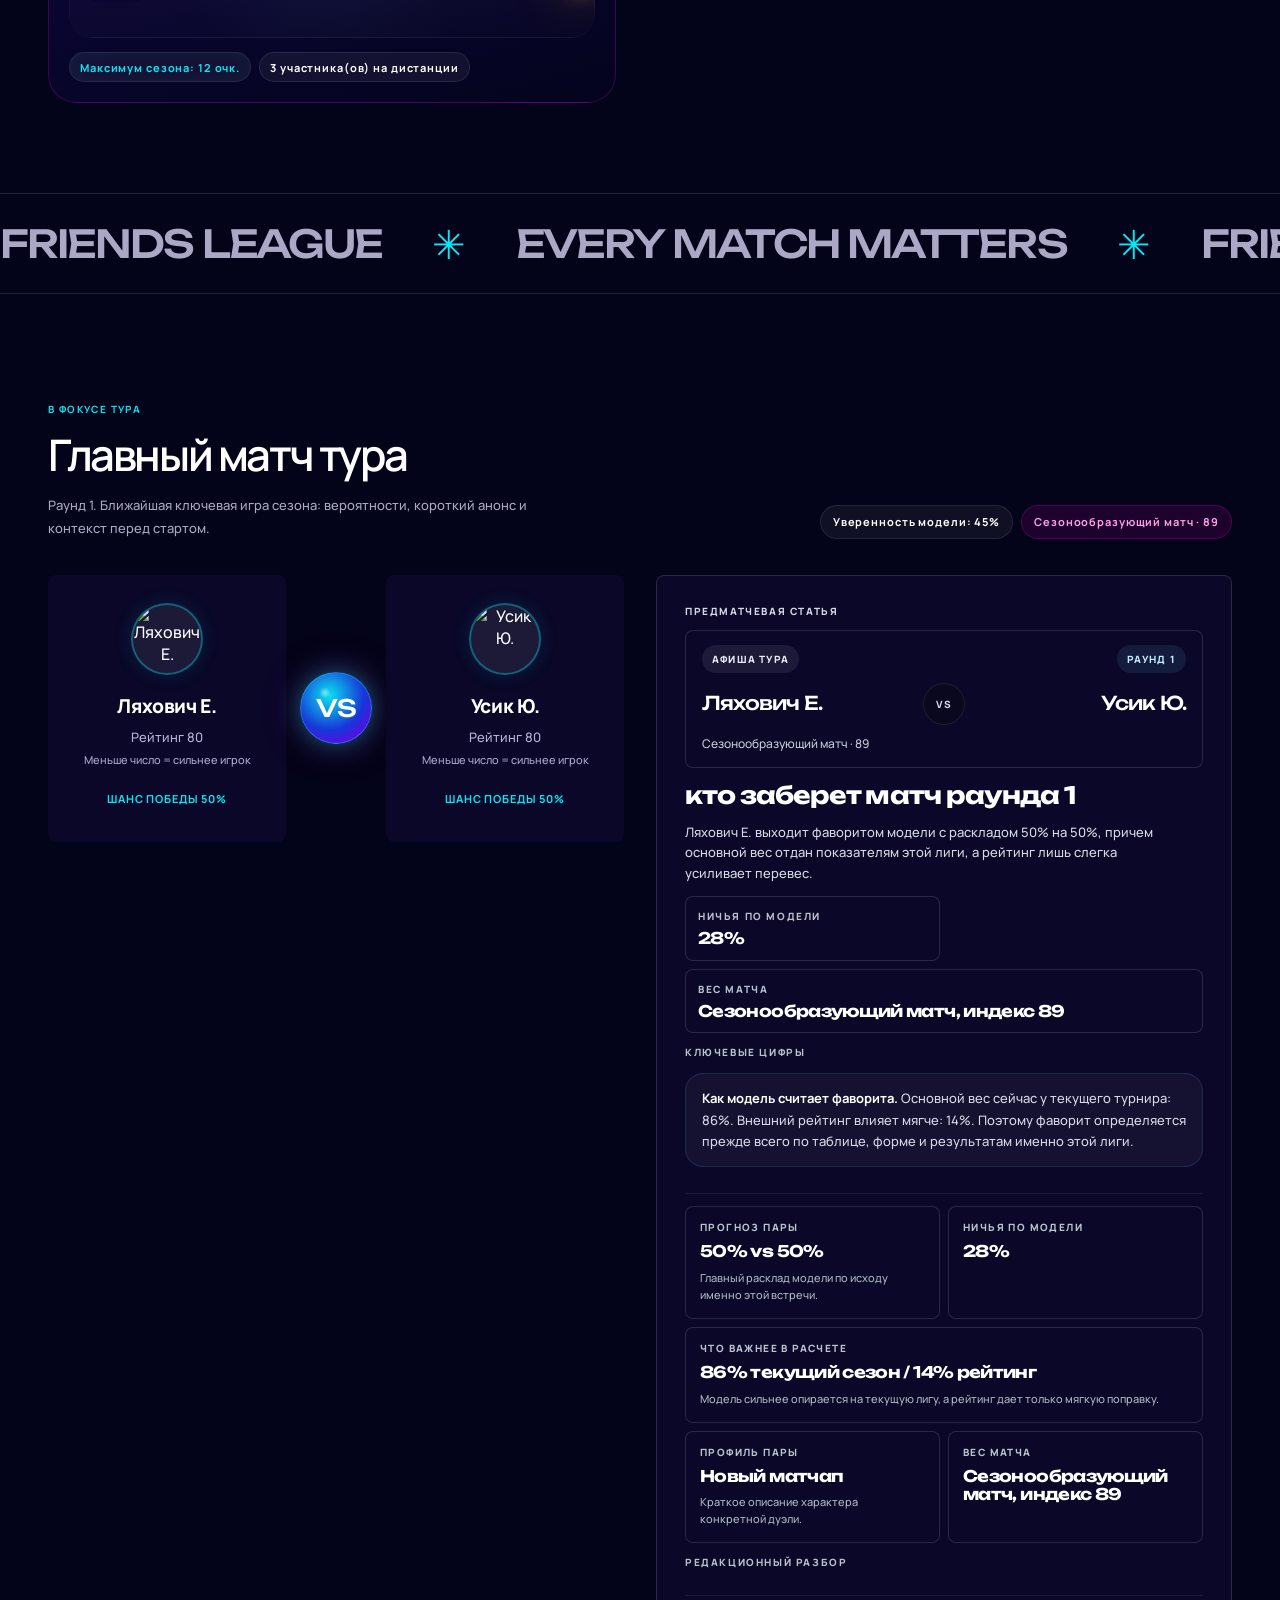
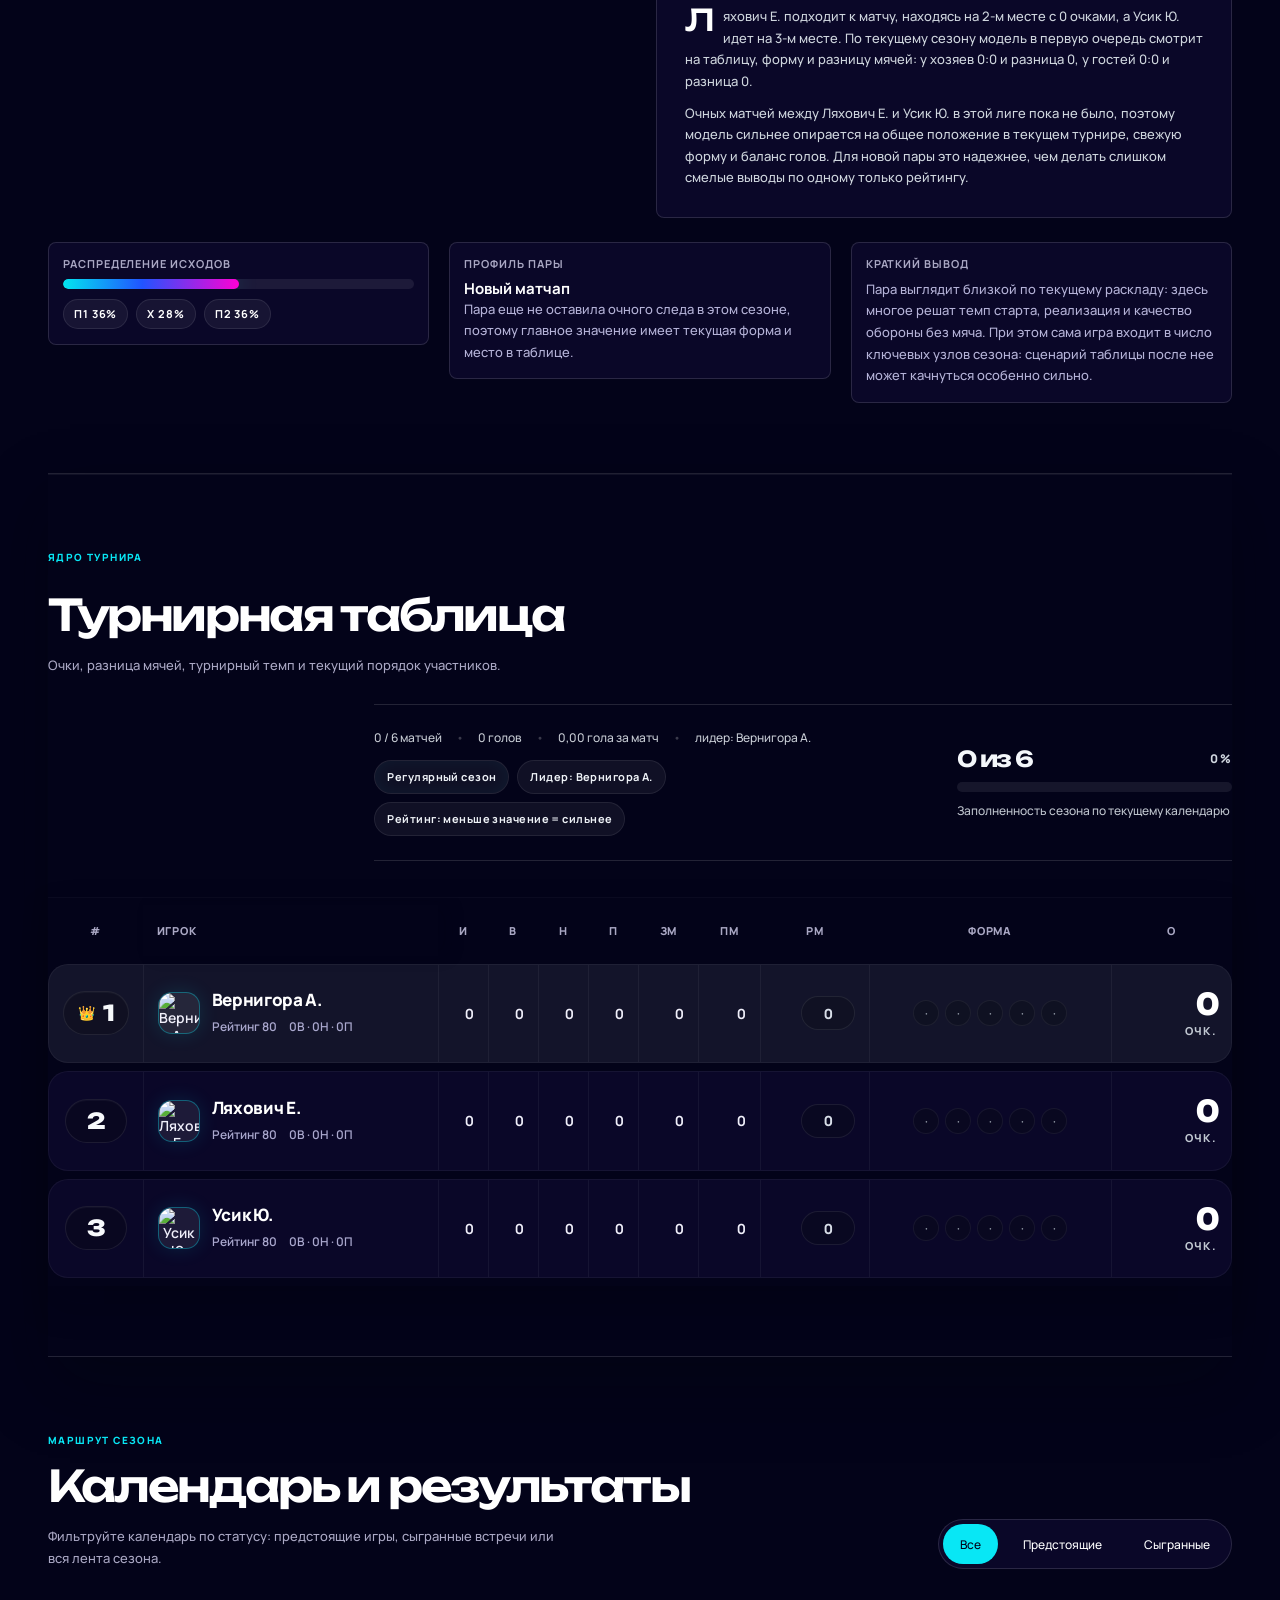
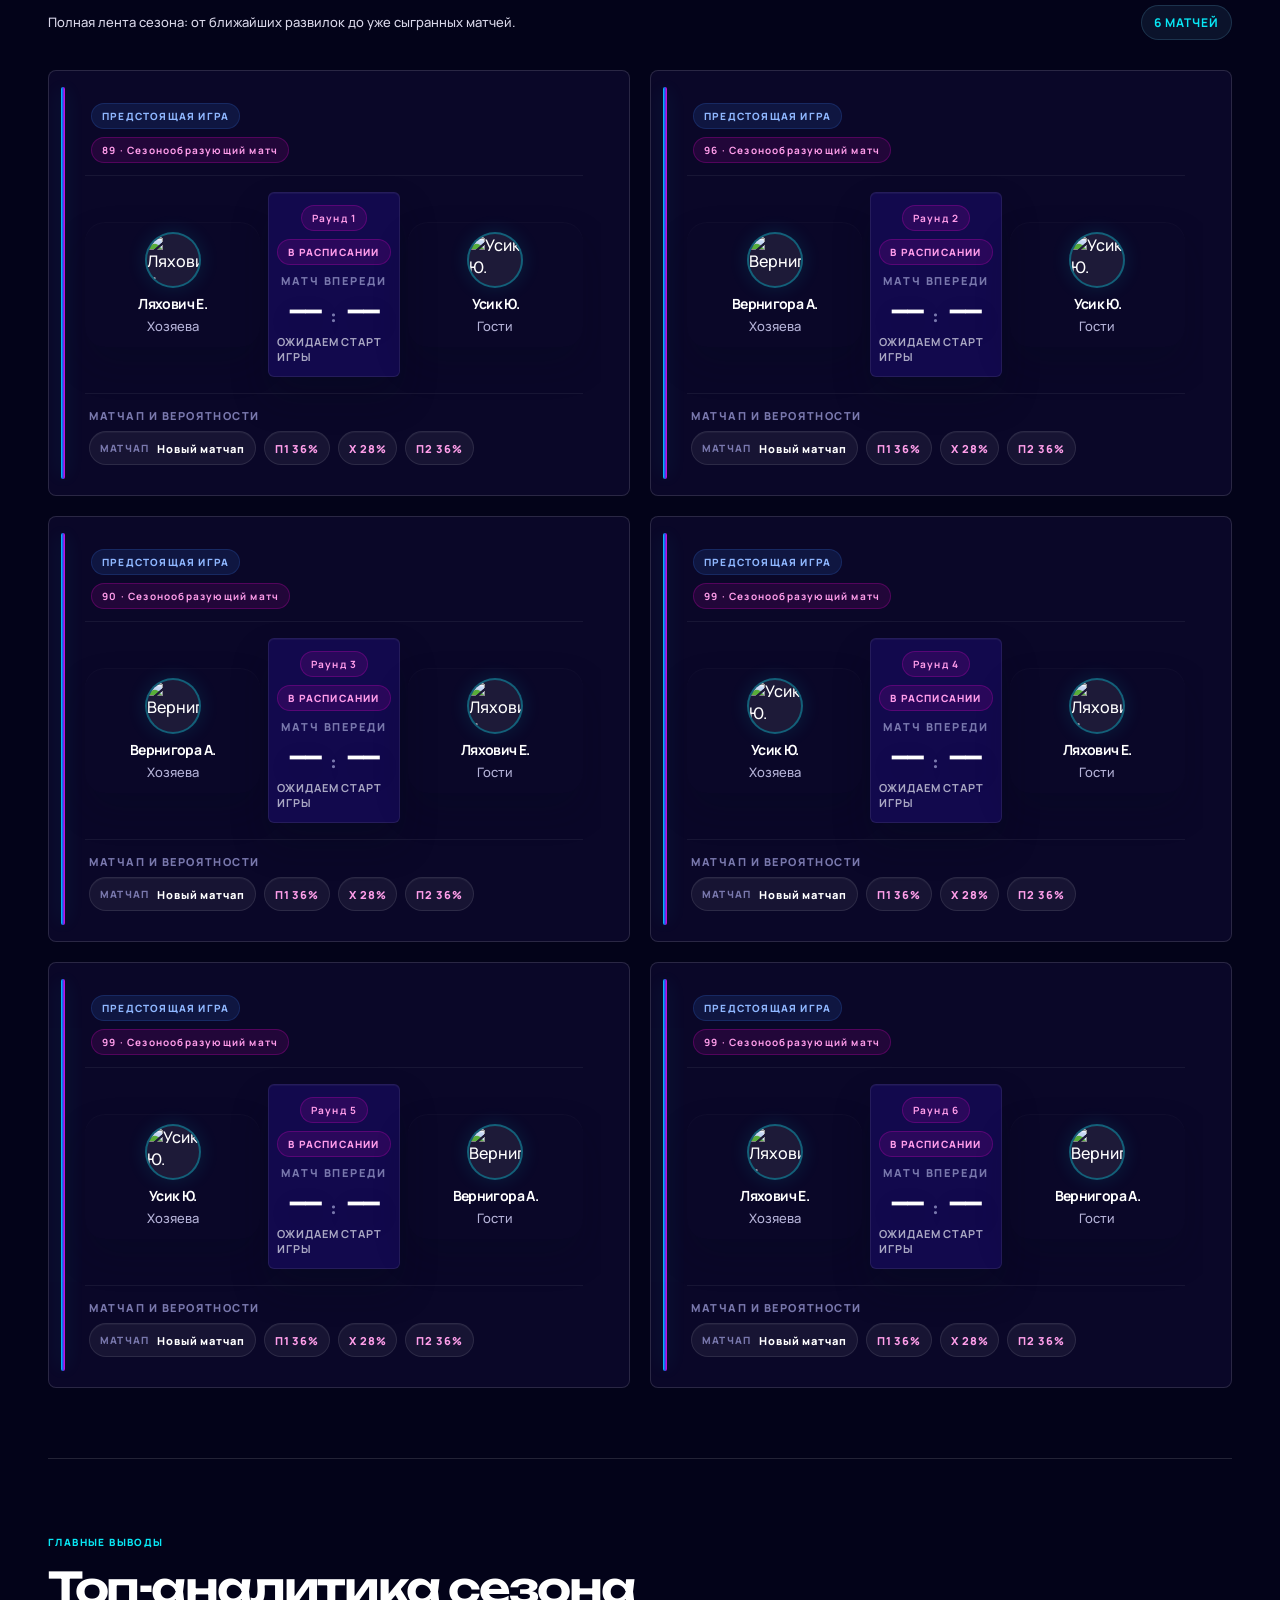
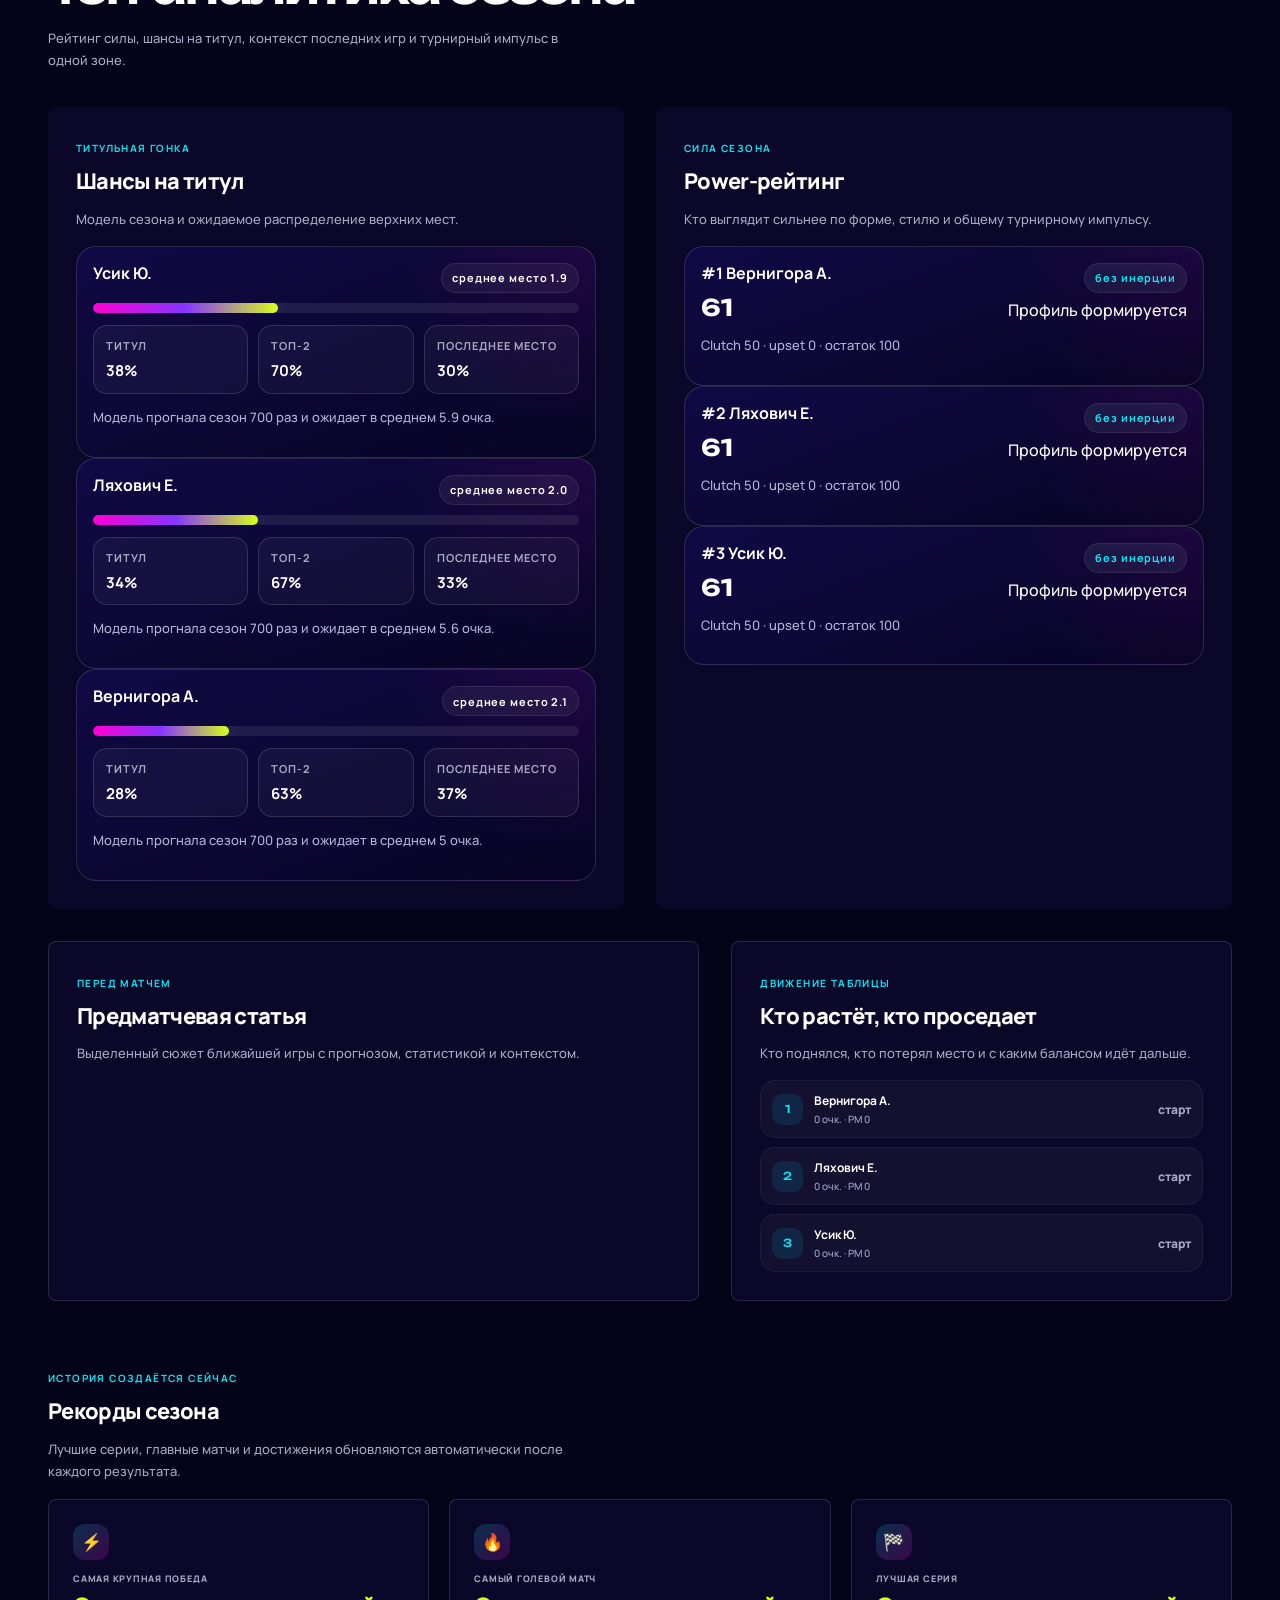
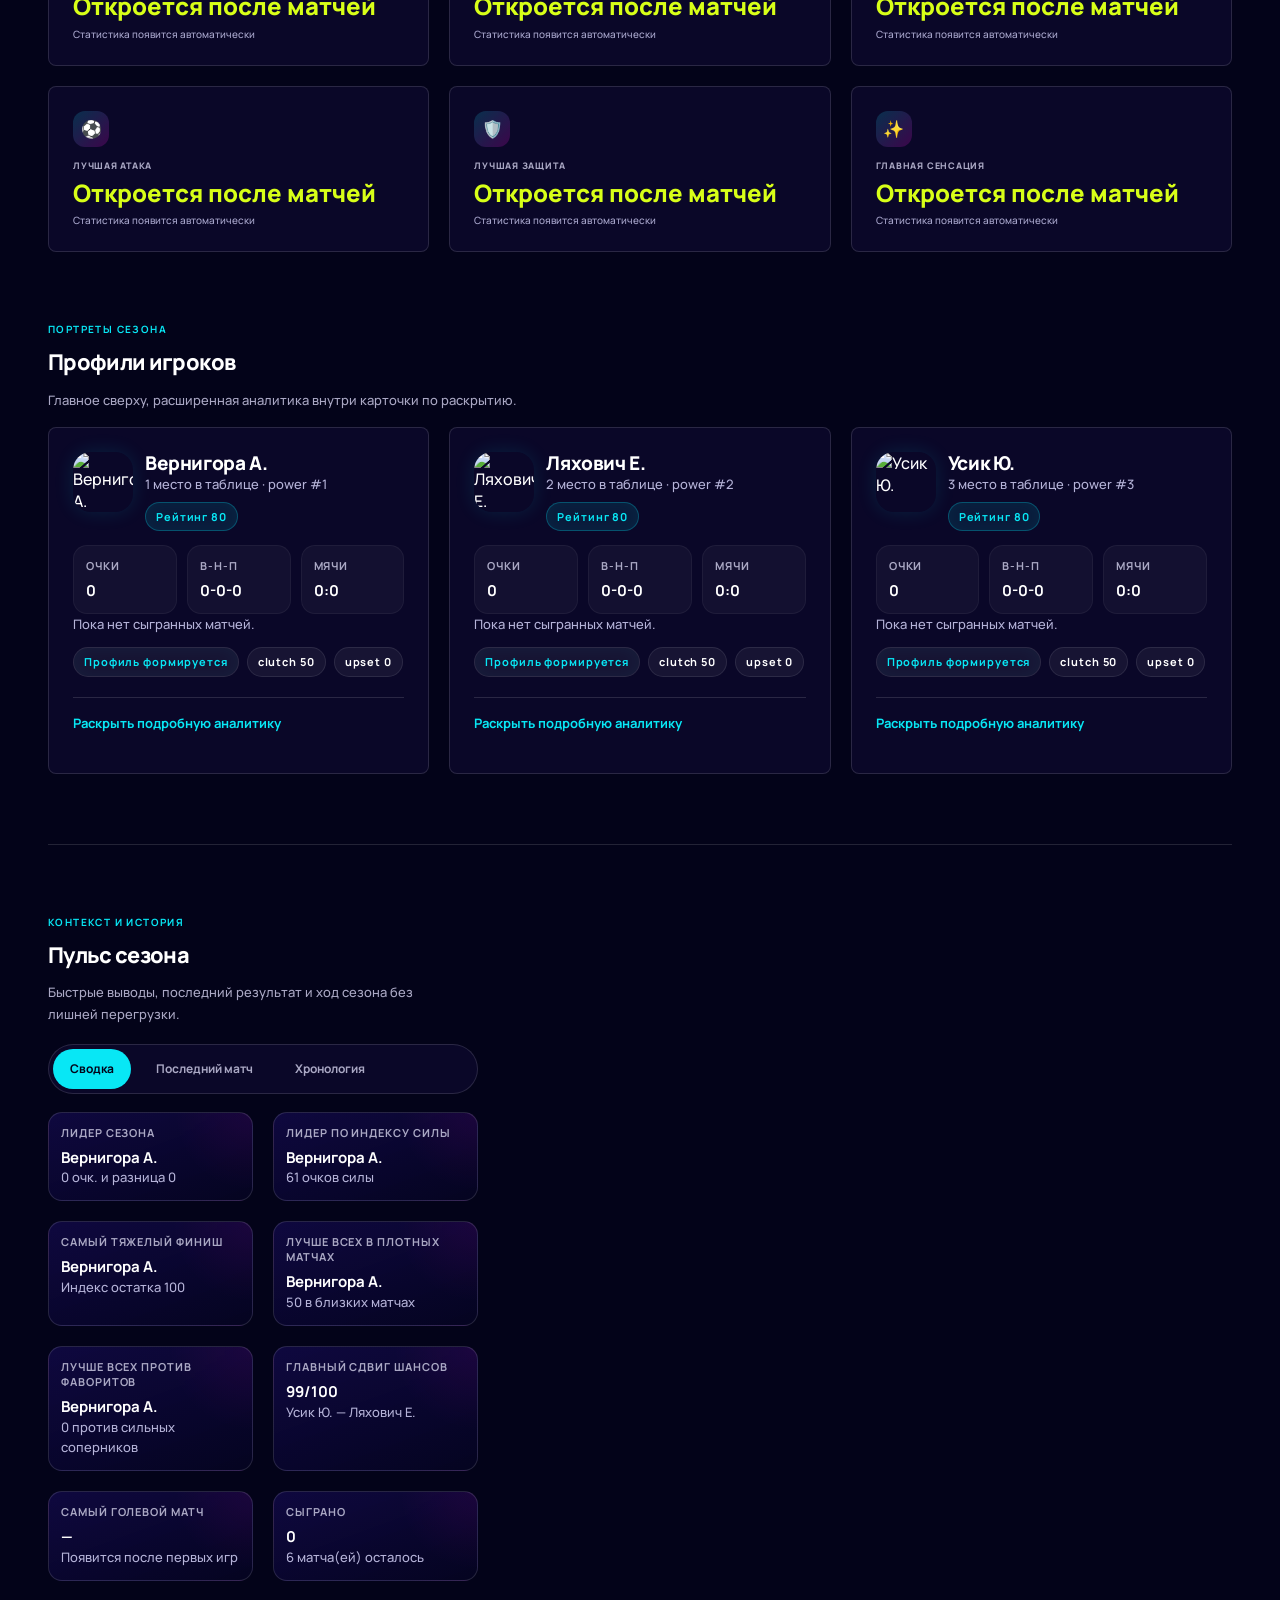
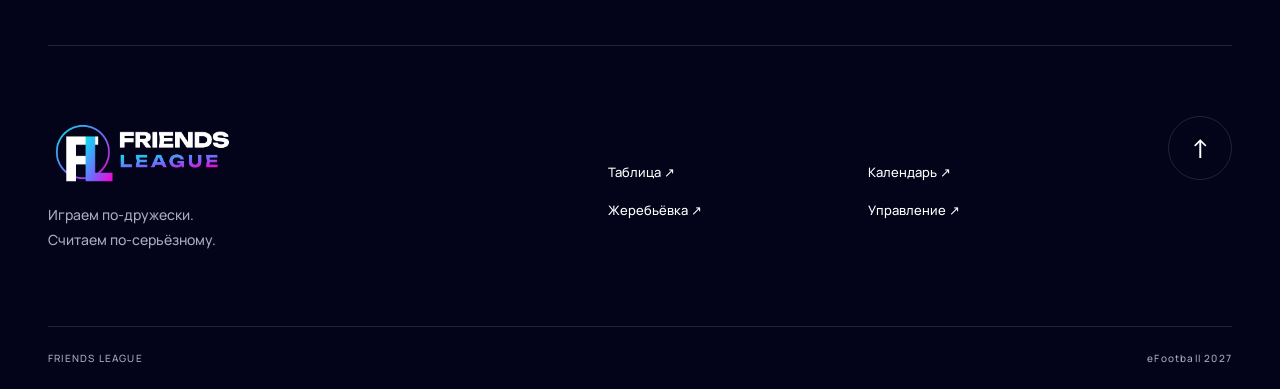
==== commit 3f39daff: "Refresh stylesheet version for final Friends League layout" ====
--- a/index.html
+++ b/index.html
@@ -28,7 +28,7 @@
     <link rel="stylesheet" href="./assets/layout-hotfix-20260823.css?v=4" />
     <link rel="stylesheet" href="./assets/mobile-only-hotfix-20260824.css?v=1" />
     <link rel="icon" type="image/png" href="./assets/media/brand/fl-monogram.png" />
-    <link rel="stylesheet" href="./assets/friends-league.css?v=1" />
+    <link rel="stylesheet" href="./assets/friends-league.css?v=2" />
   </head>
   <body class="site-body friends-league">
     <div class="site-loader" id="site-loader" aria-live="polite">
@@ -288,4 +288,4 @@
     <script src="./assets/js/2026-enhancements.js?v=2"></script>
     <script src="./assets/js/focus-priority-overrides.js?v=4"></script>
   </body>
-</html>+</html>
--- a/assets/friends-league.css
+++ b/assets/friends-league.css
@@ -190,3 +190,24 @@
  .fl-footer { grid-template-columns:1fr auto;gap:32px;padding-top:48px; }.fl-footer-links { grid-column:1/-1;grid-row:2; }.fl-back-top { width:48px;height:48px; }.fl-footer img { width:200px;height:60px; }
 }
 @media(prefers-reduced-motion:reduce) { html { scroll-behavior:auto!important; } .friends-league *, .friends-league *::before,.friends-league *::after { animation:none!important;transition:none!important; } .fl-orb-position { transform:none!important; } }
+/* Clear inherited text gradients from the previous theme. */
+.friends-league .hero-title > span { background:none;background-clip:border-box;-webkit-background-clip:border-box;color:#fff;-webkit-text-fill-color:#fff; }
+.friends-league .hero-title > .fl-outline { color:transparent;-webkit-text-fill-color:transparent;-webkit-text-stroke:1.2px #fff; }
+.friends-league .hero-title .fl-title-dot { display:inline;background:none;color:#08e7f5;-webkit-text-fill-color:#08e7f5;-webkit-text-stroke:0; }
+.friends-league .panel-title { background:none;color:#fff;-webkit-text-fill-color:#fff; }
+.fl-hero-meta { position:relative;z-index:3; }
+/* Editorial section headings and compact data strips. */
+.friends-league .panel-header-anchor > div:first-child { padding:0;border:0;border-radius:0;background:none;box-shadow:none; }
+.friends-league .panel-header-anchor .panel-kicker { padding:0;min-height:0;border:0;border-radius:0;background:none; }
+.friends-league #standings-section > .panel-header { display:grid;grid-template-columns:minmax(0,1fr);gap:28px; }
+.friends-league .standings-overview { display:grid;grid-template-columns:minmax(0,2fr) minmax(220px,1fr);align-items:center;gap:32px;padding:24px 0;background:none;border:0;border-block:1px solid var(--line);border-radius:0;box-shadow:none; }
+.friends-league .standings-progress { padding:0;background:none;border:0;border-radius:0; }
+.friends-league .standings-progress-bar { background:#08e7f5; }
+.friends-league #matches-grid { display:grid;grid-template-columns:repeat(2,minmax(0,1fr));gap:20px; }
+.friends-league #matches-grid > .matches-headline { grid-column:1/-1;display:flex;justify-content:space-between;align-items:center;margin-bottom:8px; }
+.friends-league .matches-count { flex:none; }
+.friends-league .segment-btn { border:0; }
+@media(max-width:760px) {
+ .friends-league .standings-overview,.friends-league #matches-grid { grid-template-columns:minmax(0,1fr); }
+ .friends-league #matches-grid > .matches-headline { align-items:flex-start;flex-direction:column;gap:12px; }
+}
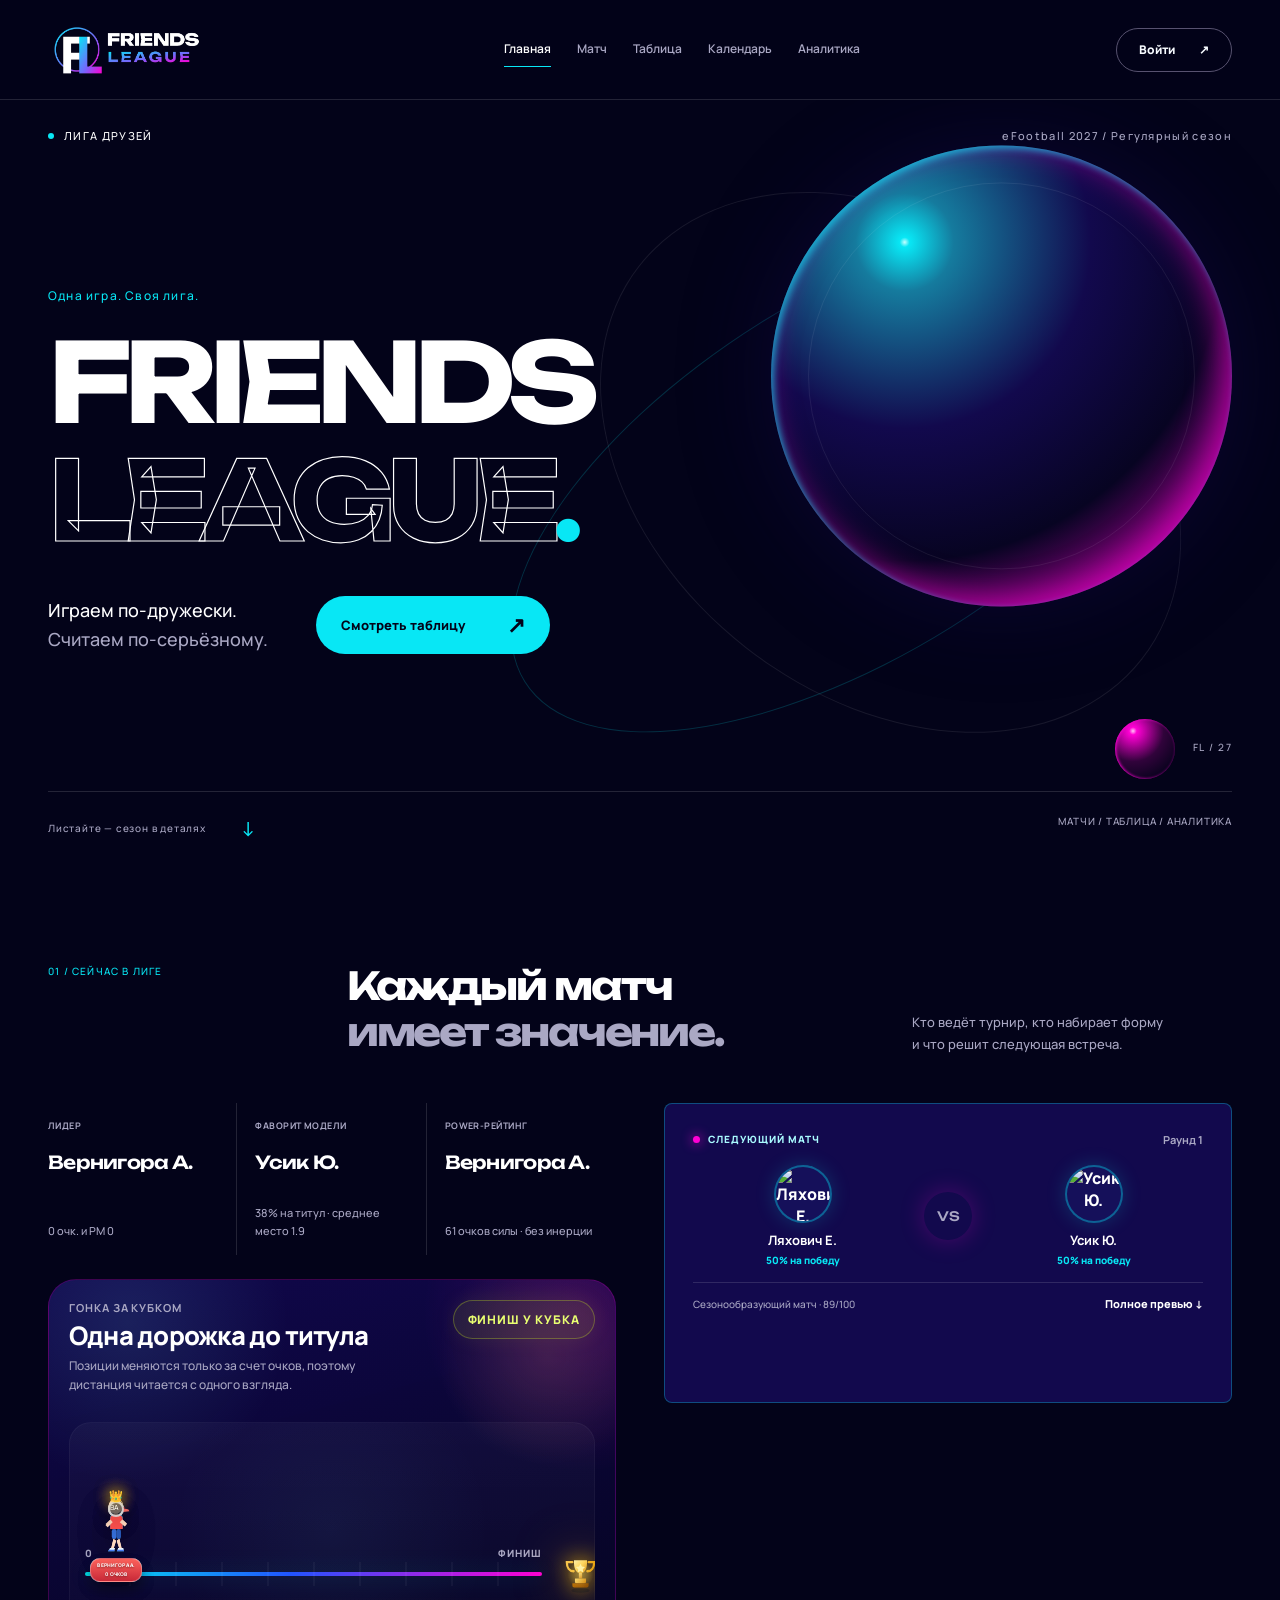
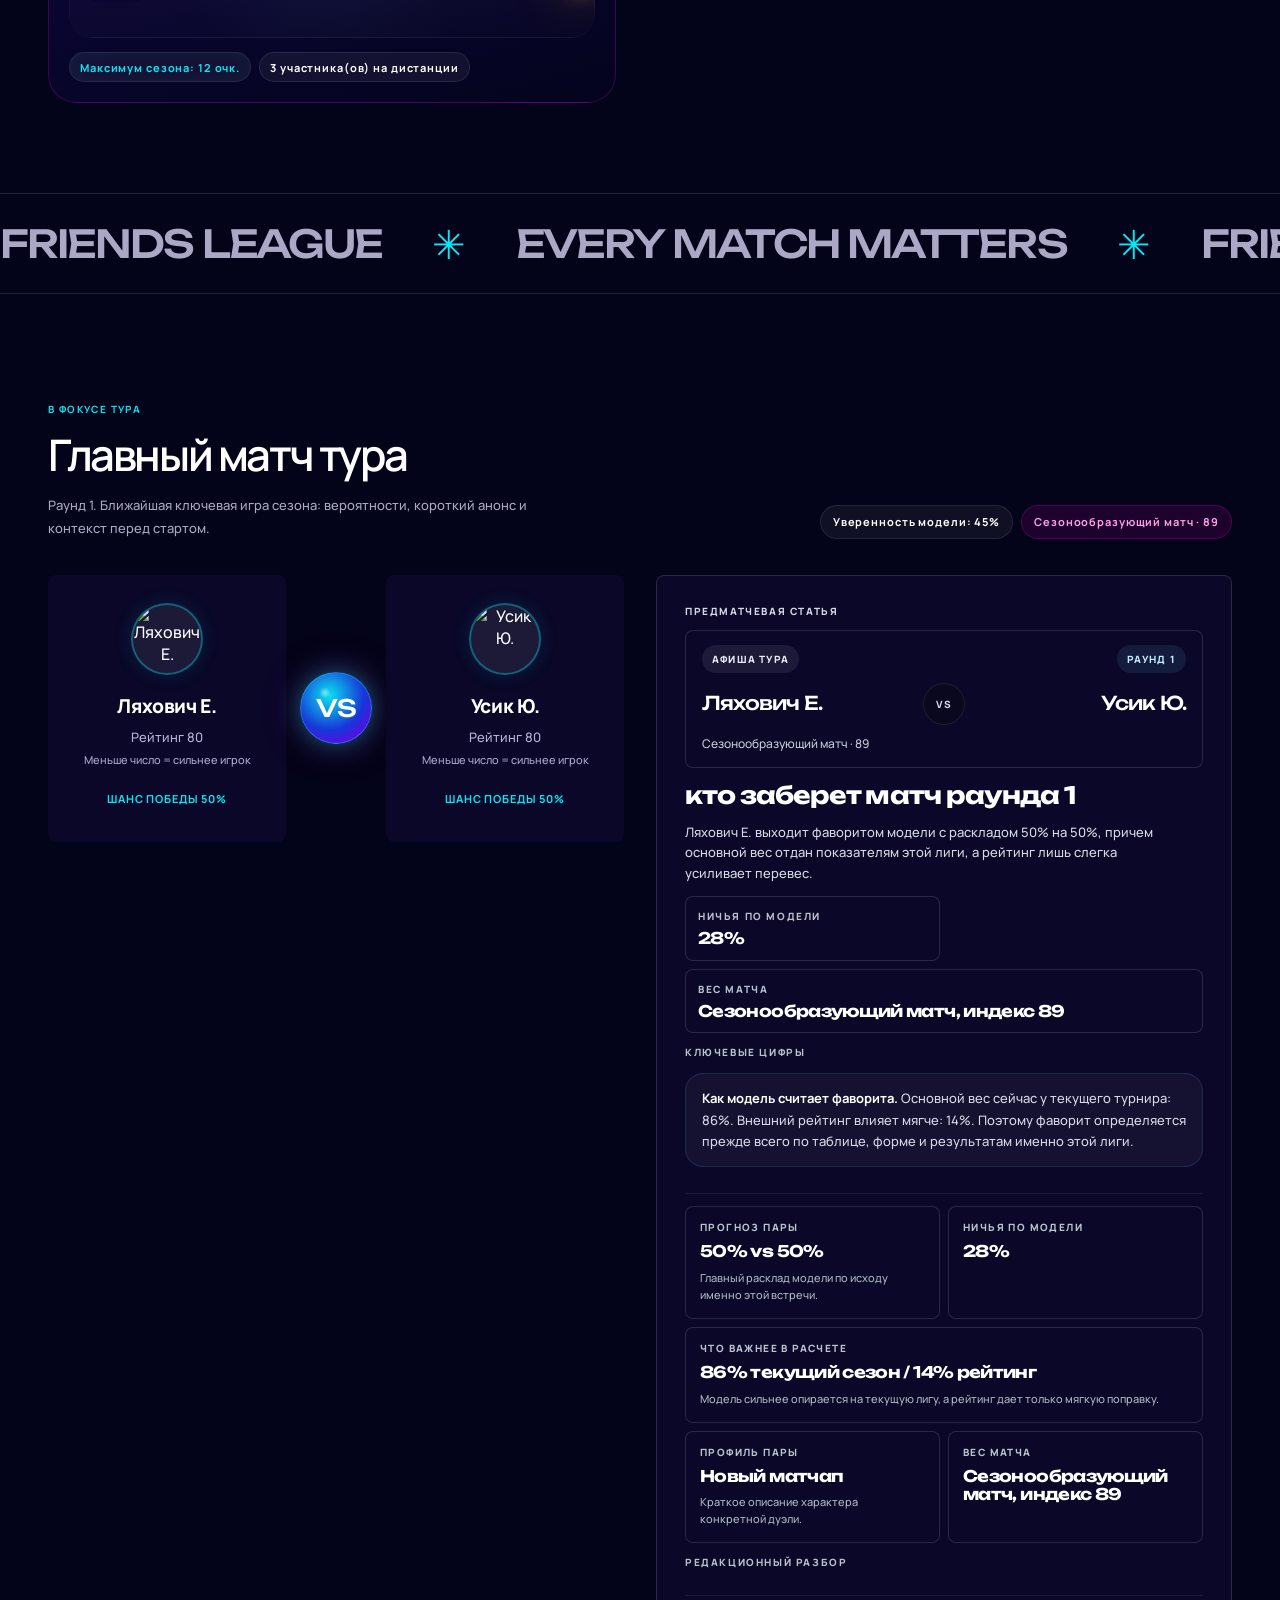
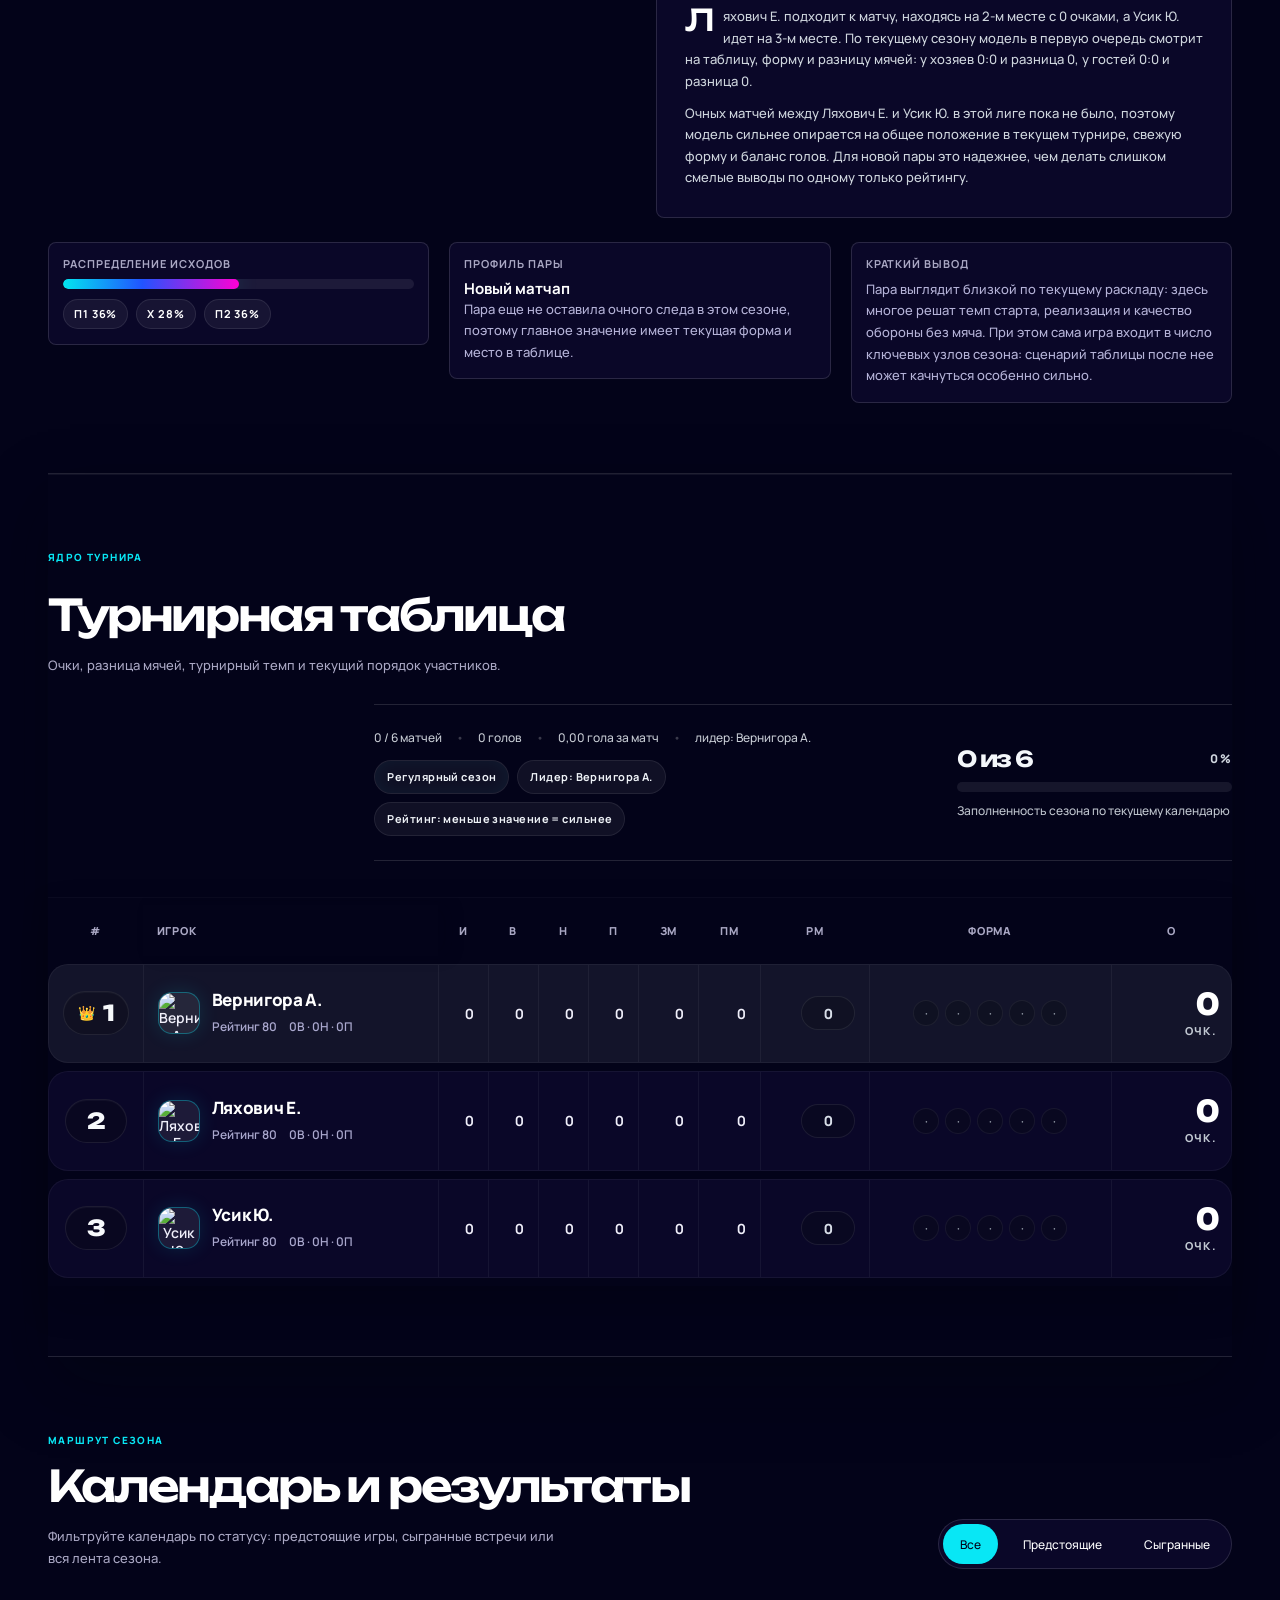
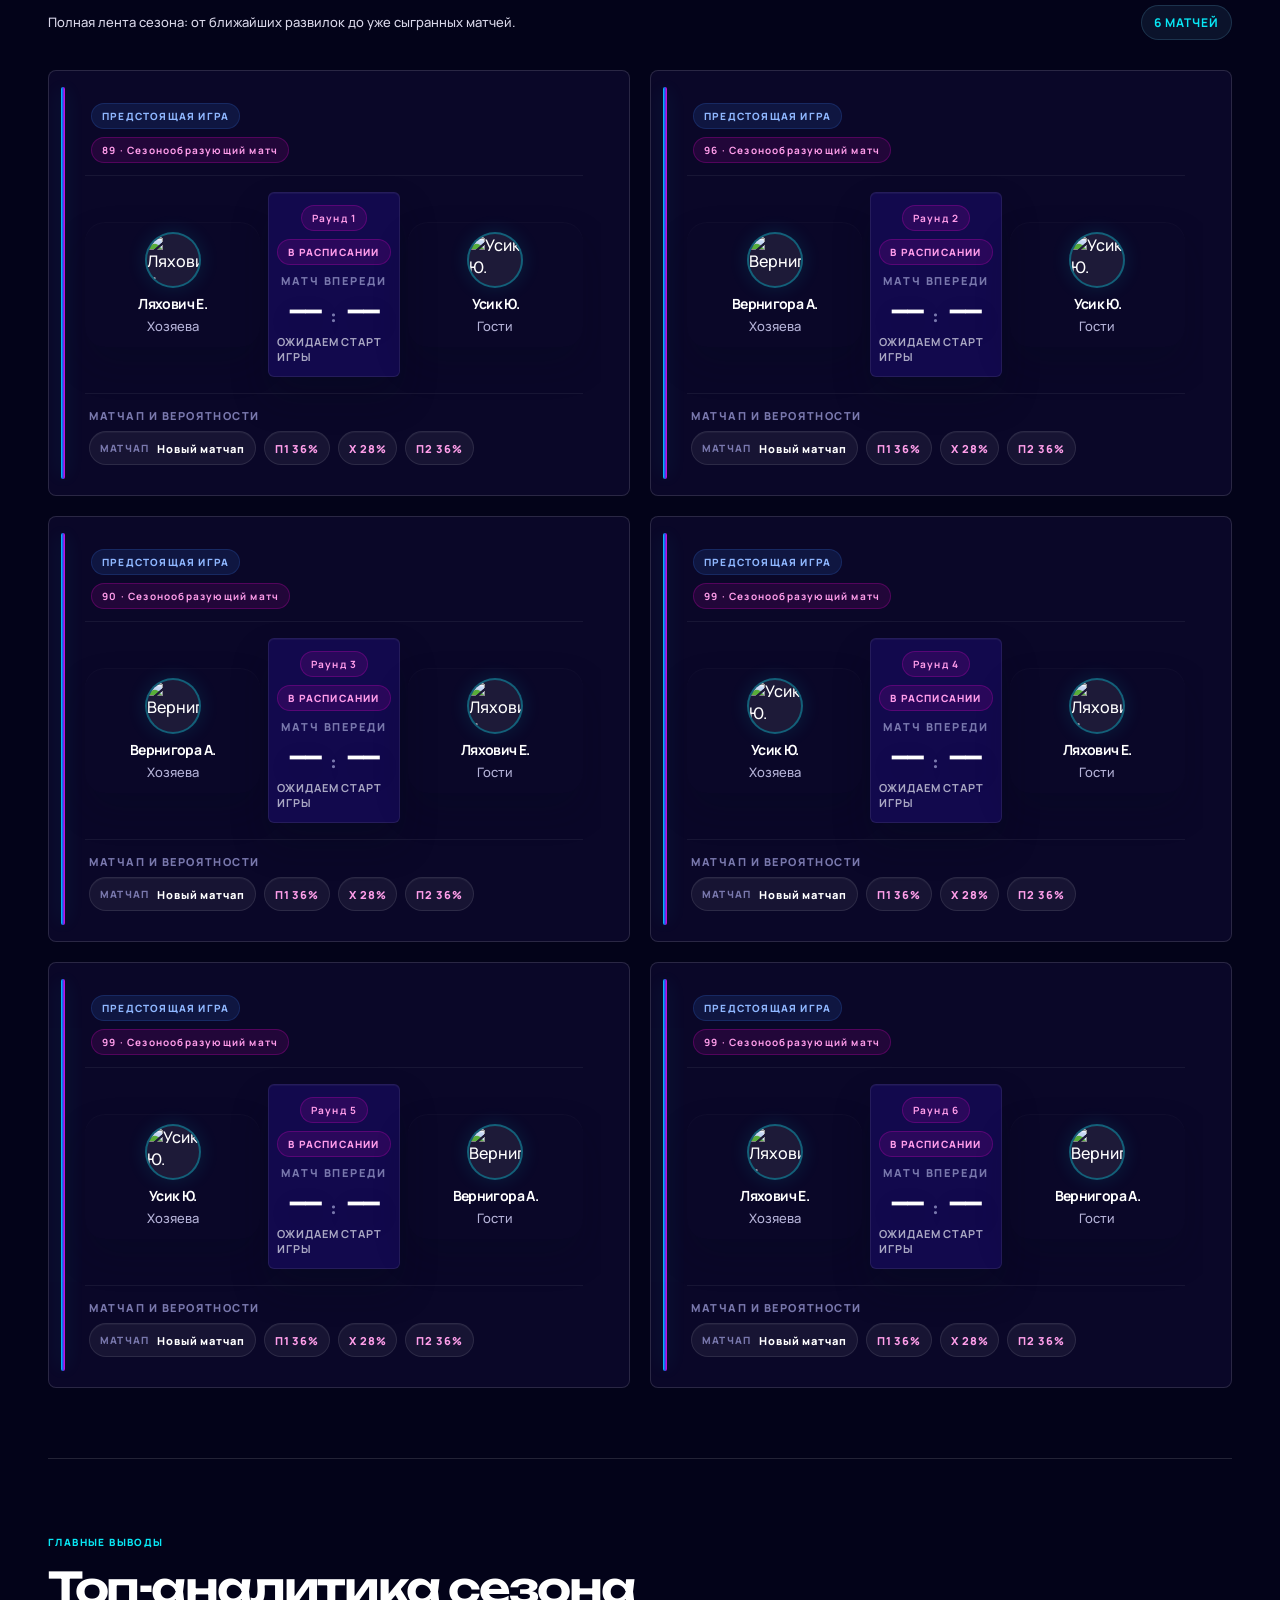
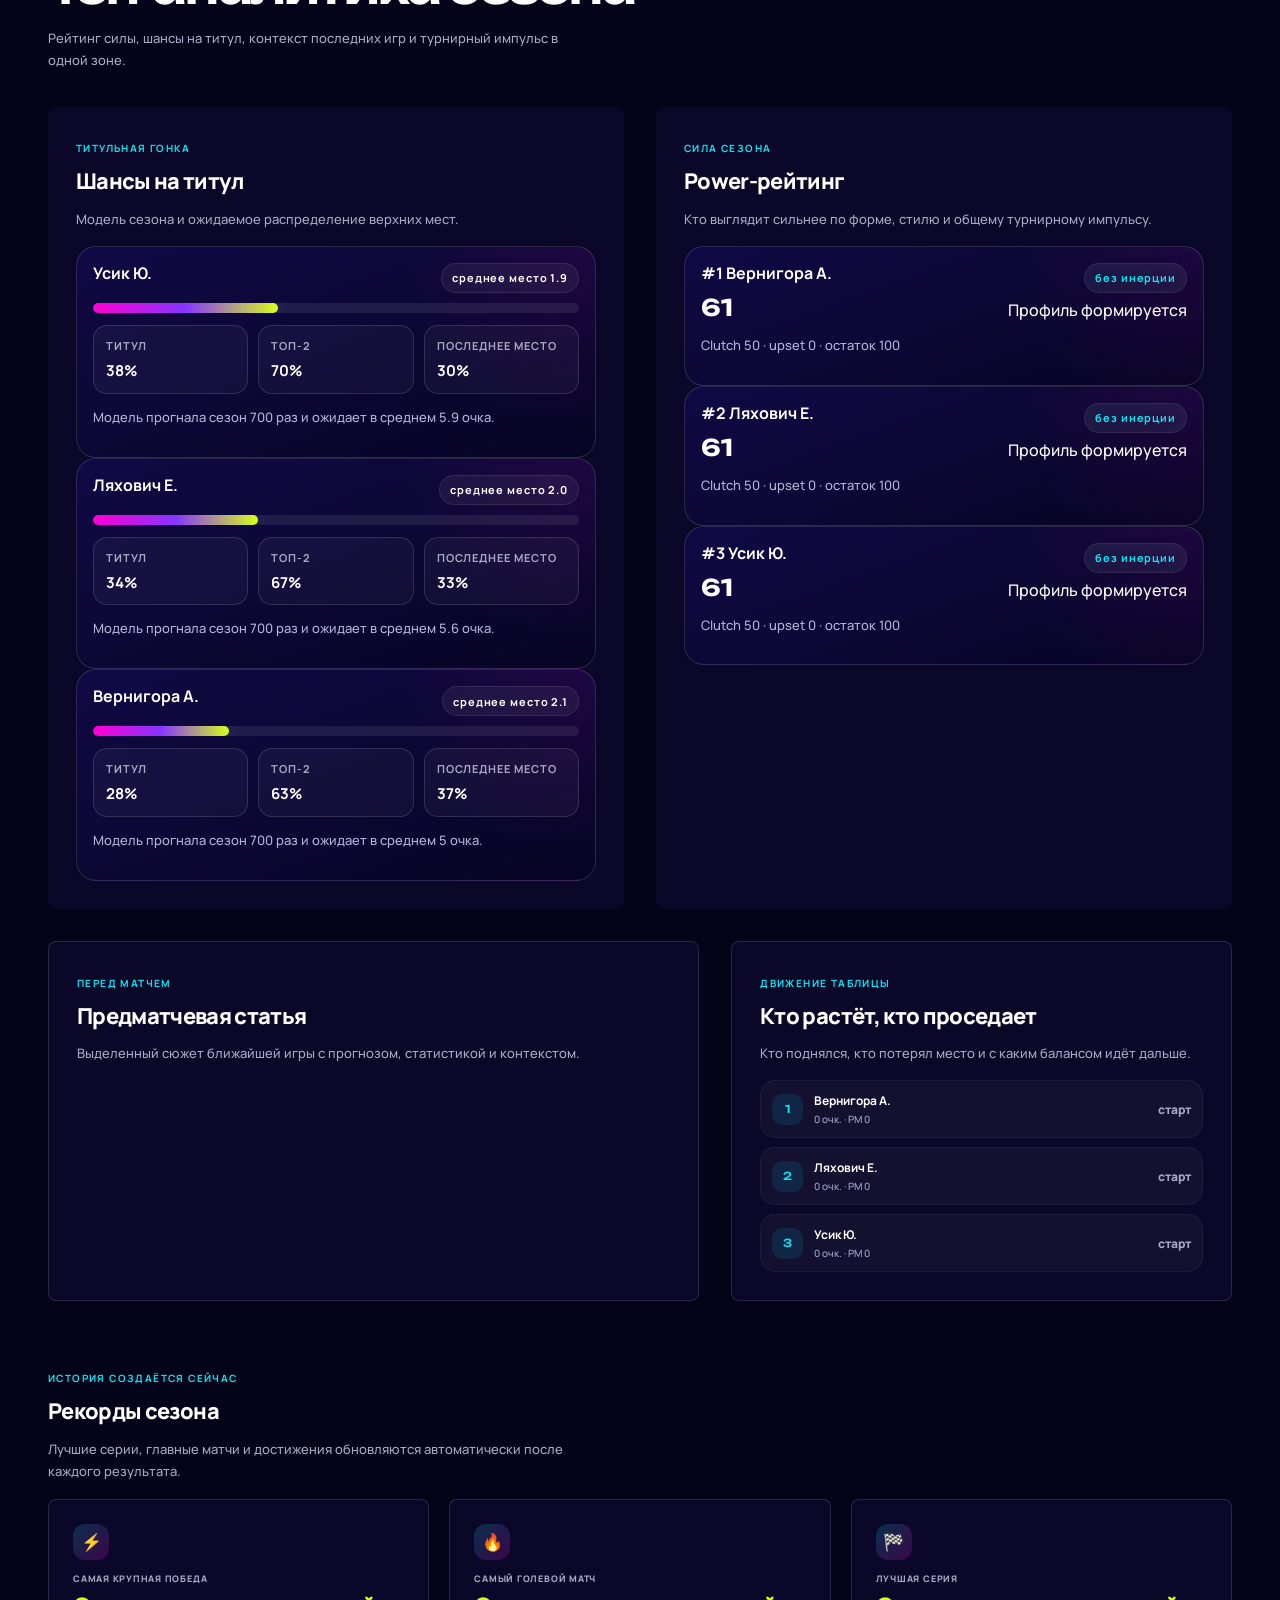
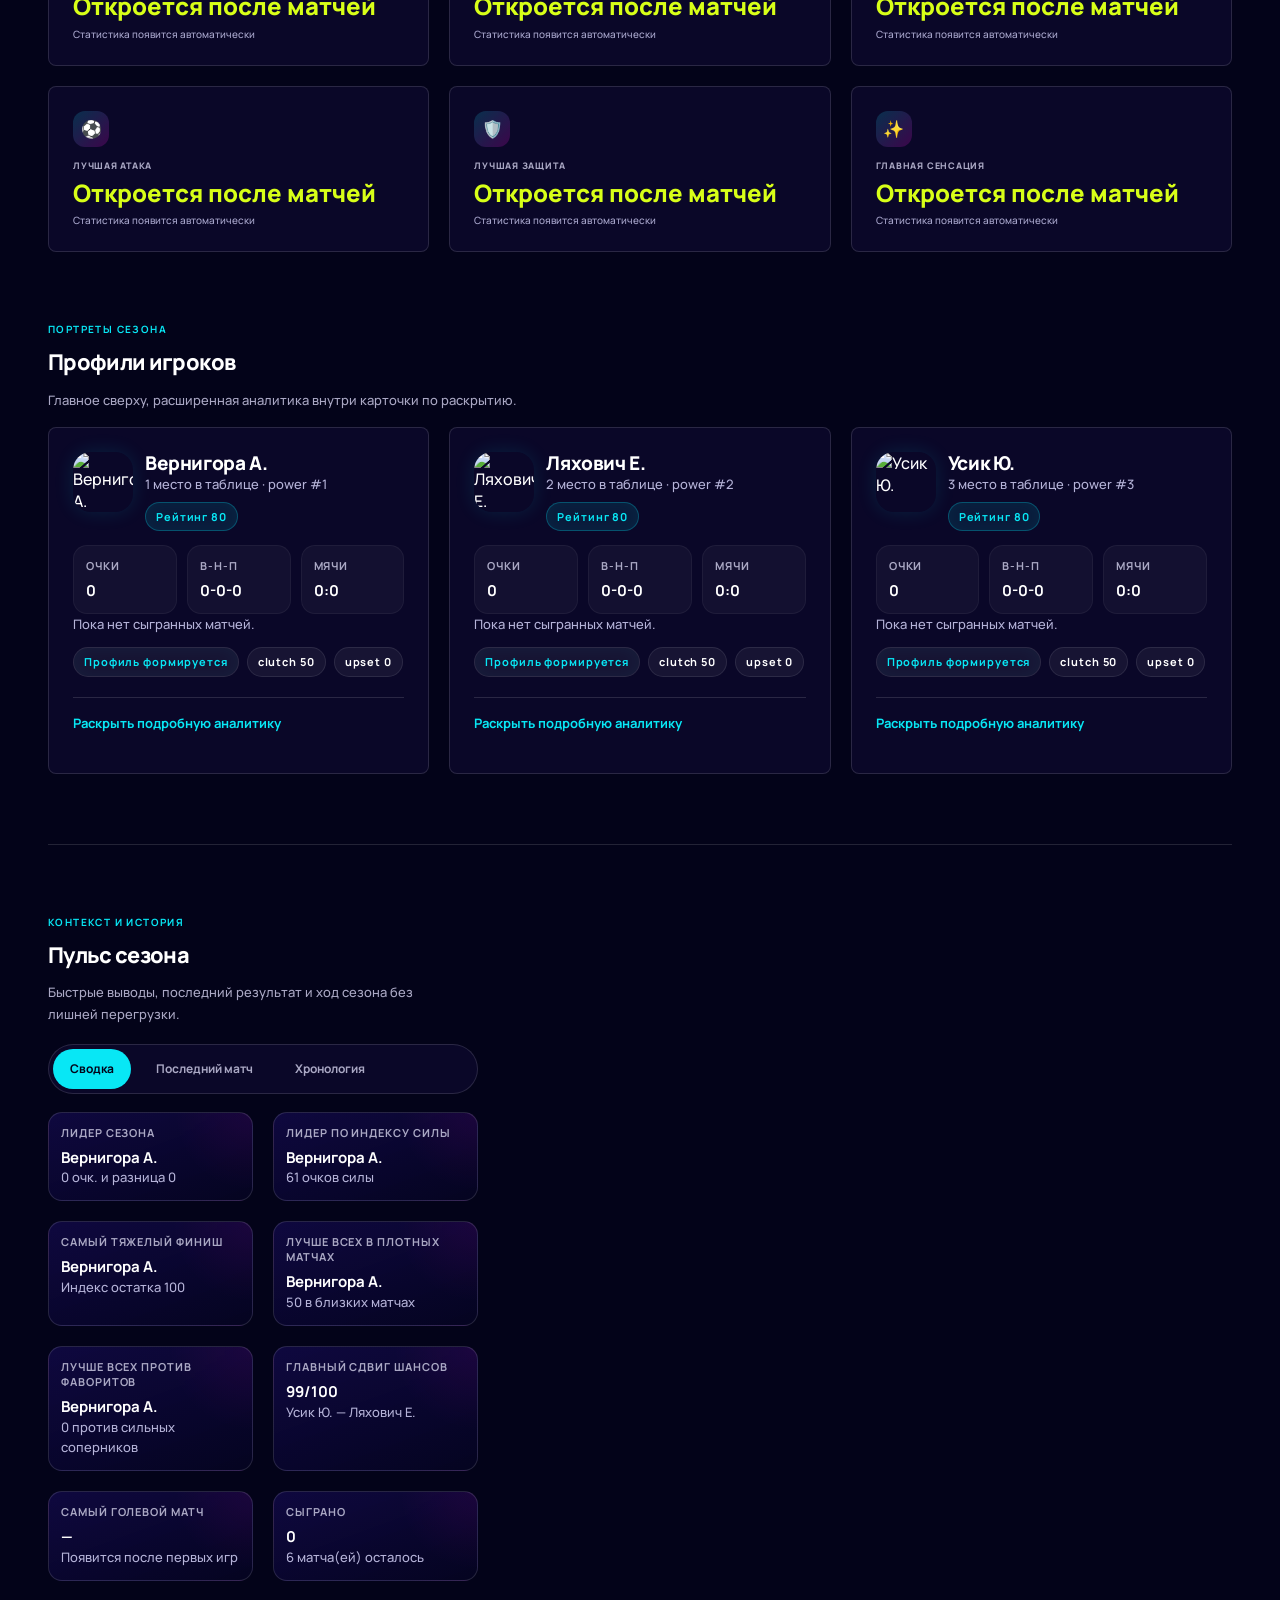
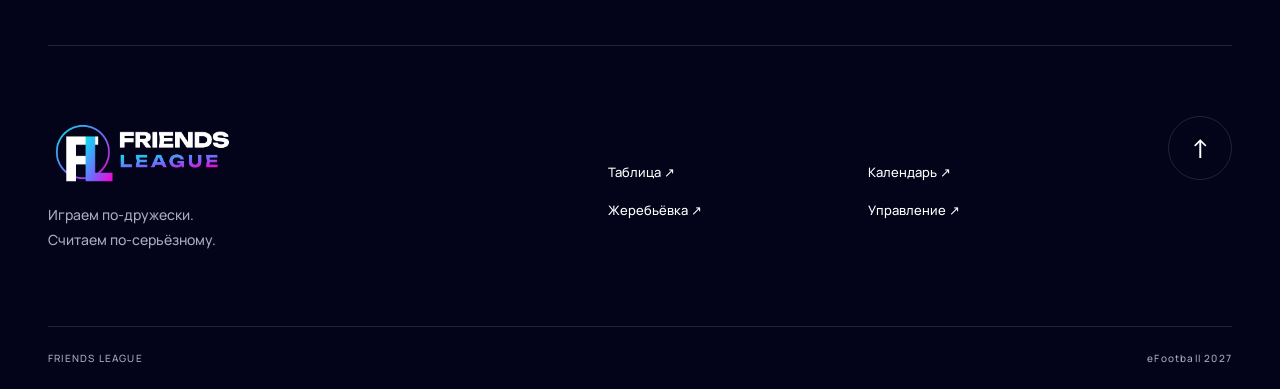
==== commit f55d7748: "Keep decorative orb inside the viewport" ====
--- a/index.html
+++ b/index.html
@@ -28,7 +28,7 @@
     <link rel="stylesheet" href="./assets/layout-hotfix-20260823.css?v=4" />
     <link rel="stylesheet" href="./assets/mobile-only-hotfix-20260824.css?v=1" />
     <link rel="icon" type="image/png" href="./assets/media/brand/fl-monogram.png" />
-    <link rel="stylesheet" href="./assets/friends-league.css?v=2" />
+    <link rel="stylesheet" href="./assets/friends-league.css?v=3" />
   </head>
   <body class="site-body friends-league">
     <div class="site-loader" id="site-loader" aria-live="polite">
--- a/assets/friends-league.css
+++ b/assets/friends-league.css
@@ -41,7 +41,7 @@
 .fl-primary:hover { transform:translateY(-4px);box-shadow:0 0 28px #08e7f530; }
 .fl-primary:hover span { transform:translate(3px,-3px); }
 .fl-art { position:absolute;inset:0 0 0 40%;z-index:0;pointer-events:none; }
-.fl-orb-position { position:absolute;width:clamp(300px,36vw,570px);aspect-ratio:1;right:-6%;top:2%;transform:translate3d(0,var(--fl-orb-y,0px),0); }
+.fl-orb-position { position:absolute;width:clamp(300px,36vw,570px);aspect-ratio:1;right:0;top:2%;transform:translate3d(0,var(--fl-orb-y,0px),0); }
 .fl-orb { width:100%;height:100%;border-radius:50%;background:radial-gradient(circle at 29% 21%,#c6ffff 0%,#08e7f5 1%,#157b9e 10%,#12094d 38%,#070422 65%,#ff00d4 97%);box-shadow:inset 3px 3px 7px #08e7f5a0,inset -9px -7px 32px #ff00d490,0 0 90px #12094d70;animation:fl-orb-breathe 9s ease-in-out infinite alternate; }
 .fl-orb::after { content:'';position:absolute;inset:8%;border-radius:50%;border:1px solid #ffffff12; }
 .fl-orbit { position:absolute;width:110%;height:58%;top:20%;left:-8%;border:1px solid #08e7f530;border-radius:50%;transform:rotate(-32deg); }
